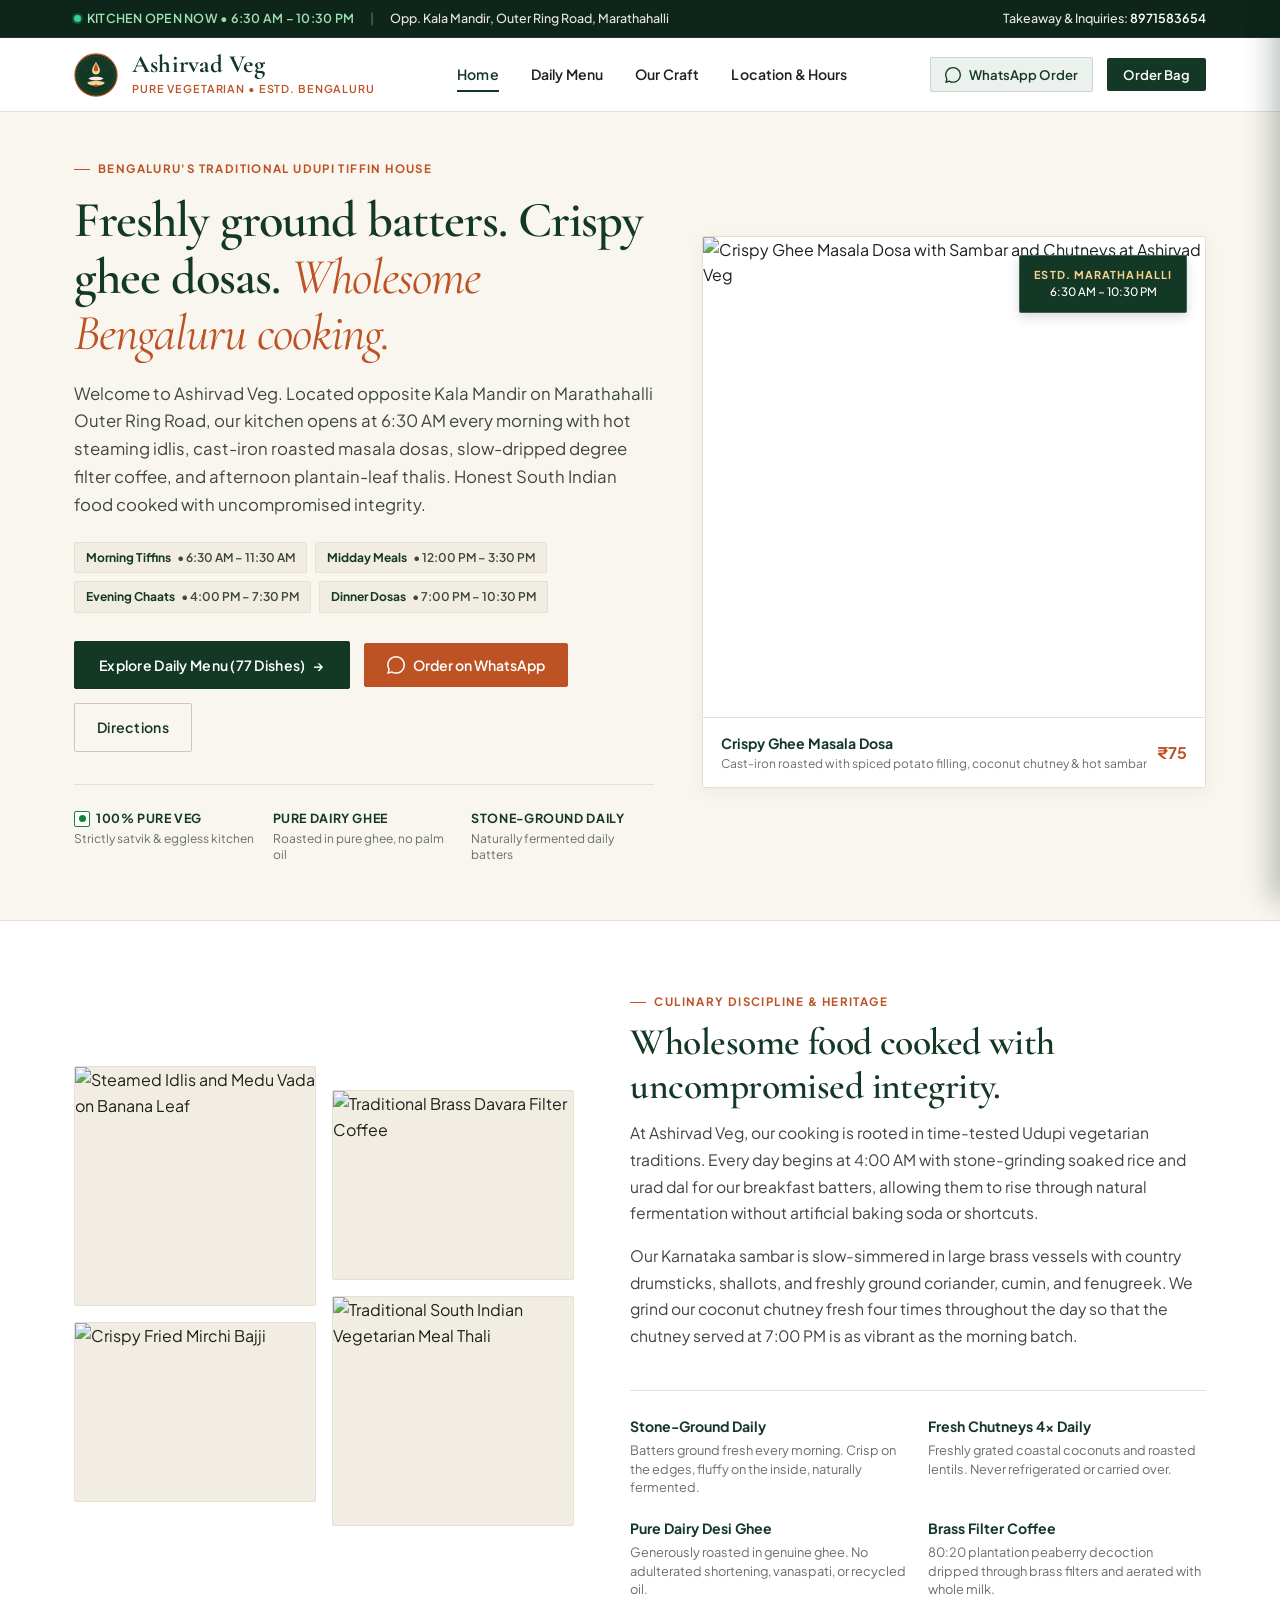
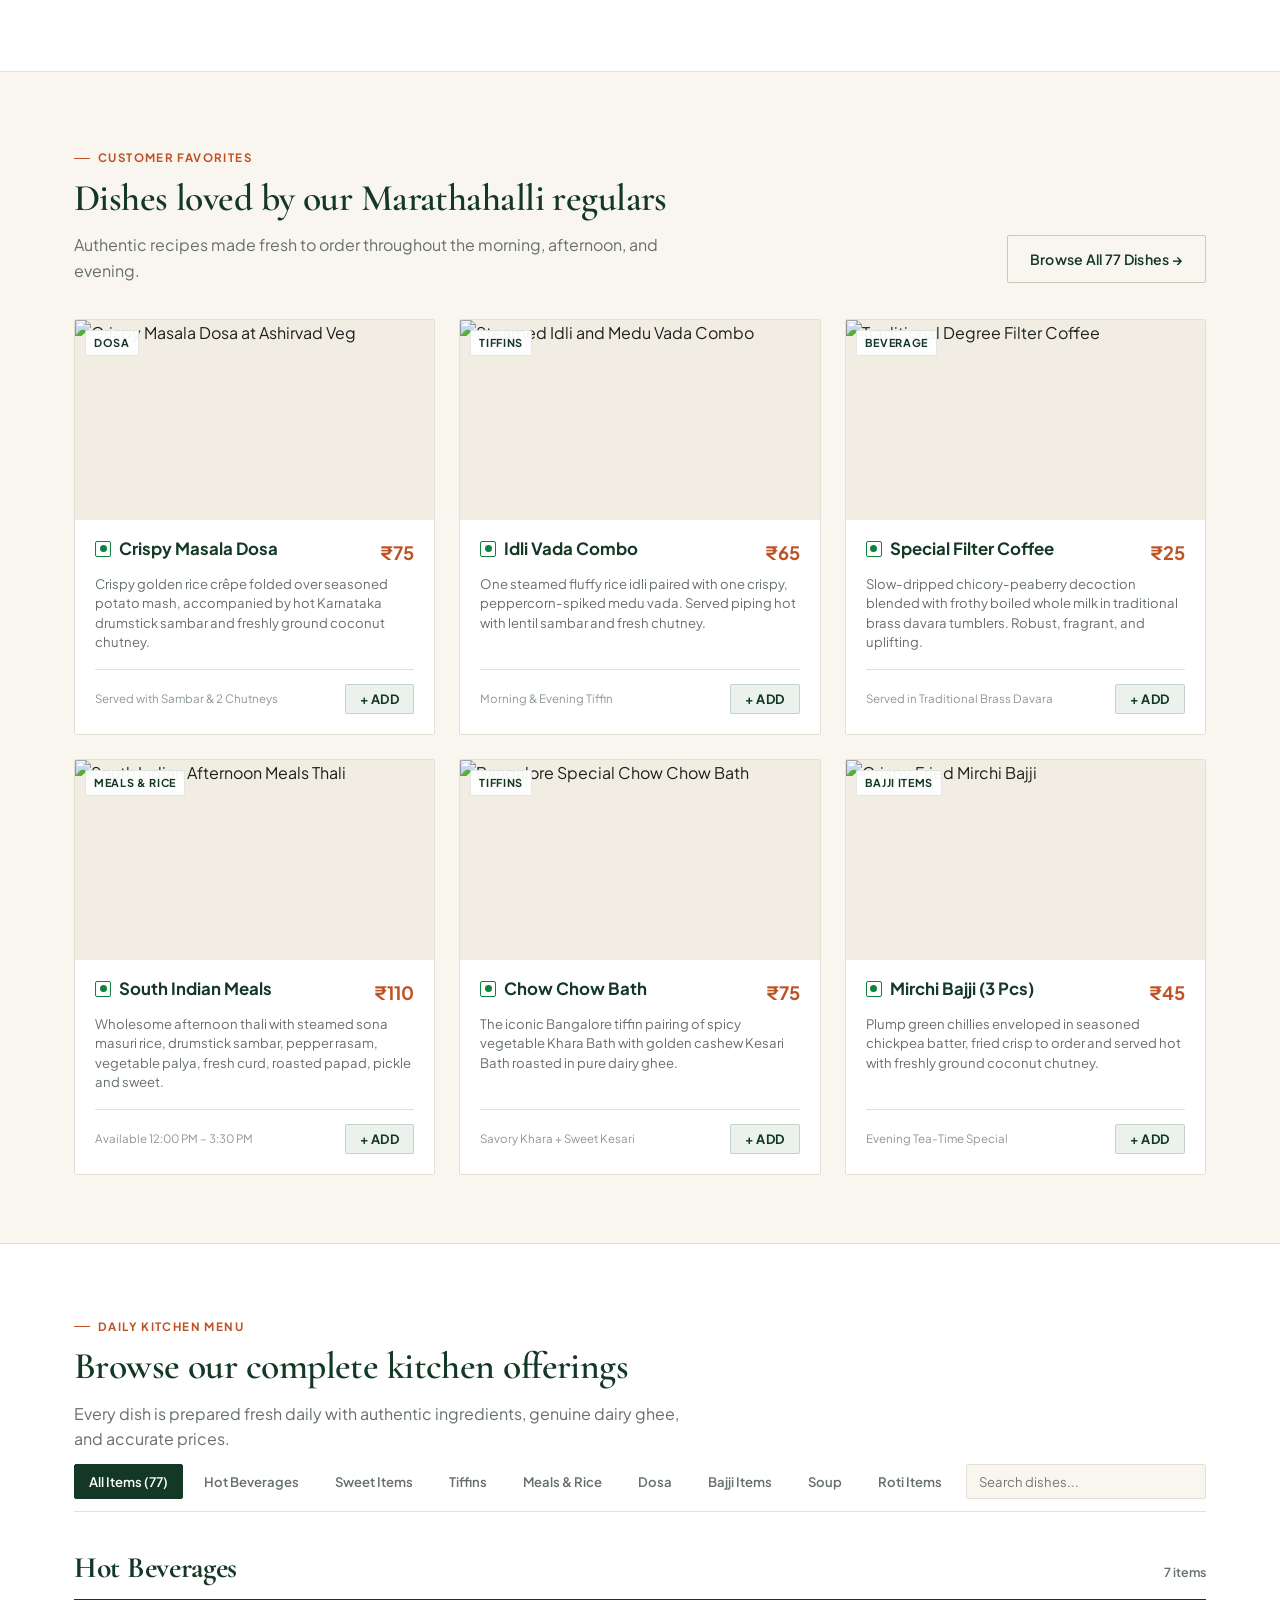
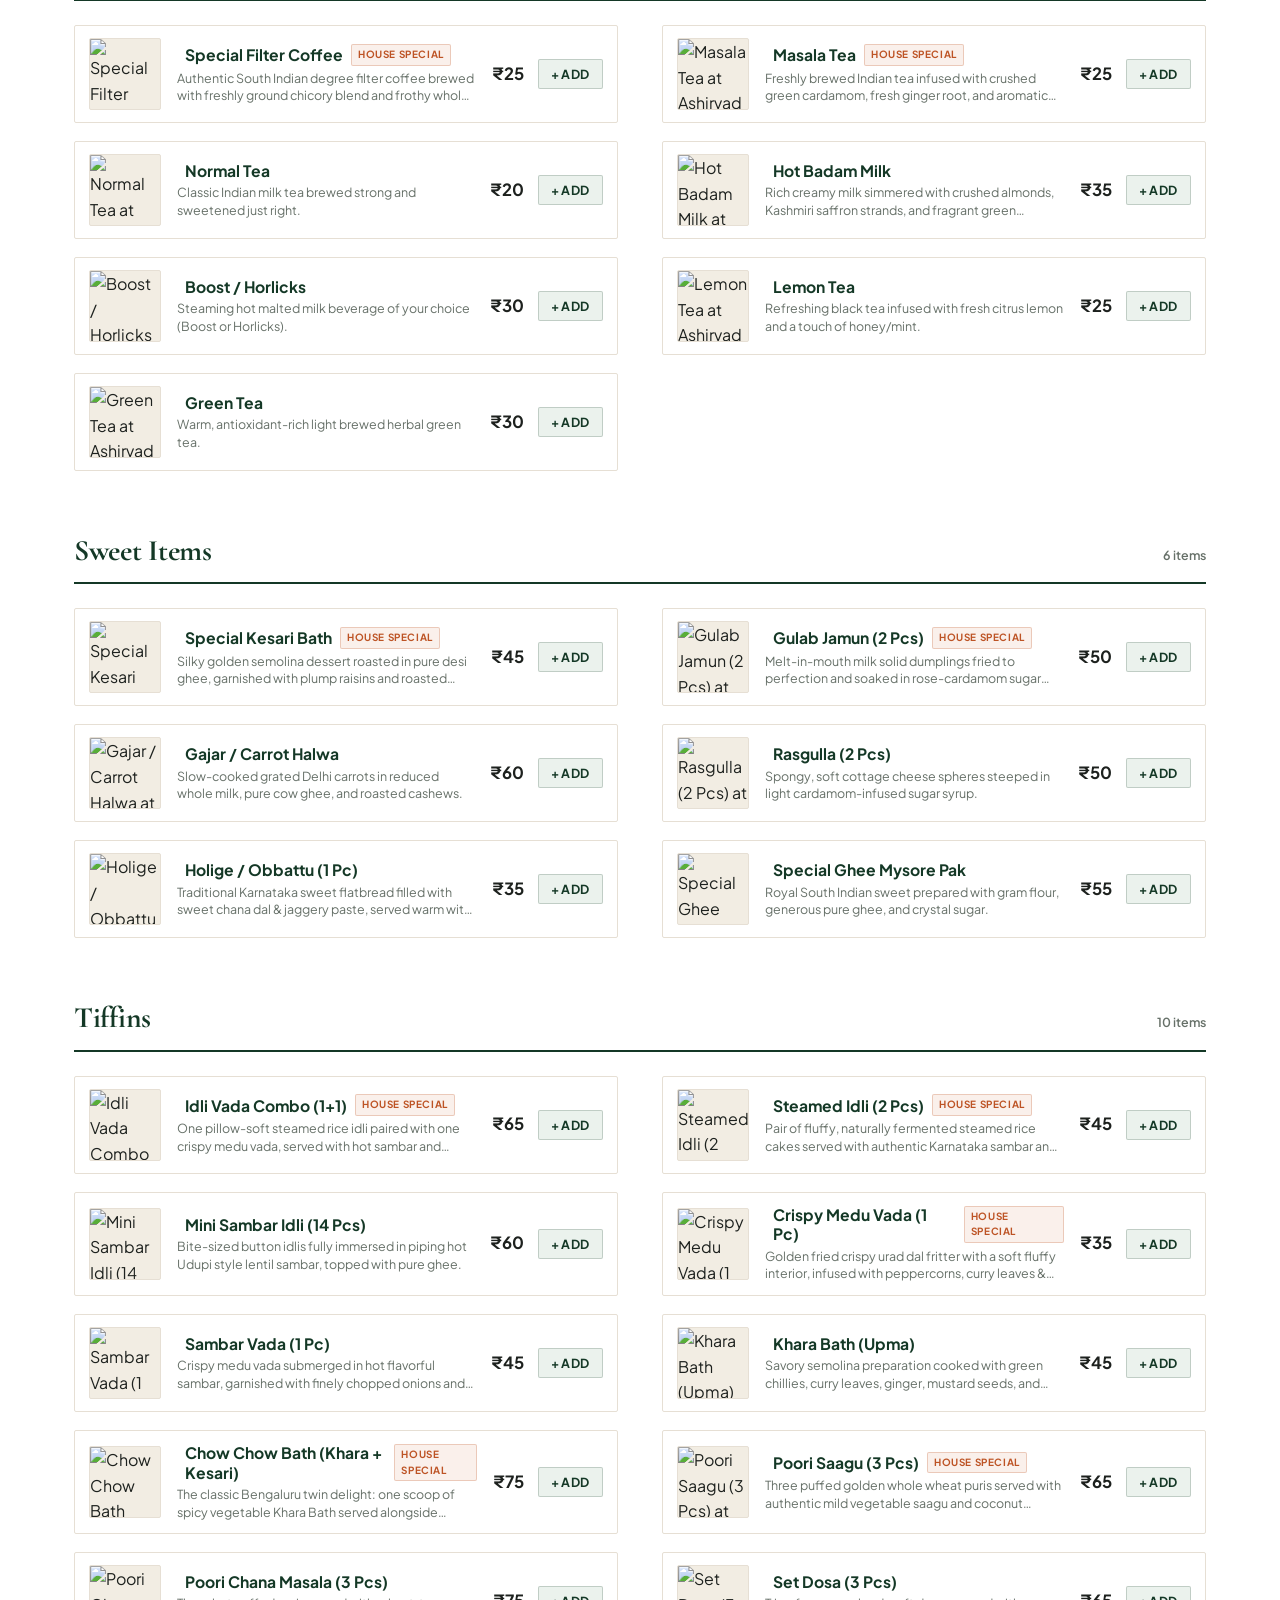
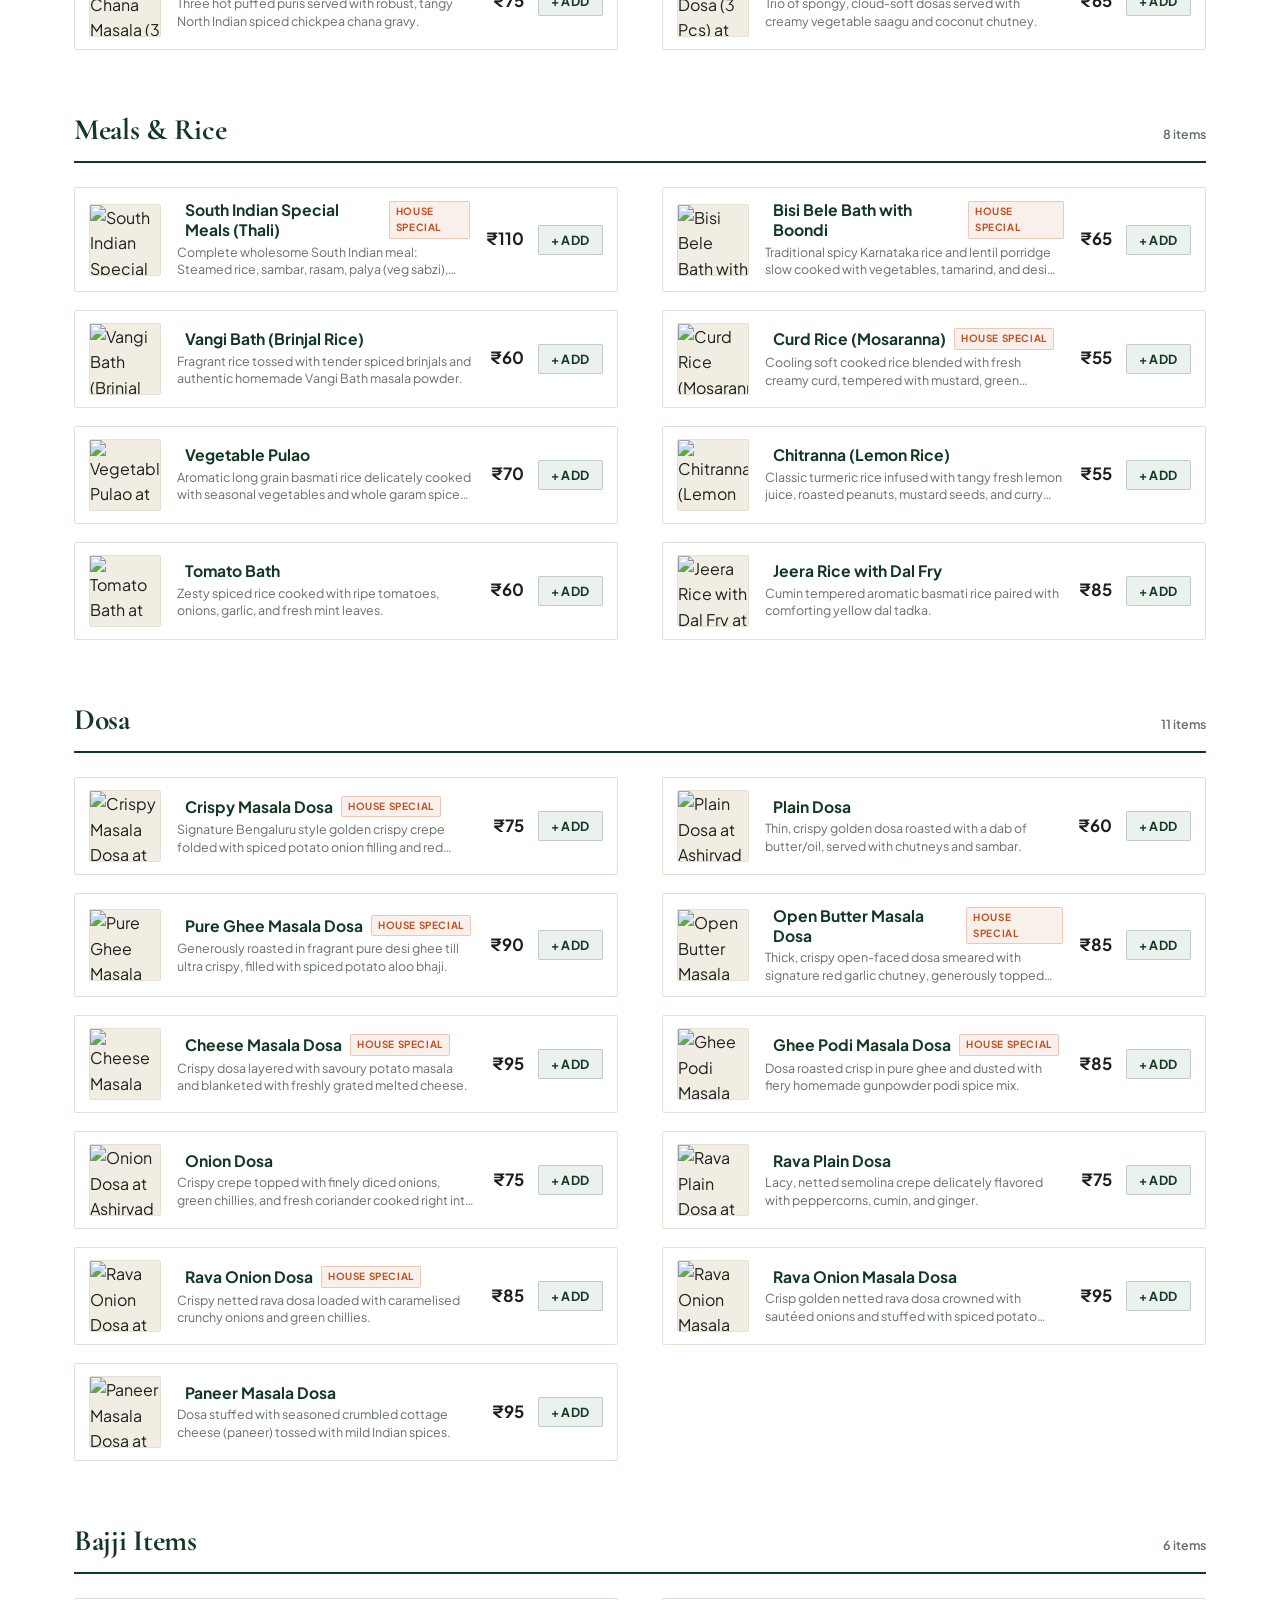
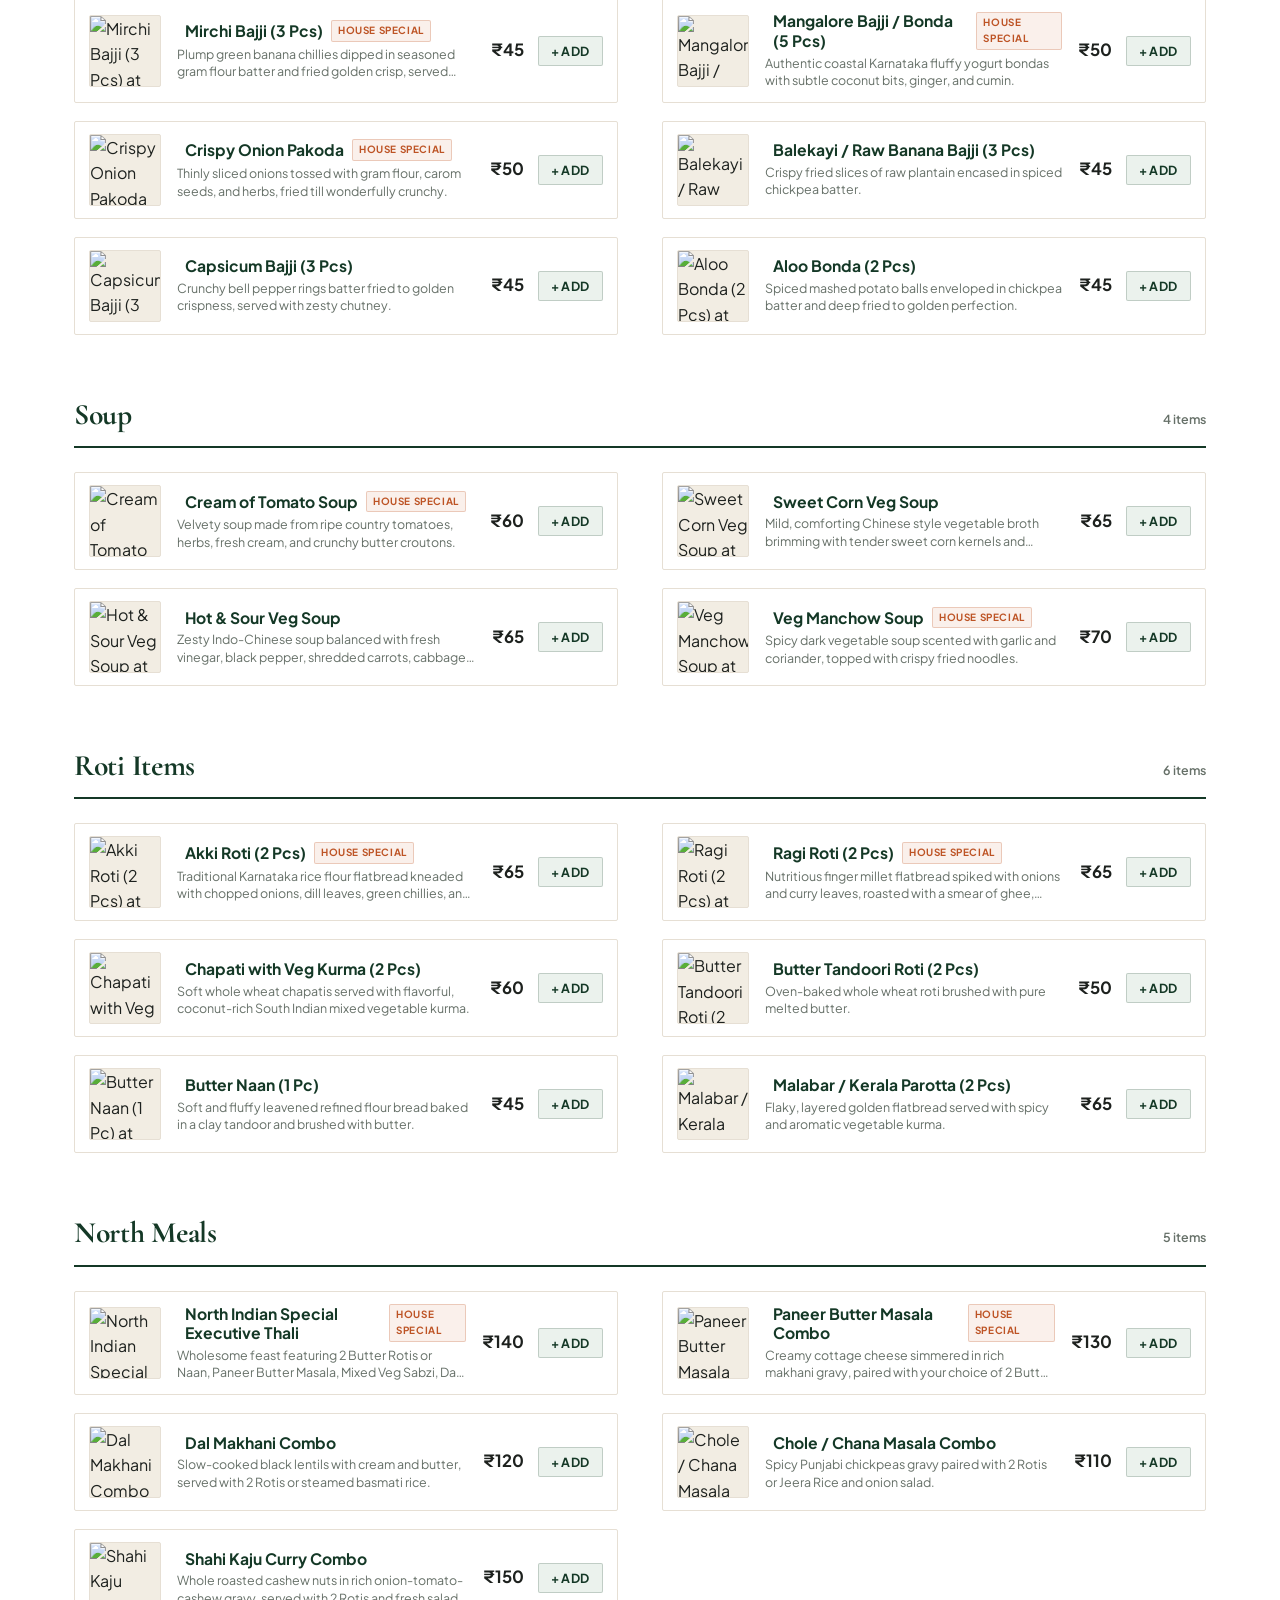
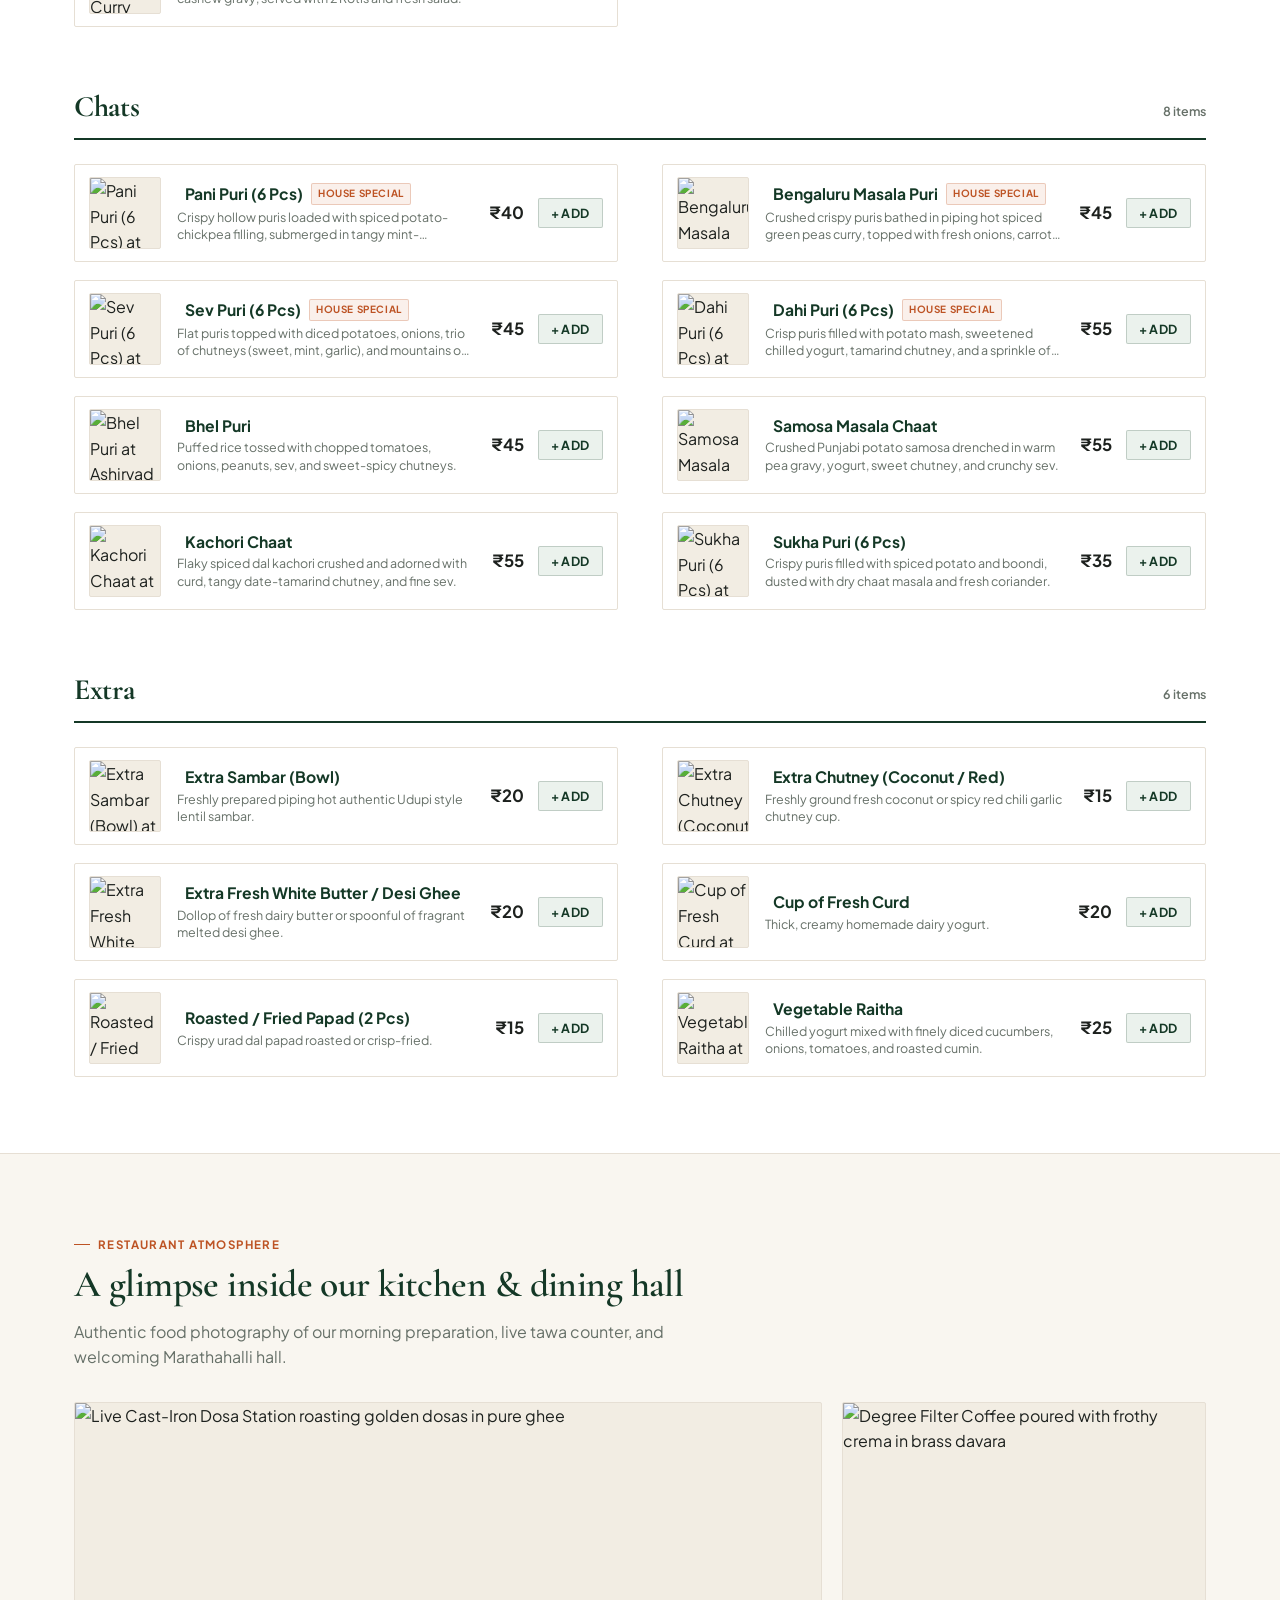
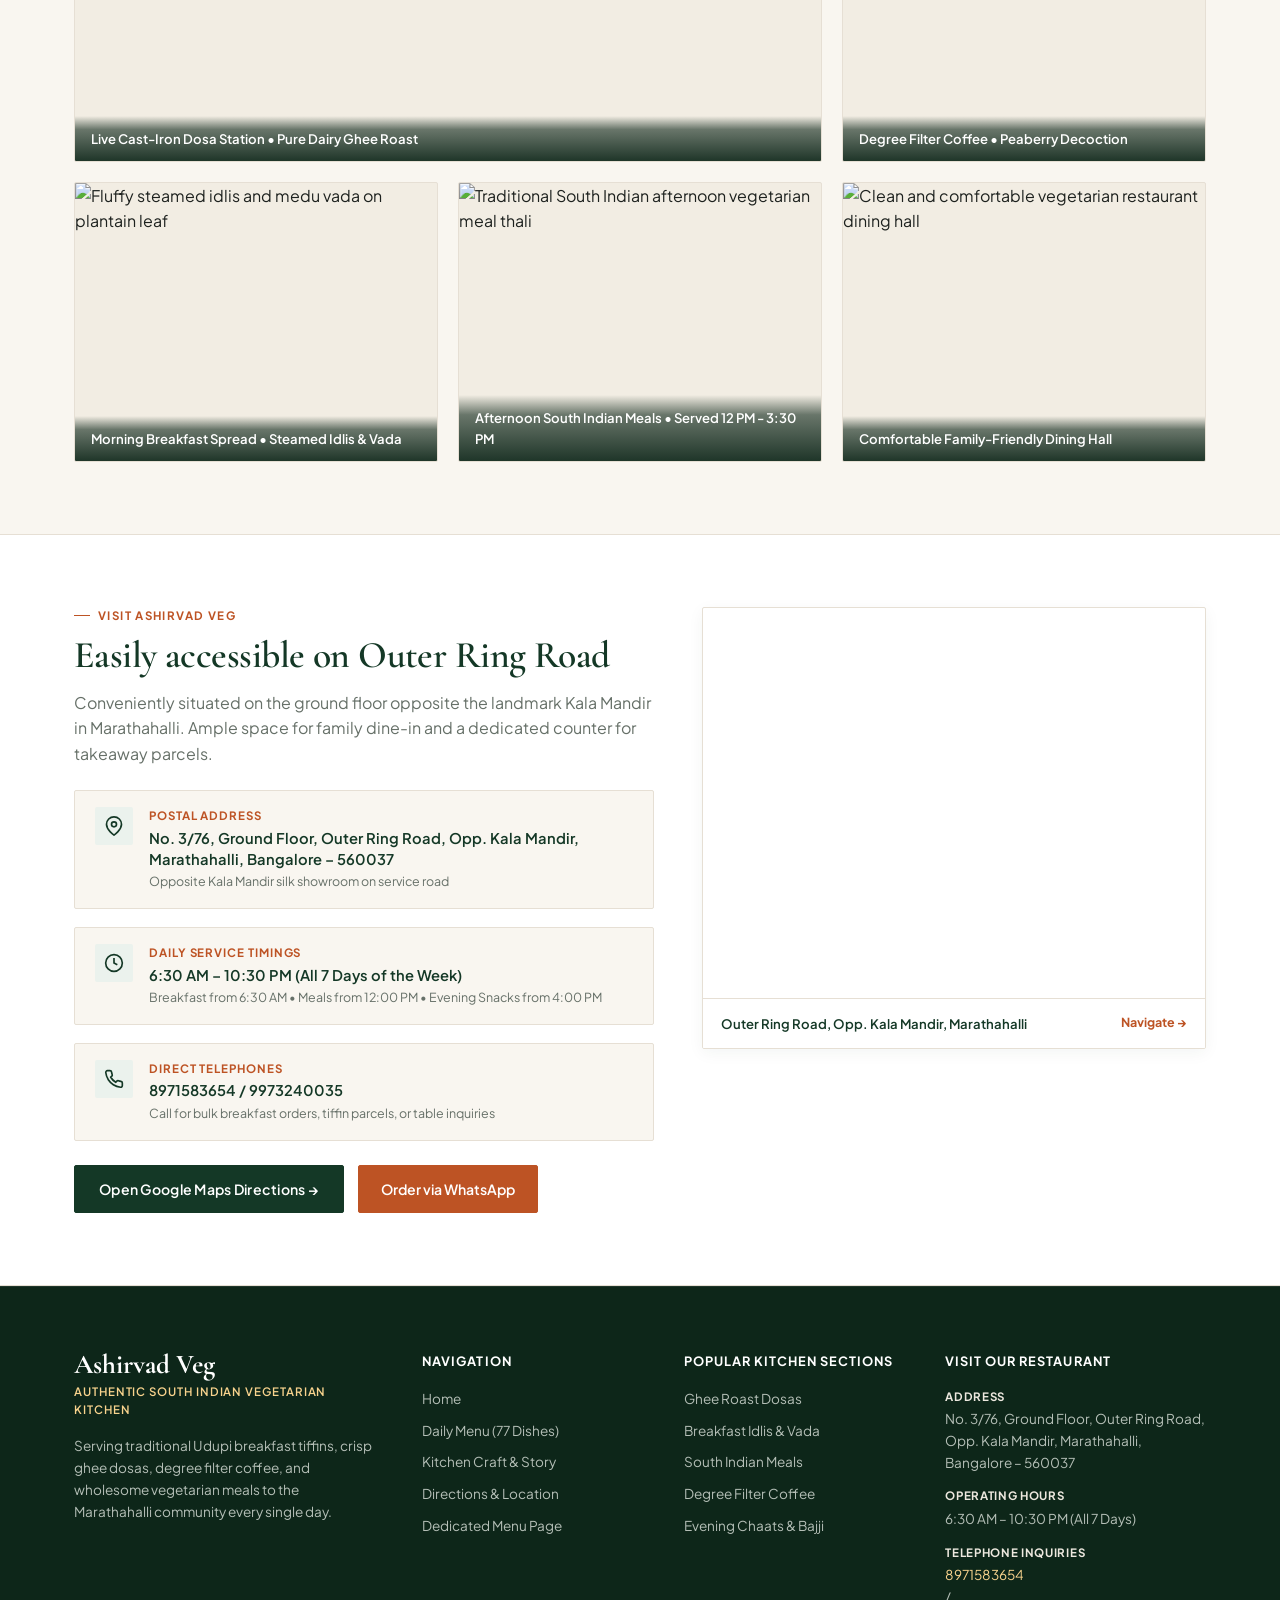
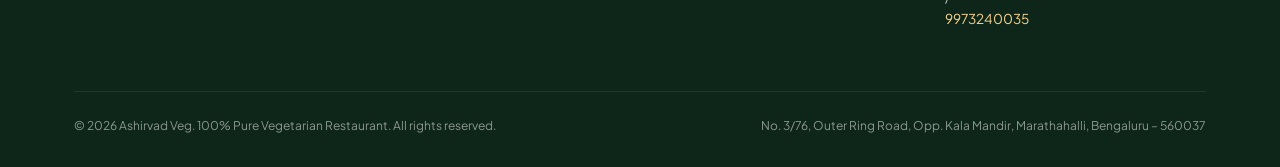
==== index.html @ db4e6cf4 "feat: implement responsive layout, styling, and interactive cart and WhatsApp features" ====
<!DOCTYPE html>
<html lang="en">
<head>
  <meta charset="UTF-8">
  <meta name="viewport" content="width=device-width, initial-scale=1.0">
  <title>Ashirvad Veg — Authentic South Indian Vegetarian Restaurant | Marathahalli, Bengaluru</title>
  <meta name="description" content="Ashirvad Veg is an authentic pure vegetarian South Indian restaurant opposite Kala Mandir on Marathahalli Outer Ring Road, Bangalore. Serving stone-ground tiffins, crispy ghee dosas, degree filter coffee, and meals daily from 6:30 AM to 10:30 PM.">
  <meta name="keywords" content="Ashirvad Veg, South Indian vegetarian restaurant Marathahalli, pure veg restaurant Bangalore, masala dosa Marathahalli, idli vada Bangalore, filter coffee Outer Ring Road">

  <!-- Open Graph Meta -->
  <meta property="og:type" content="restaurant">
  <meta property="og:title" content="Ashirvad Veg — Authentic South Indian Vegetarian Restaurant">
  <meta property="og:description" content="Stone-ground breakfast tiffins, crispy ghee dosas, wholesome midday meals, and degree filter coffee. Opp. Kala Mandir, Marathahalli.">
  <meta property="og:url" content="https://ashirvadveg.com">
  <meta property="og:image" content="https://images.unsplash.com/photo-1668236543090-82eba5ee5976?auto=format&fit=crop&w=1200&q=85">

  <!-- Schema.org Restaurant Microdata -->
  <script type="application/ld+json">
  {
    "@context": "https://schema.org",
    "@type": "Restaurant",
    "name": "Ashirvad Veg",
    "image": "https://images.unsplash.com/photo-1668236543090-82eba5ee5976?auto=format&fit=crop&w=800&q=80",
    "address": {
      "@type": "PostalAddress",
      "streetAddress": "No. 3/76, Ground Floor, Outer Ring Road, Opp. Kala Mandir",
      "addressLocality": "Marathahalli, Bangalore",
      "postalCode": "560037",
      "addressRegion": "Karnataka",
      "addressCountry": "IN"
    },
    "telephone": "+918971583654",
    "servesCuisine": ["South Indian", "Pure Vegetarian", "Udupi", "North Indian"],
    "priceRange": "₹20 - ₹120",
    "openingHours": "Mo-Su 06:30-22:30"
  }
  </script>

  <!-- Stylesheets -->
  <link rel="stylesheet" href="css/style.css">
  <link rel="stylesheet" href="css/menu.css">
  <link rel="stylesheet" href="css/responsive.css">
</head>
<body>

  <!-- Top Announcement / Live Status Bar -->
  <aside class="top-utility-bar">
    <div class="container top-utility-inner">
      <div class="top-utility-left">
        <span class="live-indicator">
          <span class="live-pulse-dot"></span>
          KITCHEN OPEN NOW • 6:30 AM – 10:30 PM
        </span>
        <span class="top-utility-sep">|</span>
        <span>Opp. Kala Mandir, Outer Ring Road, Marathahalli</span>
      </div>
      <div class="top-utility-right">
        <span>Takeaway & Inquiries: <a href="tel:8971583654" class="top-phone-link">8971583654</a></span>
      </div>
    </div>
  </aside>

  <!-- Main Navigation Header -->
  <header class="site-header" id="siteHeader">
    <div class="container nav-container">
      <a href="index.html" class="brand-identity" aria-label="Ashirvad Veg Home">
        <!-- Bespoke Brass & Forest Crest Emblem -->
        <svg class="brand-crest" viewBox="0 0 100 100" fill="none" xmlns="http://www.w3.org/2000/svg">
          <circle cx="50" cy="50" r="48" fill="#143826" stroke="#BD5324" stroke-width="2.5"/>
          <circle cx="50" cy="50" r="42" stroke="rgba(248, 211, 141, 0.4)" stroke-width="1" stroke-dasharray="2 2"/>
          <!-- Traditional Deepam / Kalasha Motif -->
          <path d="M50 20C46 28 41 33 41 40C41 45.5 45 49 50 49C55 49 59 45.5 59 40C59 33 54 28 50 20Z" fill="#F8D38D"/>
          <path d="M50 24C48 29 45 32 45 37C45 40 47.5 42 50 42C52.5 42 55 40 55 37C55 32 52 29 50 24Z" fill="#BD5324"/>
          <!-- Base Katoris / Lotus Petals -->
          <path d="M30 68C36 76 64 76 70 68C66 62 34 62 30 68Z" fill="#F8D38D"/>
          <path d="M33 58C38 64 62 64 67 58C63 53 37 53 33 58Z" fill="#FAF0EB"/>
          <circle cx="50" cy="74" r="3" fill="#BD5324"/>
        </svg>

        <div class="brand-meta">
          <span class="brand-title-text">Ashirvad Veg</span>
          <span class="brand-caption-text">Pure Vegetarian • Estd. Bengaluru</span>
        </div>
      </a>

      <!-- Desktop Navigation Links -->
      <nav class="main-nav-links" aria-label="Main Navigation">
        <a href="index.html" class="nav-anchor active">Home</a>
        <a href="#daily-menu-section" class="nav-anchor">Daily Menu</a>
        <a href="#our-craft-section" class="nav-anchor">Our Craft</a>
        <a href="#location-hours-section" class="nav-anchor">Location & Hours</a>
      </nav>

      <!-- Header Action Controls -->
      <div class="header-actions">
        <!-- Direct WhatsApp Action -->
        <button type="button" class="btn-header-whatsapp" onclick="window.whatsAppOrder.handleOrderSubmit()" aria-label="Order on WhatsApp">
          <svg width="16" height="16" viewBox="0 0 24 24" fill="currentColor"><path d="M.057 24l1.687-6.163c-1.041-1.804-1.588-3.849-1.587-5.946.003-6.556 5.338-11.891 11.893-11.891 3.181.001 6.167 1.24 8.413 3.488 2.245 2.248 3.481 5.236 3.48 8.414-.003 6.557-5.338 11.892-11.893 11.892-1.99-.001-3.951-.5-5.688-1.448l-6.305 1.654zm6.597-3.807c1.676.995 3.276 1.591 5.392 1.592 5.448 0 9.886-4.434 9.889-9.885.002-5.462-4.415-9.89-9.881-9.892-5.452 0-9.887 4.434-9.889 9.884-.001 2.225.651 3.891 1.746 5.634l-.999 3.648 3.742-.981z"/></svg>
          <span>WhatsApp Order</span>
        </button>

        <!-- Slide-out Cart Trigger Button -->
        <button type="button" class="btn-cart-trigger cart-drawer-trigger" aria-label="View Order Bag">
          <span>Order Bag</span>
          <span class="cart-counter-pill cart-badge" style="display: none;">0</span>
        </button>

        <!-- Mobile Menu Toggle Button -->
        <button type="button" class="mobile-nav-toggle" id="mobileMenuOpenBtn" aria-label="Open Navigation Menu">
          <svg width="24" height="24" viewBox="0 0 24 24" fill="none" stroke="currentColor" stroke-width="2.2"><line x1="3" y1="12" x2="21" y2="12"></line><line x1="3" y1="6" x2="21" y2="6"></line><line x1="3" y1="18" x2="21" y2="18"></line></svg>
        </button>
      </div>
    </div>
  </header>

  <!-- Mobile Navigation Slide Drawer -->
  <aside class="mobile-nav-panel" id="mobileNavDrawer">
    <div class="cart-drawer-head">
      <div>
        <div class="brand-title-text" style="color: #FFFFFF; font-size: 1.35rem;">Ashirvad Veg</div>
        <div style="font-size: 0.68rem; color: #F8D38D; text-transform: uppercase; letter-spacing: 0.06em;">Marathahalli, Bengaluru</div>
      </div>
      <button type="button" class="cart-close-trigger" id="closeNavDrawer" aria-label="Close navigation">✕</button>
    </div>
    <div style="padding: 24px; display: flex; flex-direction: column; gap: 18px;">
      <a href="index.html" class="mobile-nav-link" style="font-size: 1rem; font-weight: 700; color: var(--color-brand-primary);">Home</a>
      <a href="#daily-menu-section" class="mobile-nav-link" style="font-size: 1rem; font-weight: 600;">Daily Kitchen Menu</a>
      <a href="#our-craft-section" class="mobile-nav-link" style="font-size: 1rem; font-weight: 600;">Our Craft & Heritage</a>
      <a href="#location-hours-section" class="mobile-nav-link" style="font-size: 1rem; font-weight: 600;">Location & Opening Hours</a>
      <a href="menu.html" class="mobile-nav-link" style="font-size: 1rem; font-weight: 600;">Full Menu Page</a>

      <div style="margin-top: 24px; padding-top: 20px; border-top: 1px solid var(--color-border-hairline); display: flex; flex-direction: column; gap: 12px;">
        <a href="tel:8971583654" class="btn-secondary-outline" style="text-align: center;">Call: 8971583654</a>
        <button type="button" class="btn-accent-whatsapp" onclick="window.whatsAppOrder.handleOrderSubmit()" style="text-align: center;">Order on WhatsApp</button>
      </div>
    </div>
  </aside>
  <div class="cart-drawer-overlay" id="navBackdrop"></div>

  <!-- Main Content Structure -->
  <main>

    <!-- Editorial Hero Section (Asymmetric Architectural Composition) -->
    <section class="editorial-hero">
      <div class="container hero-editorial-grid">
        <div class="hero-editorial-left">
          <span class="brand-eyebrow">Bengaluru's Traditional Udupi Tiffin House</span>
          
          <h1 class="hero-main-heading">
            Freshly ground batters. Crispy ghee dosas. <em>Wholesome Bengaluru cooking.</em>
          </h1>

          <p class="hero-editorial-lead">
            Welcome to Ashirvad Veg. Located opposite Kala Mandir on Marathahalli Outer Ring Road, our kitchen opens at 6:30 AM every morning with hot steaming idlis, cast-iron roasted masala dosas, slow-dripped degree filter coffee, and afternoon plantain-leaf thalis. Honest South Indian food cooked with uncompromised integrity.
          </p>

          <!-- Meal Timings Anchor Bar -->
          <div class="hero-meal-slots">
            <span class="meal-slot-chip"><strong>Morning Tiffins</strong> • 6:30 AM – 11:30 AM</span>
            <span class="meal-slot-chip"><strong>Midday Meals</strong> • 12:00 PM – 3:30 PM</span>
            <span class="meal-slot-chip"><strong>Evening Chaats</strong> • 4:00 PM – 7:30 PM</span>
            <span class="meal-slot-chip"><strong>Dinner Dosas</strong> • 7:00 PM – 10:30 PM</span>
          </div>

          <!-- Hero Actions -->
          <div class="hero-actions-group">
            <a href="#daily-menu-section" class="btn-primary-solid">
              <span>Explore Daily Menu (77 Dishes)</span>
              <span>&rarr;</span>
            </a>
            <button type="button" class="btn-accent-whatsapp" onclick="window.whatsAppOrder.handleOrderSubmit()">
              <svg width="18" height="18" viewBox="0 0 24 24" fill="currentColor"><path d="M.057 24l1.687-6.163c-1.041-1.804-1.588-3.849-1.587-5.946.003-6.556 5.338-11.891 11.893-11.891 3.181.001 6.167 1.24 8.413 3.488 2.245 2.248 3.481 5.236 3.48 8.414-.003 6.557-5.338 11.892-11.893 11.892-1.99-.001-3.951-.5-5.688-1.448l-6.305 1.654zm6.597-3.807c1.676.995 3.276 1.591 5.392 1.592 5.448 0 9.886-4.434 9.889-9.885.002-5.462-4.415-9.89-9.881-9.892-5.452 0-9.887 4.434-9.889 9.884-.001 2.225.651 3.891 1.746 5.634l-.999 3.648 3.742-.981z"/></svg>
              <span>Order on WhatsApp</span>
            </button>
            <a href="#location-hours-section" class="btn-secondary-outline">Directions</a>
          </div>

          <!-- Operational Guarantees -->
          <div class="hero-guarantees-bar">
            <div class="guarantee-item">
              <span class="guarantee-title">
                <span class="veg-badge"><span class="veg-badge-dot"></span></span>
                100% Pure Veg
              </span>
              <span class="guarantee-desc">Strictly satvik & eggless kitchen</span>
            </div>
            <div class="guarantee-item">
              <span class="guarantee-title">Pure Dairy Ghee</span>
              <span class="guarantee-desc">Roasted in pure ghee, no palm oil</span>
            </div>
            <div class="guarantee-item">
              <span class="guarantee-title">Stone-Ground Daily</span>
              <span class="guarantee-desc">Naturally fermented daily batters</span>
            </div>
          </div>
        </div>

        <!-- Hero Visual Composition (Right Column) -->
        <div class="hero-visual-frame">
          <div class="hero-photo-wrapper">
            <img src="https://images.unsplash.com/photo-1668236543090-82eba5ee5976?auto=format&fit=crop&w=800&q=85" alt="Crispy Ghee Masala Dosa with Sambar and Chutneys at Ashirvad Veg" class="hero-main-photo">
            
            <div class="hero-stamp-badge">
              <div class="stamp-badge-title">Estd. Marathahalli</div>
              <div class="stamp-badge-sub">6:30 AM – 10:30 PM</div>
            </div>

            <div class="hero-photo-caption">
              <div>
                <div class="caption-dish-name">Crispy Ghee Masala Dosa</div>
                <div class="caption-dish-desc">Cast-iron roasted with spiced potato filling, coconut chutney & hot sambar</div>
              </div>
              <div class="caption-dish-price">₹75</div>
            </div>
          </div>
        </div>
      </div>
    </section>

    <!-- Section: Restaurant Heritage & Kitchen Craft -->
    <section class="section-heritage" id="our-craft-section">
      <div class="container heritage-grid">
        <div class="heritage-photos-composition">
          <div class="heritage-photo-col">
            <div class="heritage-img-card" style="height: 240px;">
              <img src="https://images.unsplash.com/photo-1589301760014-d929f3979dbc?auto=format&fit=crop&w=600&q=85" alt="Steamed Idlis and Medu Vada on Banana Leaf" loading="lazy">
            </div>
            <div class="heritage-img-card" style="height: 180px;">
              <img src="https://images.unsplash.com/photo-1601050690597-df0568f70950?auto=format&fit=crop&w=600&q=85" alt="Crispy Fried Mirchi Bajji" loading="lazy">
            </div>
          </div>
          <div class="heritage-photo-col" style="padding-top: 24px;">
            <div class="heritage-img-card" style="height: 190px;">
              <img src="https://images.unsplash.com/photo-1514432324607-a09d9b4aefdd?auto=format&fit=crop&w=600&q=85" alt="Traditional Brass Davara Filter Coffee" loading="lazy">
            </div>
            <div class="heritage-img-card" style="height: 230px;">
              <img src="https://images.unsplash.com/photo-1610192244261-3f33de3f55e4?auto=format&fit=crop&w=600&q=85" alt="Traditional South Indian Vegetarian Meal Thali" loading="lazy">
            </div>
          </div>
        </div>

        <div class="heritage-text-content">
          <span class="brand-eyebrow">Culinary Discipline & Heritage</span>
          <h2 class="section-headline">Wholesome food cooked with uncompromised integrity.</h2>
          
          <p class="heritage-p">
            At Ashirvad Veg, our cooking is rooted in time-tested Udupi vegetarian traditions. Every day begins at 4:00 AM with stone-grinding soaked rice and urad dal for our breakfast batters, allowing them to rise through natural fermentation without artificial baking soda or shortcuts.
          </p>
          <p class="heritage-p">
            Our Karnataka sambar is slow-simmered in large brass vessels with country drumsticks, shallots, and freshly ground coriander, cumin, and fenugreek. We grind our coconut chutney fresh four times throughout the day so that the chutney served at 7:00 PM is as vibrant as the morning batch.
          </p>

          <div class="heritage-pillars">
            <div class="pillar-item">
              <h3 class="pillar-heading">Stone-Ground Daily</h3>
              <p class="pillar-body">Batters ground fresh every morning. Crisp on the edges, fluffy on the inside, naturally fermented.</p>
            </div>
            <div class="pillar-item">
              <h3 class="pillar-heading">Fresh Chutneys 4x Daily</h3>
              <p class="pillar-body">Freshly grated coastal coconuts and roasted lentils. Never refrigerated or carried over.</p>
            </div>
            <div class="pillar-item">
              <h3 class="pillar-heading">Pure Dairy Desi Ghee</h3>
              <p class="pillar-body">Generously roasted in genuine ghee. No adulterated shortening, vanaspati, or recycled oil.</p>
            </div>
            <div class="pillar-item">
              <h3 class="pillar-heading">Brass Filter Coffee</h3>
              <p class="pillar-body">80:20 plantation peaberry decoction dripped through brass filters and aerated with whole milk.</p>
            </div>
          </div>
        </div>
      </div>
    </section>

    <!-- Section: House Specialties / Popular Staples -->
    <section class="section-popular-staples">
      <div class="container">
        <div class="section-head-split">
          <div>
            <span class="brand-eyebrow">Customer Favorites</span>
            <h2 class="section-headline">Dishes loved by our Marathahalli regulars</h2>
            <p class="section-subheadline">Authentic recipes made fresh to order throughout the morning, afternoon, and evening.</p>
          </div>
          <div>
            <a href="#daily-menu-section" class="btn-secondary-outline">Browse All 77 Dishes &rarr;</a>
          </div>
        </div>

        <div class="popular-dishes-grid">
          <!-- Dish 1: Masala Dosa -->
          <article class="dish-staple-card">
            <div class="dish-card-media">
              <span class="dish-card-cat-tag">Dosa</span>
              <img src="https://images.unsplash.com/photo-1668236543090-82eba5ee5976?auto=format&fit=crop&w=600&q=85" alt="Crispy Masala Dosa at Ashirvad Veg" loading="lazy">
            </div>
            <div class="dish-card-body">
              <div class="dish-card-head-row">
                <div class="dish-title-group">
                  <span class="veg-badge"><span class="veg-badge-dot"></span></span>
                  <h3 class="dish-card-title">Crispy Masala Dosa</h3>
                </div>
                <span class="dish-card-price">₹75</span>
              </div>
              <p class="dish-card-desc">Crispy golden rice crêpe folded over seasoned potato mash, accompanied by hot Karnataka drumstick sambar and freshly ground coconut chutney.</p>
              <div class="dish-card-footer">
                <span class="dish-serve-note">Served with Sambar & 2 Chutneys</span>
                <button type="button" class="btn-card-add" onclick="window.cartApp.addItem('masala-dosa', 1)">+ Add</button>
              </div>
            </div>
          </article>

          <!-- Dish 2: Idli Vada Combo -->
          <article class="dish-staple-card">
            <div class="dish-card-media">
              <span class="dish-card-cat-tag">Tiffins</span>
              <img src="https://images.unsplash.com/photo-1589301760014-d929f3979dbc?auto=format&fit=crop&w=600&q=85" alt="Steamed Idli and Medu Vada Combo" loading="lazy">
            </div>
            <div class="dish-card-body">
              <div class="dish-card-head-row">
                <div class="dish-title-group">
                  <span class="veg-badge"><span class="veg-badge-dot"></span></span>
                  <h3 class="dish-card-title">Idli Vada Combo</h3>
                </div>
                <span class="dish-card-price">₹65</span>
              </div>
              <p class="dish-card-desc">One steamed fluffy rice idli paired with one crispy, peppercorn-spiked medu vada. Served piping hot with lentil sambar and fresh chutney.</p>
              <div class="dish-card-footer">
                <span class="dish-serve-note">Morning & Evening Tiffin</span>
                <button type="button" class="btn-card-add" onclick="window.cartApp.addItem('idli-vada-combo', 1)">+ Add</button>
              </div>
            </div>
          </article>

          <!-- Dish 3: Special Filter Coffee -->
          <article class="dish-staple-card">
            <div class="dish-card-media">
              <span class="dish-card-cat-tag">Beverage</span>
              <img src="https://images.unsplash.com/photo-1514432324607-a09d9b4aefdd?auto=format&fit=crop&w=600&q=85" alt="Traditional Degree Filter Coffee" loading="lazy">
            </div>
            <div class="dish-card-body">
              <div class="dish-card-head-row">
                <div class="dish-title-group">
                  <span class="veg-badge"><span class="veg-badge-dot"></span></span>
                  <h3 class="dish-card-title">Special Filter Coffee</h3>
                </div>
                <span class="dish-card-price">₹25</span>
              </div>
              <p class="dish-card-desc">Slow-dripped chicory-peaberry decoction blended with frothy boiled whole milk in traditional brass davara tumblers. Robust, fragrant, and uplifting.</p>
              <div class="dish-card-footer">
                <span class="dish-serve-note">Served in Traditional Brass Davara</span>
                <button type="button" class="btn-card-add" onclick="window.cartApp.addItem('filter-coffee', 1)">+ Add</button>
              </div>
            </div>
          </article>

          <!-- Dish 4: South Indian Meals -->
          <article class="dish-staple-card">
            <div class="dish-card-media">
              <span class="dish-card-cat-tag">Meals & Rice</span>
              <img src="https://images.unsplash.com/photo-1610192244261-3f33de3f55e4?auto=format&fit=crop&w=600&q=85" alt="South Indian Afternoon Meals Thali" loading="lazy">
            </div>
            <div class="dish-card-body">
              <div class="dish-card-head-row">
                <div class="dish-title-group">
                  <span class="veg-badge"><span class="veg-badge-dot"></span></span>
                  <h3 class="dish-card-title">South Indian Meals</h3>
                </div>
                <span class="dish-card-price">₹110</span>
              </div>
              <p class="dish-card-desc">Wholesome afternoon thali with steamed sona masuri rice, drumstick sambar, pepper rasam, vegetable palya, fresh curd, roasted papad, pickle and sweet.</p>
              <div class="dish-card-footer">
                <span class="dish-serve-note">Available 12:00 PM – 3:30 PM</span>
                <button type="button" class="btn-card-add" onclick="window.cartApp.addItem('south-indian-meals', 1)">+ Add</button>
              </div>
            </div>
          </article>

          <!-- Dish 5: Chow Chow Bath -->
          <article class="dish-staple-card">
            <div class="dish-card-media">
              <span class="dish-card-cat-tag">Tiffins</span>
              <img src="https://images.unsplash.com/photo-1626777552726-4a6b54c97e46?auto=format&fit=crop&w=600&q=85" alt="Bangalore Special Chow Chow Bath" loading="lazy">
            </div>
            <div class="dish-card-body">
              <div class="dish-card-head-row">
                <div class="dish-title-group">
                  <span class="veg-badge"><span class="veg-badge-dot"></span></span>
                  <h3 class="dish-card-title">Chow Chow Bath</h3>
                </div>
                <span class="dish-card-price">₹75</span>
              </div>
              <p class="dish-card-desc">The iconic Bangalore tiffin pairing of spicy vegetable Khara Bath with golden cashew Kesari Bath roasted in pure dairy ghee.</p>
              <div class="dish-card-footer">
                <span class="dish-serve-note">Savory Khara + Sweet Kesari</span>
                <button type="button" class="btn-card-add" onclick="window.cartApp.addItem('chow-chow-bath', 1)">+ Add</button>
              </div>
            </div>
          </article>

          <!-- Dish 6: Mirchi Bajji -->
          <article class="dish-staple-card">
            <div class="dish-card-media">
              <span class="dish-card-cat-tag">Bajji Items</span>
              <img src="https://images.unsplash.com/photo-1601050690597-df0568f70950?auto=format&fit=crop&w=600&q=85" alt="Crispy Fried Mirchi Bajji" loading="lazy">
            </div>
            <div class="dish-card-body">
              <div class="dish-card-head-row">
                <div class="dish-title-group">
                  <span class="veg-badge"><span class="veg-badge-dot"></span></span>
                  <h3 class="dish-card-title">Mirchi Bajji (3 Pcs)</h3>
                </div>
                <span class="dish-card-price">₹45</span>
              </div>
              <p class="dish-card-desc">Plump green chillies enveloped in seasoned chickpea batter, fried crisp to order and served hot with freshly ground coconut chutney.</p>
              <div class="dish-card-footer">
                <span class="dish-serve-note">Evening Tea-Time Special</span>
                <button type="button" class="btn-card-add" onclick="window.cartApp.addItem('mirchi-bajji', 1)">+ Add</button>
              </div>
            </div>
          </article>
        </div>
      </div>
    </section>

    <!-- Section: Daily Kitchen Menu (Interactive Direct Digital Menu) -->
    <section class="section-live-menu" id="daily-menu-section">
      <div class="container">
        <div>
          <span class="brand-eyebrow">Daily Kitchen Menu</span>
          <h2 class="section-headline">Browse our complete kitchen offerings</h2>
          <p class="section-subheadline">Every dish is prepared fresh daily with authentic ingredients, genuine dairy ghee, and accurate prices.</p>
        </div>

        <!-- Menu Explorer Sticky Filter Bar -->
        <nav class="menu-explorer-controls" aria-label="Menu category filters">
          <div class="menu-controls-flex">
            <div class="menu-category-tabs-row" role="tablist">
              <button type="button" class="menu-tab-btn active" data-category="all" role="tab">All Items (77)</button>
              <button type="button" class="menu-tab-btn" data-category="hot-beverages" role="tab">Hot Beverages</button>
              <button type="button" class="menu-tab-btn" data-category="sweet-items" role="tab">Sweet Items</button>
              <button type="button" class="menu-tab-btn" data-category="tiffins" role="tab">Tiffins</button>
              <button type="button" class="menu-tab-btn" data-category="meals-rice" role="tab">Meals & Rice</button>
              <button type="button" class="menu-tab-btn" data-category="dosa" role="tab">Dosa</button>
              <button type="button" class="menu-tab-btn" data-category="bajji-items" role="tab">Bajji Items</button>
              <button type="button" class="menu-tab-btn" data-category="soup" role="tab">Soup</button>
              <button type="button" class="menu-tab-btn" data-category="roti-items" role="tab">Roti Items</button>
              <button type="button" class="menu-tab-btn" data-category="north-meals" role="tab">North Meals</button>
              <button type="button" class="menu-tab-btn" data-category="chats" role="tab">Chats</button>
              <button type="button" class="menu-tab-btn" data-category="extra" role="tab">Extra</button>
            </div>

            <div class="menu-search-box">
              <input type="text" id="menuSearchInput" class="menu-search-input" placeholder="Search dishes..." aria-label="Search food dishes">
              <span class="menu-search-clear" id="clearSearchInputBtn" aria-label="Clear search">✕</span>
            </div>
          </div>
        </nav>

        <!-- Dynamic Menu Content Container (Populated by app.js with all 77 items) -->
        <div id="menuSectionsContainer">
          <!-- Rendered dynamically by app.js initMenuPage() -->
        </div>
      </div>
    </section>

    <!-- Section: Editorial Photography Gallery (Varied Asymmetric Layout) -->
    <section class="section-editorial-gallery">
      <div class="container">
        <div>
          <span class="brand-eyebrow">Restaurant Atmosphere</span>
          <h2 class="section-headline">A glimpse inside our kitchen & dining hall</h2>
          <p class="section-subheadline">Authentic food photography of our morning preparation, live tawa counter, and welcoming Marathahalli hall.</p>
        </div>

        <div class="gallery-asymmetric-grid" style="margin-top: 32px;">
          <!-- 1. Wide Feature: Live Cast-Iron Dosa Station -->
          <div class="gallery-tile tile-span-8">
            <img src="https://images.unsplash.com/photo-1668236543090-82eba5ee5976?auto=format&fit=crop&w=1000&q=85" alt="Live Cast-Iron Dosa Station roasting golden dosas in pure ghee" loading="lazy">
            <div class="gallery-tile-caption">Live Cast-Iron Dosa Station • Pure Dairy Ghee Roast</div>
          </div>

          <!-- 2. Feature: Brass Filter Coffee Preparation -->
          <div class="gallery-tile tile-span-4">
            <img src="https://images.unsplash.com/photo-1514432324607-a09d9b4aefdd?auto=format&fit=crop&w=600&q=85" alt="Degree Filter Coffee poured with frothy crema in brass davara" loading="lazy">
            <div class="gallery-tile-caption">Degree Filter Coffee • Peaberry Decoction</div>
          </div>

          <!-- 3. Standard Feature: Morning Tiffin Spread -->
          <div class="gallery-tile tile-span-4-row2">
            <img src="https://images.unsplash.com/photo-1589301760014-d929f3979dbc?auto=format&fit=crop&w=600&q=85" alt="Fluffy steamed idlis and medu vada on plantain leaf" loading="lazy">
            <div class="gallery-tile-caption">Morning Breakfast Spread • Steamed Idlis & Vada</div>
          </div>

          <!-- 4. Standard Feature: Afternoon South Indian Meals -->
          <div class="gallery-tile tile-span-4-row2">
            <img src="https://images.unsplash.com/photo-1610192244261-3f33de3f55e4?auto=format&fit=crop&w=600&q=85" alt="Traditional South Indian afternoon vegetarian meal thali" loading="lazy">
            <div class="gallery-tile-caption">Afternoon South Indian Meals • Served 12 PM - 3:30 PM</div>
          </div>

          <!-- 5. Standard Feature: Spacious Family Dining Hall -->
          <div class="gallery-tile tile-span-4-row2">
            <img src="https://images.unsplash.com/photo-1517248135467-4c7edcad34c4?auto=format&fit=crop&w=600&q=85" alt="Clean and comfortable vegetarian restaurant dining hall" loading="lazy">
            <div class="gallery-tile-caption">Comfortable Family-Friendly Dining Hall</div>
          </div>
        </div>
      </div>
    </section>

    <!-- Section: Location, Operating Hours & Practical Information -->
    <section class="section-location-practical" id="location-hours-section">
      <div class="container location-practical-grid">
        <div class="practical-info-col">
          <span class="brand-eyebrow">Visit Ashirvad Veg</span>
          <h2 class="section-headline">Easily accessible on Outer Ring Road</h2>
          <p class="section-subheadline">
            Conveniently situated on the ground floor opposite the landmark Kala Mandir in Marathahalli. Ample space for family dine-in and a dedicated counter for takeaway parcels.
          </p>

          <div class="practical-cards-list">
            <!-- Address Card -->
            <div class="practical-card">
              <div class="practical-card-icon">
                <svg width="20" height="20" viewBox="0 0 24 24" fill="none" stroke="currentColor" stroke-width="2"><path d="M21 10c0 7-9 13-9 13s-9-6-9-13a9 9 0 0 1 18 0z"></path><circle cx="12" cy="10" r="3"></circle></svg>
              </div>
              <div class="practical-card-content">
                <span class="practical-card-label">Postal Address</span>
                <span class="practical-card-val">No. 3/76, Ground Floor, Outer Ring Road, Opp. Kala Mandir, Marathahalli, Bangalore – 560037</span>
                <span class="practical-card-note">Opposite Kala Mandir silk showroom on service road</span>
              </div>
            </div>

            <!-- Hours Card -->
            <div class="practical-card">
              <div class="practical-card-icon">
                <svg width="20" height="20" viewBox="0 0 24 24" fill="none" stroke="currentColor" stroke-width="2"><circle cx="12" cy="12" r="10"></circle><polyline points="12 6 12 12 16 14"></polyline></svg>
              </div>
              <div class="practical-card-content">
                <span class="practical-card-label">Daily Service Timings</span>
                <span class="practical-card-val">6:30 AM – 10:30 PM (All 7 Days of the Week)</span>
                <span class="practical-card-note">Breakfast from 6:30 AM • Meals from 12:00 PM • Evening Snacks from 4:00 PM</span>
              </div>
            </div>

            <!-- Direct Phone Card -->
            <div class="practical-card">
              <div class="practical-card-icon">
                <svg width="20" height="20" viewBox="0 0 24 24" fill="none" stroke="currentColor" stroke-width="2"><path d="M22 16.92v3a2 2 0 0 1-2.18 2 19.79 19.79 0 0 1-8.63-3.07 19.5 19.5 0 0 1-6-6 19.79 19.79 0 0 1-3.07-8.67A2 2 0 0 1 4.11 2h3a2 2 0 0 1 2 1.72 12.84 12.84 0 0 0 .7 2.81 2 2 0 0 1-.45 2.11L8.09 9.91a16 16 0 0 0 6 6l1.27-1.27a2 2 0 0 1 2.11-.45 12.84 12.84 0 0 0 2.81.7A2 2 0 0 1 22 16.92z"></path></svg>
              </div>
              <div class="practical-card-content">
                <span class="practical-card-label">Direct Telephones</span>
                <span class="practical-card-val">
                  <a href="tel:8971583654">8971583654</a> / <a href="tel:9973240035">9973240035</a>
                </span>
                <span class="practical-card-note">Call for bulk breakfast orders, tiffin parcels, or table inquiries</span>
              </div>
            </div>
          </div>

          <div style="margin-top: 24px; display: flex; gap: 14px; flex-wrap: wrap;">
            <a href="https://maps.google.com/?q=Ashirvad+Veg+Marathahalli+Bangalore" target="_blank" rel="noopener" class="btn-primary-solid">Open Google Maps Directions &rarr;</a>
            <button type="button" class="btn-accent-whatsapp" onclick="window.whatsAppOrder.handleOrderSubmit()">Order via WhatsApp</button>
          </div>
        </div>

        <!-- Embedded Interactive Google Map -->
        <div class="map-visual-wrapper">
          <iframe 
            class="map-embed-frame"
            src="https://www.google.com/maps/embed?pb=!1m18!1m12!1m3!1d3888.375503889073!2d77.69768657507604!3d12.951079387362364!2m3!1f0!2f0!3f0!3m2!1i1024!2i768!4f13.1!3m3!1m2!1s0x3bae13ad4c89d81d%3A0xe543c1626fdf21f4!2sKalamandir%2C%20Marathahalli!5e0!3m2!1sen!2sin!4v1700000000000!5m2!1sen!2sin" 
            allowfullscreen="" 
            loading="lazy" 
            referrerpolicy="no-referrer-when-downgrade"
            title="Ashirvad Veg Location Map opposite Kala Mandir Marathahalli">
          </iframe>
          <div class="map-footer-card">
            <span class="map-footer-text">Outer Ring Road, Opp. Kala Mandir, Marathahalli</span>
            <a href="https://maps.google.com/?q=Ashirvad+Veg+Marathahalli+Bangalore" target="_blank" rel="noopener" style="font-size: 0.78rem; font-weight: 700; color: var(--color-brand-accent);">Navigate &rarr;</a>
          </div>
        </div>
      </div>
    </section>

  </main>

  <!-- Slide-out Order Cart Drawer (Full Order Breakdown & WhatsApp Generation) -->
  <aside class="cart-drawer-panel" id="cartDrawer" role="dialog" aria-labelledby="cartDrawerTitle" aria-modal="true">
    <div class="cart-drawer-head">
      <div>
        <h3 class="cart-head-title" id="cartDrawerTitle">Your Order Bag</h3>
        <span class="cart-head-sub" id="cartTotalItemsCount">0 items selected</span>
      </div>
      <button type="button" class="cart-close-trigger" id="closeCartDrawer" aria-label="Close Order Bag">✕</button>
    </div>

    <!-- Empty State -->
    <div class="cart-empty-panel" id="cartEmptyState">
      <svg width="48" height="48" viewBox="0 0 24 24" fill="none" stroke="currentColor" stroke-width="1.5"><circle cx="9" cy="21" r="1"></circle><circle cx="20" cy="21" r="1"></circle><path d="M1 1h4l2.68 13.39a2 2 0 0 0 2 1.61h9.72a2 2 0 0 0 2-1.61L23 6H6"></path></svg>
      <h4 class="cart-empty-title">Your order bag is empty</h4>
      <p class="cart-empty-msg">Browse through our daily kitchen menu and click '+ Add' next to any dish to begin your order.</p>
    </div>

    <!-- Populated Item Rows -->
    <div class="cart-drawer-items" id="cartDrawerItems">
      <!-- Injected by cart.js renderCartUI() -->
    </div>

    <!-- Drawer Checkout Footer -->
    <div class="cart-drawer-footer" id="cartDrawerFooter" style="display: none;">
      <!-- Order Type Selector -->
      <div class="cart-input-group">
        <label for="orderTypeSelect" class="cart-input-label">Order Type</label>
        <select id="orderTypeSelect" class="cart-select">
          <option value="takeaway">Takeaway Parcel (Self Pickup)</option>
          <option value="dinein">Dine-In Pre-order</option>
          <option value="delivery">Home / Office Delivery</option>
        </select>
      </div>

      <!-- Customer Details -->
      <div style="display: grid; grid-template-columns: 1fr 1fr; gap: 8px;" class="cart-input-group">
        <div>
          <label for="customerNameInput" class="cart-input-label">Your Name</label>
          <input type="text" id="customerNameInput" class="cart-input" placeholder="e.g. Ramesh">
        </div>
        <div>
          <label for="customerPhoneInput" class="cart-input-label">Phone Number</label>
          <input type="tel" id="customerPhoneInput" class="cart-input" placeholder="e.g. 9876543210">
        </div>
      </div>

      <!-- Delivery Address (Toggled by order type) -->
      <div class="cart-input-group" id="deliveryAddressGroup" style="display: none;">
        <label for="deliveryAddressInput" class="cart-input-label">Delivery Address in Marathahalli Area</label>
        <textarea id="deliveryAddressInput" class="cart-input" rows="2" placeholder="Building, Flat, Street, Landmark..."></textarea>
      </div>

      <!-- Special Notes -->
      <div class="cart-input-group">
        <label for="specialNotesInput" class="cart-input-label">Kitchen Notes (Optional)</label>
        <input type="text" id="specialNotesInput" class="cart-input" placeholder="e.g. Extra spicy sambar, Less sugar in coffee">
      </div>

      <!-- Subtotal Breakdown -->
      <div class="cart-summary-line">
        <span>Item Subtotal</span>
        <span id="cartSubtotalPrice">₹0</span>
      </div>
      <div class="cart-summary-line" style="font-size: 0.78rem; color: var(--color-text-muted);">
        <span>Packaging / Delivery</span>
        <span>As applicable</span>
      </div>

      <!-- Total -->
      <div class="cart-summary-line total">
        <span>Estimated Total</span>
        <span id="cartDrawerTotalPrice" style="color: var(--color-brand-accent);">₹0</span>
      </div>

      <!-- Submit Order on WhatsApp Button -->
      <button type="button" class="btn-accent-whatsapp" id="sendWhatsAppOrderBtn" style="width: 100%; margin-top: 14px; padding: 14px; font-size: 0.95rem;">
        <svg width="20" height="20" viewBox="0 0 24 24" fill="currentColor"><path d="M.057 24l1.687-6.163c-1.041-1.804-1.588-3.849-1.587-5.946.003-6.556 5.338-11.891 11.893-11.891 3.181.001 6.167 1.24 8.413 3.488 2.245 2.248 3.481 5.236 3.48 8.414-.003 6.557-5.338 11.892-11.893 11.892-1.99-.001-3.951-.5-5.688-1.448l-6.305 1.654zm6.597-3.807c1.676.995 3.276 1.591 5.392 1.592 5.448 0 9.886-4.434 9.889-9.885.002-5.462-4.415-9.89-9.881-9.892-5.452 0-9.887 4.434-9.889 9.884-.001 2.225.651 3.891 1.746 5.634l-.999 3.648 3.742-.981z"/></svg>
        <span>Send Order on WhatsApp &rarr;</span>
      </button>

      <div style="text-align: center; margin-top: 10px;">
        <button type="button" id="clearCartBtn" style="font-size: 0.75rem; color: var(--color-text-muted); text-decoration: underline;">Clear order bag</button>
      </div>
    </div>
  </aside>
  <div class="cart-drawer-overlay" id="cartOverlay"></div>

  <!-- Mobile Sticky Bottom Cart Bar -->
  <div class="mobile-sticky-order-bar cart-drawer-trigger" id="mobileCartPill">
    <div class="mobile-cart-left">
      <span class="mobile-cart-sum" id="mobileCartTotal">₹0</span>
      <span class="mobile-cart-items-count">0 items</span>
    </div>
    <div class="mobile-cart-action">
      <span>View Order Bag &rarr;</span>
    </div>
  </div>

  <!-- Site Footer (Architectural, Grounded Dark Forest Green) -->
  <footer class="site-footer">
    <div class="container">
      <div class="footer-top-grid">
        <div>
          <div class="footer-brand-title">Ashirvad Veg</div>
          <div class="footer-brand-sub">Authentic South Indian Vegetarian Kitchen</div>
          <p class="footer-about-copy">
            Serving traditional Udupi breakfast tiffins, crisp ghee dosas, degree filter coffee, and wholesome vegetarian meals to the Marathahalli community every single day.
          </p>
        </div>

        <div>
          <h4 class="footer-col-heading">Navigation</h4>
          <div class="footer-links-list">
            <a href="index.html" class="footer-link">Home</a>
            <a href="#daily-menu-section" class="footer-link">Daily Menu (77 Dishes)</a>
            <a href="#our-craft-section" class="footer-link">Kitchen Craft & Story</a>
            <a href="#location-hours-section" class="footer-link">Directions & Location</a>
            <a href="menu.html" class="footer-link">Dedicated Menu Page</a>
          </div>
        </div>

        <div>
          <h4 class="footer-col-heading">Popular Kitchen Sections</h4>
          <div class="footer-links-list">
            <a href="menu.html?category=dosa" class="footer-link">Ghee Roast Dosas</a>
            <a href="menu.html?category=tiffins" class="footer-link">Breakfast Idlis & Vada</a>
            <a href="menu.html?category=meals-rice" class="footer-link">South Indian Meals</a>
            <a href="menu.html?category=hot-beverages" class="footer-link">Degree Filter Coffee</a>
            <a href="menu.html?category=chats" class="footer-link">Evening Chaats & Bajji</a>
          </div>
        </div>

        <div>
          <h4 class="footer-col-heading">Visit Our Restaurant</h4>
          <div class="footer-contact-item">
            <strong>Address</strong>
            No. 3/76, Ground Floor, Outer Ring Road, Opp. Kala Mandir, Marathahalli, Bangalore – 560037
          </div>
          <div class="footer-contact-item">
            <strong>Operating Hours</strong>
            6:30 AM – 10:30 PM (All 7 Days)
          </div>
          <div class="footer-contact-item">
            <strong>Telephone Inquiries</strong>
            <a href="tel:8971583654" style="color: #F8D38D;">8971583654</a> / <a href="tel:9973240035" style="color: #F8D38D;">9973240035</a>
          </div>
        </div>
      </div>

      <div class="footer-base-row">
        <div>&copy; 2026 Ashirvad Veg. 100% Pure Vegetarian Restaurant. All rights reserved.</div>
        <div>No. 3/76, Outer Ring Road, Opp. Kala Mandir, Marathahalli, Bengaluru – 560037</div>
      </div>
    </div>
  </footer>

  <!-- Scripts -->
  <script src="js/image-data.js"></script>
  <script src="js/menu-data.js"></script>
  <script src="js/cart.js"></script>
  <script src="js/whatsapp.js"></script>
  <script src="js/app.js"></script>
</body>
</html>
---- css/style.css ----
/* ==========================================================================
   ASHIRVAD VEG — MASTER BRAND STYLESHEET
   Creative Direction: Established South Indian Vegetarian Restaurant Brand
   Inspiration: A2B, Sangeetha, Traditional Udupi Hospitality & Bengaluru Tiffin Culture
   Palette: Deep Mysore Forest Green, Warm Ivory, Muted Terracotta & Charcoal
   ========================================================================== */

@import url('https://fonts.googleapis.com/css2?family=Cormorant+Garamond:ital,wght@0,500;0,600;0,700;1,400;1,600&family=Plus+Jakarta+Sans:wght@400;500;600;700&display=swap');

:root {
  /* Brand Core Palette */
  --color-brand-primary: #143826;        /* Deep Mysore Forest Green */
  --color-brand-primary-dark: #0D2619;   /* Darkest Forest Shade */
  --color-brand-primary-light: #1E4E36;  /* Forest Accent */
  --color-brand-primary-soft: #EBF2ED;   /* Pale Green Tint for Badges */

  --color-brand-accent: #BD5324;         /* Authentic Roasted Terracotta / Saffron */
  --color-brand-accent-hover: #A3441B;   /* Deep Terracotta Hover */
  --color-brand-accent-soft: #FAF0EB;    /* Terracotta Tint */

  /* Neutral & Background Hierarchy */
  --color-bg-base: #F9F6F0;             /* Warm Natural Ivory Parchment */
  --color-bg-surface: #FFFFFF;          /* Pure Crisp White for Content Panels */
  --color-bg-subtle: #F2EDE3;           /* Soft Warm Stone for Insets */
  --color-bg-contrast: #143826;         /* Grounded Dark Green for Footers & Ribbons */

  /* Typographic Contrast */
  --color-text-main: #1D211E;           /* Deep Charcoal Ink (High Contrast) */
  --color-text-body: #3E4640;           /* Balanced Body Charcoal */
  --color-text-muted: #667068;          /* Olive-Grey for Metadata & Captions */
  --color-text-light: #8E9890;          /* Subtle Annotation Grey */
  --color-text-inverse: #FFFFFF;        /* Crisp White for Dark Surfaces */

  /* Architectural Hairlines */
  --color-border-hairline: #E6DFD4;     /* Crisp Neutral Hairline */
  --color-border-medium: #D1C7B8;       /* Subtle Defining Border */
  --color-border-dark: #143826;         /* Solid Brand Divider */

  /* FSSAI Standard Pure Vegetarian Indicator */
  --color-veg-indicator: #0F823B;

  /* Typography */
  --font-serif: 'Cormorant Garamond', Georgia, 'Times New Roman', serif;
  --font-sans: 'Plus Jakarta Sans', -apple-system, BlinkMacSystemFont, "Segoe UI", Roboto, sans-serif;

  /* Architectural Geometry — Crisp, Disciplined, No Excessive Pill Curves */
  --radius-xs: 2px;
  --radius-sm: 4px;
  --radius-md: 6px;

  /* Restrained Shadows (Natural Light, No Heavy Glows) */
  --shadow-card: 0 1px 3px rgba(20, 56, 38, 0.05);
  --shadow-hover: 0 4px 12px rgba(20, 56, 38, 0.08);
  --shadow-drawer: -6px 0 28px rgba(13, 38, 25, 0.16);

  /* Layout Metrics */
  --header-height: 74px;
  --topbar-height: 38px;
  --container-max: 1180px;
  --transition-clean: 0.18s cubic-bezier(0.2, 0, 0, 1);
}

/* --------------------------------------------------------------------------
   Reset & Document Base
   -------------------------------------------------------------------------- */
*,
*::before,
*::after {
  box-sizing: border-box;
  margin: 0;
  padding: 0;
}

html {
  font-size: 16px;
  scroll-behavior: smooth;
  -webkit-font-smoothing: antialiased;
  -moz-osx-font-smoothing: grayscale;
}

body {
  font-family: var(--font-sans);
  background-color: var(--color-bg-base);
  color: var(--color-text-main);
  line-height: 1.6;
  min-height: 100vh;
  display: flex;
  flex-direction: column;
}

img {
  max-width: 100%;
  height: auto;
  display: block;
}

a {
  color: inherit;
  text-decoration: none;
  transition: color var(--transition-clean);
}

button {
  font-family: inherit;
  cursor: pointer;
  border: none;
  background: none;
}

input, select, textarea {
  font-family: inherit;
  font-size: 0.95rem;
}

/* --------------------------------------------------------------------------
   Layout Containers & Typographic Standards
   -------------------------------------------------------------------------- */
.container {
  width: 100%;
  max-width: var(--container-max);
  margin-left: auto;
  margin-right: auto;
  padding-left: 24px;
  padding-right: 24px;
}

/* Section Overline Label */
.brand-eyebrow {
  display: inline-flex;
  align-items: center;
  gap: 8px;
  font-size: 0.72rem;
  font-weight: 700;
  letter-spacing: 0.12em;
  text-transform: uppercase;
  color: var(--color-brand-accent);
  margin-bottom: 8px;
}

.brand-eyebrow::before {
  content: "";
  display: inline-block;
  width: 16px;
  height: 1px;
  background-color: var(--color-brand-accent);
}

/* Display Headings with Restrained Proportions */
.section-headline {
  font-family: var(--font-serif);
  font-size: 2.35rem;
  font-weight: 600;
  color: var(--color-brand-primary);
  line-height: 1.18;
  letter-spacing: -0.015em;
  margin-bottom: 12px;
}

.section-subheadline {
  font-size: 1rem;
  color: var(--color-text-muted);
  max-width: 620px;
  line-height: 1.6;
}

/* FSSAI Pure Vegetarian Indicator */
.veg-badge {
  display: inline-flex;
  align-items: center;
  justify-content: center;
  width: 16px;
  height: 16px;
  border: 1.5px solid var(--color-veg-indicator);
  border-radius: 2px;
  background-color: #FFFFFF;
  flex-shrink: 0;
  padding: 2px;
}

.veg-badge-dot {
  width: 7px;
  height: 7px;
  border-radius: 50%;
  background-color: var(--color-veg-indicator);
}

/* --------------------------------------------------------------------------
   Top Utility Status Strip
   -------------------------------------------------------------------------- */
.top-utility-bar {
  background-color: var(--color-brand-primary-dark);
  color: #EDE8DF;
  font-size: 0.78rem;
  font-weight: 500;
  height: var(--topbar-height);
  display: flex;
  align-items: center;
  border-bottom: 1px solid rgba(255, 255, 255, 0.08);
}

.top-utility-inner {
  display: flex;
  align-items: center;
  justify-content: space-between;
  width: 100%;
}

.top-utility-left {
  display: flex;
  align-items: center;
  gap: 16px;
}

.live-indicator {
  display: inline-flex;
  align-items: center;
  gap: 6px;
  color: #9DE0B4;
  font-weight: 600;
  letter-spacing: 0.02em;
}

.live-pulse-dot {
  width: 7px;
  height: 7px;
  border-radius: 50%;
  background-color: #34D399;
  box-shadow: 0 0 0 2px rgba(52, 211, 153, 0.25);
}

.top-utility-sep {
  opacity: 0.35;
}

.top-utility-right {
  display: flex;
  align-items: center;
  gap: 18px;
}

.top-phone-link {
  color: #FFFFFF;
  font-weight: 600;
  transition: color var(--transition-clean);
}

.top-phone-link:hover {
  color: #F8D38D;
}

/* --------------------------------------------------------------------------
   Main Navigation Header
   -------------------------------------------------------------------------- */
.site-header {
  position: sticky;
  top: 0;
  z-index: 1000;
  background-color: var(--color-bg-surface);
  border-bottom: 1px solid var(--color-border-hairline);
  height: var(--header-height);
  transition: box-shadow var(--transition-clean), background-color var(--transition-clean);
}

.site-header.scrolled {
  box-shadow: 0 2px 8px rgba(20, 56, 38, 0.06);
}

.nav-container {
  display: flex;
  align-items: center;
  justify-content: space-between;
  height: 100%;
}

/* Brand Identity Mark */
.brand-identity {
  display: flex;
  align-items: center;
  gap: 14px;
}

.brand-crest {
  width: 44px;
  height: 44px;
  flex-shrink: 0;
}

.brand-meta {
  display: flex;
  flex-direction: column;
}

.brand-title-text {
  font-family: var(--font-serif);
  font-size: 1.55rem;
  font-weight: 700;
  color: var(--color-brand-primary);
  line-height: 1;
  letter-spacing: 0.01em;
}

.brand-caption-text {
  font-size: 0.68rem;
  font-weight: 600;
  color: var(--color-brand-accent);
  letter-spacing: 0.08em;
  text-transform: uppercase;
  margin-top: 3px;
}

/* Nav Navigation Links */
.main-nav-links {
  display: flex;
  align-items: center;
  gap: 32px;
}

.nav-anchor {
  font-size: 0.88rem;
  font-weight: 600;
  color: var(--color-text-main);
  position: relative;
  padding: 6px 0;
  letter-spacing: 0.01em;
}

.nav-anchor::after {
  content: "";
  position: absolute;
  bottom: 0;
  left: 0;
  width: 0;
  height: 2px;
  background-color: var(--color-brand-primary);
  transition: width var(--transition-clean);
}

.nav-anchor:hover::after,
.nav-anchor.active::after {
  width: 100%;
}

.nav-anchor.active {
  color: var(--color-brand-primary);
}

/* Header Action Controls */
.header-actions {
  display: flex;
  align-items: center;
  gap: 14px;
}

.btn-header-whatsapp {
  display: inline-flex;
  align-items: center;
  gap: 8px;
  font-size: 0.82rem;
  font-weight: 600;
  color: var(--color-brand-primary);
  background-color: var(--color-brand-primary-soft);
  border: 1px solid rgba(20, 56, 38, 0.15);
  padding: 8px 14px;
  border-radius: var(--radius-xs);
  transition: all var(--transition-clean);
}

.btn-header-whatsapp:hover {
  background-color: var(--color-brand-primary);
  color: #FFFFFF;
}

.btn-cart-trigger {
  position: relative;
  display: inline-flex;
  align-items: center;
  gap: 8px;
  font-size: 0.82rem;
  font-weight: 600;
  color: #FFFFFF;
  background-color: var(--color-brand-primary);
  padding: 8px 16px;
  border-radius: var(--radius-xs);
  transition: background-color var(--transition-clean);
}

.btn-cart-trigger:hover {
  background-color: var(--color-brand-primary-light);
}

.cart-counter-pill {
  display: inline-flex;
  align-items: center;
  justify-content: center;
  min-width: 18px;
  height: 18px;
  padding: 0 5px;
  font-size: 0.7rem;
  font-weight: 700;
  color: var(--color-brand-primary);
  background-color: #FBD588;
  border-radius: 2px;
}

.mobile-nav-toggle {
  display: none;
  padding: 6px;
  color: var(--color-brand-primary);
}

/* --------------------------------------------------------------------------
   Buttons (Refined, Architectural, No Excessive Rounded Pills)
   -------------------------------------------------------------------------- */
.btn-primary-solid {
  display: inline-flex;
  align-items: center;
  justify-content: center;
  gap: 8px;
  font-size: 0.88rem;
  font-weight: 600;
  letter-spacing: 0.02em;
  color: #FFFFFF;
  background-color: var(--color-brand-primary);
  border: 1px solid var(--color-brand-primary);
  padding: 12px 24px;
  border-radius: var(--radius-xs);
  transition: all var(--transition-clean);
}

.btn-primary-solid:hover {
  background-color: var(--color-brand-primary-light);
  border-color: var(--color-brand-primary-light);
  color: #FFFFFF;
}

.btn-secondary-outline {
  display: inline-flex;
  align-items: center;
  justify-content: center;
  gap: 8px;
  font-size: 0.88rem;
  font-weight: 600;
  letter-spacing: 0.02em;
  color: var(--color-brand-primary);
  background-color: transparent;
  border: 1px solid var(--color-border-medium);
  padding: 12px 22px;
  border-radius: var(--radius-xs);
  transition: all var(--transition-clean);
}

.btn-secondary-outline:hover {
  border-color: var(--color-brand-primary);
  background-color: var(--color-bg-subtle);
  color: var(--color-brand-primary);
}

.btn-accent-whatsapp {
  display: inline-flex;
  align-items: center;
  justify-content: center;
  gap: 8px;
  font-size: 0.88rem;
  font-weight: 600;
  color: #FFFFFF;
  background-color: var(--color-brand-accent);
  border: 1px solid var(--color-brand-accent);
  padding: 12px 22px;
  border-radius: var(--radius-xs);
  transition: all var(--transition-clean);
}

.btn-accent-whatsapp:hover {
  background-color: var(--color-brand-accent-hover);
  border-color: var(--color-brand-accent-hover);
  color: #FFFFFF;
}

/* --------------------------------------------------------------------------
   Editorial Hero Section (Asymmetric Brand Composition)
   -------------------------------------------------------------------------- */
.editorial-hero {
  padding: 48px 0 56px;
  background-color: var(--color-bg-base);
  border-bottom: 1px solid var(--color-border-hairline);
}

.hero-editorial-grid {
  display: grid;
  grid-template-columns: 1.15fr 1fr;
  gap: 48px;
  align-items: center;
}

.hero-editorial-left {
  display: flex;
  flex-direction: column;
}

.hero-main-heading {
  font-family: var(--font-serif);
  font-size: 3.15rem;
  font-weight: 600;
  line-height: 1.12;
  color: var(--color-brand-primary);
  letter-spacing: -0.02em;
  margin-top: 6px;
  margin-bottom: 18px;
}

.hero-main-heading em {
  font-style: italic;
  font-weight: 400;
  color: var(--color-brand-accent);
}

.hero-editorial-lead {
  font-size: 1.05rem;
  line-height: 1.65;
  color: var(--color-text-body);
  margin-bottom: 24px;
}

/* Meal Timings Anchor Bar */
.hero-meal-slots {
  display: flex;
  flex-wrap: wrap;
  gap: 8px;
  margin-bottom: 28px;
}

.meal-slot-chip {
  display: inline-flex;
  align-items: center;
  gap: 6px;
  font-size: 0.75rem;
  font-weight: 600;
  color: var(--color-text-body);
  background-color: var(--color-bg-subtle);
  border: 1px solid var(--color-border-hairline);
  padding: 5px 11px;
  border-radius: var(--radius-xs);
}

.meal-slot-chip strong {
  color: var(--color-brand-primary);
}

.hero-actions-group {
  display: flex;
  flex-wrap: wrap;
  align-items: center;
  gap: 14px;
  margin-bottom: 32px;
}

/* Hero Guarantees Badges */
.hero-guarantees-bar {
  display: grid;
  grid-template-columns: repeat(3, 1fr);
  gap: 16px;
  padding-top: 24px;
  border-top: 1px solid var(--color-border-hairline);
}

.guarantee-item {
  display: flex;
  flex-direction: column;
}

.guarantee-title {
  font-size: 0.78rem;
  font-weight: 700;
  color: var(--color-brand-primary);
  text-transform: uppercase;
  letter-spacing: 0.05em;
  display: flex;
  align-items: center;
  gap: 6px;
}

.guarantee-desc {
  font-size: 0.75rem;
  color: var(--color-text-muted);
  line-height: 1.4;
  margin-top: 2px;
}

/* Hero Visual Composition (Right Column) */
.hero-visual-frame {
  position: relative;
}

.hero-photo-wrapper {
  position: relative;
  border-radius: var(--radius-xs);
  overflow: hidden;
  border: 1px solid var(--color-border-hairline);
  background-color: var(--color-bg-surface);
  box-shadow: 0 4px 16px rgba(20, 56, 38, 0.06);
}

.hero-main-photo {
  width: 100%;
  height: 480px;
  object-fit: cover;
  display: block;
}

.hero-stamp-badge {
  position: absolute;
  top: 18px;
  right: 18px;
  background-color: var(--color-brand-primary);
  color: #FFFFFF;
  padding: 10px 14px;
  border-radius: var(--radius-xs);
  border: 1px solid rgba(255, 255, 255, 0.2);
  text-align: center;
  box-shadow: 0 4px 12px rgba(0, 0, 0, 0.15);
}

.stamp-badge-title {
  font-size: 0.68rem;
  font-weight: 700;
  letter-spacing: 0.1em;
  text-transform: uppercase;
  color: #F8D38D;
}

.stamp-badge-sub {
  font-size: 0.72rem;
  font-weight: 500;
}

.hero-photo-caption {
  padding: 14px 18px;
  background-color: #FFFFFF;
  border-top: 1px solid var(--color-border-hairline);
  display: flex;
  align-items: center;
  justify-content: space-between;
}

.caption-dish-name {
  font-size: 0.88rem;
  font-weight: 700;
  color: var(--color-brand-primary);
}

.caption-dish-desc {
  font-size: 0.75rem;
  color: var(--color-text-muted);
}

.caption-dish-price {
  font-size: 1rem;
  font-weight: 700;
  color: var(--color-brand-accent);
}

/* --------------------------------------------------------------------------
   Section: Restaurant Heritage & Craft Story (Believable, Authentic Copy)
   -------------------------------------------------------------------------- */
.section-heritage {
  padding: 72px 0;
  background-color: var(--color-bg-surface);
  border-bottom: 1px solid var(--color-border-hairline);
}

.heritage-grid {
  display: grid;
  grid-template-columns: 1fr 1.15fr;
  gap: 56px;
  align-items: center;
}

.heritage-photos-composition {
  display: grid;
  grid-template-columns: 1fr 1fr;
  gap: 16px;
}

.heritage-photo-col {
  display: flex;
  flex-direction: column;
  gap: 16px;
}

.heritage-img-card {
  border-radius: var(--radius-xs);
  overflow: hidden;
  border: 1px solid var(--color-border-hairline);
  background-color: var(--color-bg-subtle);
}

.heritage-img-card img {
  width: 100%;
  height: 100%;
  object-fit: cover;
}

.heritage-text-content {
  display: flex;
  flex-direction: column;
}

.heritage-p {
  font-size: 0.98rem;
  color: var(--color-text-body);
  line-height: 1.7;
  margin-bottom: 16px;
}

.heritage-pillars {
  display: grid;
  grid-template-columns: 1fr 1fr;
  gap: 20px;
  margin-top: 24px;
  padding-top: 24px;
  border-top: 1px solid var(--color-border-hairline);
}

.pillar-item {
  display: flex;
  flex-direction: column;
}

.pillar-heading {
  font-size: 0.88rem;
  font-weight: 700;
  color: var(--color-brand-primary);
  margin-bottom: 4px;
}

.pillar-body {
  font-size: 0.8rem;
  color: var(--color-text-muted);
  line-height: 1.45;
}

/* --------------------------------------------------------------------------
   Section: House Specialties / Popular Staples
   -------------------------------------------------------------------------- */
.section-popular-staples {
  padding: 68px 0;
  background-color: var(--color-bg-base);
  border-bottom: 1px solid var(--color-border-hairline);
}

.section-head-split {
  display: flex;
  align-items: flex-end;
  justify-content: space-between;
  margin-bottom: 36px;
}

.popular-dishes-grid {
  display: grid;
  grid-template-columns: repeat(3, 1fr);
  gap: 24px;
}

.dish-staple-card {
  background-color: var(--color-bg-surface);
  border: 1px solid var(--color-border-hairline);
  border-radius: var(--radius-xs);
  overflow: hidden;
  display: flex;
  flex-direction: column;
  transition: transform var(--transition-clean), box-shadow var(--transition-clean), border-color var(--transition-clean);
}

.dish-staple-card:hover {
  transform: translateY(-2px);
  box-shadow: var(--shadow-hover);
  border-color: var(--color-border-medium);
}

.dish-card-media {
  position: relative;
  width: 100%;
  height: 200px;
  background-color: var(--color-bg-subtle);
  overflow: hidden;
}

.dish-card-media img {
  width: 100%;
  height: 100%;
  object-fit: cover;
  transition: transform var(--transition-clean);
}

.dish-staple-card:hover .dish-card-media img {
  transform: scale(1.04);
}

.dish-card-cat-tag {
  position: absolute;
  top: 10px;
  left: 10px;
  font-size: 0.68rem;
  font-weight: 700;
  letter-spacing: 0.06em;
  text-transform: uppercase;
  color: var(--color-brand-primary);
  background-color: rgba(255, 255, 255, 0.95);
  padding: 3px 8px;
  border-radius: 2px;
  border: 1px solid rgba(20, 56, 38, 0.12);
}

.dish-card-body {
  padding: 18px 20px 20px;
  display: flex;
  flex-direction: column;
  flex-grow: 1;
}

.dish-card-head-row {
  display: flex;
  align-items: flex-start;
  justify-content: space-between;
  gap: 12px;
  margin-bottom: 6px;
}

.dish-title-group {
  display: flex;
  align-items: center;
  gap: 8px;
}

.dish-card-title {
  font-size: 1.05rem;
  font-weight: 700;
  color: var(--color-brand-primary);
  line-height: 1.25;
}

.dish-card-price {
  font-size: 1.15rem;
  font-weight: 700;
  color: var(--color-brand-accent);
  white-space: nowrap;
}

.dish-card-desc {
  font-size: 0.82rem;
  color: var(--color-text-muted);
  line-height: 1.48;
  margin-bottom: 18px;
  flex-grow: 1;
}

.dish-card-footer {
  display: flex;
  align-items: center;
  justify-content: space-between;
  padding-top: 14px;
  border-top: 1px solid var(--color-border-hairline);
}

.dish-serve-note {
  font-size: 0.72rem;
  color: var(--color-text-light);
}

.btn-card-add {
  display: inline-flex;
  align-items: center;
  gap: 4px;
  font-size: 0.8rem;
  font-weight: 700;
  letter-spacing: 0.04em;
  text-transform: uppercase;
  color: var(--color-brand-primary);
  background-color: var(--color-brand-primary-soft);
  border: 1px solid rgba(20, 56, 38, 0.18);
  padding: 6px 14px;
  border-radius: var(--radius-xs);
  transition: all var(--transition-clean);
}

.btn-card-add:hover {
  background-color: var(--color-brand-primary);
  color: #FFFFFF;
}

/* --------------------------------------------------------------------------
   Section: Daily Kitchen Menu Directory (Direct Interactive Menu)
   -------------------------------------------------------------------------- */
.section-live-menu {
  padding: 64px 0 76px;
  background-color: var(--color-bg-surface);
  border-bottom: 1px solid var(--color-border-hairline);
}

.menu-explorer-controls {
  position: sticky;
  top: var(--header-height);
  z-index: 800;
  background-color: #FFFFFF;
  border-bottom: 1px solid var(--color-border-hairline);
  padding: 12px 0;
  margin-bottom: 32px;
}

.menu-controls-flex {
  display: flex;
  align-items: center;
  justify-content: space-between;
  gap: 20px;
}

.menu-category-tabs-row {
  display: flex;
  align-items: center;
  gap: 6px;
  overflow-x: auto;
  scrollbar-width: none;
  -webkit-overflow-scrolling: touch;
}

.menu-category-tabs-row::-webkit-scrollbar {
  display: none;
}

.menu-category-tab {
  white-space: nowrap;
  font-size: 0.82rem;
  font-weight: 600;
  color: var(--color-text-muted);
  padding: 8px 14px;
  border-radius: var(--radius-xs);
  border: 1px solid transparent;
  transition: all var(--transition-clean);
}

.menu-category-tab:hover {
  color: var(--color-brand-primary);
  background-color: var(--color-bg-subtle);
}

.menu-category-tab.active {
  color: #FFFFFF;
  background-color: var(--color-brand-primary);
  border-color: var(--color-brand-primary);
}

.menu-search-box {
  position: relative;
  min-width: 240px;
  max-width: 280px;
  flex-shrink: 0;
}

.menu-search-input {
  width: 100%;
  padding: 8px 30px 8px 12px;
  font-size: 0.82rem;
  color: var(--color-text-main);
  background-color: var(--color-bg-base);
  border: 1px solid var(--color-border-hairline);
  border-radius: var(--radius-xs);
  outline: none;
  transition: border-color var(--transition-clean), background-color var(--transition-clean);
}

.menu-search-input:focus {
  border-color: var(--color-brand-primary);
  background-color: #FFFFFF;
}

.menu-search-clear {
  position: absolute;
  right: 8px;
  top: 50%;
  transform: translateY(-50%);
  color: var(--color-text-light);
  cursor: pointer;
  display: none;
}

/* Menu Category Table Container */
.menu-category-block {
  margin-bottom: 48px;
  scroll-margin-top: calc(var(--header-height) + 64px);
}

.menu-category-block:last-child {
  margin-bottom: 0;
}

.menu-category-header {
  display: flex;
  align-items: baseline;
  justify-content: space-between;
  border-bottom: 2px solid var(--color-brand-primary);
  padding-bottom: 8px;
  margin-bottom: 24px;
}

.menu-cat-title {
  font-family: var(--font-serif);
  font-size: 1.85rem;
  font-weight: 700;
  color: var(--color-brand-primary);
}

.menu-cat-badge {
  font-size: 0.78rem;
  font-weight: 600;
  color: var(--color-text-muted);
}

.menu-items-grid {
  display: grid;
  grid-template-columns: 1fr 1fr;
  gap: 18px 44px;
}

/* Individual Row Item */
.menu-item-row {
  display: flex;
  align-items: center;
  justify-content: space-between;
  gap: 16px;
  padding: 12px;
  background-color: #FFFFFF;
  border: 1px solid var(--color-border-hairline);
  border-radius: var(--radius-xs);
  transition: border-color var(--transition-clean), box-shadow var(--transition-clean);
}

.menu-item-row:hover {
  border-color: var(--color-border-medium);
  box-shadow: var(--shadow-card);
}

.menu-item-thumb {
  width: 70px;
  height: 70px;
  border-radius: var(--radius-xs);
  overflow: hidden;
  flex-shrink: 0;
  border: 1px solid var(--color-border-hairline);
  background-color: var(--color-bg-subtle);
}

.menu-item-thumb img {
  width: 100%;
  height: 100%;
  object-fit: cover;
  transition: transform var(--transition-clean);
}

.menu-item-row:hover .menu-item-thumb img {
  transform: scale(1.05);
}

.menu-item-info {
  flex-grow: 1;
  min-width: 0;
}

.menu-item-title-row {
  display: flex;
  align-items: center;
  gap: 6px;
  margin-bottom: 4px;
}

.menu-item-name {
  font-size: 0.96rem;
  font-weight: 700;
  color: var(--color-brand-primary);
  line-height: 1.25;
}

.menu-special-pill {
  font-size: 0.62rem;
  font-weight: 700;
  letter-spacing: 0.06em;
  text-transform: uppercase;
  color: var(--color-brand-accent);
  background-color: var(--color-brand-accent-soft);
  border: 1px solid rgba(189, 83, 36, 0.2);
  padding: 1px 5px;
  border-radius: 2px;
}

.menu-item-desc {
  font-size: 0.78rem;
  color: var(--color-text-muted);
  line-height: 1.4;
  display: -webkit-box;
  -webkit-line-clamp: 2;
  -webkit-box-orient: vertical;
  overflow: hidden;
}

.menu-item-actions {
  display: flex;
  align-items: center;
  gap: 14px;
  flex-shrink: 0;
}

.menu-item-price {
  font-size: 1.05rem;
  font-weight: 700;
  color: var(--color-text-main);
  white-space: nowrap;
}

.btn-menu-add {
  font-size: 0.78rem;
  font-weight: 700;
  letter-spacing: 0.04em;
  text-transform: uppercase;
  color: var(--color-brand-primary);
  background-color: var(--color-brand-primary-soft);
  border: 1px solid rgba(20, 56, 38, 0.2);
  padding: 6px 12px;
  border-radius: var(--radius-xs);
  transition: all var(--transition-clean);
}

.btn-menu-add:hover {
  background-color: var(--color-brand-primary);
  color: #FFFFFF;
}

/* --------------------------------------------------------------------------
   Section: Editorial Photography Gallery (Varied Asymmetric Layout)
   -------------------------------------------------------------------------- */
.section-editorial-gallery {
  padding: 72px 0;
  background-color: var(--color-bg-base);
  border-bottom: 1px solid var(--color-border-hairline);
}

.gallery-asymmetric-grid {
  display: grid;
  grid-template-columns: repeat(12, 1fr);
  grid-template-rows: auto auto;
  gap: 20px;
}

.gallery-tile {
  position: relative;
  border-radius: var(--radius-xs);
  overflow: hidden;
  border: 1px solid var(--color-border-hairline);
  background-color: var(--color-bg-subtle);
}

.gallery-tile img {
  width: 100%;
  height: 100%;
  object-fit: cover;
  transition: transform var(--transition-clean);
}

.gallery-tile:hover img {
  transform: scale(1.03);
}

.gallery-tile-caption {
  position: absolute;
  bottom: 0;
  left: 0;
  right: 0;
  padding: 12px 16px;
  background: linear-gradient(to top, rgba(13, 38, 25, 0.92) 0%, rgba(13, 38, 25, 0.6) 70%, transparent 100%);
  color: #FFFFFF;
  font-size: 0.82rem;
  font-weight: 600;
}

/* Asymmetric Grid Spans */
.tile-span-8 {
  grid-column: span 8;
  height: 360px;
}

.tile-span-4 {
  grid-column: span 4;
  height: 360px;
}

.tile-span-4-row2 {
  grid-column: span 4;
  height: 280px;
}

/* --------------------------------------------------------------------------
   Section: Location, Operating Hours & Practical Information
   -------------------------------------------------------------------------- */
.section-location-practical {
  padding: 72px 0;
  background-color: var(--color-bg-surface);
  border-bottom: 1px solid var(--color-border-hairline);
}

.location-practical-grid {
  display: grid;
  grid-template-columns: 1.15fr 1fr;
  gap: 48px;
  align-items: flex-start;
}

.practical-info-col {
  display: flex;
  flex-direction: column;
}

.practical-cards-list {
  display: flex;
  flex-direction: column;
  gap: 18px;
  margin-top: 24px;
}

.practical-card {
  display: flex;
  align-items: flex-start;
  gap: 16px;
  padding: 16px 20px;
  background-color: var(--color-bg-base);
  border: 1px solid var(--color-border-hairline);
  border-radius: var(--radius-xs);
}

.practical-card-icon {
  width: 38px;
  height: 38px;
  border-radius: var(--radius-xs);
  background-color: var(--color-brand-primary-soft);
  color: var(--color-brand-primary);
  display: flex;
  align-items: center;
  justify-content: center;
  flex-shrink: 0;
}

.practical-card-content {
  display: flex;
  flex-direction: column;
}

.practical-card-label {
  font-size: 0.72rem;
  font-weight: 700;
  letter-spacing: 0.08em;
  text-transform: uppercase;
  color: var(--color-brand-accent);
  margin-bottom: 2px;
}

.practical-card-val {
  font-size: 0.92rem;
  font-weight: 600;
  color: var(--color-brand-primary);
  line-height: 1.45;
}

.practical-card-note {
  font-size: 0.78rem;
  color: var(--color-text-muted);
  margin-top: 2px;
}

/* Map Embed Wrapper */
.map-visual-wrapper {
  position: relative;
  border-radius: var(--radius-xs);
  overflow: hidden;
  border: 1px solid var(--color-border-hairline);
  box-shadow: 0 4px 16px rgba(20, 56, 38, 0.05);
}

.map-embed-frame {
  width: 100%;
  height: 390px;
  border: none;
  display: block;
}

.map-footer-card {
  padding: 14px 18px;
  background-color: var(--color-bg-surface);
  border-top: 1px solid var(--color-border-hairline);
  display: flex;
  align-items: center;
  justify-content: space-between;
}

.map-footer-text {
  font-size: 0.82rem;
  font-weight: 600;
  color: var(--color-brand-primary);
}

/* --------------------------------------------------------------------------
   Slide-out Order Cart Drawer (Full Order Breakdown & WhatsApp Generation)
   -------------------------------------------------------------------------- */
.cart-drawer-panel,
.mobile-nav-panel {
  position: fixed;
  top: 0;
  right: 0;
  width: 400px;
  max-width: 100vw;
  height: 100vh;
  background-color: var(--color-bg-surface);
  box-shadow: var(--shadow-drawer);
  z-index: 1200;
  display: flex;
  flex-direction: column;
  transform: translateX(100%);
  transition: transform 0.28s cubic-bezier(0.2, 0, 0, 1);
}

.cart-drawer-panel.active,
.mobile-nav-panel.active {
  transform: translateX(0);
}

.cart-drawer-head {
  padding: 18px 22px;
  border-bottom: 1px solid var(--color-border-hairline);
  display: flex;
  align-items: center;
  justify-content: space-between;
  background-color: var(--color-brand-primary);
  color: #FFFFFF;
}

.cart-head-title {
  font-family: var(--font-serif);
  font-size: 1.35rem;
  font-weight: 700;
  line-height: 1;
}

.cart-head-sub {
  font-size: 0.72rem;
  opacity: 0.8;
  margin-top: 2px;
}

.cart-close-trigger {
  font-size: 1.3rem;
  color: #FFFFFF;
  padding: 4px;
  line-height: 1;
}

.cart-drawer-items {
  flex-grow: 1;
  overflow-y: auto;
  padding: 20px 22px;
}

.cart-empty-panel {
  text-align: center;
  padding: 48px 16px;
}

.cart-empty-panel svg {
  margin: 0 auto 16px;
  color: var(--color-text-light);
}

.cart-empty-title {
  font-family: var(--font-serif);
  font-size: 1.3rem;
  color: var(--color-brand-primary);
  margin-bottom: 6px;
}

.cart-empty-msg {
  font-size: 0.85rem;
  color: var(--color-text-muted);
}

/* Order Item Row inside Drawer */
.cart-item-row {
  display: flex;
  align-items: flex-start;
  justify-content: space-between;
  padding: 14px 0;
  border-bottom: 1px solid var(--color-border-hairline);
  gap: 12px;
}

.cart-item-left {
  flex-grow: 1;
}

.cart-item-heading {
  font-size: 0.92rem;
  font-weight: 700;
  color: var(--color-brand-primary);
  line-height: 1.25;
  margin-bottom: 2px;
}

.cart-item-unit-price {
  font-size: 0.75rem;
  color: var(--color-text-muted);
  margin-bottom: 8px;
}

.cart-item-qty-bar {
  display: inline-flex;
  align-items: center;
  border: 1px solid var(--color-border-medium);
  border-radius: var(--radius-xs);
  background-color: var(--color-bg-base);
}

.cart-qty-btn {
  padding: 2px 8px;
  font-size: 0.88rem;
  font-weight: 700;
  color: var(--color-brand-primary);
  line-height: 1;
}

.cart-qty-btn:hover {
  background-color: var(--color-bg-subtle);
}

.cart-qty-count {
  font-size: 0.82rem;
  font-weight: 700;
  padding: 0 6px;
  min-width: 20px;
  text-align: center;
}

.cart-item-right {
  display: flex;
  flex-direction: column;
  align-items: flex-end;
  gap: 6px;
  flex-shrink: 0;
}

.cart-item-line-total {
  font-size: 0.95rem;
  font-weight: 700;
  color: var(--color-text-main);
}

.cart-item-delete {
  font-size: 0.72rem;
  font-weight: 600;
  color: var(--color-brand-accent);
  text-decoration: underline;
  cursor: pointer;
}

.cart-item-delete:hover {
  color: var(--color-brand-accent-hover);
}

.cart-toast,
#cartToast {
  position: fixed;
  bottom: 24px;
  right: 24px;
  background-color: var(--color-brand-primary-dark);
  color: #FFFFFF;
  padding: 12px 20px;
  border-radius: var(--radius-xs);
  font-size: 0.85rem;
  font-weight: 600;
  box-shadow: 0 4px 16px rgba(0, 0, 0, 0.2);
  z-index: 2000;
  transform: translateY(100px);
  opacity: 0;
  transition: all 0.25s cubic-bezier(0.2, 0, 0, 1);
  border-left: 3px solid var(--color-brand-accent);
}

.cart-toast.show,
#cartToast.show {
  transform: translateY(0);
  opacity: 1;
}

/* Mobile Sticky Cart Pill (Hidden on desktop) */
#mobileCartPill,
.mobile-sticky-order-bar {
  display: none;
  position: fixed;
  bottom: 0;
  left: 0;
  right: 0;
  background-color: var(--color-brand-primary);
  color: #FFFFFF;
  padding: 12px 20px;
  z-index: 950;
  box-shadow: 0 -2px 14px rgba(0, 0, 0, 0.18);
  align-items: center;
  justify-content: space-between;
  cursor: pointer;
}

.mobile-cart-left {
  display: flex;
  flex-direction: column;
}

.mobile-cart-sum {
  font-size: 1.15rem;
  font-weight: 700;
  color: #F8D38D;
  line-height: 1;
}

.mobile-cart-items-count {
  font-size: 0.72rem;
  opacity: 0.85;
  margin-top: 3px;
}

.mobile-cart-action {
  font-size: 0.85rem;
  font-weight: 700;
  color: #FFFFFF;
  letter-spacing: 0.04em;
  text-transform: uppercase;
}

.cart-drawer-footer {
  padding: 18px 22px;
  border-top: 1px solid var(--color-border-hairline);
  background-color: var(--color-bg-base);
}

.cart-input-group {
  margin-bottom: 12px;
}

.cart-input-label {
  display: block;
  font-size: 0.72rem;
  font-weight: 700;
  text-transform: uppercase;
  letter-spacing: 0.05em;
  color: var(--color-brand-primary);
  margin-bottom: 4px;
}

.cart-select,
.cart-input {
  width: 100%;
  padding: 8px 10px;
  font-size: 0.85rem;
  border: 1px solid var(--color-border-hairline);
  border-radius: var(--radius-xs);
  background-color: #FFFFFF;
  color: var(--color-text-main);
  outline: none;
}

.cart-select:focus,
.cart-input:focus {
  border-color: var(--color-brand-primary);
}

.cart-summary-line {
  display: flex;
  align-items: center;
  justify-content: space-between;
  margin-bottom: 6px;
  font-size: 0.85rem;
  color: var(--color-text-body);
}

.cart-summary-line.total {
  font-size: 1.15rem;
  font-weight: 700;
  color: var(--color-brand-primary);
  padding-top: 10px;
  margin-top: 10px;
  border-top: 1px solid var(--color-border-hairline);
}

.cart-drawer-overlay {
  position: fixed;
  inset: 0;
  background-color: rgba(13, 38, 25, 0.45);
  z-index: 1100;
  opacity: 0;
  visibility: hidden;
  transition: opacity 0.28s, visibility 0.28s;
}

.cart-drawer-overlay.active {
  opacity: 1;
  visibility: visible;
}

/* --------------------------------------------------------------------------
   Mobile Sticky Cart Bar
   -------------------------------------------------------------------------- */
.mobile-sticky-order-bar {
  display: none;
  position: fixed;
  bottom: 0;
  left: 0;
  right: 0;
  background-color: var(--color-brand-primary);
  color: #FFFFFF;
  padding: 12px 18px;
  z-index: 950;
  box-shadow: 0 -2px 12px rgba(0, 0, 0, 0.15);
  align-items: center;
  justify-content: space-between;
}

.mobile-order-info {
  display: flex;
  flex-direction: column;
}

.mobile-order-items {
  font-size: 0.72rem;
  opacity: 0.85;
}

.mobile-order-val {
  font-size: 1.15rem;
  font-weight: 700;
  color: #F8D38D;
}

/* --------------------------------------------------------------------------
   Site Footer (Architectural, Grounded Dark Forest Green)
   -------------------------------------------------------------------------- */
.site-footer {
  background-color: var(--color-brand-primary-dark);
  color: #EDE8DF;
  padding: 64px 0 32px;
  margin-top: auto;
  border-top: 1px solid rgba(255, 255, 255, 0.08);
}

.footer-top-grid {
  display: grid;
  grid-template-columns: 1.4fr 1fr 1fr 1.2fr;
  gap: 44px;
  margin-bottom: 48px;
}

.footer-brand-title {
  font-family: var(--font-serif);
  font-size: 1.7rem;
  font-weight: 700;
  color: #FFFFFF;
  line-height: 1;
  margin-bottom: 4px;
}

.footer-brand-sub {
  font-size: 0.72rem;
  font-weight: 600;
  letter-spacing: 0.08em;
  text-transform: uppercase;
  color: #F8D38D;
  margin-bottom: 16px;
}

.footer-about-copy {
  font-size: 0.85rem;
  color: #B5BFB7;
  line-height: 1.6;
}

.footer-col-heading {
  font-size: 0.8rem;
  font-weight: 700;
  letter-spacing: 0.08em;
  text-transform: uppercase;
  color: #FFFFFF;
  margin-bottom: 16px;
}

.footer-links-list {
  display: flex;
  flex-direction: column;
  gap: 10px;
}

.footer-link {
  font-size: 0.85rem;
  color: #B5BFB7;
  transition: color var(--transition-clean);
}

.footer-link:hover {
  color: #FFFFFF;
}

.footer-contact-item {
  display: flex;
  flex-direction: column;
  margin-bottom: 14px;
  font-size: 0.85rem;
  color: #B5BFB7;
}

.footer-contact-item strong {
  font-size: 0.72rem;
  font-weight: 700;
  letter-spacing: 0.06em;
  text-transform: uppercase;
  color: #EDE8DF;
  margin-bottom: 2px;
}

.footer-base-row {
  display: flex;
  align-items: center;
  justify-content: space-between;
  padding-top: 24px;
  border-top: 1px solid rgba(255, 255, 255, 0.08);
  font-size: 0.75rem;
  color: #8C988F;
}

/* Toast Notification */
.app-toast {
  position: fixed;
  bottom: 24px;
  right: 24px;
  background-color: var(--color-brand-primary-dark);
  color: #FFFFFF;
  padding: 12px 20px;
  border-radius: var(--radius-xs);
  font-size: 0.85rem;
  font-weight: 600;
  box-shadow: 0 4px 16px rgba(0, 0, 0, 0.2);
  z-index: 2000;
  transform: translateY(100px);
  opacity: 0;
  transition: all 0.25s cubic-bezier(0.2, 0, 0, 1);
  border-left: 3px solid var(--color-brand-accent);
}

.app-toast.show {
  transform: translateY(0);
  opacity: 1;
}
---- css/menu.css ----
/* ==========================================================================
   ASHIRVAD VEG — DIGITAL MENU STYLESHEET (menu.css)
   Real Restaurant Tabular & Editorial Menu Design
   Consistent Brand Identity: Deep Forest Green, Warm Ivory, Terracotta & White
   ========================================================================== */

/* Menu Masthead Banner */
.menu-masthead {
  padding: 52px 0 36px;
  background-color: var(--color-bg-base);
  border-bottom: 1px solid var(--color-border-hairline);
  text-align: center;
}

.menu-masthead-title {
  font-family: var(--font-serif);
  font-size: 2.85rem;
  font-weight: 700;
  color: var(--color-brand-primary);
  line-height: 1.15;
  margin-bottom: 10px;
}

.menu-masthead-desc {
  font-size: 1rem;
  color: var(--color-text-body);
  max-width: 600px;
  margin: 0 auto 16px;
  line-height: 1.6;
}

.menu-masthead-badge {
  display: inline-flex;
  align-items: center;
  gap: 8px;
  font-size: 0.75rem;
  font-weight: 600;
  color: var(--color-brand-accent);
  background-color: var(--color-brand-accent-soft);
  border: 1px solid rgba(189, 83, 36, 0.25);
  padding: 5px 12px;
  border-radius: var(--radius-xs);
}

/* Category Navigation (Clean architectural tabs, no neon pill chips) */
.menu-nav-sticky {
  position: sticky;
  top: var(--header-height);
  background-color: #FFFFFF;
  border-bottom: 1px solid var(--color-border-hairline);
  z-index: 900;
  box-shadow: 0 1px 4px rgba(20, 56, 38, 0.04);
}

.menu-controls-bar {
  display: flex;
  align-items: center;
  justify-content: space-between;
  gap: 20px;
  padding: 12px 0;
}

.category-tabs-scroll {
  display: flex;
  align-items: center;
  gap: 6px;
  overflow-x: auto;
  scrollbar-width: none;
  -webkit-overflow-scrolling: touch;
}

.category-tabs-scroll::-webkit-scrollbar {
  display: none;
}

.menu-tab-btn {
  white-space: nowrap;
  font-size: 0.82rem;
  font-weight: 600;
  color: var(--color-text-muted);
  padding: 8px 14px;
  border-radius: var(--radius-xs);
  transition: all var(--transition-clean);
  border: 1px solid transparent;
}

.menu-tab-btn:hover {
  color: var(--color-brand-primary);
  background-color: var(--color-bg-subtle);
}

.menu-tab-btn.active {
  color: #FFFFFF;
  background-color: var(--color-brand-primary);
  border-color: var(--color-brand-primary);
}

.menu-search-inline {
  position: relative;
  min-width: 220px;
  max-width: 260px;
  flex-shrink: 0;
}

.menu-search-inline input {
  width: 100%;
  padding: 8px 30px 8px 12px;
  font-size: 0.82rem;
  font-family: inherit;
  border: 1px solid var(--color-border-hairline);
  border-radius: var(--radius-xs);
  background-color: var(--color-bg-base);
  color: var(--color-text-main);
  transition: all var(--transition-clean);
}

.menu-search-inline input:focus {
  border-color: var(--color-brand-primary);
  background-color: #FFFFFF;
  outline: none;
}

.search-clear-icon {
  position: absolute;
  right: 8px;
  top: 50%;
  transform: translateY(-50%);
  color: var(--color-text-light);
  display: none;
  cursor: pointer;
  padding: 2px;
}

/* Category Section Layout */
.menu-sections-wrapper {
  padding: 48px 0 80px;
  background-color: var(--color-bg-surface);
}

.menu-category-section {
  margin-bottom: 56px;
  scroll-margin-top: calc(var(--header-height) + 64px);
}

.menu-category-section:last-child {
  margin-bottom: 0;
}

.menu-section-header {
  display: flex;
  align-items: baseline;
  justify-content: space-between;
  border-bottom: 2px solid var(--color-brand-primary);
  padding-bottom: 8px;
  margin-bottom: 24px;
}

.menu-section-heading {
  font-family: var(--font-serif);
  font-size: 1.85rem;
  font-weight: 700;
  color: var(--color-brand-primary);
  letter-spacing: -0.01em;
}

.menu-section-count {
  font-size: 0.78rem;
  color: var(--color-text-muted);
  font-weight: 600;
}

/* Menu Items List Layout (Restaurant style) */
.menu-items-table {
  display: grid;
  grid-template-columns: 1fr 1fr;
  gap: 18px 44px;
}

.menu-row-item {
  display: flex;
  align-items: center;
  justify-content: space-between;
  gap: 16px;
  padding: 12px 14px;
  background-color: #FFFFFF;
  border: 1px solid var(--color-border-hairline);
  border-radius: var(--radius-xs);
  transition: border-color var(--transition-clean), box-shadow var(--transition-clean);
}

.menu-row-item:hover {
  border-color: var(--color-border-medium);
  box-shadow: var(--shadow-card);
}

.menu-row-thumb {
  width: 72px;
  height: 72px;
  border-radius: var(--radius-xs);
  overflow: hidden;
  flex-shrink: 0;
  border: 1px solid var(--color-border-hairline);
  background-color: var(--color-bg-subtle);
}

.menu-row-thumb img {
  width: 100%;
  height: 100%;
  object-fit: cover;
  display: block;
  transition: transform var(--transition-clean);
}

.menu-row-item:hover .menu-row-thumb img {
  transform: scale(1.05);
}

.menu-row-left {
  flex-grow: 1;
  min-width: 0;
}

.menu-row-header {
  display: flex;
  align-items: center;
  gap: 8px;
  margin-bottom: 4px;
}

.menu-item-name {
  font-size: 0.98rem;
  font-weight: 700;
  color: var(--color-brand-primary);
  line-height: 1.25;
}

.menu-item-tag {
  font-size: 0.62rem;
  font-weight: 700;
  text-transform: uppercase;
  letter-spacing: 0.06em;
  padding: 2px 6px;
  border-radius: 2px;
}

.menu-item-tag.popular {
  background-color: var(--color-brand-accent-soft);
  color: var(--color-brand-accent);
  border: 1px solid rgba(189, 83, 36, 0.25);
}

.menu-item-description {
  font-size: 0.78rem;
  color: var(--color-text-muted);
  line-height: 1.4;
  display: -webkit-box;
  -webkit-line-clamp: 2;
  -webkit-box-orient: vertical;
  overflow: hidden;
}

.menu-row-right {
  display: flex;
  align-items: center;
  gap: 14px;
  flex-shrink: 0;
}

.menu-item-price {
  font-size: 1.05rem;
  font-weight: 700;
  color: var(--color-text-main);
  white-space: nowrap;
}

.btn-menu-add {
  font-size: 0.78rem;
  font-weight: 700;
  letter-spacing: 0.04em;
  text-transform: uppercase;
  color: var(--color-brand-primary);
  background-color: var(--color-brand-primary-soft);
  border: 1px solid rgba(20, 56, 38, 0.2);
  padding: 6px 12px;
  border-radius: var(--radius-xs);
  transition: all var(--transition-clean);
}

.btn-menu-add:hover {
  background-color: var(--color-brand-primary);
  color: #FFFFFF;
}

/* Empty State */
.menu-empty-filter {
  padding: 60px 20px;
  text-align: center;
  background-color: var(--color-bg-base);
  border: 1px solid var(--color-border-hairline);
  border-radius: var(--radius-xs);
}

.menu-empty-filter h3 {
  font-family: var(--font-serif);
  font-size: 1.6rem;
  color: var(--color-brand-primary);
  margin-bottom: 8px;
}

.menu-empty-filter p {
  font-size: 0.9rem;
  color: var(--color-text-muted);
  margin-bottom: 20px;
}
---- css/responsive.css ----
/* ==========================================================================
   ASHIRVAD VEG — RESPONSIVE STYLESHEET (responsive.css)
   Mobile & Tablet First Layout Adaptations
   ========================================================================== */

/* --------------------------------------------------------------------------
   Medium Tablets & Small Laptops (max-width: 991px)
   -------------------------------------------------------------------------- */
@media (max-width: 991px) {
  :root {
    --header-height: 68px;
  }

  .main-nav-links {
    display: none;
  }

  .mobile-nav-toggle {
    display: flex;
    align-items: center;
    justify-content: center;
  }

  .hero-editorial-grid {
    grid-template-columns: 1fr;
    gap: 36px;
  }

  .hero-main-photo {
    height: 380px;
  }

  .heritage-grid {
    grid-template-columns: 1fr;
    gap: 36px;
  }

  .popular-dishes-grid {
    grid-template-columns: 1fr 1fr;
    gap: 20px;
  }

  .menu-items-grid,
  .menu-items-table {
    grid-template-columns: 1fr;
    gap: 14px;
  }

  .gallery-asymmetric-grid {
    grid-template-columns: 1fr 1fr;
  }

  .tile-span-8,
  .tile-span-4,
  .tile-span-4-row2 {
    grid-column: span 1;
    height: 260px;
  }

  .location-practical-grid {
    grid-template-columns: 1fr;
    gap: 36px;
  }

  .footer-top-grid {
    grid-template-columns: 1fr 1fr;
    gap: 32px;
  }
}

/* --------------------------------------------------------------------------
   Mobile Phones (max-width: 767px)
   -------------------------------------------------------------------------- */
@media (max-width: 767px) {
  :root {
    --header-height: 62px;
    --topbar-height: 34px;
  }

  .container {
    padding-left: 18px;
    padding-right: 18px;
  }

  .top-utility-left .top-utility-sep,
  .top-utility-left span:nth-child(3) {
    display: none;
  }

  .top-utility-inner {
    font-size: 0.72rem;
  }

  .brand-title-text {
    font-size: 1.35rem;
  }

  .brand-caption-text {
    font-size: 0.6rem;
  }

  .brand-crest {
    width: 36px;
    height: 36px;
  }

  .btn-header-whatsapp {
    display: none;
  }

  .hero-main-heading {
    font-size: 2.25rem;
  }

  .hero-editorial-lead {
    font-size: 0.95rem;
  }

  .hero-actions-group {
    flex-direction: column;
    align-items: stretch;
  }

  .hero-actions-group .btn-primary-solid,
  .hero-actions-group .btn-accent-whatsapp,
  .hero-actions-group .btn-secondary-outline {
    width: 100%;
    text-align: center;
  }

  .hero-guarantees-bar {
    grid-template-columns: 1fr;
    gap: 12px;
  }

  .hero-main-photo {
    height: 280px;
  }

  .section-headline {
    font-size: 1.85rem;
  }

  .section-head-split {
    flex-direction: column;
    align-items: flex-start;
    gap: 16px;
  }

  .popular-dishes-grid {
    grid-template-columns: 1fr;
  }

  .menu-controls-flex,
  .menu-controls-bar {
    flex-direction: column;
    align-items: stretch;
    gap: 12px;
  }

  .menu-search-box,
  .menu-search-inline {
    max-width: 100%;
    min-width: 100%;
  }

  .menu-item-row,
  .menu-row-item {
    padding: 10px 12px;
    gap: 12px;
  }

  .menu-item-thumb,
  .menu-row-thumb {
    width: 58px;
    height: 58px;
  }

  .menu-item-name {
    font-size: 0.92rem;
  }

  .menu-item-price {
    font-size: 0.95rem;
  }

  .gallery-asymmetric-grid {
    grid-template-columns: 1fr;
    gap: 14px;
  }

  .tile-span-8,
  .tile-span-4,
  .tile-span-4-row2 {
    height: 220px;
  }

  .map-embed-frame {
    height: 280px;
  }

  .cart-drawer-panel,
  .mobile-nav-panel {
    width: 100vw;
  }

  .mobile-sticky-order-bar,
  #mobileCartPill {
    display: none;
  }

  .mobile-sticky-order-bar.visible,
  #mobileCartPill.visible {
    display: flex !important;
  }

  .cart-toast,
  #cartToast {
    bottom: 74px;
    right: 16px;
    left: 16px;
    text-align: center;
  }

  .footer-top-grid {
    grid-template-columns: 1fr;
    gap: 28px;
  }

  .footer-base-row {
    flex-direction: column;
    gap: 10px;
    text-align: center;
  }
}

/* --------------------------------------------------------------------------
   Small Mobile Devices (max-width: 480px)
   -------------------------------------------------------------------------- */
@media (max-width: 480px) {
  .hero-main-heading {
    font-size: 1.95rem;
  }

  .dish-card-media {
    height: 170px;
  }

  .heritage-photos-composition {
    grid-template-columns: 1fr;
  }

  .heritage-pillars {
    grid-template-columns: 1fr;
    gap: 14px;
  }

  .menu-item-thumb,
  .menu-row-thumb {
    width: 52px;
    height: 52px;
  }
}
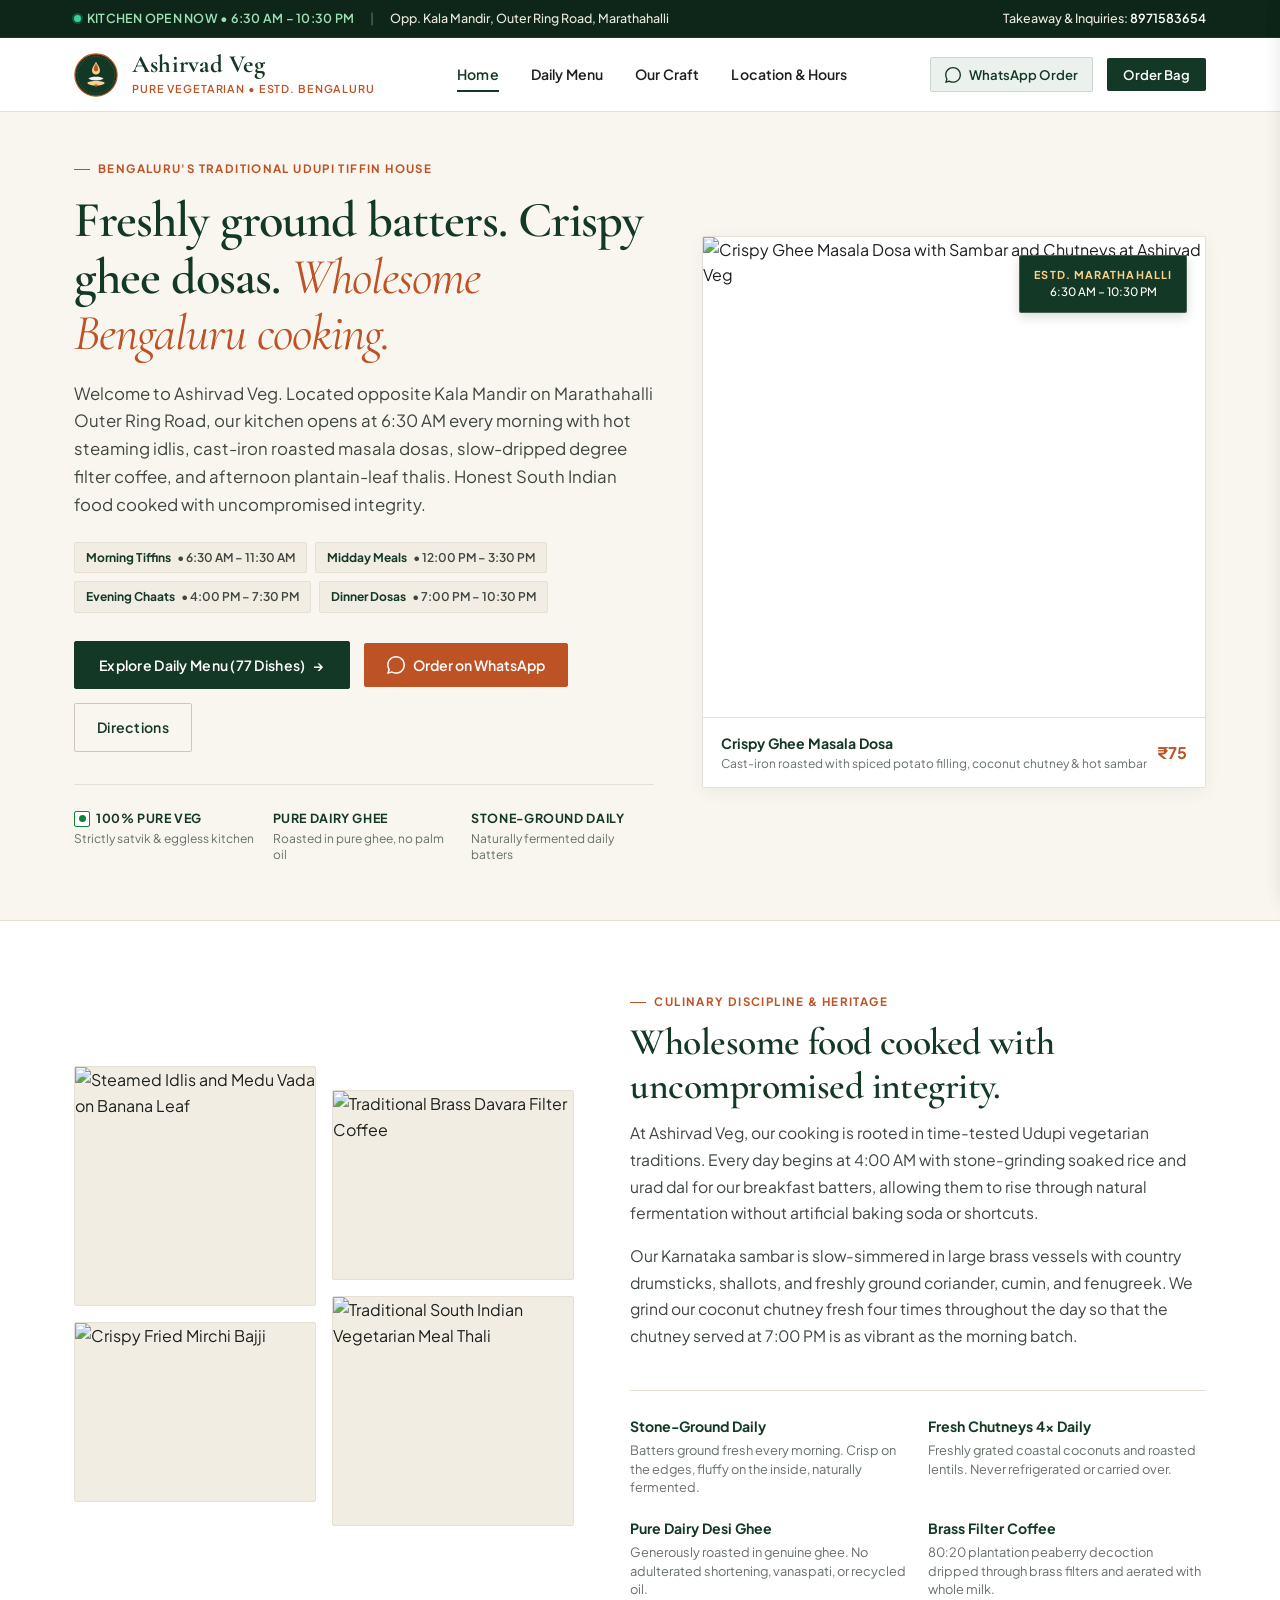
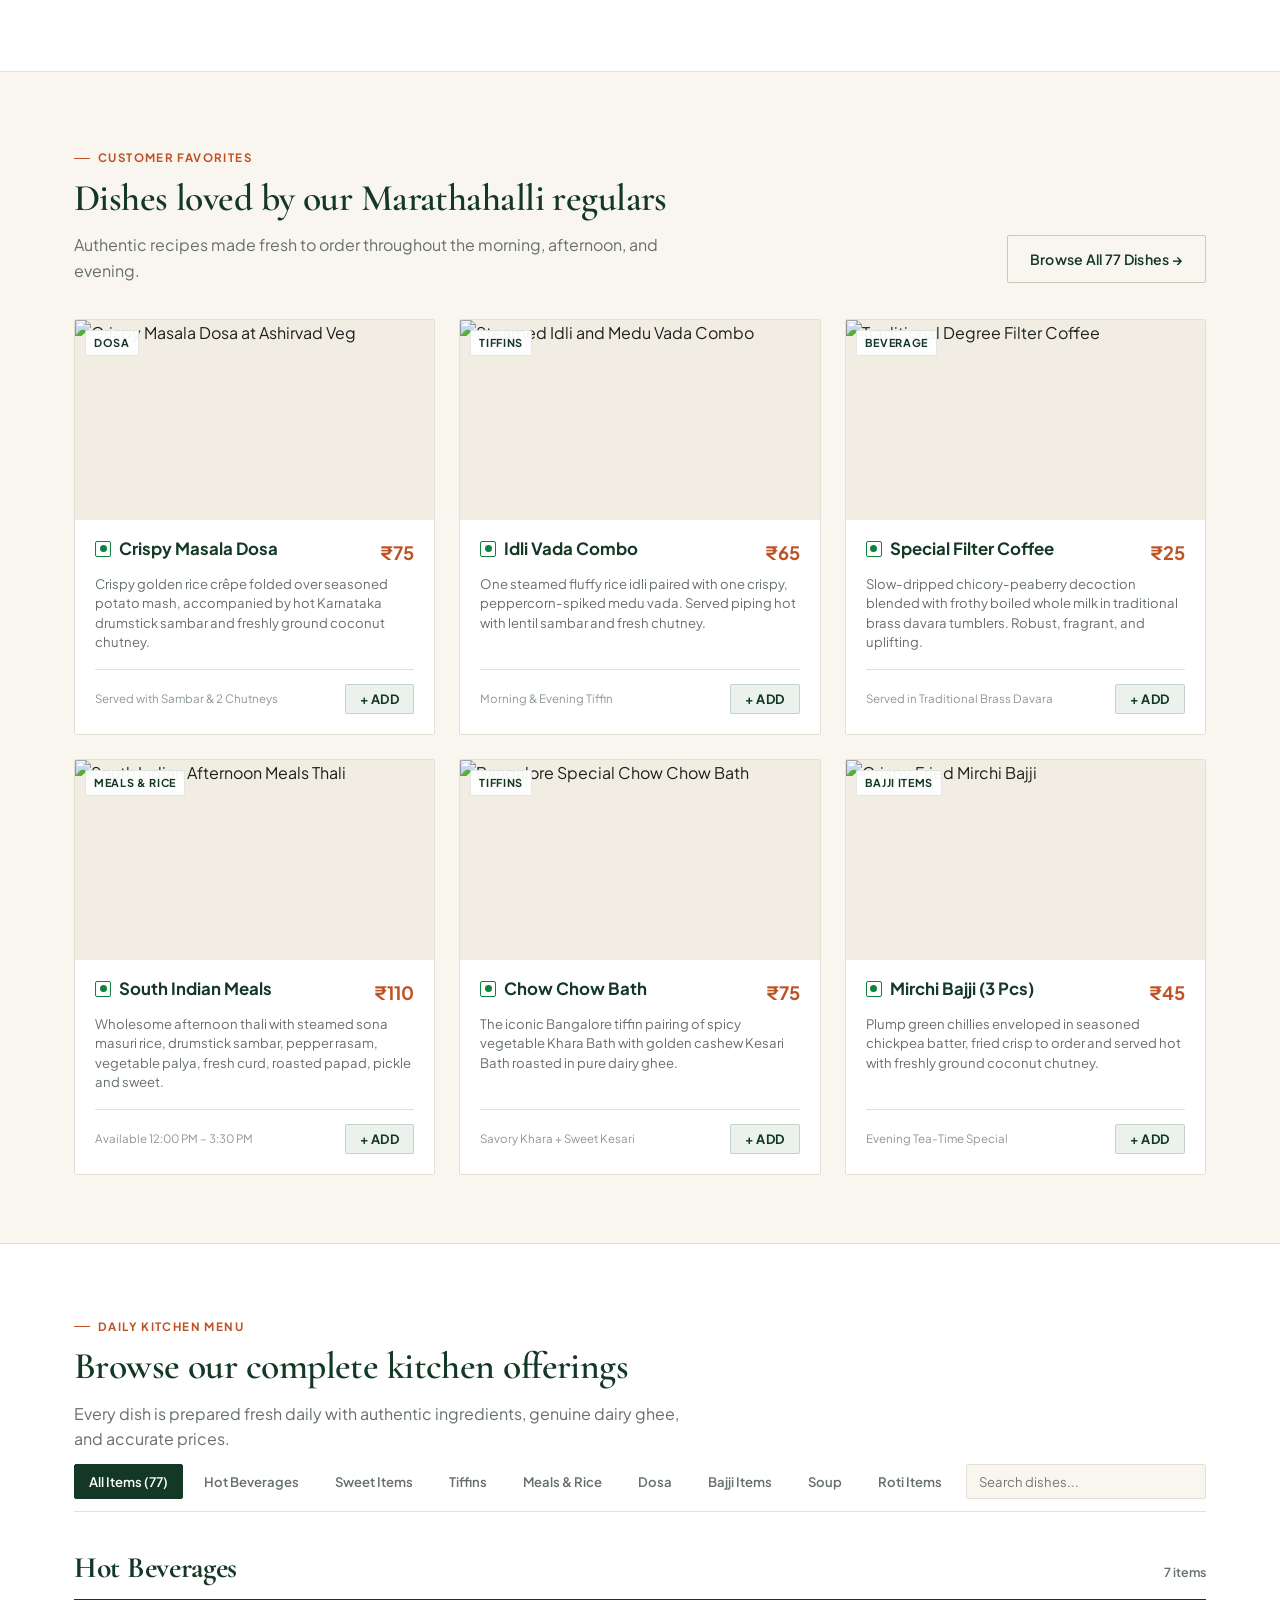
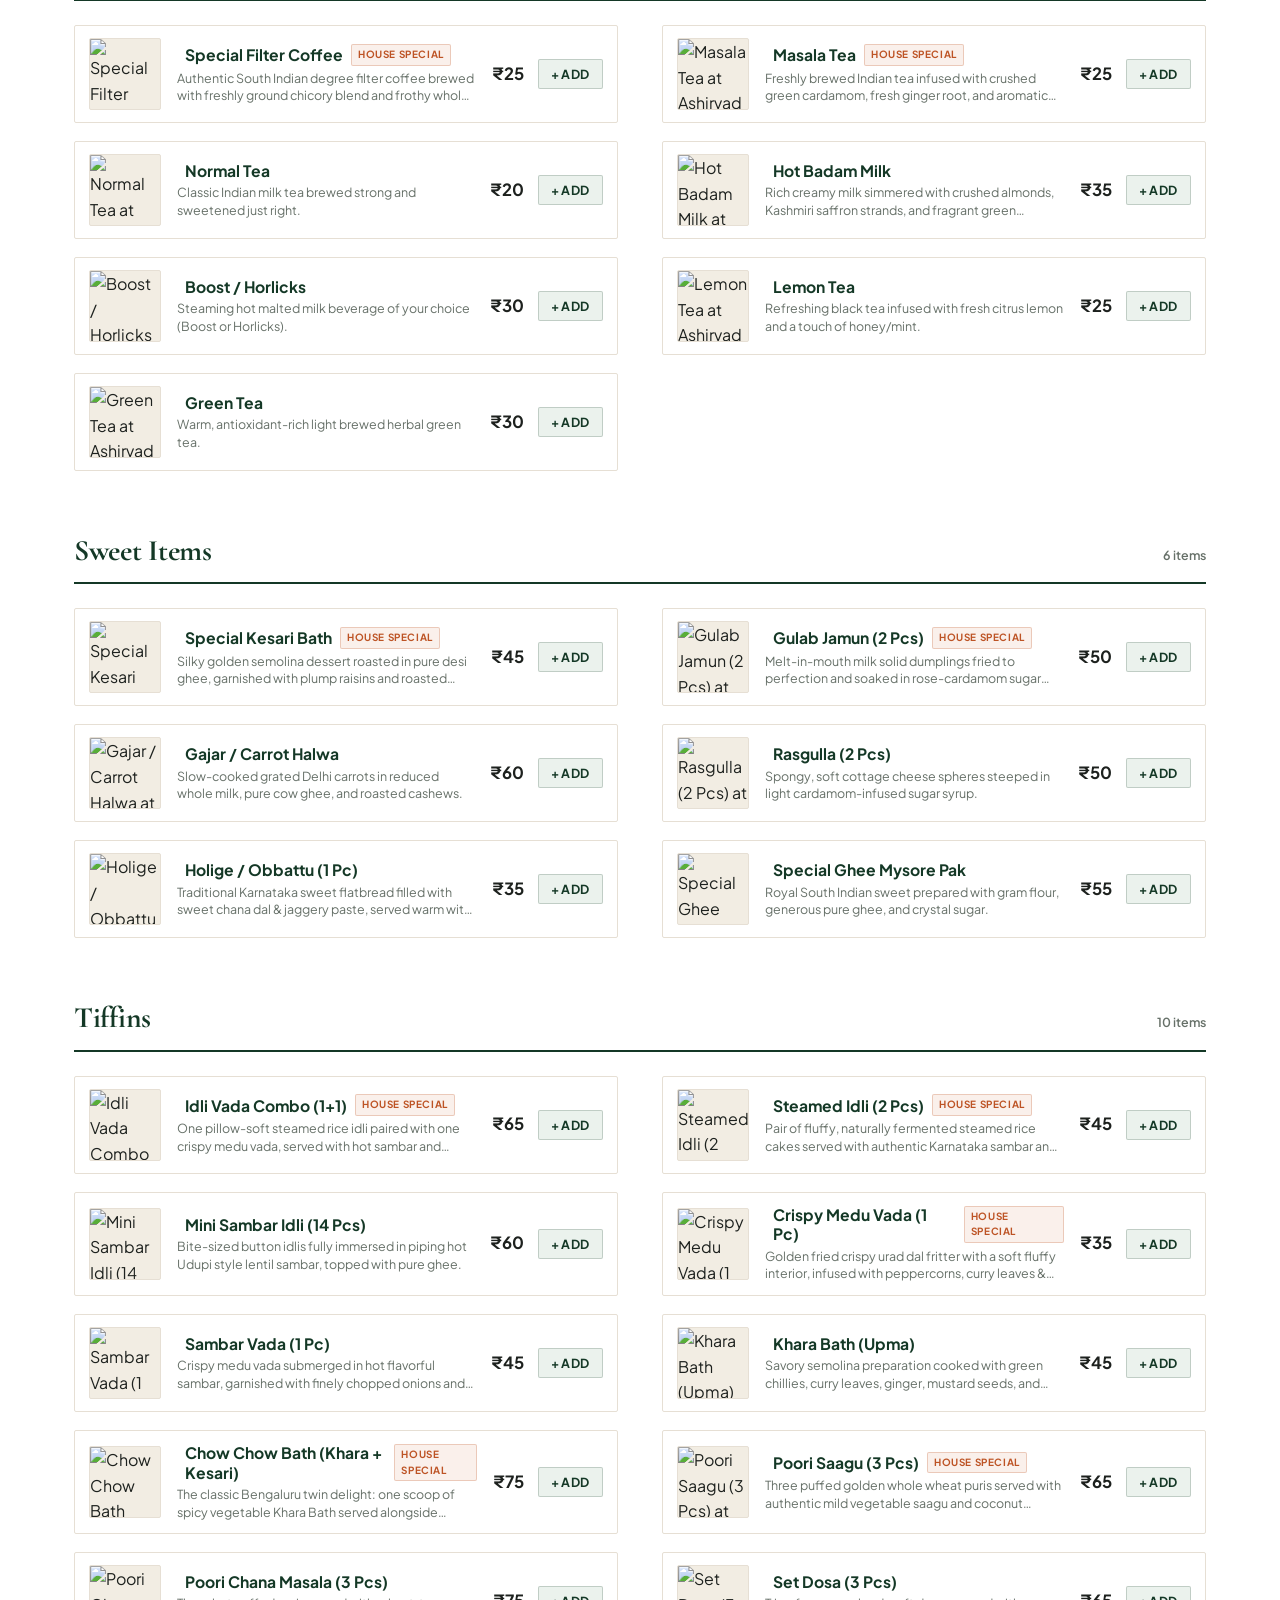
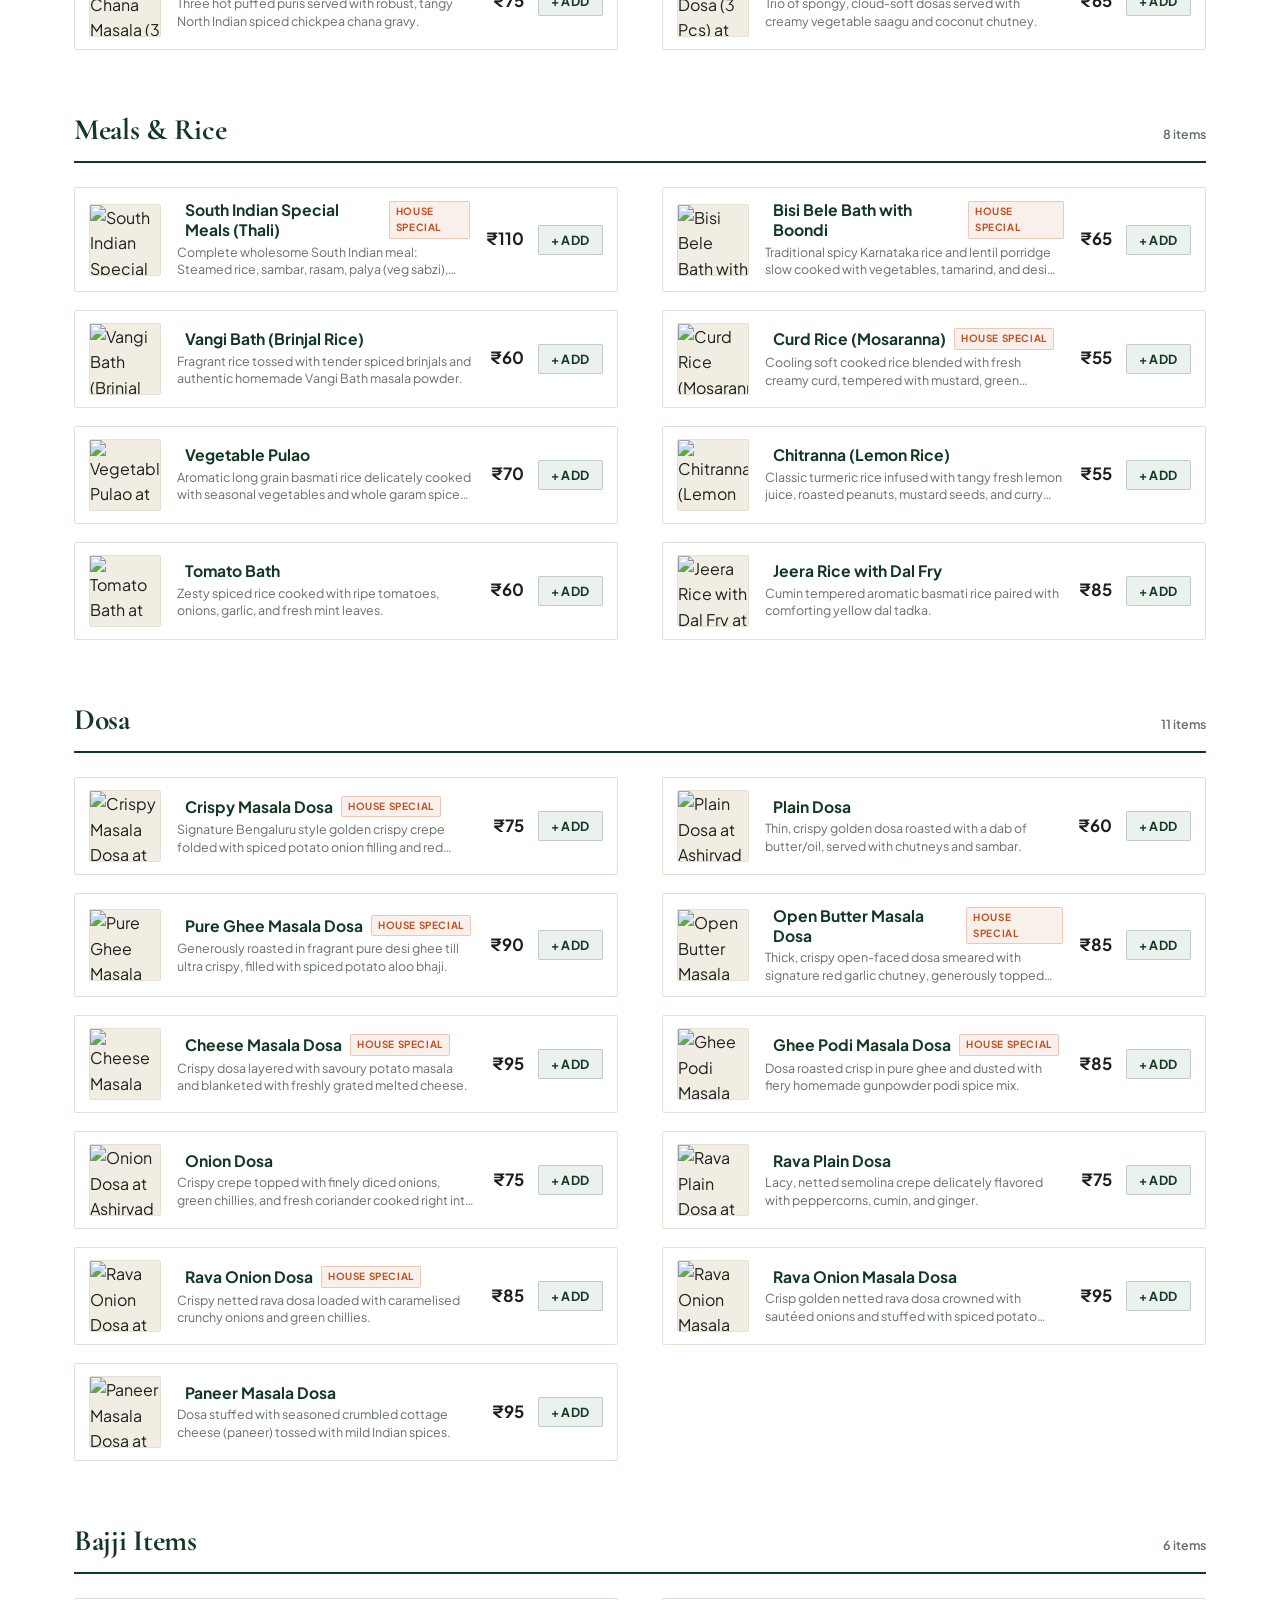
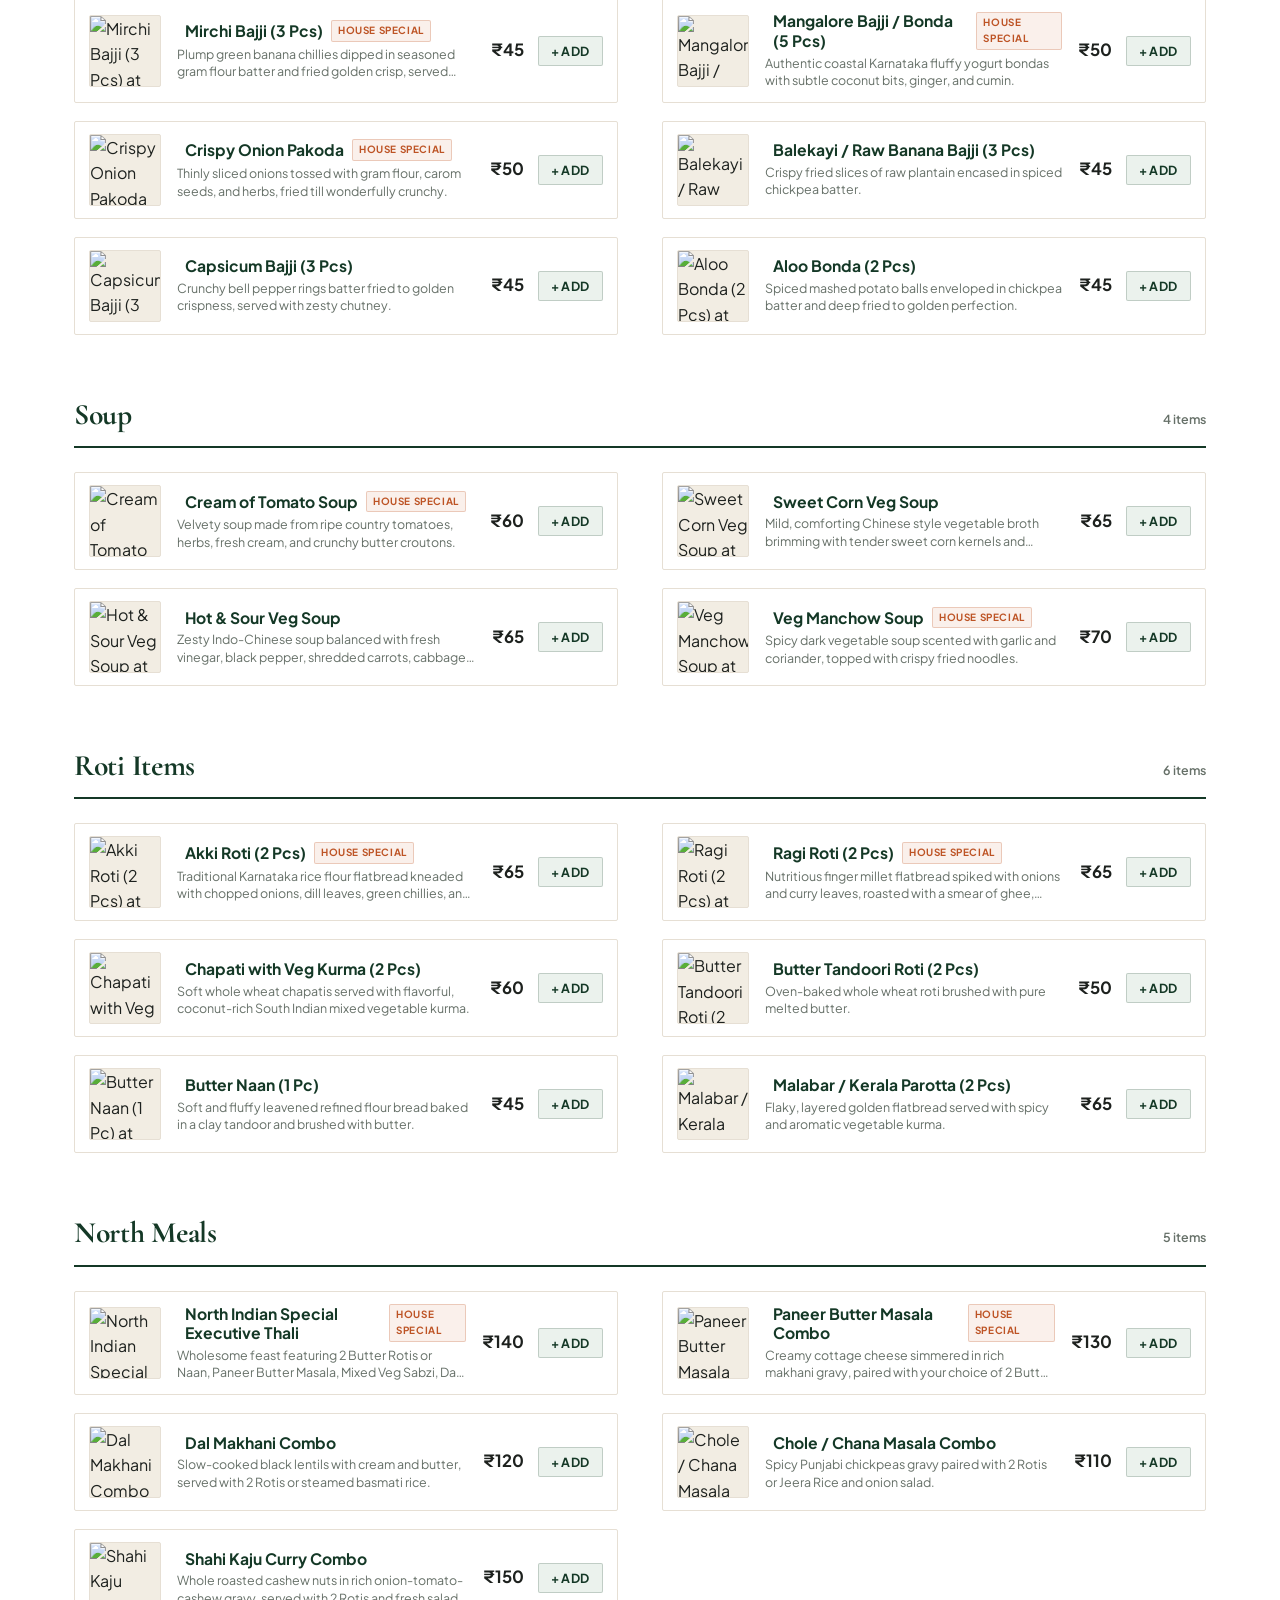
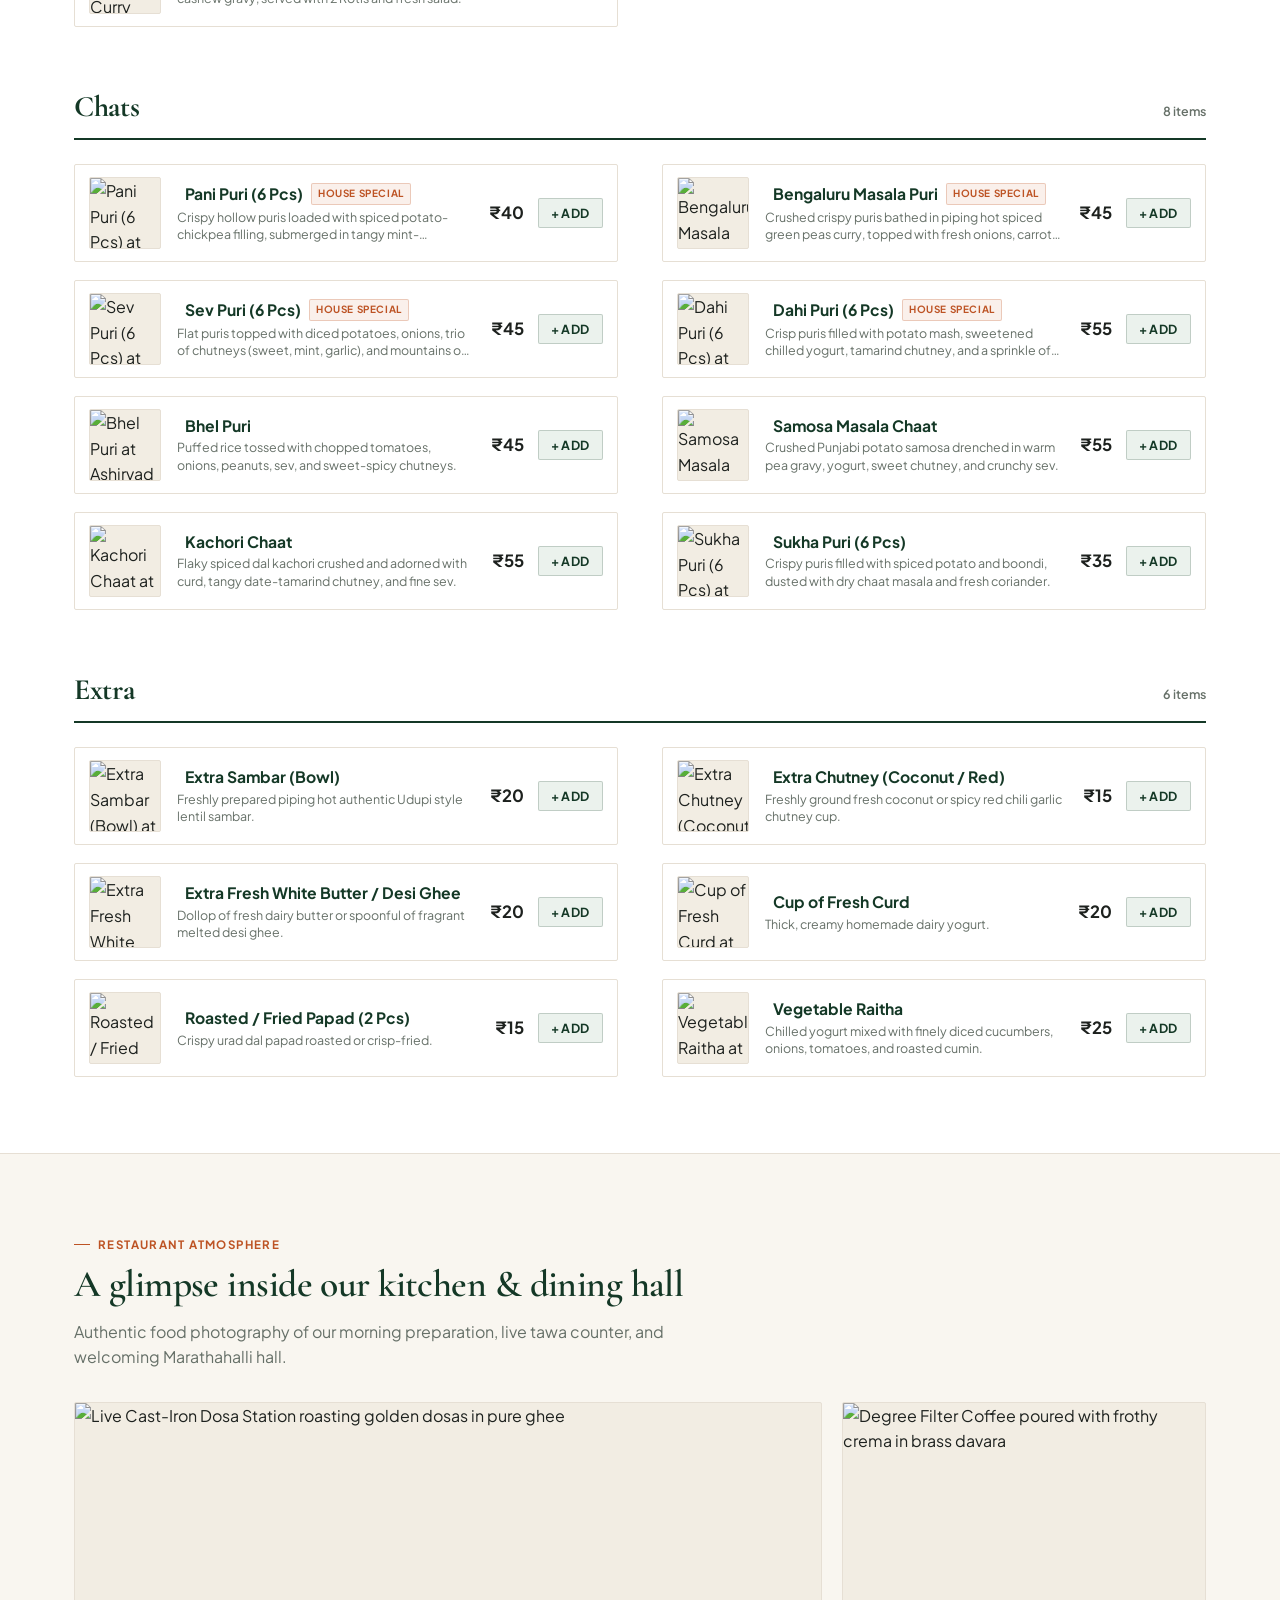
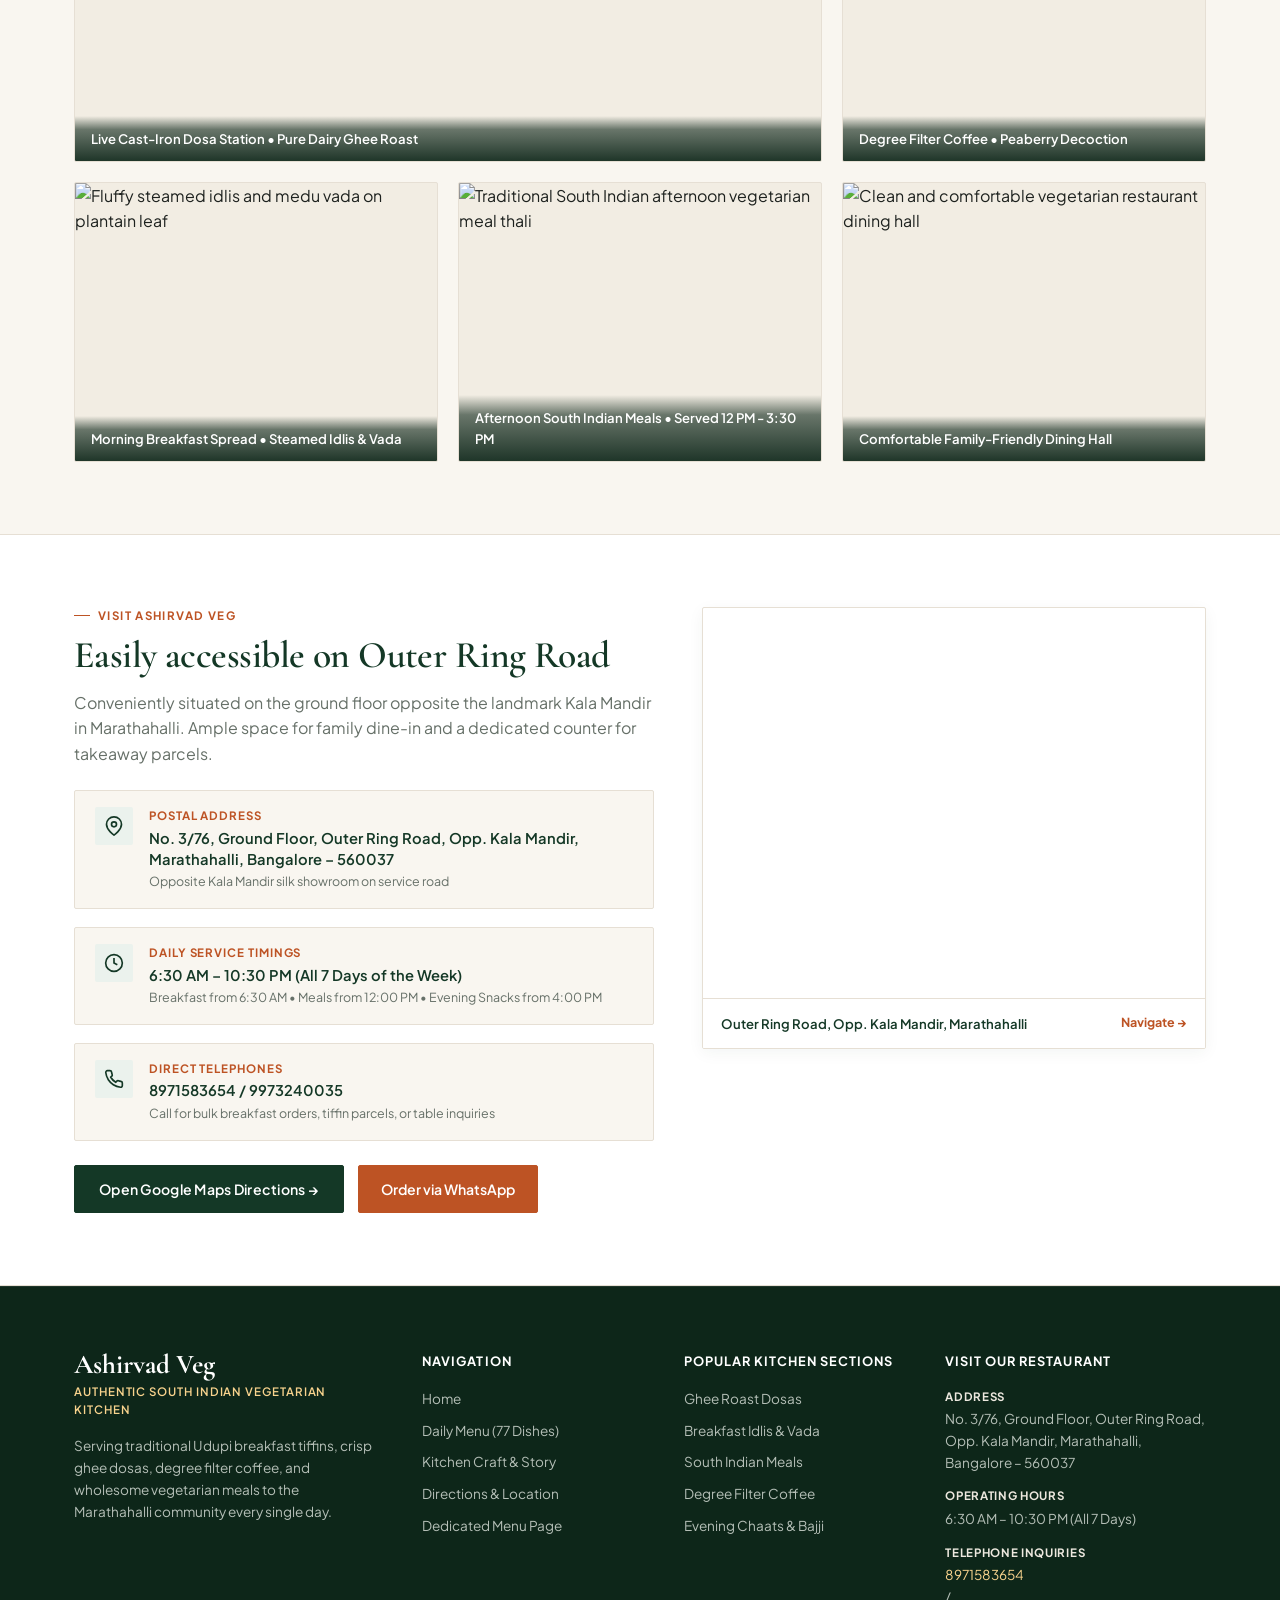
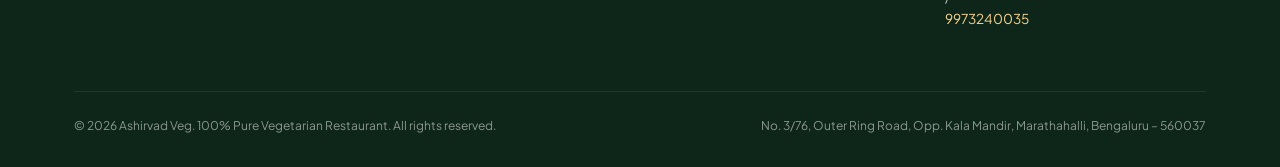
==== commit 90647e72: "feat: implement responsive layout, styling, and cart ordering system" ====
--- a/index.html
+++ b/index.html
@@ -114,7 +114,7 @@
   </header>
 
   <!-- Mobile Navigation Slide Drawer -->
-  <aside class="mobile-nav-panel" id="mobileNavDrawer">
+  <aside class="cart-drawer-panel" id="mobileNavDrawer" style="left: auto; right: -320px; width: 300px;">
     <div class="cart-drawer-head">
       <div>
         <div class="brand-title-text" style="color: #FFFFFF; font-size: 1.35rem;">Ashirvad Veg</div>
--- a/css/style.css
+++ b/css/style.css
@@ -1307,26 +1307,22 @@
 /* --------------------------------------------------------------------------
    Slide-out Order Cart Drawer (Full Order Breakdown & WhatsApp Generation)
    -------------------------------------------------------------------------- */
-.cart-drawer-panel,
-.mobile-nav-panel {
+.cart-drawer-panel {
   position: fixed;
   top: 0;
-  right: 0;
+  right: -420px;
   width: 400px;
-  max-width: 100vw;
   height: 100vh;
   background-color: var(--color-bg-surface);
   box-shadow: var(--shadow-drawer);
   z-index: 1200;
   display: flex;
   flex-direction: column;
-  transform: translateX(100%);
-  transition: transform 0.28s cubic-bezier(0.2, 0, 0, 1);
-}
-
-.cart-drawer-panel.active,
-.mobile-nav-panel.active {
-  transform: translateX(0);
+  transition: right 0.28s cubic-bezier(0.2, 0, 0, 1);
+}
+
+.cart-drawer-panel.active {
+  right: 0;
 }
 
 .cart-drawer-head {
@@ -1494,9 +1490,8 @@
   opacity: 1;
 }
 
-/* Mobile Sticky Cart Pill (Hidden on desktop) */
-#mobileCartPill,
-.mobile-sticky-order-bar {
+/* Mobile Sticky Cart Pill */
+#mobileCartPill {
   display: none;
   position: fixed;
   bottom: 0;
@@ -1510,6 +1505,10 @@
   align-items: center;
   justify-content: space-between;
   cursor: pointer;
+}
+
+#mobileCartPill.visible {
+  display: flex;
 }
 
 .mobile-cart-left {
--- a/css/responsive.css
+++ b/css/responsive.css
@@ -199,27 +199,16 @@
     height: 280px;
   }
 
-  .cart-drawer-panel,
-  .mobile-nav-panel {
+  .cart-drawer-panel {
     width: 100vw;
   }
 
-  .mobile-sticky-order-bar,
-  #mobileCartPill {
-    display: none;
-  }
-
-  .mobile-sticky-order-bar.visible,
-  #mobileCartPill.visible {
-    display: flex !important;
-  }
-
-  .cart-toast,
-  #cartToast {
-    bottom: 74px;
-    right: 16px;
-    left: 16px;
-    text-align: center;
+  .mobile-sticky-order-bar {
+    display: flex;
+  }
+
+  body {
+    padding-bottom: 60px; /* Offset for sticky mobile cart bar */
   }
 
   .footer-top-grid {
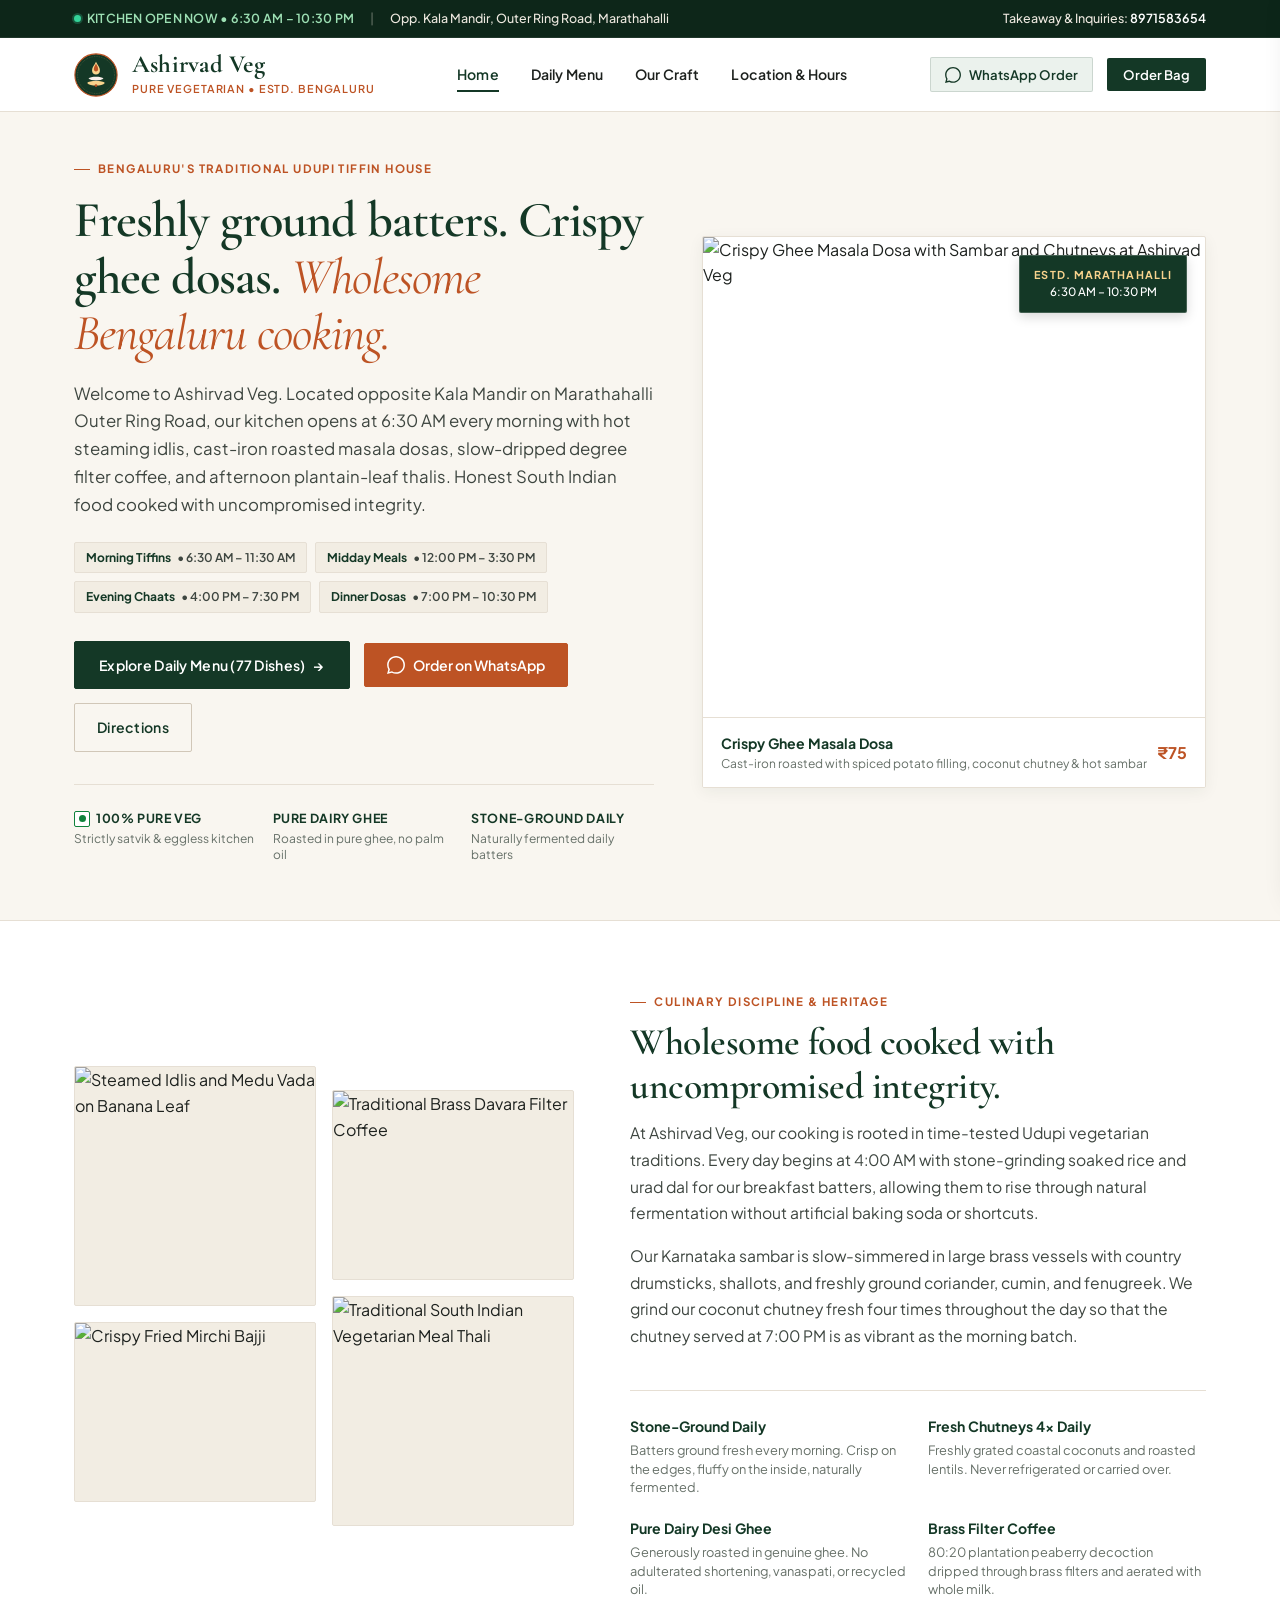
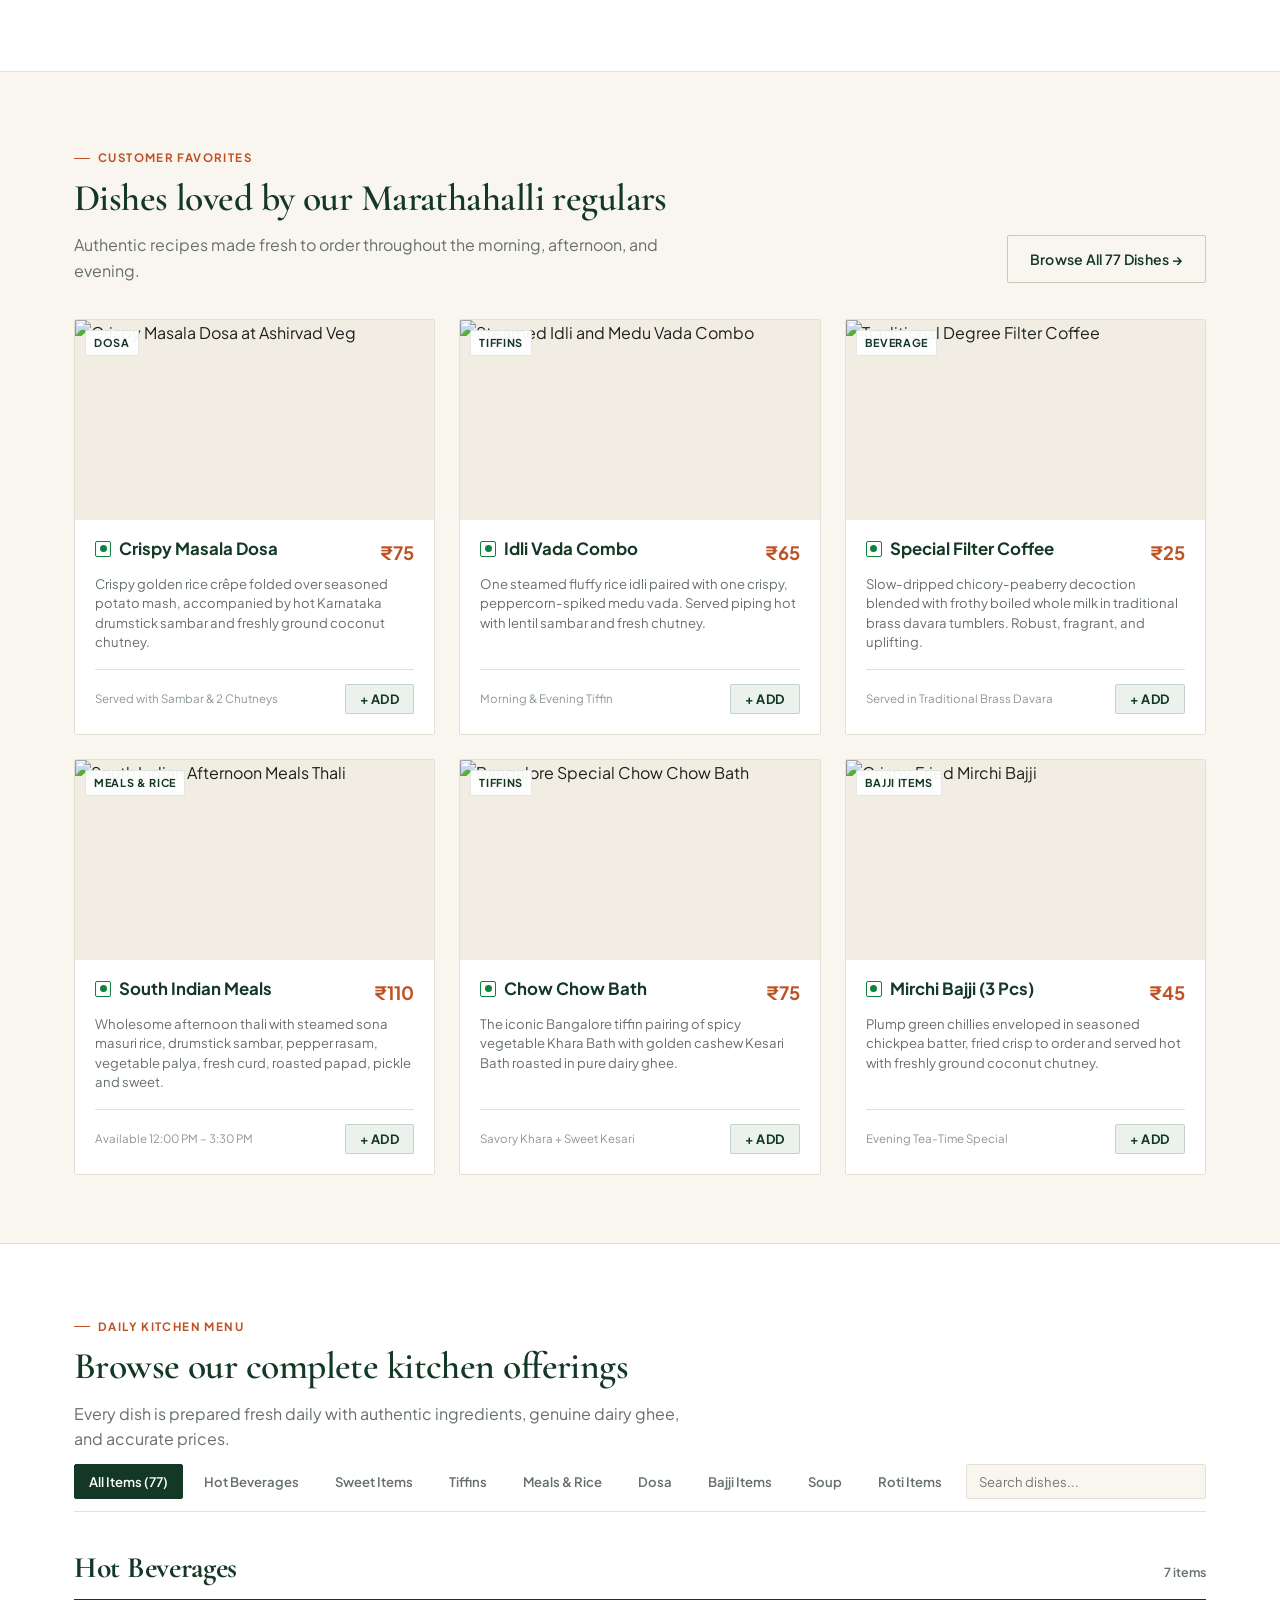
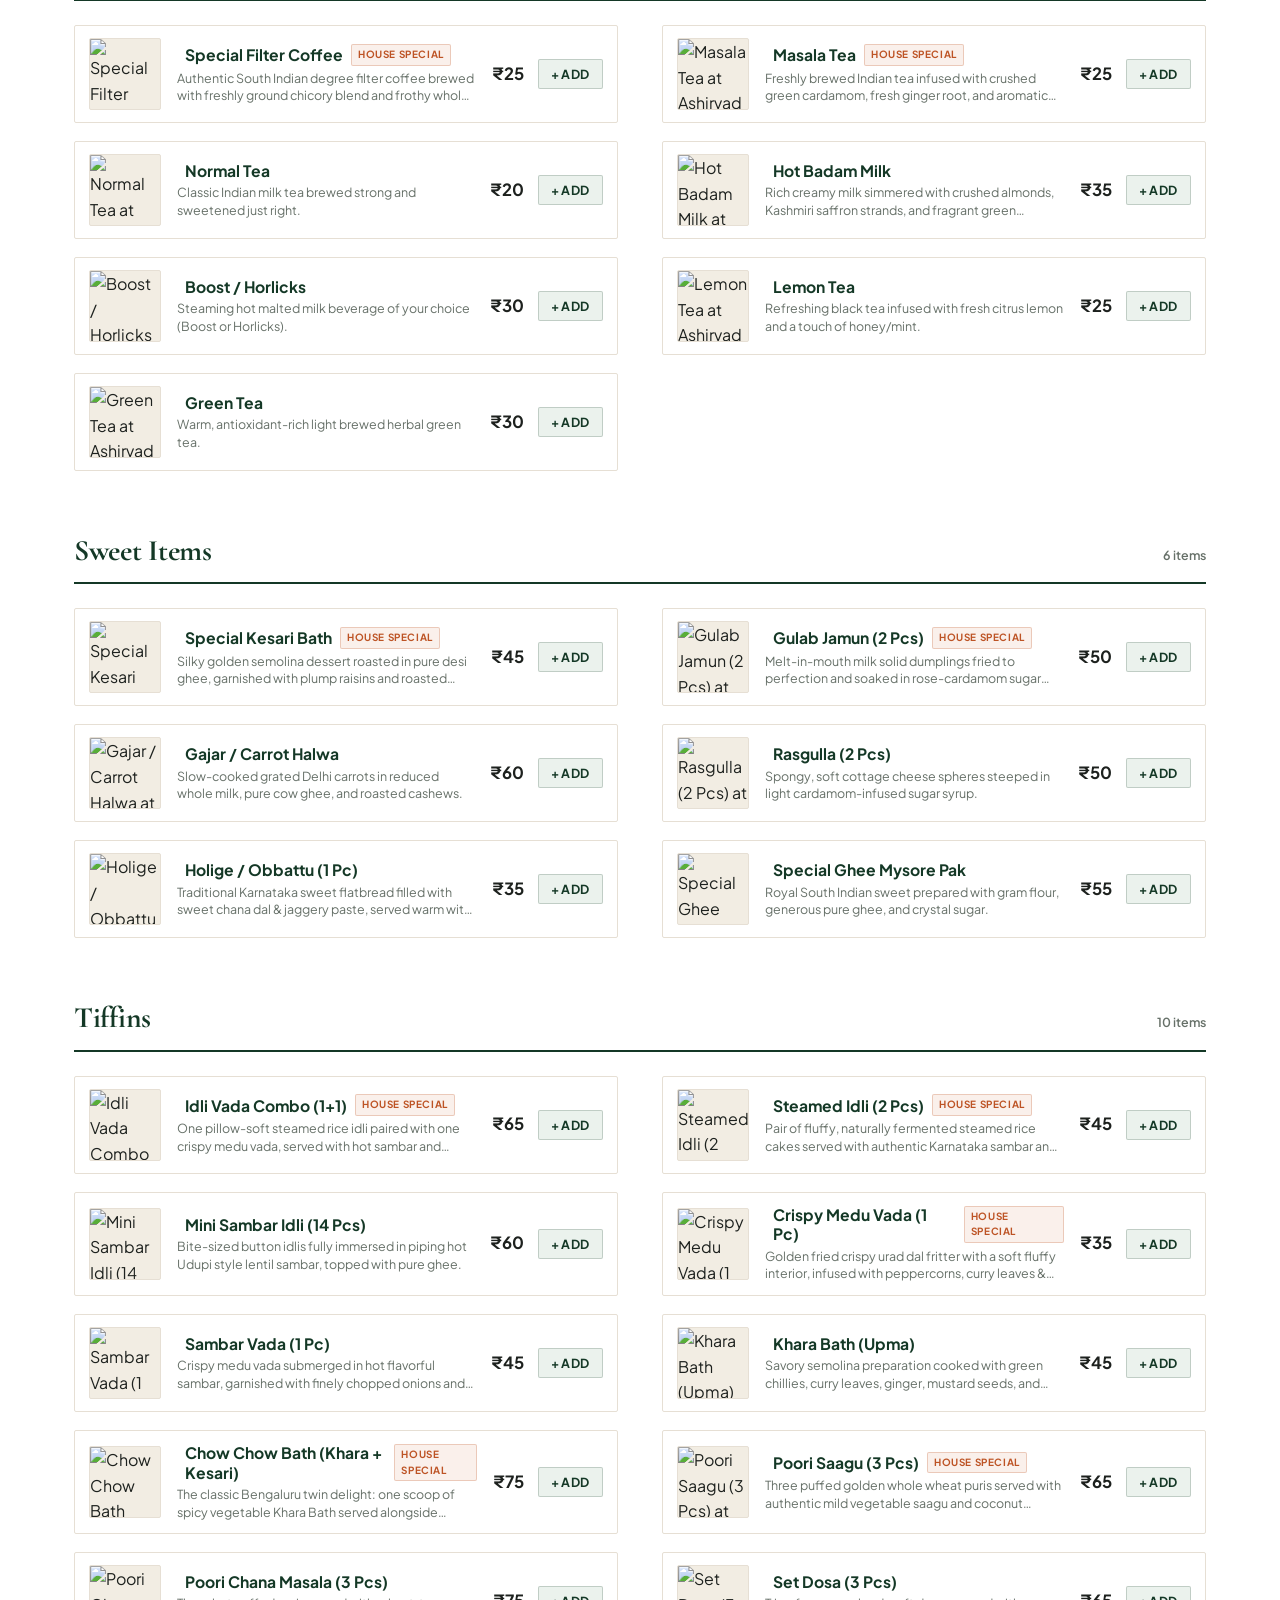
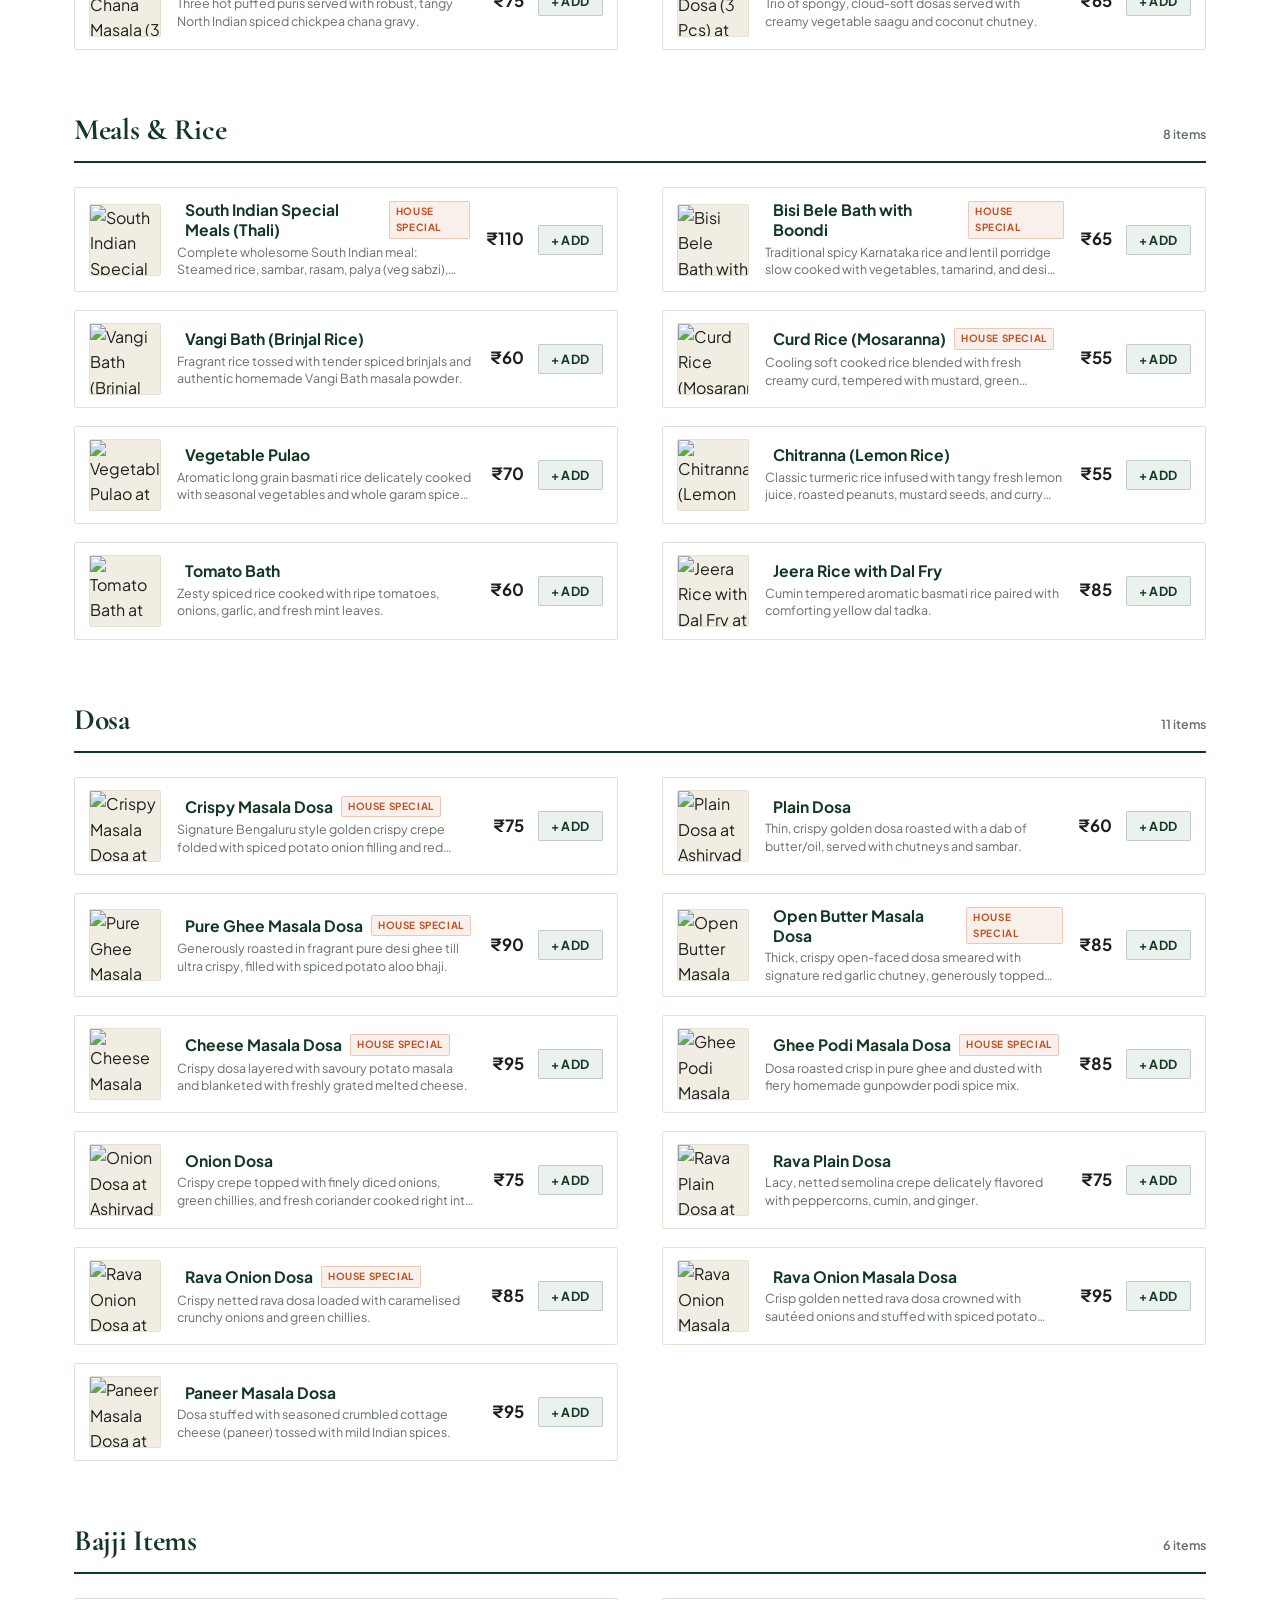
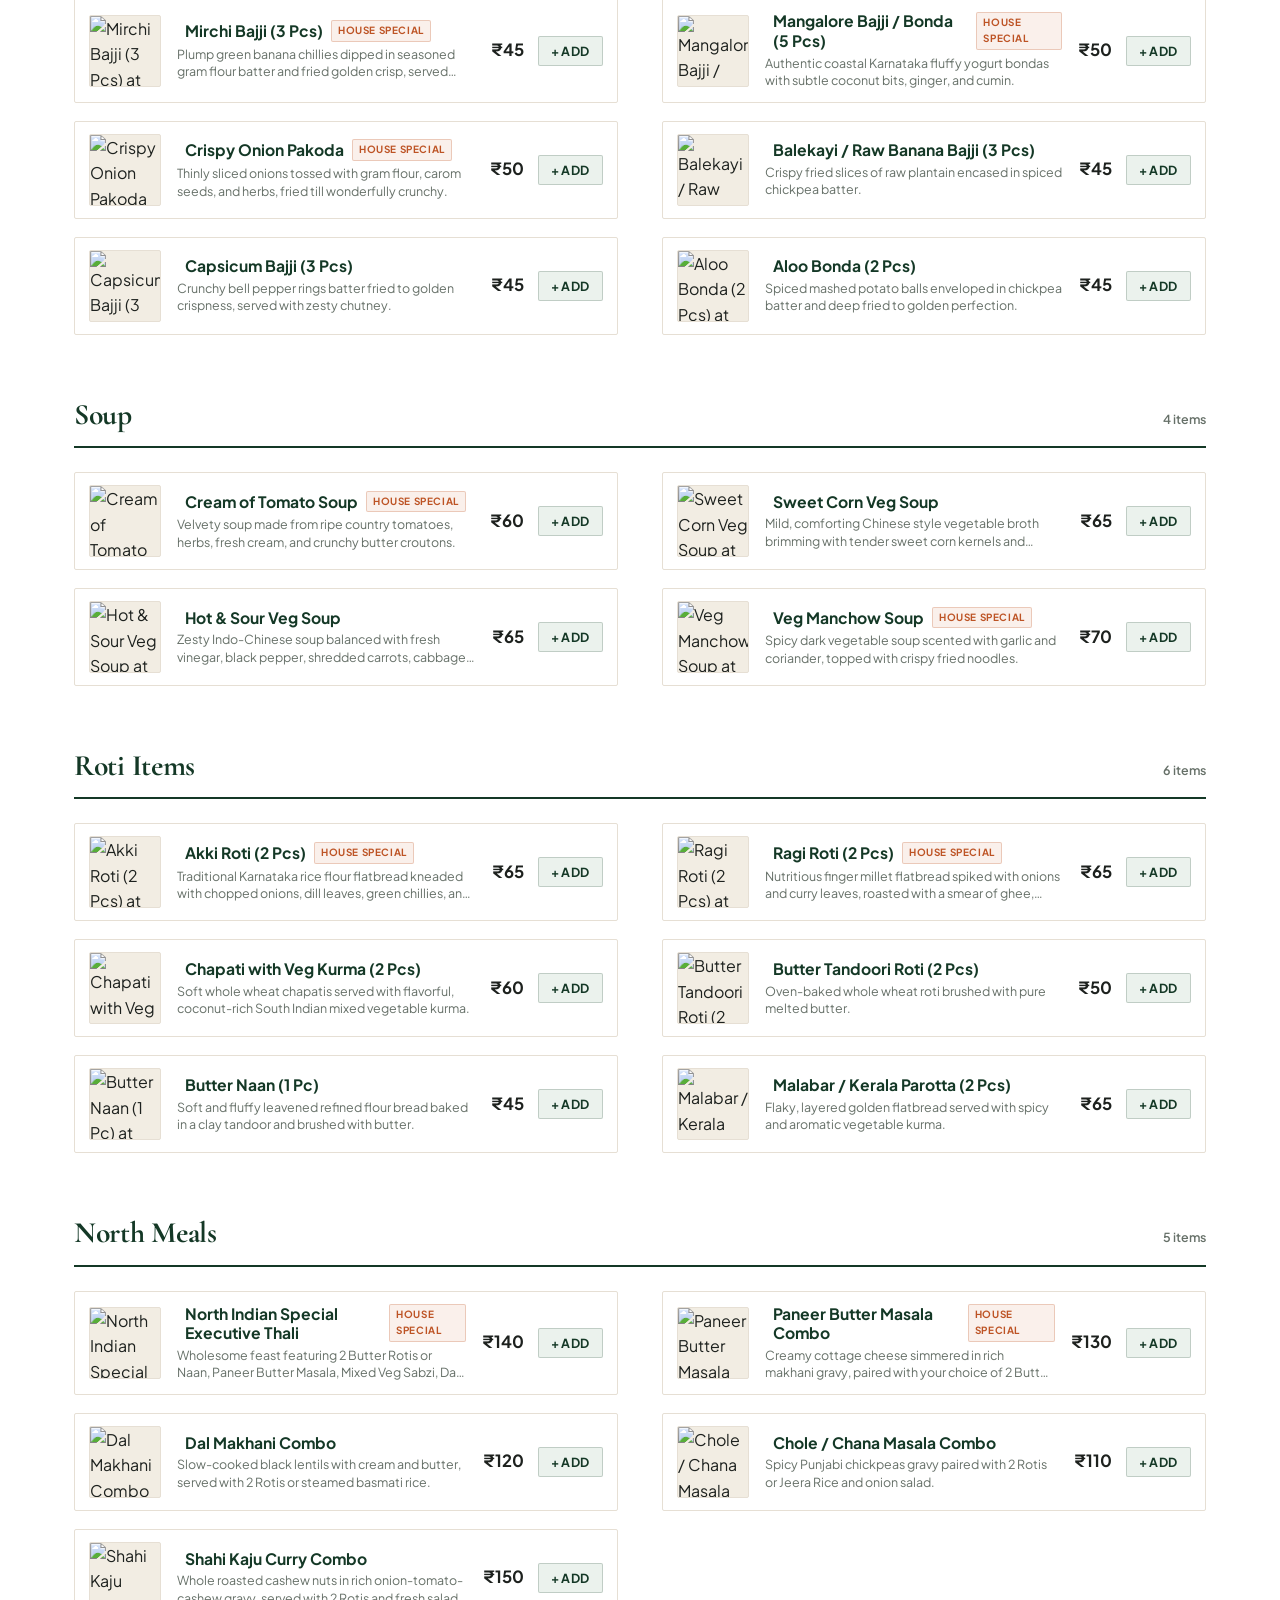
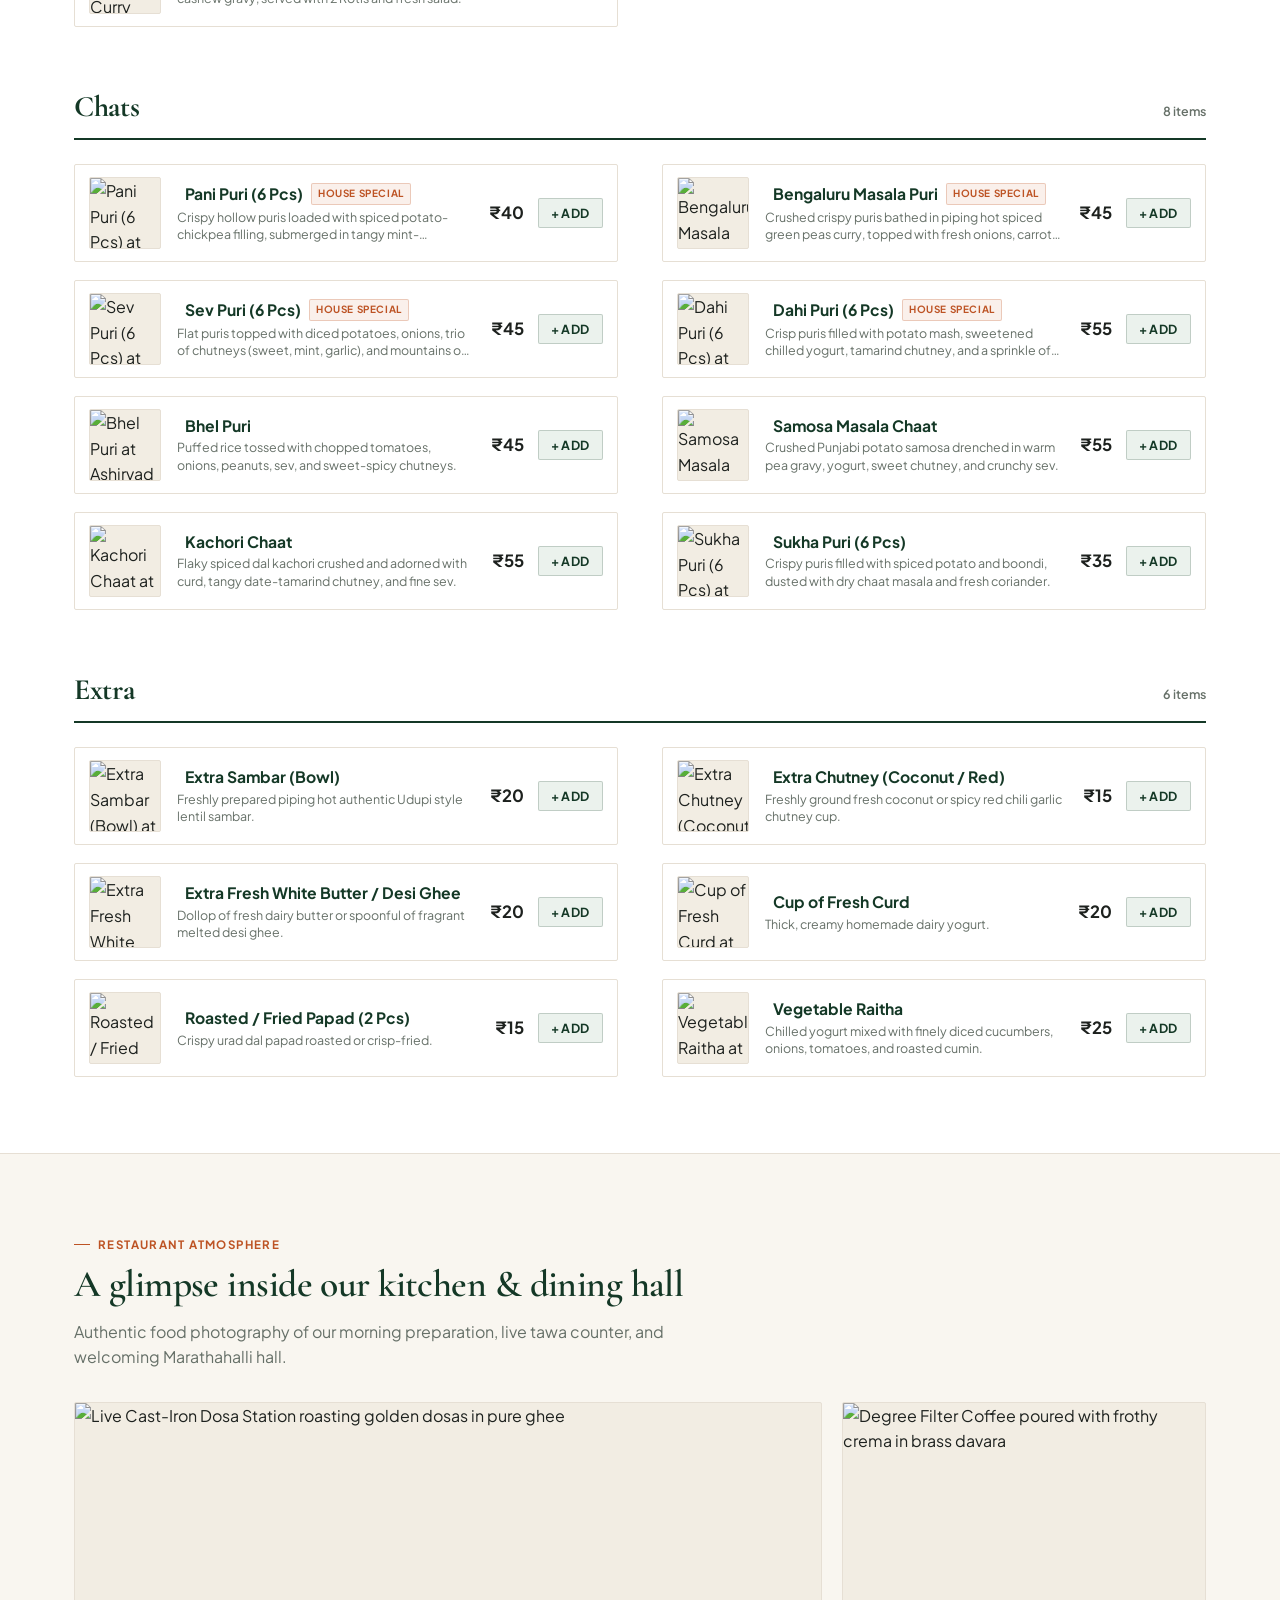
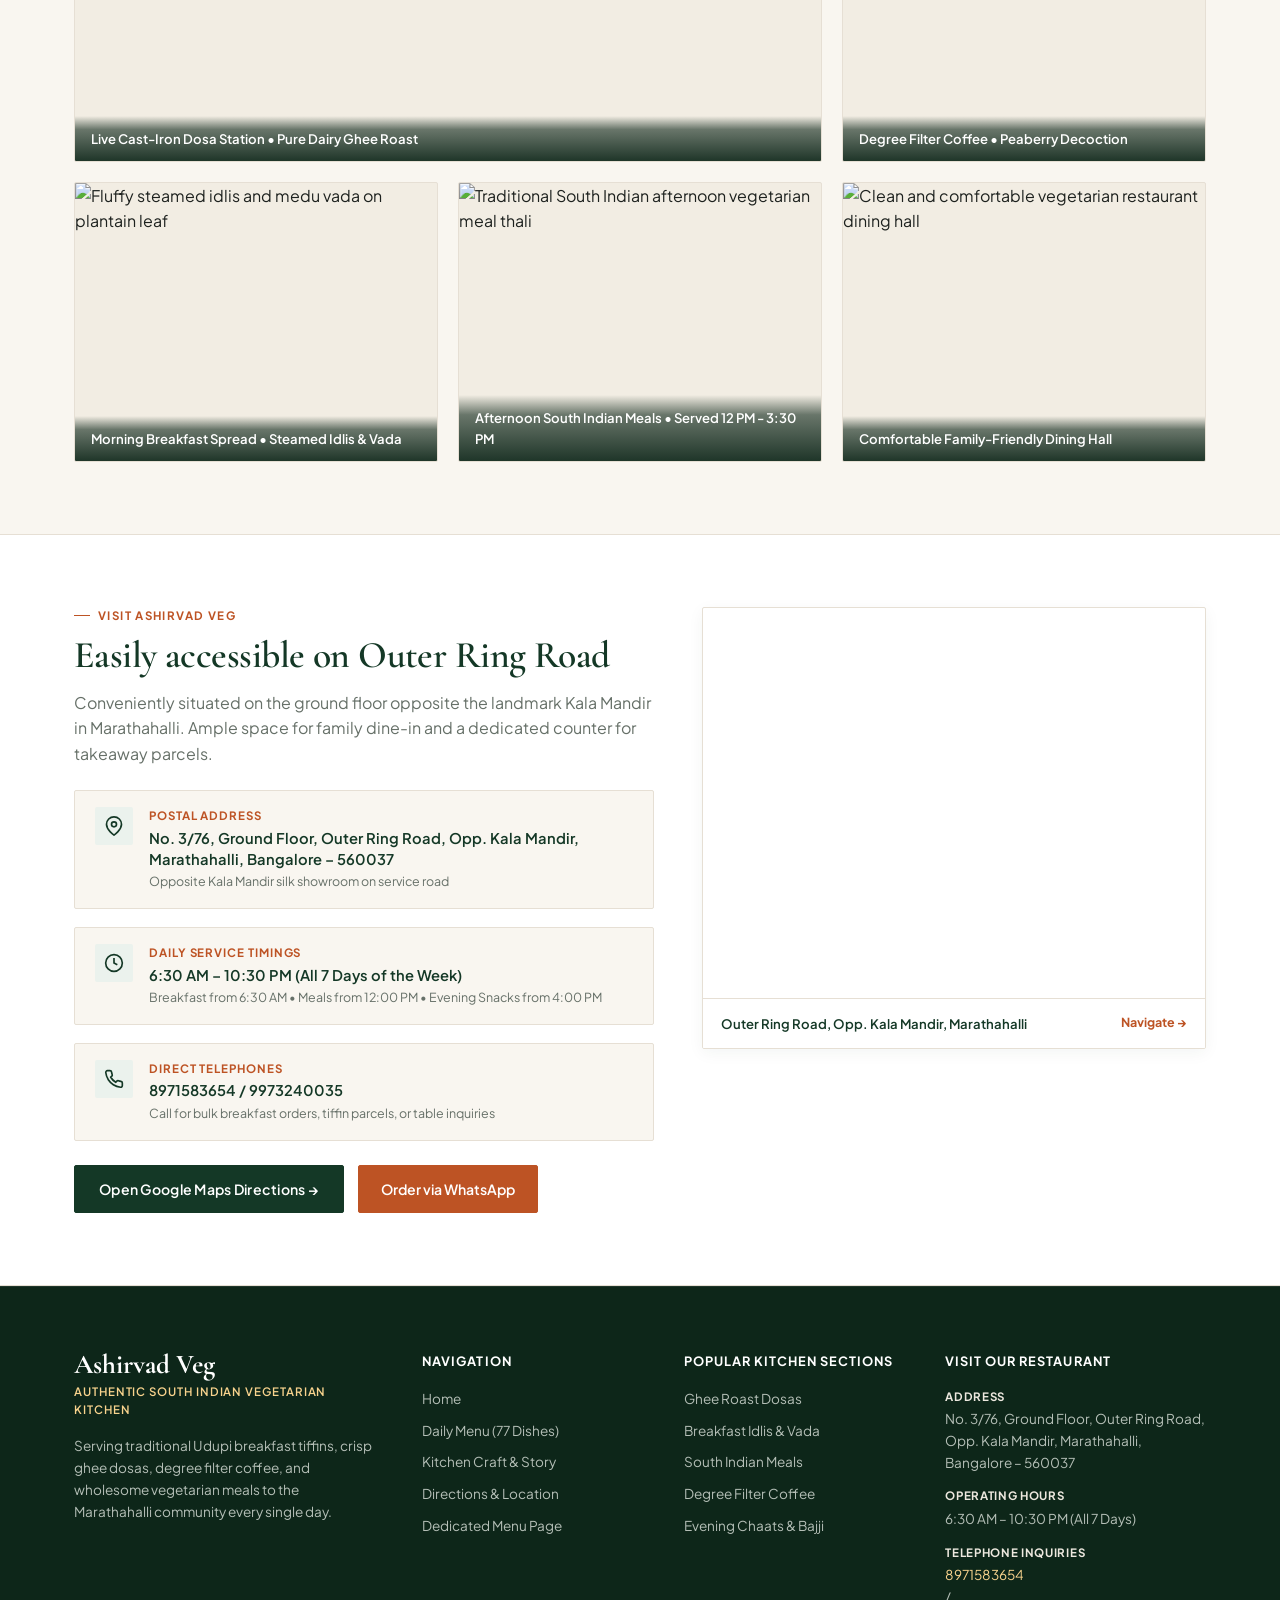
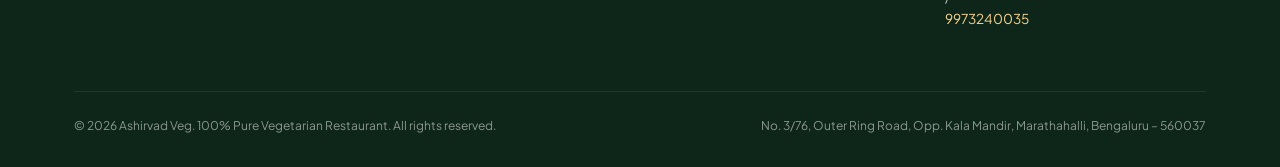
==== commit 6417cc77: "feat: add responsive styles, site pages, and core JavaScript functionality" ====
--- a/index.html
+++ b/index.html
@@ -106,15 +106,18 @@
         </button>
 
         <!-- Mobile Menu Toggle Button -->
-        <button type="button" class="mobile-nav-toggle" id="mobileMenuOpenBtn" aria-label="Open Navigation Menu">
-          <svg width="24" height="24" viewBox="0 0 24 24" fill="none" stroke="currentColor" stroke-width="2.2"><line x1="3" y1="12" x2="21" y2="12"></line><line x1="3" y1="6" x2="21" y2="6"></line><line x1="3" y1="18" x2="21" y2="18"></line></svg>
+        <button type="button" class="mobile-nav-toggle" id="mobileMenuOpenBtn" aria-label="Open Navigation Menu" aria-expanded="false" aria-controls="mobileNavDrawer">
+          <span class="nav-toggle-icon">
+            <svg class="icon-hamburger" width="24" height="24" viewBox="0 0 24 24" fill="none" stroke="currentColor" stroke-width="2.2" stroke-linecap="round"><line x1="3" y1="6" x2="21" y2="6"></line><line x1="3" y1="12" x2="21" y2="12"></line><line x1="3" y1="18" x2="21" y2="18"></line></svg>
+            <svg class="icon-close" width="24" height="24" viewBox="0 0 24 24" fill="none" stroke="currentColor" stroke-width="2.2" stroke-linecap="round"><line x1="18" y1="6" x2="6" y2="18"></line><line x1="6" y1="6" x2="18" y2="18"></line></svg>
+          </span>
         </button>
       </div>
     </div>
   </header>
 
   <!-- Mobile Navigation Slide Drawer -->
-  <aside class="cart-drawer-panel" id="mobileNavDrawer" style="left: auto; right: -320px; width: 300px;">
+  <aside class="mobile-nav-drawer" id="mobileNavDrawer" aria-label="Mobile Navigation">
     <div class="cart-drawer-head">
       <div>
         <div class="brand-title-text" style="color: #FFFFFF; font-size: 1.35rem;">Ashirvad Veg</div>
@@ -135,7 +138,7 @@
       </div>
     </div>
   </aside>
-  <div class="cart-drawer-overlay" id="navBackdrop"></div>
+  <div class="mobile-nav-scrim" id="navBackdrop"></div>
 
   <!-- Main Content Structure -->
   <main>
--- a/css/style.css
+++ b/css/style.css
@@ -404,8 +404,72 @@
 
 .mobile-nav-toggle {
   display: none;
-  padding: 6px;
-  color: var(--color-brand-primary);
+  align-items: center;
+  justify-content: center;
+  width: 40px;
+  height: 40px;
+  padding: 8px;
+  background-color: transparent;
+  border: 1px solid var(--color-border-hairline);
+  border-radius: var(--radius-xs);
+  color: var(--color-brand-primary);
+  cursor: pointer;
+  z-index: 1310;
+  position: relative;
+  transition: background-color var(--transition-clean), border-color var(--transition-clean), color var(--transition-clean);
+  -webkit-tap-highlight-color: transparent;
+}
+
+.mobile-nav-toggle:hover {
+  background-color: var(--color-bg-subtle);
+  border-color: var(--color-border-medium);
+}
+
+.mobile-nav-toggle.active {
+  background-color: var(--color-brand-primary-soft);
+  color: var(--color-brand-accent);
+  border-color: var(--color-brand-accent);
+}
+
+.nav-toggle-icon {
+  display: flex;
+  align-items: center;
+  justify-content: center;
+  width: 24px;
+  height: 24px;
+  position: relative;
+}
+
+.nav-toggle-icon svg {
+  position: absolute;
+  top: 0;
+  left: 0;
+  width: 24px;
+  height: 24px;
+  transition: transform 0.25s cubic-bezier(0.2, 0, 0, 1), opacity 0.2s ease;
+}
+
+.nav-toggle-icon .icon-hamburger {
+  opacity: 1;
+  transform: rotate(0deg) scale(1);
+}
+
+.nav-toggle-icon .icon-close {
+  opacity: 0;
+  transform: rotate(-90deg) scale(0.6);
+  pointer-events: none;
+}
+
+.mobile-nav-toggle.active .nav-toggle-icon .icon-hamburger {
+  opacity: 0;
+  transform: rotate(90deg) scale(0.6);
+  pointer-events: none;
+}
+
+.mobile-nav-toggle.active .nav-toggle-icon .icon-close {
+  opacity: 1;
+  transform: rotate(0deg) scale(1);
+  pointer-events: auto;
 }
 
 /* --------------------------------------------------------------------------
@@ -1735,6 +1799,95 @@
   color: #8C988F;
 }
 
+/* --------------------------------------------------------------------------
+   Mobile Navigation Drawer & Scrim Backdrop
+   -------------------------------------------------------------------------- */
+.mobile-nav-drawer,
+#mobileNavDrawer {
+  position: fixed;
+  top: 0;
+  right: -340px;
+  width: 300px;
+  max-width: 86vw;
+  height: 100vh;
+  height: 100dvh;
+  background-color: var(--color-bg-surface);
+  box-shadow: -4px 0 28px rgba(13, 38, 25, 0.2);
+  z-index: 1250;
+  display: flex;
+  flex-direction: column;
+  overflow-y: auto;
+  -webkit-overflow-scrolling: touch;
+  transition: right 0.28s cubic-bezier(0.2, 0, 0, 1);
+  pointer-events: none;
+  visibility: hidden;
+}
+
+.mobile-nav-drawer.active,
+#mobileNavDrawer.active {
+  right: 0 !important;
+  pointer-events: auto;
+  visibility: visible;
+}
+
+.mobile-nav-scrim,
+#navBackdrop {
+  position: fixed;
+  top: 0;
+  left: 0;
+  right: 0;
+  bottom: 0;
+  background-color: rgba(13, 38, 25, 0.52);
+  backdrop-filter: blur(2px);
+  -webkit-backdrop-filter: blur(2px);
+  z-index: 1200;
+  opacity: 0;
+  visibility: hidden;
+  transition: opacity 0.28s ease, visibility 0.28s ease;
+  pointer-events: none;
+}
+
+.mobile-nav-scrim.active,
+#navBackdrop.active {
+  opacity: 1;
+  visibility: visible;
+  pointer-events: auto;
+}
+
+/* Prevent background scrolling when mobile menu is open */
+body.mobile-nav-open {
+  overflow: hidden !important;
+  touch-action: none;
+}
+
+body.mobile-nav-open .site-header {
+  z-index: 1300 !important;
+}
+
+/* Scroll Margins for anchor links */
+#daily-menu-section,
+#our-craft-section,
+#location-hours-section {
+  scroll-margin-top: calc(var(--header-height) + 16px);
+}
+
+.mobile-nav-link {
+  font-size: 1rem;
+  font-weight: 600;
+  color: var(--color-text-main);
+  padding: 8px 0;
+  display: block;
+  border-bottom: 1px solid rgba(0, 0, 0, 0.05);
+  transition: color var(--transition-clean), padding-left var(--transition-clean);
+}
+
+.mobile-nav-link:hover,
+.mobile-nav-link:active,
+.mobile-nav-link.active {
+  color: var(--color-brand-primary);
+  padding-left: 6px;
+}
+
 /* Toast Notification */
 .app-toast {
   position: fixed;
--- a/css/responsive.css
+++ b/css/responsive.css
@@ -203,6 +203,12 @@
     width: 100vw;
   }
 
+  .mobile-nav-drawer,
+  #mobileNavDrawer {
+    width: 290px;
+    max-width: 86vw;
+  }
+
   .mobile-sticky-order-bar {
     display: flex;
   }
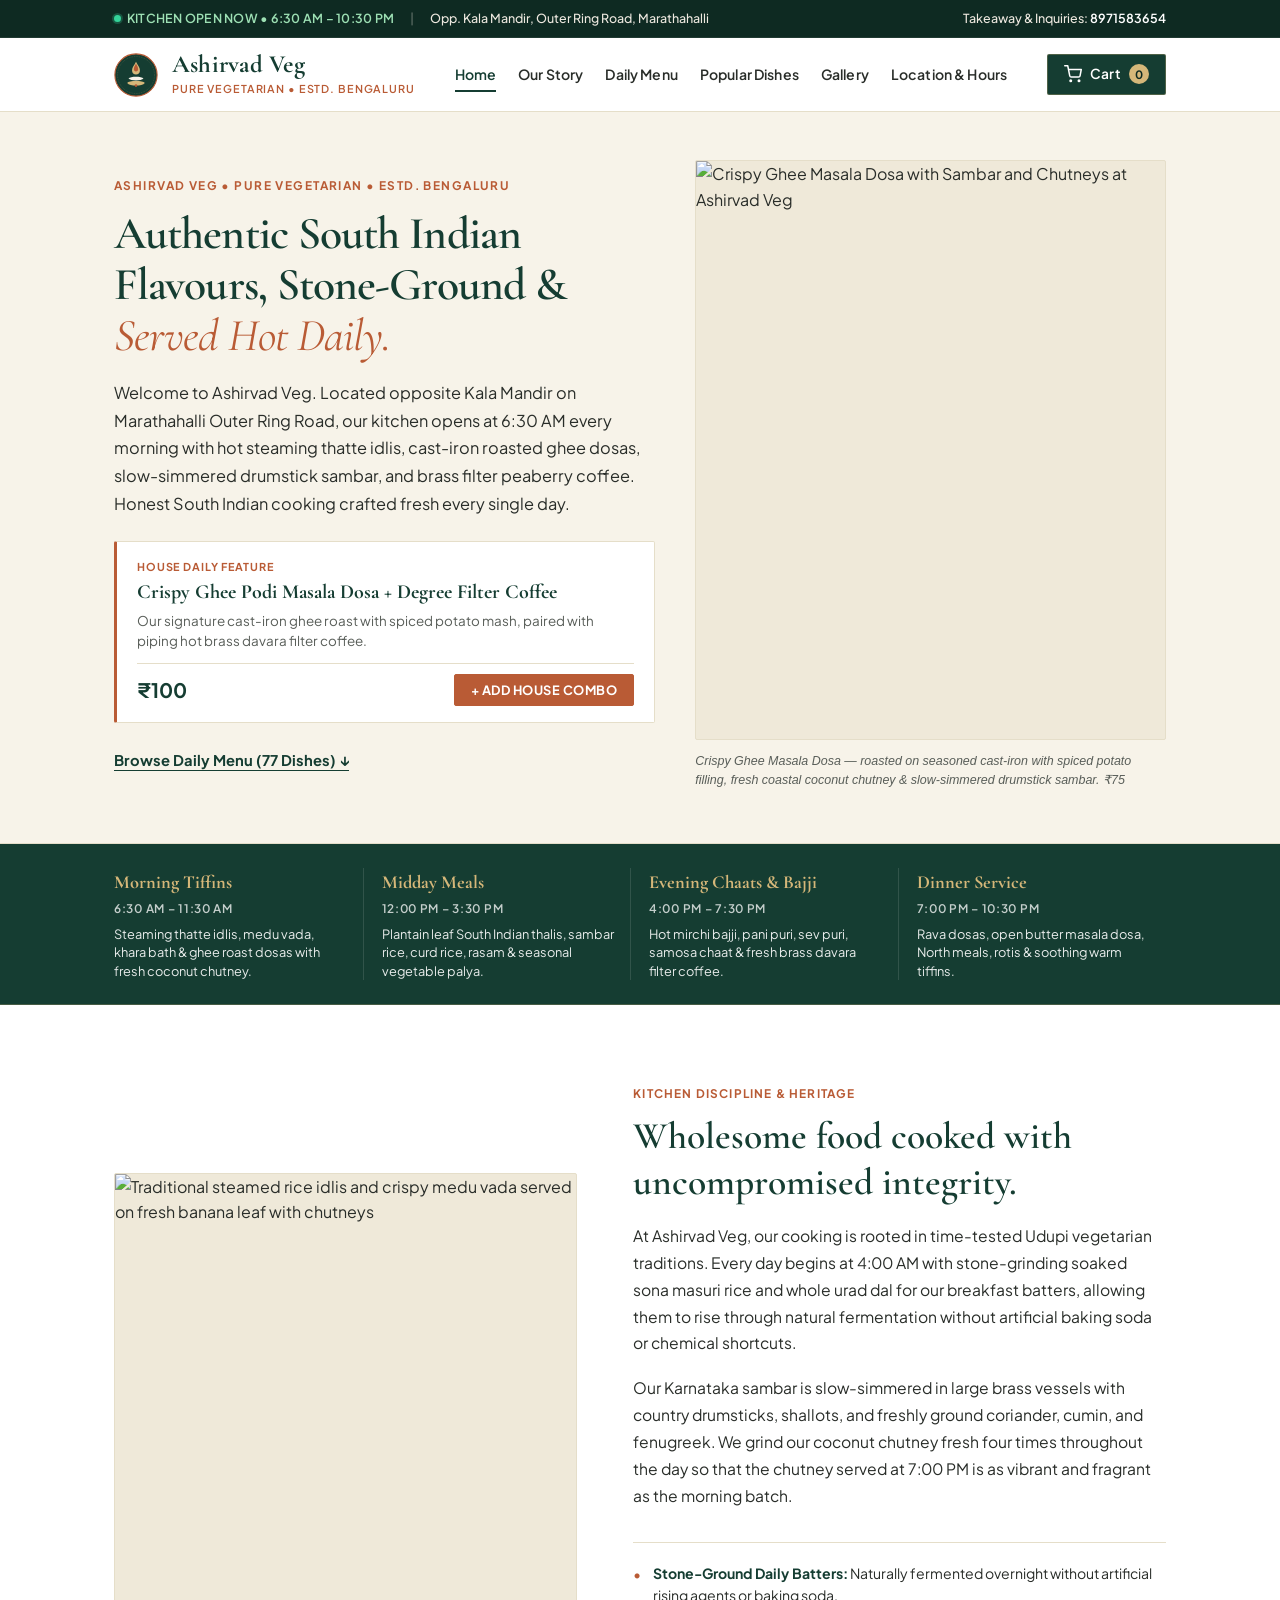
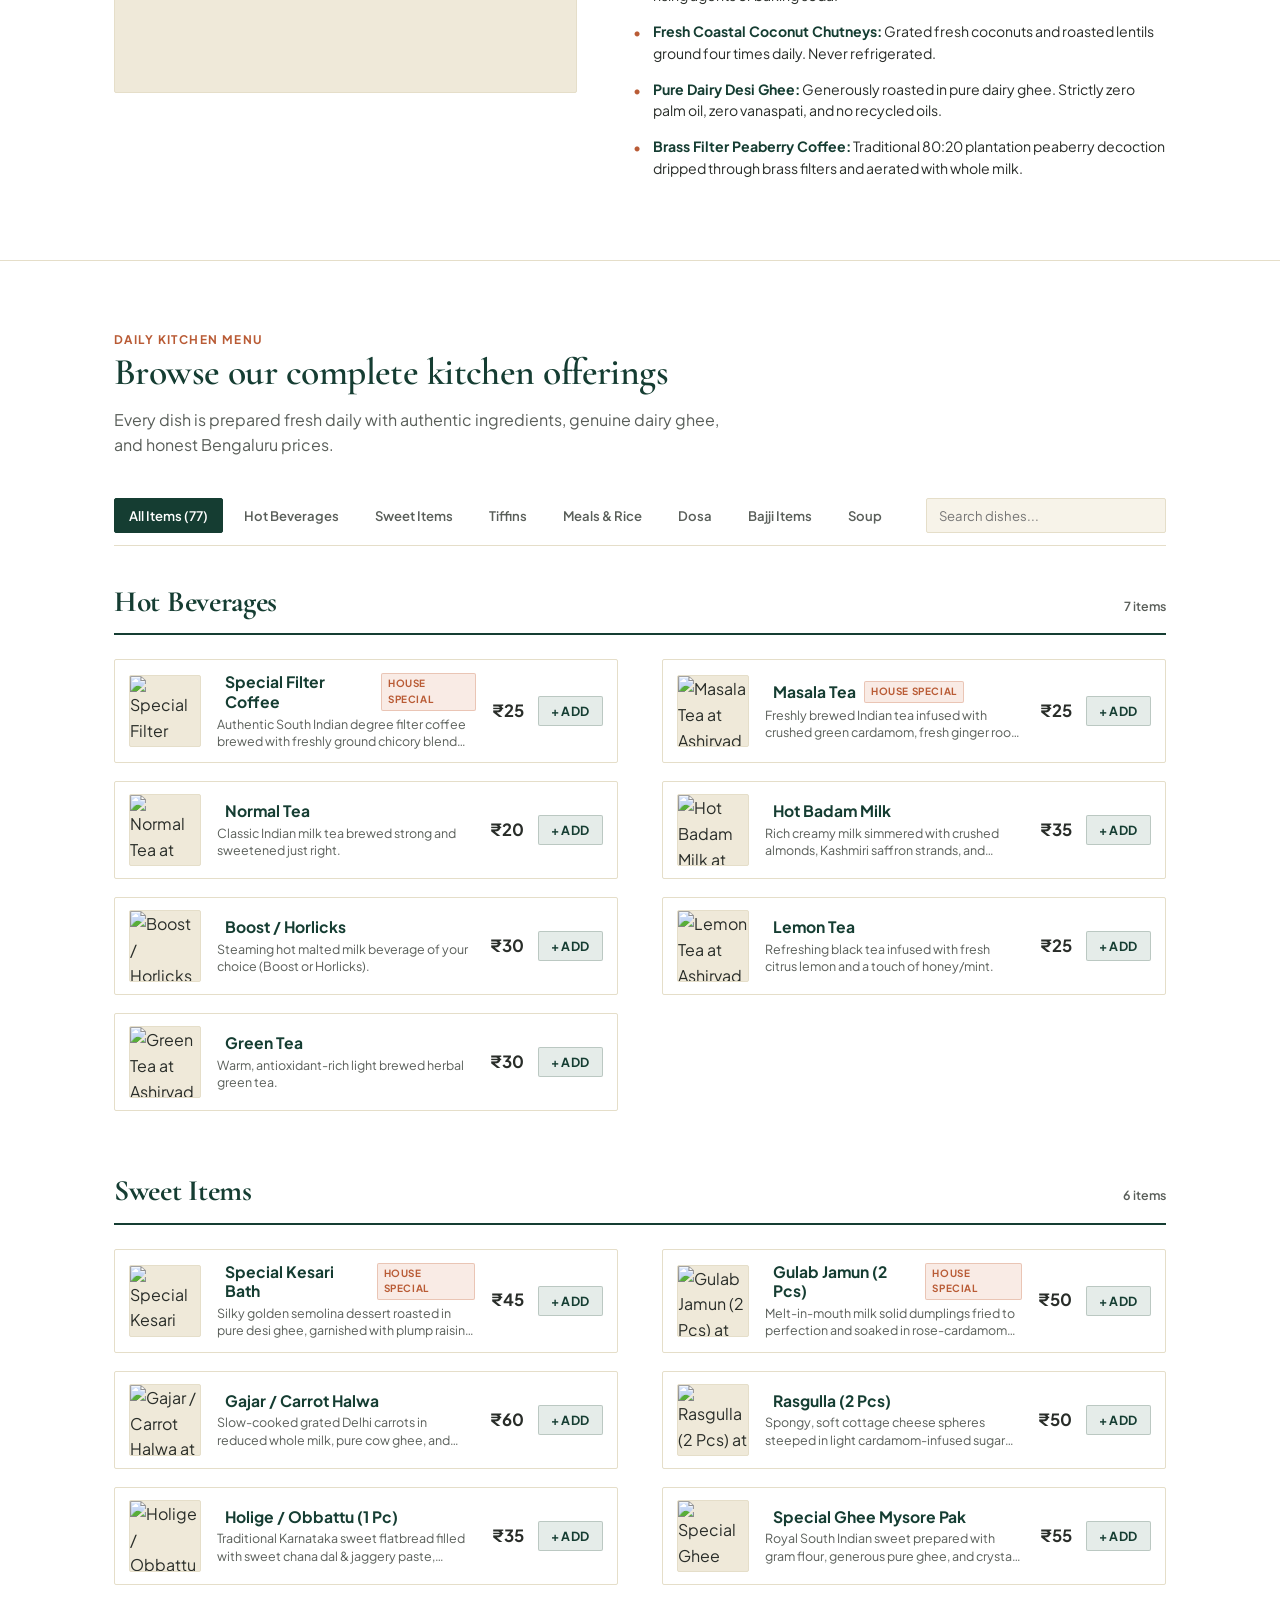
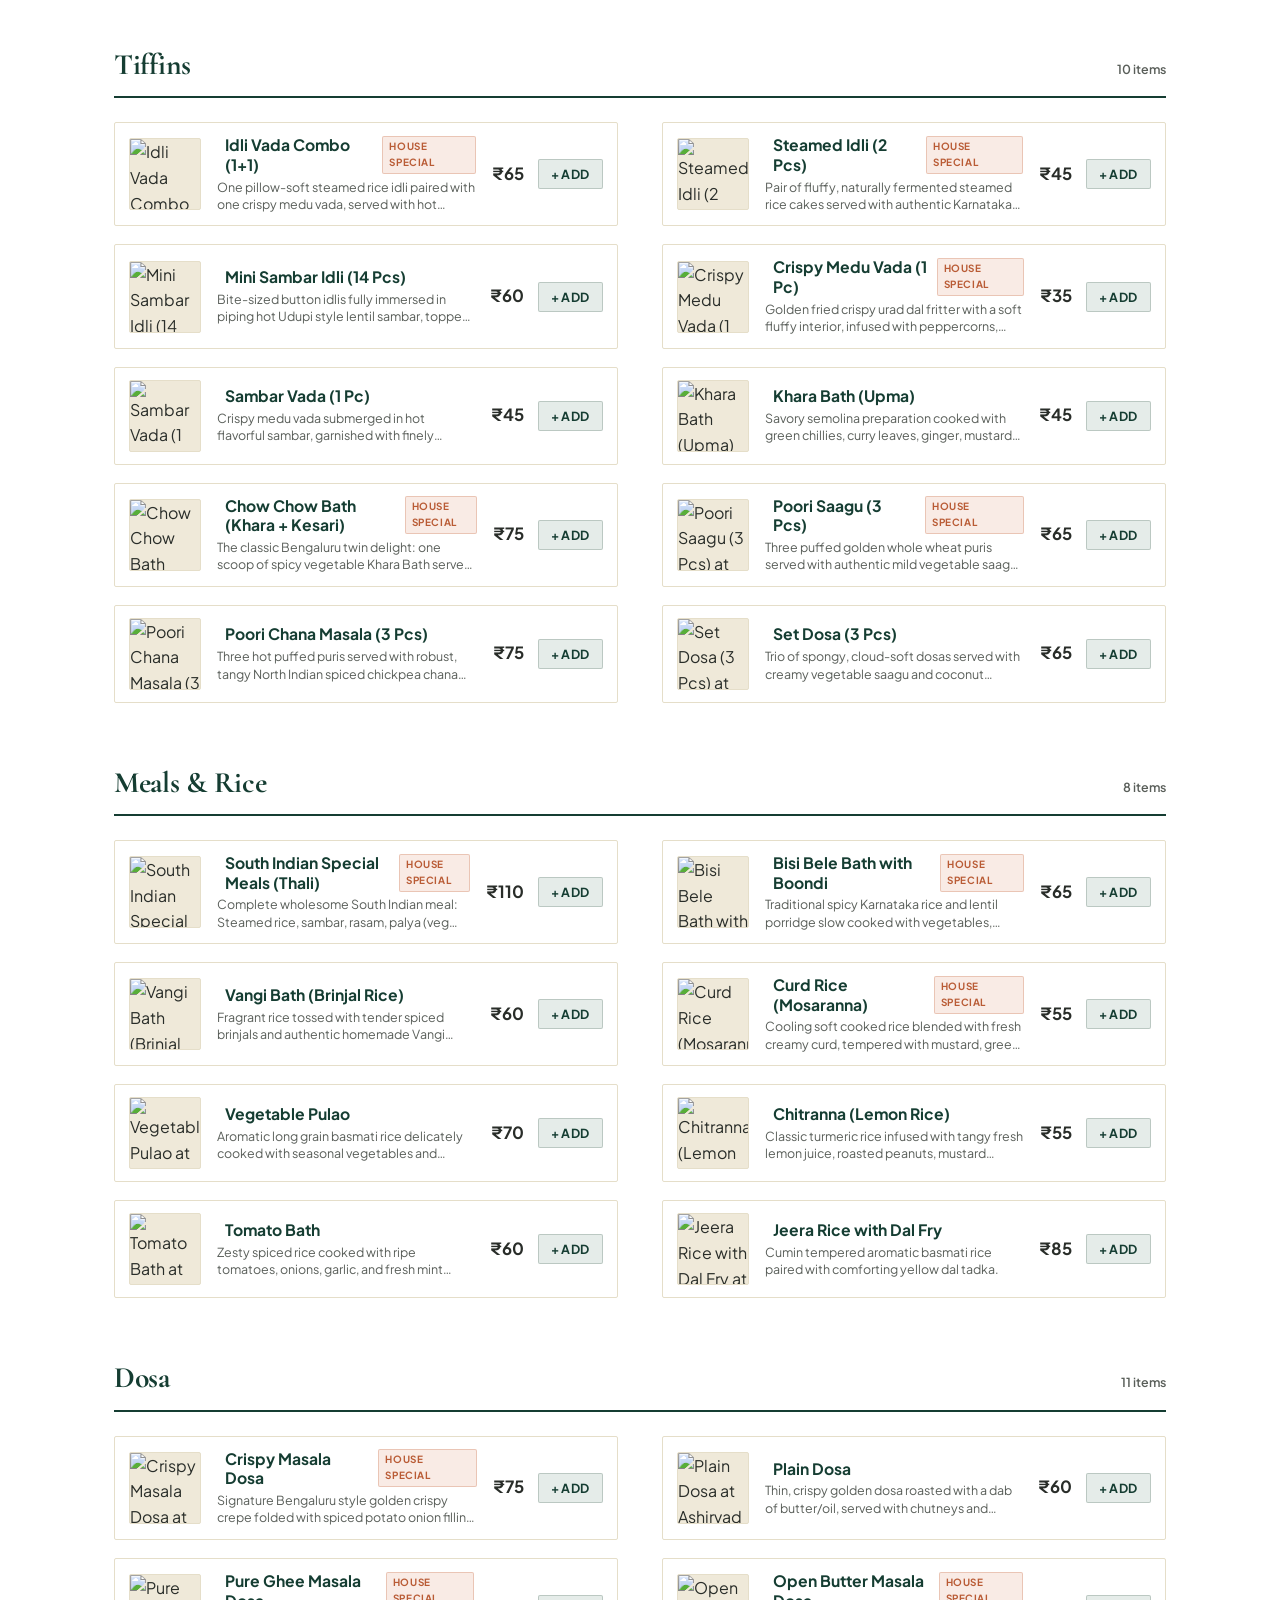
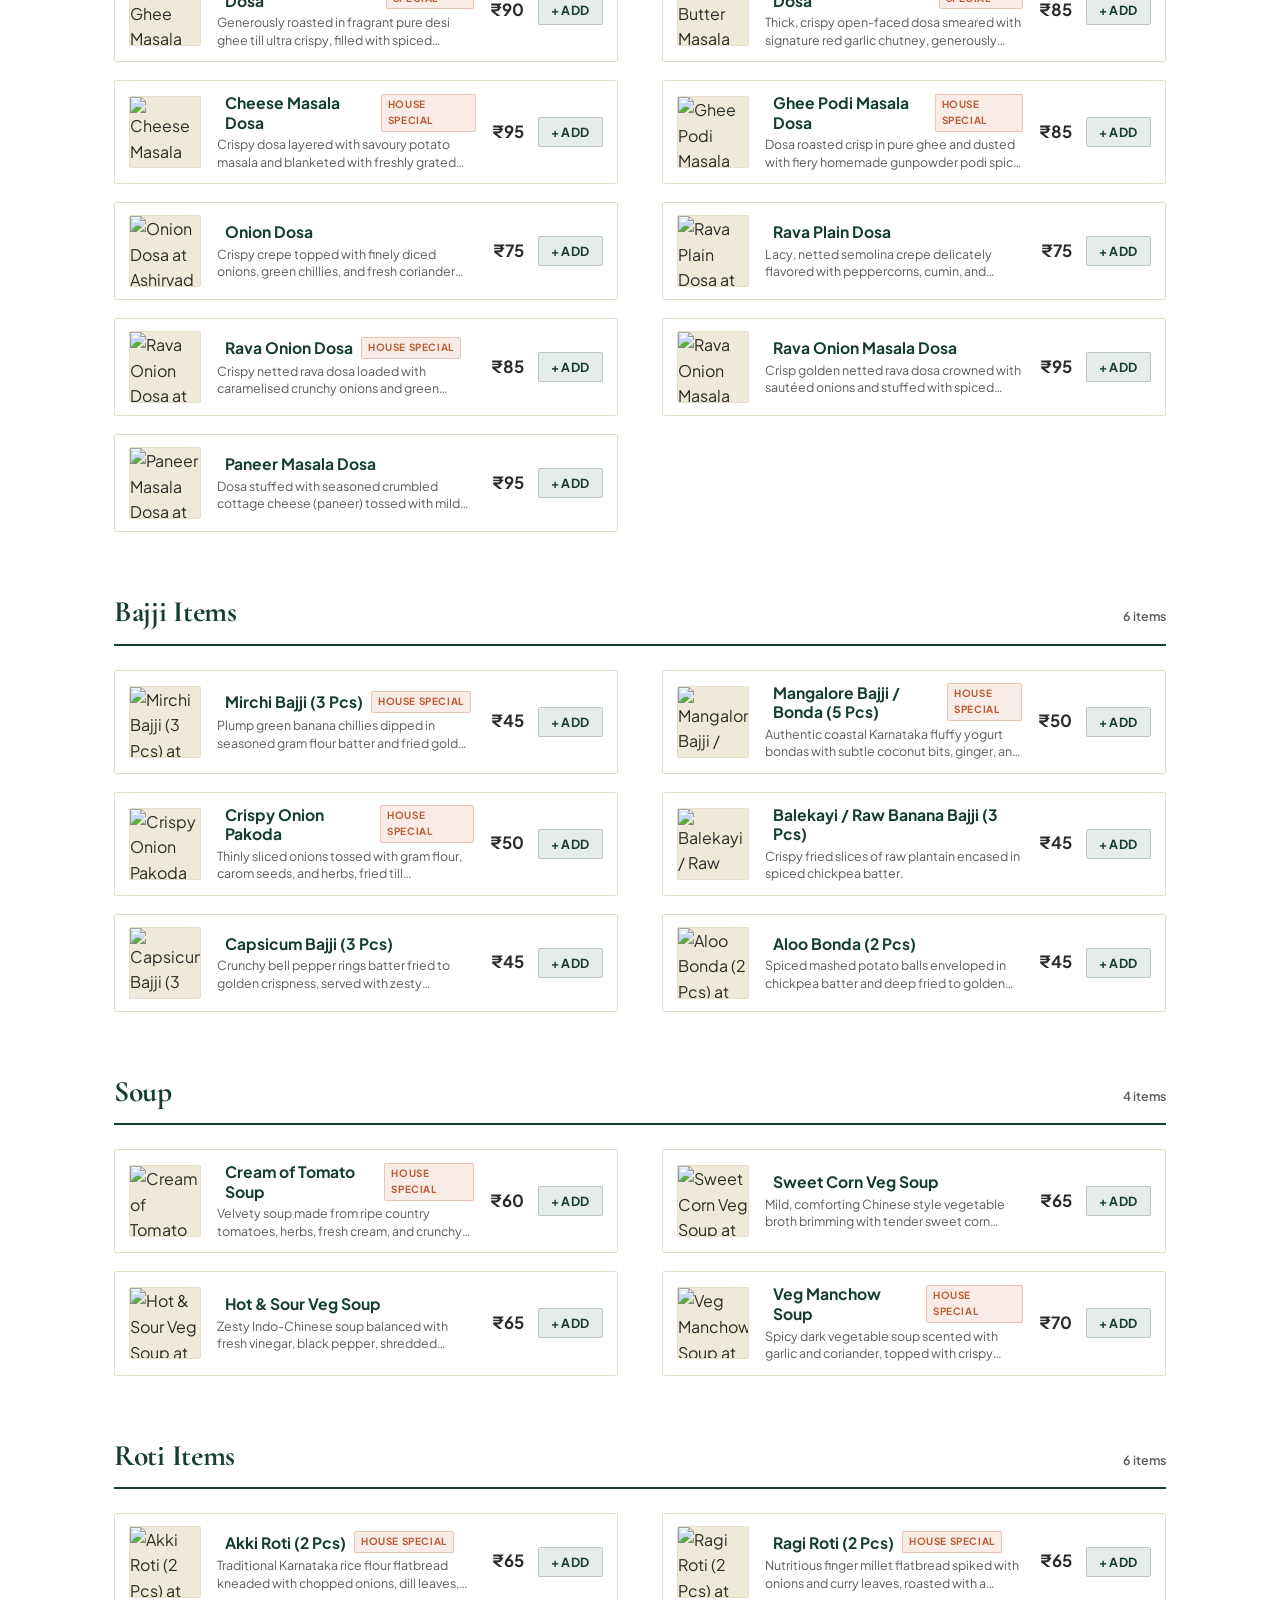
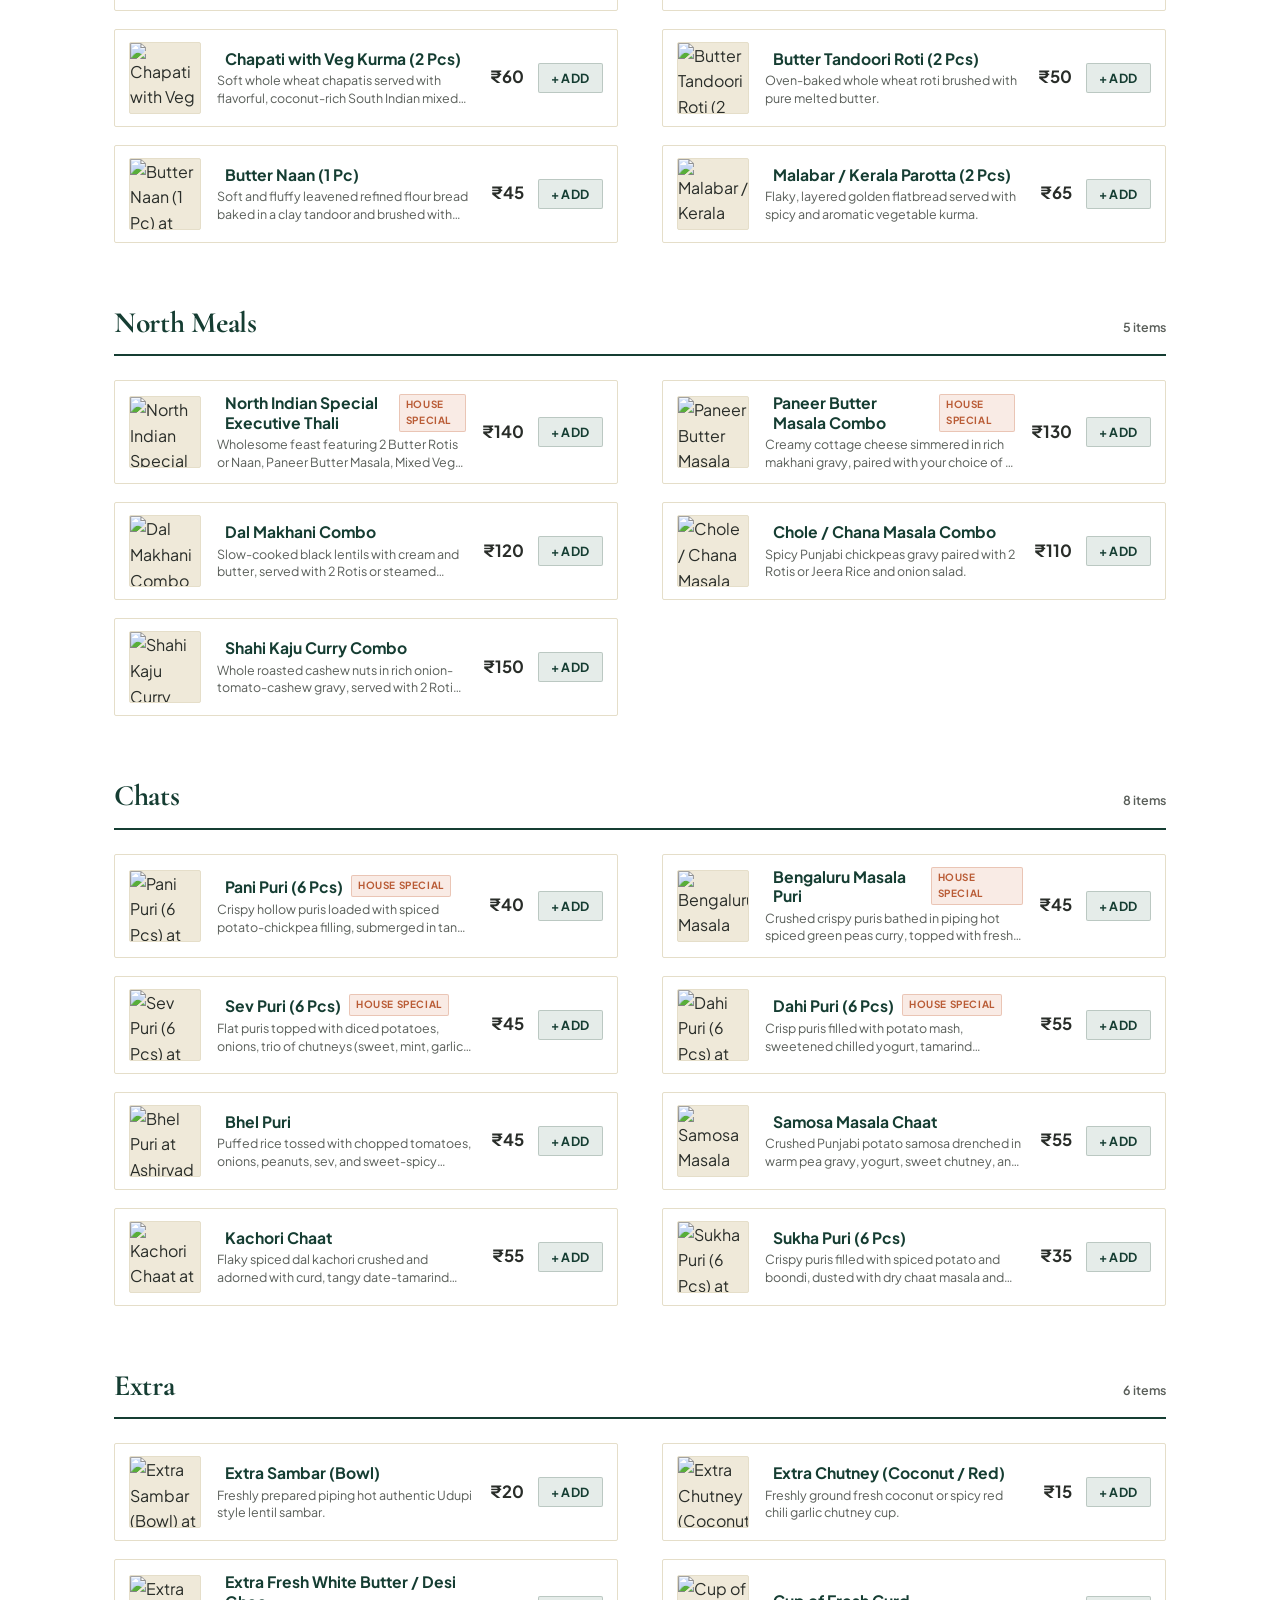
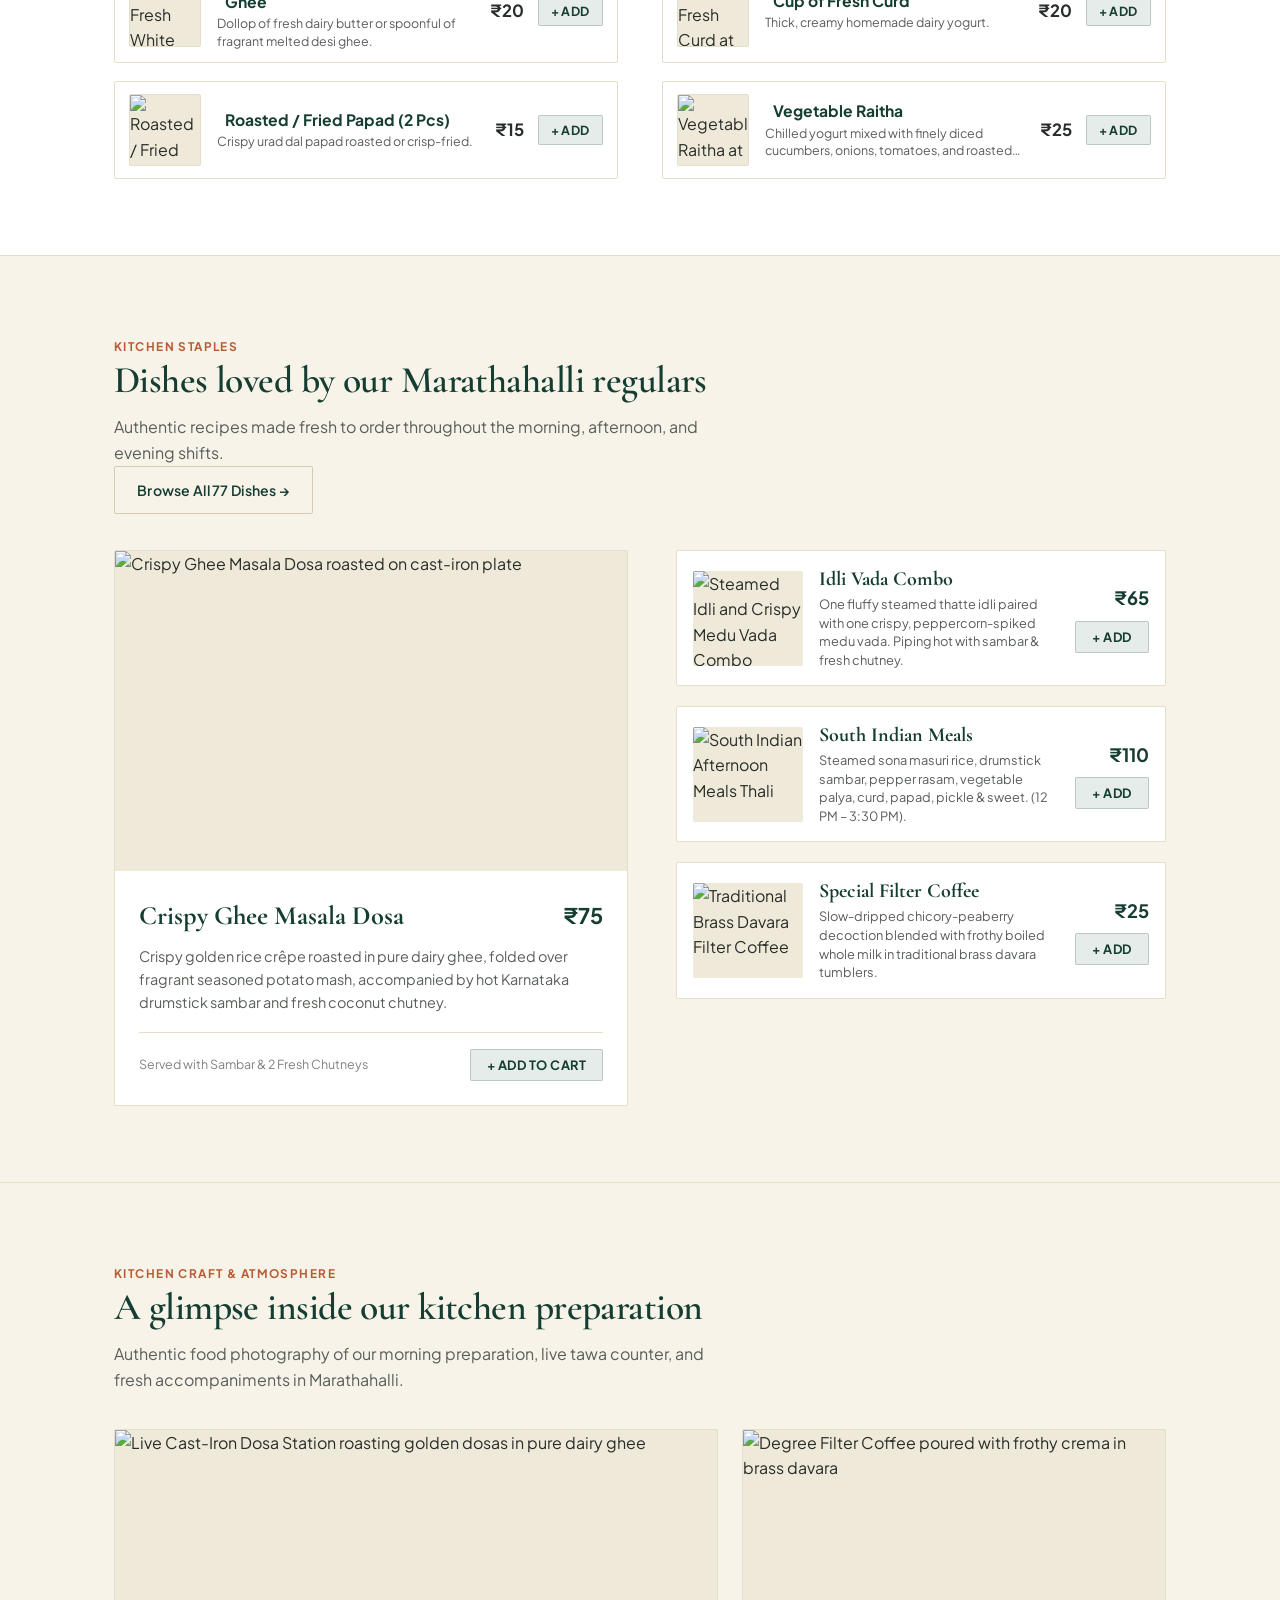
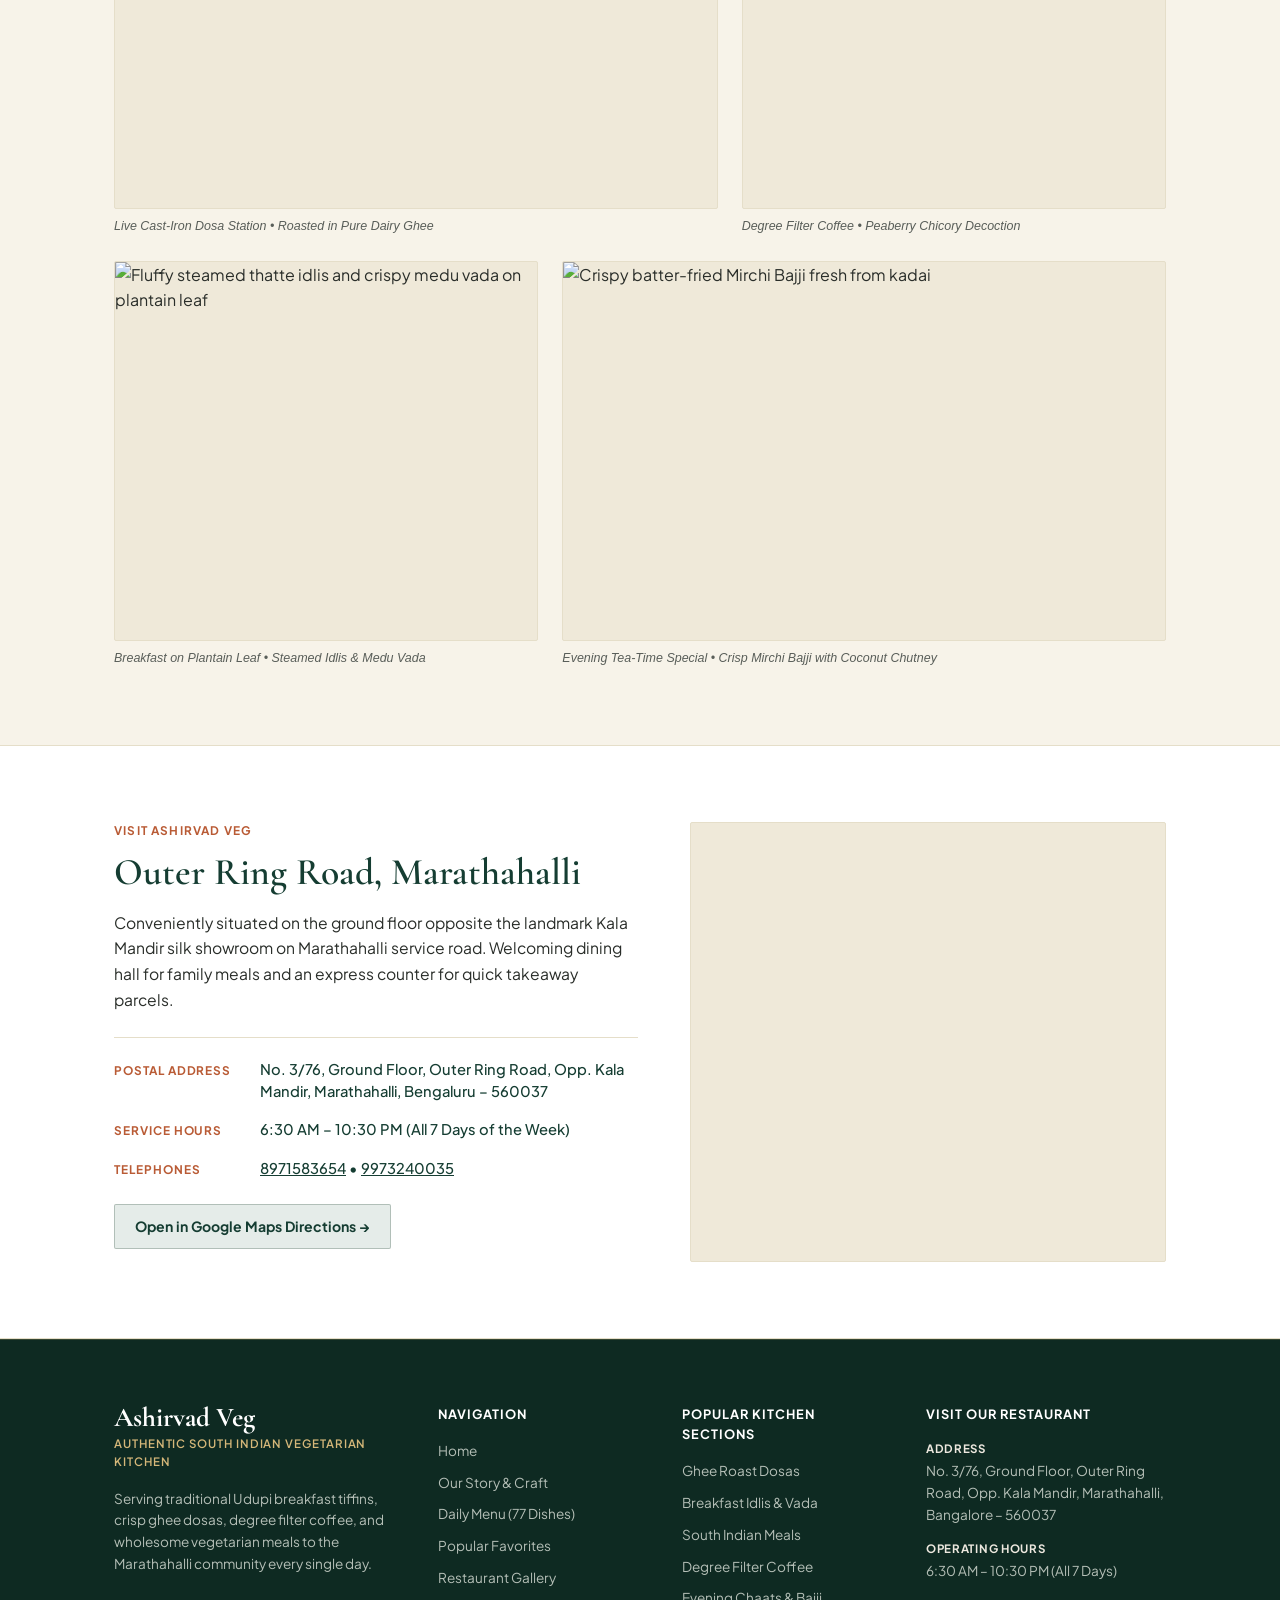
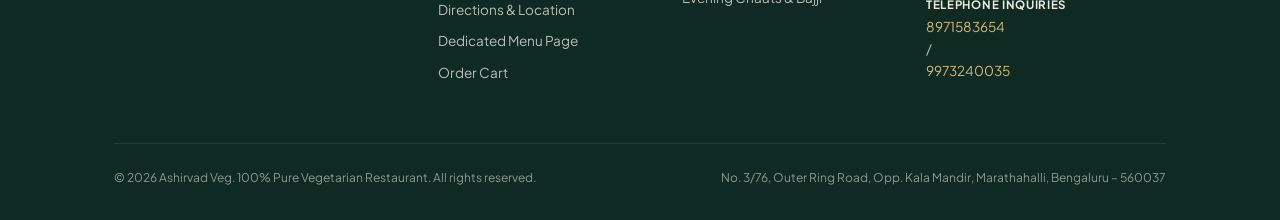
==== commit 1a940b51: "feat: implement cart, checkout pages, and modular JS architecture" ====
--- a/index.html
+++ b/index.html
@@ -55,7 +55,7 @@
         <span>Opp. Kala Mandir, Outer Ring Road, Marathahalli</span>
       </div>
       <div class="top-utility-right">
-        <span>Takeaway & Inquiries: <a href="tel:8971583654" class="top-phone-link">8971583654</a></span>
+        <span>Takeaway &amp; Inquiries: <a href="tel:8971583654" class="top-phone-link">8971583654</a></span>
       </div>
     </div>
   </aside>
@@ -66,15 +66,13 @@
       <a href="index.html" class="brand-identity" aria-label="Ashirvad Veg Home">
         <!-- Bespoke Brass & Forest Crest Emblem -->
         <svg class="brand-crest" viewBox="0 0 100 100" fill="none" xmlns="http://www.w3.org/2000/svg">
-          <circle cx="50" cy="50" r="48" fill="#143826" stroke="#BD5324" stroke-width="2.5"/>
-          <circle cx="50" cy="50" r="42" stroke="rgba(248, 211, 141, 0.4)" stroke-width="1" stroke-dasharray="2 2"/>
-          <!-- Traditional Deepam / Kalasha Motif -->
-          <path d="M50 20C46 28 41 33 41 40C41 45.5 45 49 50 49C55 49 59 45.5 59 40C59 33 54 28 50 20Z" fill="#F8D38D"/>
-          <path d="M50 24C48 29 45 32 45 37C45 40 47.5 42 50 42C52.5 42 55 40 55 37C55 32 52 29 50 24Z" fill="#BD5324"/>
-          <!-- Base Katoris / Lotus Petals -->
-          <path d="M30 68C36 76 64 76 70 68C66 62 34 62 30 68Z" fill="#F8D38D"/>
-          <path d="M33 58C38 64 62 64 67 58C63 53 37 53 33 58Z" fill="#FAF0EB"/>
-          <circle cx="50" cy="74" r="3" fill="#BD5324"/>
+          <circle cx="50" cy="50" r="48" fill="#153D32" stroke="#B95B35" stroke-width="2.5"/>
+          <circle cx="50" cy="50" r="42" stroke="rgba(213, 183, 121, 0.4)" stroke-width="1" stroke-dasharray="2 2"/>
+          <path d="M50 20C46 28 41 33 41 40C41 45.5 45 49 50 49C55 49 59 45.5 59 40C59 33 54 28 50 20Z" fill="#D5B779"/>
+          <path d="M50 24C48 29 45 32 45 37C45 40 47.5 42 50 42C52.5 42 55 40 55 37C55 32 52 29 50 24Z" fill="#B95B35"/>
+          <path d="M30 68C36 76 64 76 70 68C66 62 34 62 30 68Z" fill="#D5B779"/>
+          <path d="M33 58C38 64 62 64 67 58C63 53 37 53 33 58Z" fill="#F7F3E9"/>
+          <circle cx="50" cy="74" r="3" fill="#B95B35"/>
         </svg>
 
         <div class="brand-meta">
@@ -86,24 +84,25 @@
       <!-- Desktop Navigation Links -->
       <nav class="main-nav-links" aria-label="Main Navigation">
         <a href="index.html" class="nav-anchor active">Home</a>
+        <a href="#our-craft-section" class="nav-anchor">Our Story</a>
         <a href="#daily-menu-section" class="nav-anchor">Daily Menu</a>
-        <a href="#our-craft-section" class="nav-anchor">Our Craft</a>
-        <a href="#location-hours-section" class="nav-anchor">Location & Hours</a>
+        <a href="#popular-dishes-section" class="nav-anchor">Popular Dishes</a>
+        <a href="#gallery-section" class="nav-anchor">Gallery</a>
+        <a href="#location-hours-section" class="nav-anchor">Location &amp; Hours</a>
       </nav>
 
       <!-- Header Action Controls -->
       <div class="header-actions">
-        <!-- Direct WhatsApp Action -->
-        <button type="button" class="btn-header-whatsapp" onclick="window.whatsAppOrder.handleOrderSubmit()" aria-label="Order on WhatsApp">
-          <svg width="16" height="16" viewBox="0 0 24 24" fill="currentColor"><path d="M.057 24l1.687-6.163c-1.041-1.804-1.588-3.849-1.587-5.946.003-6.556 5.338-11.891 11.893-11.891 3.181.001 6.167 1.24 8.413 3.488 2.245 2.248 3.481 5.236 3.48 8.414-.003 6.557-5.338 11.892-11.893 11.892-1.99-.001-3.951-.5-5.688-1.448l-6.305 1.654zm6.597-3.807c1.676.995 3.276 1.591 5.392 1.592 5.448 0 9.886-4.434 9.889-9.885.002-5.462-4.415-9.89-9.881-9.892-5.452 0-9.887 4.434-9.889 9.884-.001 2.225.651 3.891 1.746 5.634l-.999 3.648 3.742-.981z"/></svg>
-          <span>WhatsApp Order</span>
-        </button>
-
-        <!-- Slide-out Cart Trigger Button -->
-        <button type="button" class="btn-cart-trigger cart-drawer-trigger" aria-label="View Order Bag">
-          <span>Order Bag</span>
-          <span class="cart-counter-pill cart-badge" style="display: none;">0</span>
-        </button>
+        <!-- Single Cart Entry Point -->
+        <a href="cart.html" class="btn-header-cart" id="headerCartBtn" aria-label="View Shopping Cart">
+          <svg class="cart-icon" width="18" height="18" viewBox="0 0 24 24" fill="none" stroke="currentColor" stroke-width="2" stroke-linecap="round" stroke-linejoin="round">
+            <circle cx="9" cy="21" r="1"></circle>
+            <circle cx="20" cy="21" r="1"></circle>
+            <path d="M1 1h4l2.68 13.39a2 2 0 0 0 2 1.61h9.72a2 2 0 0 0 2-1.61L23 6H6"></path>
+          </svg>
+          <span class="cart-label">Cart</span>
+          <span class="cart-badge" id="headerCartBadge">0</span>
+        </a>
 
         <!-- Mobile Menu Toggle Button -->
         <button type="button" class="mobile-nav-toggle" id="mobileMenuOpenBtn" aria-label="Open Navigation Menu" aria-expanded="false" aria-controls="mobileNavDrawer">
@@ -121,20 +120,24 @@
     <div class="cart-drawer-head">
       <div>
         <div class="brand-title-text" style="color: #FFFFFF; font-size: 1.35rem;">Ashirvad Veg</div>
-        <div style="font-size: 0.68rem; color: #F8D38D; text-transform: uppercase; letter-spacing: 0.06em;">Marathahalli, Bengaluru</div>
+        <div style="font-size: 0.68rem; color: #D5B779; text-transform: uppercase; letter-spacing: 0.06em;">Marathahalli, Bengaluru</div>
       </div>
       <button type="button" class="cart-close-trigger" id="closeNavDrawer" aria-label="Close navigation">✕</button>
     </div>
-    <div style="padding: 24px; display: flex; flex-direction: column; gap: 18px;">
+    <div style="padding: 24px; display: flex; flex-direction: column; gap: 16px;">
       <a href="index.html" class="mobile-nav-link" style="font-size: 1rem; font-weight: 700; color: var(--color-brand-primary);">Home</a>
-      <a href="#daily-menu-section" class="mobile-nav-link" style="font-size: 1rem; font-weight: 600;">Daily Kitchen Menu</a>
-      <a href="#our-craft-section" class="mobile-nav-link" style="font-size: 1rem; font-weight: 600;">Our Craft & Heritage</a>
-      <a href="#location-hours-section" class="mobile-nav-link" style="font-size: 1rem; font-weight: 600;">Location & Opening Hours</a>
+      <a href="#our-craft-section" class="mobile-nav-link" style="font-size: 1rem; font-weight: 600;">Our Story &amp; Kitchen Craft</a>
+      <a href="#daily-menu-section" class="mobile-nav-link" style="font-size: 1rem; font-weight: 600;">Daily Kitchen Menu (77 Dishes)</a>
+      <a href="#popular-dishes-section" class="mobile-nav-link" style="font-size: 1rem; font-weight: 600;">Popular Regular Favorites</a>
+      <a href="#gallery-section" class="mobile-nav-link" style="font-size: 1rem; font-weight: 600;">Restaurant Gallery</a>
+      <a href="#location-hours-section" class="mobile-nav-link" style="font-size: 1rem; font-weight: 600;">Location &amp; Opening Hours</a>
       <a href="menu.html" class="mobile-nav-link" style="font-size: 1rem; font-weight: 600;">Full Menu Page</a>
-
-      <div style="margin-top: 24px; padding-top: 20px; border-top: 1px solid var(--color-border-hairline); display: flex; flex-direction: column; gap: 12px;">
+      <a href="cart.html" class="mobile-nav-link" style="font-size: 1rem; font-weight: 600;">
+        Cart <span class="cart-badge" style="background: var(--color-brand-brass); color: var(--color-brand-primary-dark); font-size: 0.72rem; border-radius: 10px; padding: 1px 7px; margin-left: 6px;">0</span>
+      </a>
+
+      <div style="margin-top: 20px; padding-top: 18px; border-top: 1px solid var(--color-border-hairline); display: flex; flex-direction: column; gap: 12px;">
         <a href="tel:8971583654" class="btn-secondary-outline" style="text-align: center;">Call: 8971583654</a>
-        <button type="button" class="btn-accent-whatsapp" onclick="window.whatsAppOrder.handleOrderSubmit()" style="text-align: center;">Order on WhatsApp</button>
       </div>
     </div>
   </aside>
@@ -143,298 +146,136 @@
   <!-- Main Content Structure -->
   <main>
 
-    <!-- Editorial Hero Section (Asymmetric Architectural Composition) -->
-    <section class="editorial-hero">
+    <!-- ========================================================
+         1. EDITORIAL RESTAURANT HERO SECTION
+         ======================================================== -->
+    <section class="editorial-hero" id="heroSection">
       <div class="container hero-editorial-grid">
         <div class="hero-editorial-left">
-          <span class="brand-eyebrow">Bengaluru's Traditional Udupi Tiffin House</span>
+          <span class="hero-origin-kicker">Ashirvad Veg &bull; Pure Vegetarian &bull; Estd. Bengaluru</span>
           
           <h1 class="hero-main-heading">
-            Freshly ground batters. Crispy ghee dosas. <em>Wholesome Bengaluru cooking.</em>
+            Authentic South Indian Flavours, Stone-Ground &amp; <em>Served Hot Daily.</em>
           </h1>
 
           <p class="hero-editorial-lead">
-            Welcome to Ashirvad Veg. Located opposite Kala Mandir on Marathahalli Outer Ring Road, our kitchen opens at 6:30 AM every morning with hot steaming idlis, cast-iron roasted masala dosas, slow-dripped degree filter coffee, and afternoon plantain-leaf thalis. Honest South Indian food cooked with uncompromised integrity.
+            Welcome to Ashirvad Veg. Located opposite Kala Mandir on Marathahalli Outer Ring Road, our kitchen opens at 6:30 AM every morning with hot steaming thatte idlis, cast-iron roasted ghee dosas, slow-simmered drumstick sambar, and brass filter peaberry coffee. Honest South Indian cooking crafted fresh every single day.
           </p>
 
-          <!-- Meal Timings Anchor Bar -->
-          <div class="hero-meal-slots">
-            <span class="meal-slot-chip"><strong>Morning Tiffins</strong> • 6:30 AM – 11:30 AM</span>
-            <span class="meal-slot-chip"><strong>Midday Meals</strong> • 12:00 PM – 3:30 PM</span>
-            <span class="meal-slot-chip"><strong>Evening Chaats</strong> • 4:00 PM – 7:30 PM</span>
-            <span class="meal-slot-chip"><strong>Dinner Dosas</strong> • 7:00 PM – 10:30 PM</span>
-          </div>
-
-          <!-- Hero Actions -->
-          <div class="hero-actions-group">
-            <a href="#daily-menu-section" class="btn-primary-solid">
-              <span>Explore Daily Menu (77 Dishes)</span>
-              <span>&rarr;</span>
-            </a>
-            <button type="button" class="btn-accent-whatsapp" onclick="window.whatsAppOrder.handleOrderSubmit()">
-              <svg width="18" height="18" viewBox="0 0 24 24" fill="currentColor"><path d="M.057 24l1.687-6.163c-1.041-1.804-1.588-3.849-1.587-5.946.003-6.556 5.338-11.891 11.893-11.891 3.181.001 6.167 1.24 8.413 3.488 2.245 2.248 3.481 5.236 3.48 8.414-.003 6.557-5.338 11.892-11.893 11.892-1.99-.001-3.951-.5-5.688-1.448l-6.305 1.654zm6.597-3.807c1.676.995 3.276 1.591 5.392 1.592 5.448 0 9.886-4.434 9.889-9.885.002-5.462-4.415-9.89-9.881-9.892-5.452 0-9.887 4.434-9.889 9.884-.001 2.225.651 3.891 1.746 5.634l-.999 3.648 3.742-.981z"/></svg>
-              <span>Order on WhatsApp</span>
-            </button>
-            <a href="#location-hours-section" class="btn-secondary-outline">Directions</a>
-          </div>
-
-          <!-- Operational Guarantees -->
-          <div class="hero-guarantees-bar">
-            <div class="guarantee-item">
-              <span class="guarantee-title">
-                <span class="veg-badge"><span class="veg-badge-dot"></span></span>
-                100% Pure Veg
-              </span>
-              <span class="guarantee-desc">Strictly satvik & eggless kitchen</span>
-            </div>
-            <div class="guarantee-item">
-              <span class="guarantee-title">Pure Dairy Ghee</span>
-              <span class="guarantee-desc">Roasted in pure ghee, no palm oil</span>
-            </div>
-            <div class="guarantee-item">
-              <span class="guarantee-title">Stone-Ground Daily</span>
-              <span class="guarantee-desc">Naturally fermented daily batters</span>
-            </div>
-          </div>
-        </div>
-
-        <!-- Hero Visual Composition (Right Column) -->
+          <!-- House Special Feature Banner -->
+          <div class="hero-feature-banner">
+            <div class="feature-banner-tag">House Daily Feature</div>
+            <div class="feature-banner-title">Crispy Ghee Podi Masala Dosa + Degree Filter Coffee</div>
+            <p class="feature-banner-desc">Our signature cast-iron ghee roast with spiced potato mash, paired with piping hot brass davara filter coffee.</p>
+            <div class="feature-banner-meta">
+              <span class="feature-price">₹100</span>
+              <button type="button" class="btn-feature-combo" onclick="window.cartApp.addItem('masala-dosa', 1); window.cartApp.addItem('filter-coffee', 1);" aria-label="Add house combo to cart">
+                <span>+ Add House Combo</span>
+              </button>
+            </div>
+          </div>
+
+          <!-- Clear Navigation Link -->
+          <div>
+            <a href="#daily-menu-section" class="hero-menu-cta">Browse Daily Menu (77 Dishes) &darr;</a>
+          </div>
+        </div>
+
+        <!-- Dominant Food Photography -->
         <div class="hero-visual-frame">
           <div class="hero-photo-wrapper">
-            <img src="https://images.unsplash.com/photo-1668236543090-82eba5ee5976?auto=format&fit=crop&w=800&q=85" alt="Crispy Ghee Masala Dosa with Sambar and Chutneys at Ashirvad Veg" class="hero-main-photo">
-            
-            <div class="hero-stamp-badge">
-              <div class="stamp-badge-title">Estd. Marathahalli</div>
-              <div class="stamp-badge-sub">6:30 AM – 10:30 PM</div>
-            </div>
-
-            <div class="hero-photo-caption">
-              <div>
-                <div class="caption-dish-name">Crispy Ghee Masala Dosa</div>
-                <div class="caption-dish-desc">Cast-iron roasted with spiced potato filling, coconut chutney & hot sambar</div>
-              </div>
-              <div class="caption-dish-price">₹75</div>
-            </div>
-          </div>
-        </div>
-      </div>
-    </section>
-
-    <!-- Section: Restaurant Heritage & Kitchen Craft -->
+            <img src="https://images.unsplash.com/photo-1668236543090-82eba5ee5976?auto=format&fit=crop&w=1200&q=85" alt="Crispy Ghee Masala Dosa with Sambar and Chutneys at Ashirvad Veg" class="hero-main-photo">
+          </div>
+          <p class="hero-editorial-caption">
+            Crispy Ghee Masala Dosa &mdash; roasted on seasoned cast-iron with spiced potato filling, fresh coastal coconut chutney &amp; slow-simmered drumstick sambar. ₹75
+          </p>
+        </div>
+      </div>
+    </section>
+
+    <!-- ========================================================
+         2. EDITORIAL SERVICE SHIFT BANNER
+         ======================================================== -->
+    <section class="section-shift-banner" aria-label="Daily Kitchen Service Shifts">
+      <div class="container shift-banner-grid">
+        <div class="shift-banner-col">
+          <div class="shift-title">Morning Tiffins</div>
+          <div class="shift-hours">6:30 AM &ndash; 11:30 AM</div>
+          <p class="shift-desc">Steaming thatte idlis, medu vada, khara bath &amp; ghee roast dosas with fresh coconut chutney.</p>
+        </div>
+        <div class="shift-banner-col">
+          <div class="shift-title">Midday Meals</div>
+          <div class="shift-hours">12:00 PM &ndash; 3:30 PM</div>
+          <p class="shift-desc">Plantain leaf South Indian thalis, sambar rice, curd rice, rasam &amp; seasonal vegetable palya.</p>
+        </div>
+        <div class="shift-banner-col">
+          <div class="shift-title">Evening Chaats &amp; Bajji</div>
+          <div class="shift-hours">4:00 PM &ndash; 7:30 PM</div>
+          <p class="shift-desc">Hot mirchi bajji, pani puri, sev puri, samosa chaat &amp; fresh brass davara filter coffee.</p>
+        </div>
+        <div class="shift-banner-col">
+          <div class="shift-title">Dinner Service</div>
+          <div class="shift-hours">7:00 PM &ndash; 10:30 PM</div>
+          <p class="shift-desc">Rava dosas, open butter masala dosa, North meals, rotis &amp; soothing warm tiffins.</p>
+        </div>
+      </div>
+    </section>
+
+    <!-- ========================================================
+         3. RESTAURANT CRAFT & HERITAGE (Image & Text Layout)
+         ======================================================== -->
     <section class="section-heritage" id="our-craft-section">
-      <div class="container heritage-grid">
-        <div class="heritage-photos-composition">
-          <div class="heritage-photo-col">
-            <div class="heritage-img-card" style="height: 240px;">
-              <img src="https://images.unsplash.com/photo-1589301760014-d929f3979dbc?auto=format&fit=crop&w=600&q=85" alt="Steamed Idlis and Medu Vada on Banana Leaf" loading="lazy">
-            </div>
-            <div class="heritage-img-card" style="height: 180px;">
-              <img src="https://images.unsplash.com/photo-1601050690597-df0568f70950?auto=format&fit=crop&w=600&q=85" alt="Crispy Fried Mirchi Bajji" loading="lazy">
-            </div>
-          </div>
-          <div class="heritage-photo-col" style="padding-top: 24px;">
-            <div class="heritage-img-card" style="height: 190px;">
-              <img src="https://images.unsplash.com/photo-1514432324607-a09d9b4aefdd?auto=format&fit=crop&w=600&q=85" alt="Traditional Brass Davara Filter Coffee" loading="lazy">
-            </div>
-            <div class="heritage-img-card" style="height: 230px;">
-              <img src="https://images.unsplash.com/photo-1610192244261-3f33de3f55e4?auto=format&fit=crop&w=600&q=85" alt="Traditional South Indian Vegetarian Meal Thali" loading="lazy">
-            </div>
-          </div>
+      <div class="container heritage-editorial-layout">
+        <div class="heritage-photo-frame">
+          <img src="https://images.unsplash.com/photo-1589301760014-d929f3979dbc?auto=format&fit=crop&w=900&q=85" alt="Traditional steamed rice idlis and crispy medu vada served on fresh banana leaf with chutneys" loading="lazy">
+          <p class="heritage-photo-caption">Stone-ground urad dal &amp; rice batter, naturally fermented overnight and steamed fresh at 4:30 AM every morning.</p>
         </div>
 
         <div class="heritage-text-content">
-          <span class="brand-eyebrow">Culinary Discipline & Heritage</span>
-          <h2 class="section-headline">Wholesome food cooked with uncompromised integrity.</h2>
+          <span class="heritage-kicker">Kitchen Discipline &amp; Heritage</span>
+          <h2 class="heritage-headline">Wholesome food cooked with uncompromised integrity.</h2>
           
           <p class="heritage-p">
-            At Ashirvad Veg, our cooking is rooted in time-tested Udupi vegetarian traditions. Every day begins at 4:00 AM with stone-grinding soaked rice and urad dal for our breakfast batters, allowing them to rise through natural fermentation without artificial baking soda or shortcuts.
+            At Ashirvad Veg, our cooking is rooted in time-tested Udupi vegetarian traditions. Every day begins at 4:00 AM with stone-grinding soaked sona masuri rice and whole urad dal for our breakfast batters, allowing them to rise through natural fermentation without artificial baking soda or chemical shortcuts.
           </p>
           <p class="heritage-p">
-            Our Karnataka sambar is slow-simmered in large brass vessels with country drumsticks, shallots, and freshly ground coriander, cumin, and fenugreek. We grind our coconut chutney fresh four times throughout the day so that the chutney served at 7:00 PM is as vibrant as the morning batch.
+            Our Karnataka sambar is slow-simmered in large brass vessels with country drumsticks, shallots, and freshly ground coriander, cumin, and fenugreek. We grind our coconut chutney fresh four times throughout the day so that the chutney served at 7:00 PM is as vibrant and fragrant as the morning batch.
           </p>
 
-          <div class="heritage-pillars">
-            <div class="pillar-item">
-              <h3 class="pillar-heading">Stone-Ground Daily</h3>
-              <p class="pillar-body">Batters ground fresh every morning. Crisp on the edges, fluffy on the inside, naturally fermented.</p>
-            </div>
-            <div class="pillar-item">
-              <h3 class="pillar-heading">Fresh Chutneys 4x Daily</h3>
-              <p class="pillar-body">Freshly grated coastal coconuts and roasted lentils. Never refrigerated or carried over.</p>
-            </div>
-            <div class="pillar-item">
-              <h3 class="pillar-heading">Pure Dairy Desi Ghee</h3>
-              <p class="pillar-body">Generously roasted in genuine ghee. No adulterated shortening, vanaspati, or recycled oil.</p>
-            </div>
-            <div class="pillar-item">
-              <h3 class="pillar-heading">Brass Filter Coffee</h3>
-              <p class="pillar-body">80:20 plantation peaberry decoction dripped through brass filters and aerated with whole milk.</p>
-            </div>
-          </div>
-        </div>
-      </div>
-    </section>
-
-    <!-- Section: House Specialties / Popular Staples -->
-    <section class="section-popular-staples">
-      <div class="container">
-        <div class="section-head-split">
-          <div>
-            <span class="brand-eyebrow">Customer Favorites</span>
-            <h2 class="section-headline">Dishes loved by our Marathahalli regulars</h2>
-            <p class="section-subheadline">Authentic recipes made fresh to order throughout the morning, afternoon, and evening.</p>
-          </div>
-          <div>
-            <a href="#daily-menu-section" class="btn-secondary-outline">Browse All 77 Dishes &rarr;</a>
-          </div>
-        </div>
-
-        <div class="popular-dishes-grid">
-          <!-- Dish 1: Masala Dosa -->
-          <article class="dish-staple-card">
-            <div class="dish-card-media">
-              <span class="dish-card-cat-tag">Dosa</span>
-              <img src="https://images.unsplash.com/photo-1668236543090-82eba5ee5976?auto=format&fit=crop&w=600&q=85" alt="Crispy Masala Dosa at Ashirvad Veg" loading="lazy">
-            </div>
-            <div class="dish-card-body">
-              <div class="dish-card-head-row">
-                <div class="dish-title-group">
-                  <span class="veg-badge"><span class="veg-badge-dot"></span></span>
-                  <h3 class="dish-card-title">Crispy Masala Dosa</h3>
-                </div>
-                <span class="dish-card-price">₹75</span>
-              </div>
-              <p class="dish-card-desc">Crispy golden rice crêpe folded over seasoned potato mash, accompanied by hot Karnataka drumstick sambar and freshly ground coconut chutney.</p>
-              <div class="dish-card-footer">
-                <span class="dish-serve-note">Served with Sambar & 2 Chutneys</span>
-                <button type="button" class="btn-card-add" onclick="window.cartApp.addItem('masala-dosa', 1)">+ Add</button>
-              </div>
-            </div>
-          </article>
-
-          <!-- Dish 2: Idli Vada Combo -->
-          <article class="dish-staple-card">
-            <div class="dish-card-media">
-              <span class="dish-card-cat-tag">Tiffins</span>
-              <img src="https://images.unsplash.com/photo-1589301760014-d929f3979dbc?auto=format&fit=crop&w=600&q=85" alt="Steamed Idli and Medu Vada Combo" loading="lazy">
-            </div>
-            <div class="dish-card-body">
-              <div class="dish-card-head-row">
-                <div class="dish-title-group">
-                  <span class="veg-badge"><span class="veg-badge-dot"></span></span>
-                  <h3 class="dish-card-title">Idli Vada Combo</h3>
-                </div>
-                <span class="dish-card-price">₹65</span>
-              </div>
-              <p class="dish-card-desc">One steamed fluffy rice idli paired with one crispy, peppercorn-spiked medu vada. Served piping hot with lentil sambar and fresh chutney.</p>
-              <div class="dish-card-footer">
-                <span class="dish-serve-note">Morning & Evening Tiffin</span>
-                <button type="button" class="btn-card-add" onclick="window.cartApp.addItem('idli-vada-combo', 1)">+ Add</button>
-              </div>
-            </div>
-          </article>
-
-          <!-- Dish 3: Special Filter Coffee -->
-          <article class="dish-staple-card">
-            <div class="dish-card-media">
-              <span class="dish-card-cat-tag">Beverage</span>
-              <img src="https://images.unsplash.com/photo-1514432324607-a09d9b4aefdd?auto=format&fit=crop&w=600&q=85" alt="Traditional Degree Filter Coffee" loading="lazy">
-            </div>
-            <div class="dish-card-body">
-              <div class="dish-card-head-row">
-                <div class="dish-title-group">
-                  <span class="veg-badge"><span class="veg-badge-dot"></span></span>
-                  <h3 class="dish-card-title">Special Filter Coffee</h3>
-                </div>
-                <span class="dish-card-price">₹25</span>
-              </div>
-              <p class="dish-card-desc">Slow-dripped chicory-peaberry decoction blended with frothy boiled whole milk in traditional brass davara tumblers. Robust, fragrant, and uplifting.</p>
-              <div class="dish-card-footer">
-                <span class="dish-serve-note">Served in Traditional Brass Davara</span>
-                <button type="button" class="btn-card-add" onclick="window.cartApp.addItem('filter-coffee', 1)">+ Add</button>
-              </div>
-            </div>
-          </article>
-
-          <!-- Dish 4: South Indian Meals -->
-          <article class="dish-staple-card">
-            <div class="dish-card-media">
-              <span class="dish-card-cat-tag">Meals & Rice</span>
-              <img src="https://images.unsplash.com/photo-1610192244261-3f33de3f55e4?auto=format&fit=crop&w=600&q=85" alt="South Indian Afternoon Meals Thali" loading="lazy">
-            </div>
-            <div class="dish-card-body">
-              <div class="dish-card-head-row">
-                <div class="dish-title-group">
-                  <span class="veg-badge"><span class="veg-badge-dot"></span></span>
-                  <h3 class="dish-card-title">South Indian Meals</h3>
-                </div>
-                <span class="dish-card-price">₹110</span>
-              </div>
-              <p class="dish-card-desc">Wholesome afternoon thali with steamed sona masuri rice, drumstick sambar, pepper rasam, vegetable palya, fresh curd, roasted papad, pickle and sweet.</p>
-              <div class="dish-card-footer">
-                <span class="dish-serve-note">Available 12:00 PM – 3:30 PM</span>
-                <button type="button" class="btn-card-add" onclick="window.cartApp.addItem('south-indian-meals', 1)">+ Add</button>
-              </div>
-            </div>
-          </article>
-
-          <!-- Dish 5: Chow Chow Bath -->
-          <article class="dish-staple-card">
-            <div class="dish-card-media">
-              <span class="dish-card-cat-tag">Tiffins</span>
-              <img src="https://images.unsplash.com/photo-1626777552726-4a6b54c97e46?auto=format&fit=crop&w=600&q=85" alt="Bangalore Special Chow Chow Bath" loading="lazy">
-            </div>
-            <div class="dish-card-body">
-              <div class="dish-card-head-row">
-                <div class="dish-title-group">
-                  <span class="veg-badge"><span class="veg-badge-dot"></span></span>
-                  <h3 class="dish-card-title">Chow Chow Bath</h3>
-                </div>
-                <span class="dish-card-price">₹75</span>
-              </div>
-              <p class="dish-card-desc">The iconic Bangalore tiffin pairing of spicy vegetable Khara Bath with golden cashew Kesari Bath roasted in pure dairy ghee.</p>
-              <div class="dish-card-footer">
-                <span class="dish-serve-note">Savory Khara + Sweet Kesari</span>
-                <button type="button" class="btn-card-add" onclick="window.cartApp.addItem('chow-chow-bath', 1)">+ Add</button>
-              </div>
-            </div>
-          </article>
-
-          <!-- Dish 6: Mirchi Bajji -->
-          <article class="dish-staple-card">
-            <div class="dish-card-media">
-              <span class="dish-card-cat-tag">Bajji Items</span>
-              <img src="https://images.unsplash.com/photo-1601050690597-df0568f70950?auto=format&fit=crop&w=600&q=85" alt="Crispy Fried Mirchi Bajji" loading="lazy">
-            </div>
-            <div class="dish-card-body">
-              <div class="dish-card-head-row">
-                <div class="dish-title-group">
-                  <span class="veg-badge"><span class="veg-badge-dot"></span></span>
-                  <h3 class="dish-card-title">Mirchi Bajji (3 Pcs)</h3>
-                </div>
-                <span class="dish-card-price">₹45</span>
-              </div>
-              <p class="dish-card-desc">Plump green chillies enveloped in seasoned chickpea batter, fried crisp to order and served hot with freshly ground coconut chutney.</p>
-              <div class="dish-card-footer">
-                <span class="dish-serve-note">Evening Tea-Time Special</span>
-                <button type="button" class="btn-card-add" onclick="window.cartApp.addItem('mirchi-bajji', 1)">+ Add</button>
-              </div>
-            </div>
-          </article>
-        </div>
-      </div>
-    </section>
-
-    <!-- Section: Daily Kitchen Menu (Interactive Direct Digital Menu) -->
+          <div class="heritage-commitments-list">
+            <div class="commitment-row">
+              <span class="commitment-bullet">&bull;</span>
+              <p class="commitment-text"><strong>Stone-Ground Daily Batters:</strong> Naturally fermented overnight without artificial rising agents or baking soda.</p>
+            </div>
+            <div class="commitment-row">
+              <span class="commitment-bullet">&bull;</span>
+              <p class="commitment-text"><strong>Fresh Coastal Coconut Chutneys:</strong> Grated fresh coconuts and roasted lentils ground four times daily. Never refrigerated.</p>
+            </div>
+            <div class="commitment-row">
+              <span class="commitment-bullet">&bull;</span>
+              <p class="commitment-text"><strong>Pure Dairy Desi Ghee:</strong> Generously roasted in pure dairy ghee. Strictly zero palm oil, zero vanaspati, and no recycled oils.</p>
+            </div>
+            <div class="commitment-row">
+              <span class="commitment-bullet">&bull;</span>
+              <p class="commitment-text"><strong>Brass Filter Peaberry Coffee:</strong> Traditional 80:20 plantation peaberry decoction dripped through brass filters and aerated with whole milk.</p>
+            </div>
+          </div>
+        </div>
+      </div>
+    </section>
+
+    <!-- ========================================================
+         4. DAILY KITCHEN MENU (Interactive 77 Items)
+         ======================================================== -->
     <section class="section-live-menu" id="daily-menu-section">
       <div class="container">
-        <div>
-          <span class="brand-eyebrow">Daily Kitchen Menu</span>
+        <div style="margin-bottom: 28px;">
+          <span class="hero-origin-kicker">Daily Kitchen Menu</span>
           <h2 class="section-headline">Browse our complete kitchen offerings</h2>
-          <p class="section-subheadline">Every dish is prepared fresh daily with authentic ingredients, genuine dairy ghee, and accurate prices.</p>
-        </div>
-
-        <!-- Menu Explorer Sticky Filter Bar -->
+          <p class="section-subheadline">Every dish is prepared fresh daily with authentic ingredients, genuine dairy ghee, and honest Bengaluru prices.</p>
+        </div>
+
+        <!-- Menu Explorer Filter Bar -->
         <nav class="menu-explorer-controls" aria-label="Menu category filters">
           <div class="menu-controls-flex">
             <div class="menu-category-tabs-row" role="tablist">
@@ -442,7 +283,7 @@
               <button type="button" class="menu-tab-btn" data-category="hot-beverages" role="tab">Hot Beverages</button>
               <button type="button" class="menu-tab-btn" data-category="sweet-items" role="tab">Sweet Items</button>
               <button type="button" class="menu-tab-btn" data-category="tiffins" role="tab">Tiffins</button>
-              <button type="button" class="menu-tab-btn" data-category="meals-rice" role="tab">Meals & Rice</button>
+              <button type="button" class="menu-tab-btn" data-category="meals-rice" role="tab">Meals &amp; Rice</button>
               <button type="button" class="menu-tab-btn" data-category="dosa" role="tab">Dosa</button>
               <button type="button" class="menu-tab-btn" data-category="bajji-items" role="tab">Bajji Items</button>
               <button type="button" class="menu-tab-btn" data-category="soup" role="tab">Soup</button>
@@ -466,224 +307,210 @@
       </div>
     </section>
 
-    <!-- Section: Editorial Photography Gallery (Varied Asymmetric Layout) -->
-    <section class="section-editorial-gallery">
+    <!-- ========================================================
+         5. POPULAR FOOD ITEMS (Simple Photographic Arrangement)
+         ======================================================== -->
+    <section class="section-popular-staples" id="popular-dishes-section">
+      <div class="container">
+        <div class="section-head-split">
+          <div>
+            <span class="hero-origin-kicker">Kitchen Staples</span>
+            <h2 class="section-headline">Dishes loved by our Marathahalli regulars</h2>
+            <p class="section-subheadline">Authentic recipes made fresh to order throughout the morning, afternoon, and evening shifts.</p>
+          </div>
+          <div>
+            <a href="#daily-menu-section" class="btn-secondary-outline">Browse All 77 Dishes &rarr;</a>
+          </div>
+        </div>
+
+        <div class="popular-arrangement-grid">
+          <!-- Left Hero Feature: Crispy Ghee Masala Dosa -->
+          <article class="popular-hero-feature">
+            <div class="popular-hero-media">
+              <img src="https://images.unsplash.com/photo-1668236543090-82eba5ee5976?auto=format&fit=crop&w=800&q=85" alt="Crispy Ghee Masala Dosa roasted on cast-iron plate" loading="lazy">
+            </div>
+            <div class="popular-hero-content">
+              <div class="popular-dish-title-row">
+                <h3 class="popular-dish-title">Crispy Ghee Masala Dosa</h3>
+                <span class="popular-dish-price">₹75</span>
+              </div>
+              <p class="popular-dish-desc">Crispy golden rice crêpe roasted in pure dairy ghee, folded over fragrant seasoned potato mash, accompanied by hot Karnataka drumstick sambar and fresh coconut chutney.</p>
+              <div class="popular-hero-action">
+                <span class="popular-dish-serve">Served with Sambar &amp; 2 Fresh Chutneys</span>
+                <button type="button" class="btn-inline-add" onclick="window.cartApp.addItem('masala-dosa', 1)">+ Add to Cart</button>
+              </div>
+            </div>
+          </article>
+
+          <!-- Right Stacked Arrangement -->
+          <div class="popular-stacked-list">
+            <!-- Item 1: Idli Vada Combo -->
+            <article class="popular-stacked-row">
+              <div class="stacked-row-thumb">
+                <img src="https://images.unsplash.com/photo-1589301760014-d929f3979dbc?auto=format&fit=crop&w=300&q=85" alt="Steamed Idli and Crispy Medu Vada Combo" loading="lazy">
+              </div>
+              <div class="stacked-row-info">
+                <h3 class="stacked-row-name">Idli Vada Combo</h3>
+                <p class="stacked-row-desc">One fluffy steamed thatte idli paired with one crispy, peppercorn-spiked medu vada. Piping hot with sambar &amp; fresh chutney.</p>
+              </div>
+              <div class="stacked-row-action">
+                <span class="stacked-row-price">₹65</span>
+                <button type="button" class="btn-inline-add" onclick="window.cartApp.addItem('idli-vada-combo', 1)">+ Add</button>
+              </div>
+            </article>
+
+            <!-- Item 2: South Indian Meals -->
+            <article class="popular-stacked-row">
+              <div class="stacked-row-thumb">
+                <img src="https://images.unsplash.com/photo-1610192244261-3f33de3f55e4?auto=format&fit=crop&w=300&q=85" alt="South Indian Afternoon Meals Thali" loading="lazy">
+              </div>
+              <div class="stacked-row-info">
+                <h3 class="stacked-row-name">South Indian Meals</h3>
+                <p class="stacked-row-desc">Steamed sona masuri rice, drumstick sambar, pepper rasam, vegetable palya, curd, papad, pickle &amp; sweet. (12 PM – 3:30 PM).</p>
+              </div>
+              <div class="stacked-row-action">
+                <span class="stacked-row-price">₹110</span>
+                <button type="button" class="btn-inline-add" onclick="window.cartApp.addItem('south-indian-meals', 1)">+ Add</button>
+              </div>
+            </article>
+
+            <!-- Item 3: Special Filter Coffee -->
+            <article class="popular-stacked-row">
+              <div class="stacked-row-thumb">
+                <img src="https://images.unsplash.com/photo-1514432324607-a09d9b4aefdd?auto=format&fit=crop&w=300&q=85" alt="Traditional Brass Davara Filter Coffee" loading="lazy">
+              </div>
+              <div class="stacked-row-info">
+                <h3 class="stacked-row-name">Special Filter Coffee</h3>
+                <p class="stacked-row-desc">Slow-dripped chicory-peaberry decoction blended with frothy boiled whole milk in traditional brass davara tumblers.</p>
+              </div>
+              <div class="stacked-row-action">
+                <span class="stacked-row-price">₹25</span>
+                <button type="button" class="btn-inline-add" onclick="window.cartApp.addItem('filter-coffee', 1)">+ Add</button>
+              </div>
+            </article>
+          </div>
+        </div>
+      </div>
+    </section>
+
+    <!-- ========================================================
+         6. RESTAURANT GALLERY (Asymmetric Photographic Spread)
+         ======================================================== -->
+    <section class="section-editorial-gallery" id="gallery-section">
       <div class="container">
         <div>
-          <span class="brand-eyebrow">Restaurant Atmosphere</span>
-          <h2 class="section-headline">A glimpse inside our kitchen & dining hall</h2>
-          <p class="section-subheadline">Authentic food photography of our morning preparation, live tawa counter, and welcoming Marathahalli hall.</p>
-        </div>
-
-        <div class="gallery-asymmetric-grid" style="margin-top: 32px;">
-          <!-- 1. Wide Feature: Live Cast-Iron Dosa Station -->
-          <div class="gallery-tile tile-span-8">
-            <img src="https://images.unsplash.com/photo-1668236543090-82eba5ee5976?auto=format&fit=crop&w=1000&q=85" alt="Live Cast-Iron Dosa Station roasting golden dosas in pure ghee" loading="lazy">
-            <div class="gallery-tile-caption">Live Cast-Iron Dosa Station • Pure Dairy Ghee Roast</div>
-          </div>
-
-          <!-- 2. Feature: Brass Filter Coffee Preparation -->
-          <div class="gallery-tile tile-span-4">
-            <img src="https://images.unsplash.com/photo-1514432324607-a09d9b4aefdd?auto=format&fit=crop&w=600&q=85" alt="Degree Filter Coffee poured with frothy crema in brass davara" loading="lazy">
-            <div class="gallery-tile-caption">Degree Filter Coffee • Peaberry Decoction</div>
-          </div>
-
-          <!-- 3. Standard Feature: Morning Tiffin Spread -->
-          <div class="gallery-tile tile-span-4-row2">
-            <img src="https://images.unsplash.com/photo-1589301760014-d929f3979dbc?auto=format&fit=crop&w=600&q=85" alt="Fluffy steamed idlis and medu vada on plantain leaf" loading="lazy">
-            <div class="gallery-tile-caption">Morning Breakfast Spread • Steamed Idlis & Vada</div>
-          </div>
-
-          <!-- 4. Standard Feature: Afternoon South Indian Meals -->
-          <div class="gallery-tile tile-span-4-row2">
-            <img src="https://images.unsplash.com/photo-1610192244261-3f33de3f55e4?auto=format&fit=crop&w=600&q=85" alt="Traditional South Indian afternoon vegetarian meal thali" loading="lazy">
-            <div class="gallery-tile-caption">Afternoon South Indian Meals • Served 12 PM - 3:30 PM</div>
-          </div>
-
-          <!-- 5. Standard Feature: Spacious Family Dining Hall -->
-          <div class="gallery-tile tile-span-4-row2">
-            <img src="https://images.unsplash.com/photo-1517248135467-4c7edcad34c4?auto=format&fit=crop&w=600&q=85" alt="Clean and comfortable vegetarian restaurant dining hall" loading="lazy">
-            <div class="gallery-tile-caption">Comfortable Family-Friendly Dining Hall</div>
-          </div>
-        </div>
-      </div>
-    </section>
-
-    <!-- Section: Location, Operating Hours & Practical Information -->
+          <span class="hero-origin-kicker">Kitchen Craft &amp; Atmosphere</span>
+          <h2 class="section-headline">A glimpse inside our kitchen preparation</h2>
+          <p class="section-subheadline">Authentic food photography of our morning preparation, live tawa counter, and fresh accompaniments in Marathahalli.</p>
+        </div>
+
+        <div class="gallery-asymmetric-spread">
+          <!-- 1. Live Cast-Iron Dosa Station (Span 7) -->
+          <div class="gallery-item-7">
+            <div class="gallery-item-frame">
+              <img src="https://images.unsplash.com/photo-1668236543090-82eba5ee5976?auto=format&fit=crop&w=1200&q=85" alt="Live Cast-Iron Dosa Station roasting golden dosas in pure dairy ghee" loading="lazy">
+            </div>
+            <div class="gallery-caption-strip">Live Cast-Iron Dosa Station &bull; Roasted in Pure Dairy Ghee</div>
+          </div>
+
+          <!-- 2. Brass Filter Coffee (Span 5) -->
+          <div class="gallery-item-5">
+            <div class="gallery-item-frame">
+              <img src="https://images.unsplash.com/photo-1514432324607-a09d9b4aefdd?auto=format&fit=crop&w=800&q=85" alt="Degree Filter Coffee poured with frothy crema in brass davara" loading="lazy">
+            </div>
+            <div class="gallery-caption-strip">Degree Filter Coffee &bull; Peaberry Chicory Decoction</div>
+          </div>
+
+          <!-- 3. Morning Breakfast Spread (Span 5) -->
+          <div class="gallery-item-5">
+            <div class="gallery-item-frame">
+              <img src="https://images.unsplash.com/photo-1589301760014-d929f3979dbc?auto=format&fit=crop&w=800&q=85" alt="Fluffy steamed thatte idlis and crispy medu vada on plantain leaf" loading="lazy">
+            </div>
+            <div class="gallery-caption-strip">Breakfast on Plantain Leaf &bull; Steamed Idlis &amp; Medu Vada</div>
+          </div>
+
+          <!-- 4. Evening Mirchi Bajji (Span 7) -->
+          <div class="gallery-item-7">
+            <div class="gallery-item-frame">
+              <img src="https://images.unsplash.com/photo-1601050690597-df0568f70950?auto=format&fit=crop&w=1200&q=85" alt="Crispy batter-fried Mirchi Bajji fresh from kadai" loading="lazy">
+            </div>
+            <div class="gallery-caption-strip">Evening Tea-Time Special &bull; Crisp Mirchi Bajji with Coconut Chutney</div>
+          </div>
+        </div>
+      </div>
+    </section>
+
+    <!-- ========================================================
+         7. LOCATION & PRACTICAL INFORMATION
+         ======================================================== -->
     <section class="section-location-practical" id="location-hours-section">
       <div class="container location-practical-grid">
-        <div class="practical-info-col">
-          <span class="brand-eyebrow">Visit Ashirvad Veg</span>
-          <h2 class="section-headline">Easily accessible on Outer Ring Road</h2>
-          <p class="section-subheadline">
-            Conveniently situated on the ground floor opposite the landmark Kala Mandir in Marathahalli. Ample space for family dine-in and a dedicated counter for takeaway parcels.
+        <div class="practical-details-col">
+          <span class="heritage-kicker">Visit Ashirvad Veg</span>
+          <h2 class="practical-heading">Outer Ring Road, Marathahalli</h2>
+          <p class="practical-intro">
+            Conveniently situated on the ground floor opposite the landmark Kala Mandir silk showroom on Marathahalli service road. Welcoming dining hall for family meals and an express counter for quick takeaway parcels.
           </p>
 
-          <div class="practical-cards-list">
-            <!-- Address Card -->
-            <div class="practical-card">
-              <div class="practical-card-icon">
-                <svg width="20" height="20" viewBox="0 0 24 24" fill="none" stroke="currentColor" stroke-width="2"><path d="M21 10c0 7-9 13-9 13s-9-6-9-13a9 9 0 0 1 18 0z"></path><circle cx="12" cy="10" r="3"></circle></svg>
-              </div>
-              <div class="practical-card-content">
-                <span class="practical-card-label">Postal Address</span>
-                <span class="practical-card-val">No. 3/76, Ground Floor, Outer Ring Road, Opp. Kala Mandir, Marathahalli, Bangalore – 560037</span>
-                <span class="practical-card-note">Opposite Kala Mandir silk showroom on service road</span>
-              </div>
-            </div>
-
-            <!-- Hours Card -->
-            <div class="practical-card">
-              <div class="practical-card-icon">
-                <svg width="20" height="20" viewBox="0 0 24 24" fill="none" stroke="currentColor" stroke-width="2"><circle cx="12" cy="12" r="10"></circle><polyline points="12 6 12 12 16 14"></polyline></svg>
-              </div>
-              <div class="practical-card-content">
-                <span class="practical-card-label">Daily Service Timings</span>
-                <span class="practical-card-val">6:30 AM – 10:30 PM (All 7 Days of the Week)</span>
-                <span class="practical-card-note">Breakfast from 6:30 AM • Meals from 12:00 PM • Evening Snacks from 4:00 PM</span>
-              </div>
-            </div>
-
-            <!-- Direct Phone Card -->
-            <div class="practical-card">
-              <div class="practical-card-icon">
-                <svg width="20" height="20" viewBox="0 0 24 24" fill="none" stroke="currentColor" stroke-width="2"><path d="M22 16.92v3a2 2 0 0 1-2.18 2 19.79 19.79 0 0 1-8.63-3.07 19.5 19.5 0 0 1-6-6 19.79 19.79 0 0 1-3.07-8.67A2 2 0 0 1 4.11 2h3a2 2 0 0 1 2 1.72 12.84 12.84 0 0 0 .7 2.81 2 2 0 0 1-.45 2.11L8.09 9.91a16 16 0 0 0 6 6l1.27-1.27a2 2 0 0 1 2.11-.45 12.84 12.84 0 0 0 2.81.7A2 2 0 0 1 22 16.92z"></path></svg>
-              </div>
-              <div class="practical-card-content">
-                <span class="practical-card-label">Direct Telephones</span>
-                <span class="practical-card-val">
-                  <a href="tel:8971583654">8971583654</a> / <a href="tel:9973240035">9973240035</a>
-                </span>
-                <span class="practical-card-note">Call for bulk breakfast orders, tiffin parcels, or table inquiries</span>
-              </div>
-            </div>
-          </div>
-
-          <div style="margin-top: 24px; display: flex; gap: 14px; flex-wrap: wrap;">
-            <a href="https://maps.google.com/?q=Ashirvad+Veg+Marathahalli+Bangalore" target="_blank" rel="noopener" class="btn-primary-solid">Open Google Maps Directions &rarr;</a>
-            <button type="button" class="btn-accent-whatsapp" onclick="window.whatsAppOrder.handleOrderSubmit()">Order via WhatsApp</button>
+          <div class="practical-info-table">
+            <div class="practical-info-row">
+              <span class="practical-row-label">Postal Address</span>
+              <div class="practical-row-val">
+                No. 3/76, Ground Floor, Outer Ring Road, Opp. Kala Mandir, Marathahalli, Bengaluru &ndash; 560037
+              </div>
+            </div>
+
+            <div class="practical-info-row">
+              <span class="practical-row-label">Service Hours</span>
+              <div class="practical-row-val">
+                6:30 AM &ndash; 10:30 PM (All 7 Days of the Week)
+              </div>
+            </div>
+
+            <div class="practical-info-row">
+              <span class="practical-row-label">Telephones</span>
+              <div class="practical-row-val">
+                <a href="tel:8971583654">8971583654</a> &bull; <a href="tel:9973240035">9973240035</a>
+              </div>
+            </div>
+          </div>
+
+          <div>
+            <a href="https://maps.google.com/?q=Ashirvad+Veg+Marathahalli+Bangalore" target="_blank" rel="noopener" class="btn-directions-link">
+              <span>Open in Google Maps Directions &rarr;</span>
+            </a>
           </div>
         </div>
 
         <!-- Embedded Interactive Google Map -->
-        <div class="map-visual-wrapper">
+        <div class="location-map-frame">
           <iframe 
-            class="map-embed-frame"
-            src="https://www.google.com/maps/embed?pb=!1m18!1m12!1m3!1d3888.375503889073!2d77.69768657507604!3d12.951079387362364!2m3!1f0!2f0!3f0!3m2!1i1024!2i768!4f13.1!3m3!1m2!1s0x3bae13ad4c89d81d%3A0xe543c1626fdf21f4!2sKalamandir%2C%20Marathahalli!5e0!3m2!1sen!2sin!4v1700000000000!5m2!1sen!2sin" 
+            src="https://www.google.com/maps/embed?pb=!1m18!1m12!1m3!1d3888.375503889073!2d77.69768657507604!3d12.951079387362364!2m3!1f0!2f0!3f0!3m2!1i1024!2i768!4f13.1!3m3!1m2!1s0x3bae13ad4c89d81d%3A0xe543c1626fdf21f4!2sKalamandir%2C%20Marathahalli!5e0!3m2!1sen!2sin!4v1700000000000!5m2!1sen!2sin!4v1700000000000" 
             allowfullscreen="" 
             loading="lazy" 
             referrerpolicy="no-referrer-when-downgrade"
             title="Ashirvad Veg Location Map opposite Kala Mandir Marathahalli">
           </iframe>
-          <div class="map-footer-card">
-            <span class="map-footer-text">Outer Ring Road, Opp. Kala Mandir, Marathahalli</span>
-            <a href="https://maps.google.com/?q=Ashirvad+Veg+Marathahalli+Bangalore" target="_blank" rel="noopener" style="font-size: 0.78rem; font-weight: 700; color: var(--color-brand-accent);">Navigate &rarr;</a>
-          </div>
         </div>
       </div>
     </section>
 
   </main>
 
-  <!-- Slide-out Order Cart Drawer (Full Order Breakdown & WhatsApp Generation) -->
-  <aside class="cart-drawer-panel" id="cartDrawer" role="dialog" aria-labelledby="cartDrawerTitle" aria-modal="true">
-    <div class="cart-drawer-head">
-      <div>
-        <h3 class="cart-head-title" id="cartDrawerTitle">Your Order Bag</h3>
-        <span class="cart-head-sub" id="cartTotalItemsCount">0 items selected</span>
-      </div>
-      <button type="button" class="cart-close-trigger" id="closeCartDrawer" aria-label="Close Order Bag">✕</button>
-    </div>
-
-    <!-- Empty State -->
-    <div class="cart-empty-panel" id="cartEmptyState">
-      <svg width="48" height="48" viewBox="0 0 24 24" fill="none" stroke="currentColor" stroke-width="1.5"><circle cx="9" cy="21" r="1"></circle><circle cx="20" cy="21" r="1"></circle><path d="M1 1h4l2.68 13.39a2 2 0 0 0 2 1.61h9.72a2 2 0 0 0 2-1.61L23 6H6"></path></svg>
-      <h4 class="cart-empty-title">Your order bag is empty</h4>
-      <p class="cart-empty-msg">Browse through our daily kitchen menu and click '+ Add' next to any dish to begin your order.</p>
-    </div>
-
-    <!-- Populated Item Rows -->
-    <div class="cart-drawer-items" id="cartDrawerItems">
-      <!-- Injected by cart.js renderCartUI() -->
-    </div>
-
-    <!-- Drawer Checkout Footer -->
-    <div class="cart-drawer-footer" id="cartDrawerFooter" style="display: none;">
-      <!-- Order Type Selector -->
-      <div class="cart-input-group">
-        <label for="orderTypeSelect" class="cart-input-label">Order Type</label>
-        <select id="orderTypeSelect" class="cart-select">
-          <option value="takeaway">Takeaway Parcel (Self Pickup)</option>
-          <option value="dinein">Dine-In Pre-order</option>
-          <option value="delivery">Home / Office Delivery</option>
-        </select>
-      </div>
-
-      <!-- Customer Details -->
-      <div style="display: grid; grid-template-columns: 1fr 1fr; gap: 8px;" class="cart-input-group">
-        <div>
-          <label for="customerNameInput" class="cart-input-label">Your Name</label>
-          <input type="text" id="customerNameInput" class="cart-input" placeholder="e.g. Ramesh">
-        </div>
-        <div>
-          <label for="customerPhoneInput" class="cart-input-label">Phone Number</label>
-          <input type="tel" id="customerPhoneInput" class="cart-input" placeholder="e.g. 9876543210">
-        </div>
-      </div>
-
-      <!-- Delivery Address (Toggled by order type) -->
-      <div class="cart-input-group" id="deliveryAddressGroup" style="display: none;">
-        <label for="deliveryAddressInput" class="cart-input-label">Delivery Address in Marathahalli Area</label>
-        <textarea id="deliveryAddressInput" class="cart-input" rows="2" placeholder="Building, Flat, Street, Landmark..."></textarea>
-      </div>
-
-      <!-- Special Notes -->
-      <div class="cart-input-group">
-        <label for="specialNotesInput" class="cart-input-label">Kitchen Notes (Optional)</label>
-        <input type="text" id="specialNotesInput" class="cart-input" placeholder="e.g. Extra spicy sambar, Less sugar in coffee">
-      </div>
-
-      <!-- Subtotal Breakdown -->
-      <div class="cart-summary-line">
-        <span>Item Subtotal</span>
-        <span id="cartSubtotalPrice">₹0</span>
-      </div>
-      <div class="cart-summary-line" style="font-size: 0.78rem; color: var(--color-text-muted);">
-        <span>Packaging / Delivery</span>
-        <span>As applicable</span>
-      </div>
-
-      <!-- Total -->
-      <div class="cart-summary-line total">
-        <span>Estimated Total</span>
-        <span id="cartDrawerTotalPrice" style="color: var(--color-brand-accent);">₹0</span>
-      </div>
-
-      <!-- Submit Order on WhatsApp Button -->
-      <button type="button" class="btn-accent-whatsapp" id="sendWhatsAppOrderBtn" style="width: 100%; margin-top: 14px; padding: 14px; font-size: 0.95rem;">
-        <svg width="20" height="20" viewBox="0 0 24 24" fill="currentColor"><path d="M.057 24l1.687-6.163c-1.041-1.804-1.588-3.849-1.587-5.946.003-6.556 5.338-11.891 11.893-11.891 3.181.001 6.167 1.24 8.413 3.488 2.245 2.248 3.481 5.236 3.48 8.414-.003 6.557-5.338 11.892-11.893 11.892-1.99-.001-3.951-.5-5.688-1.448l-6.305 1.654zm6.597-3.807c1.676.995 3.276 1.591 5.392 1.592 5.448 0 9.886-4.434 9.889-9.885.002-5.462-4.415-9.89-9.881-9.892-5.452 0-9.887 4.434-9.889 9.884-.001 2.225.651 3.891 1.746 5.634l-.999 3.648 3.742-.981z"/></svg>
-        <span>Send Order on WhatsApp &rarr;</span>
-      </button>
-
-      <div style="text-align: center; margin-top: 10px;">
-        <button type="button" id="clearCartBtn" style="font-size: 0.75rem; color: var(--color-text-muted); text-decoration: underline;">Clear order bag</button>
-      </div>
-    </div>
-  </aside>
-  <div class="cart-drawer-overlay" id="cartOverlay"></div>
-
   <!-- Mobile Sticky Bottom Cart Bar -->
-  <div class="mobile-sticky-order-bar cart-drawer-trigger" id="mobileCartPill">
+  <a href="cart.html" class="mobile-sticky-order-bar" id="mobileCartPill" aria-label="View Shopping Cart">
     <div class="mobile-cart-left">
       <span class="mobile-cart-sum" id="mobileCartTotal">₹0</span>
       <span class="mobile-cart-items-count">0 items</span>
     </div>
     <div class="mobile-cart-action">
-      <span>View Order Bag &rarr;</span>
-    </div>
-  </div>
-
-  <!-- Site Footer (Architectural, Grounded Dark Forest Green) -->
+      <span>View Cart &rarr;</span>
+    </div>
+  </a>
+
+  <!-- ========================================================
+       7. CONTACT INFORMATION & FOOTER
+       ======================================================== -->
   <footer class="site-footer">
     <div class="container">
       <div class="footer-top-grid">
@@ -699,10 +526,13 @@
           <h4 class="footer-col-heading">Navigation</h4>
           <div class="footer-links-list">
             <a href="index.html" class="footer-link">Home</a>
+            <a href="#our-craft-section" class="footer-link">Our Story &amp; Craft</a>
             <a href="#daily-menu-section" class="footer-link">Daily Menu (77 Dishes)</a>
-            <a href="#our-craft-section" class="footer-link">Kitchen Craft & Story</a>
-            <a href="#location-hours-section" class="footer-link">Directions & Location</a>
+            <a href="#popular-dishes-section" class="footer-link">Popular Favorites</a>
+            <a href="#gallery-section" class="footer-link">Restaurant Gallery</a>
+            <a href="#location-hours-section" class="footer-link">Directions &amp; Location</a>
             <a href="menu.html" class="footer-link">Dedicated Menu Page</a>
+            <a href="cart.html" class="footer-link">Order Cart</a>
           </div>
         </div>
 
@@ -710,10 +540,10 @@
           <h4 class="footer-col-heading">Popular Kitchen Sections</h4>
           <div class="footer-links-list">
             <a href="menu.html?category=dosa" class="footer-link">Ghee Roast Dosas</a>
-            <a href="menu.html?category=tiffins" class="footer-link">Breakfast Idlis & Vada</a>
+            <a href="menu.html?category=tiffins" class="footer-link">Breakfast Idlis &amp; Vada</a>
             <a href="menu.html?category=meals-rice" class="footer-link">South Indian Meals</a>
             <a href="menu.html?category=hot-beverages" class="footer-link">Degree Filter Coffee</a>
-            <a href="menu.html?category=chats" class="footer-link">Evening Chaats & Bajji</a>
+            <a href="menu.html?category=chats" class="footer-link">Evening Chaats &amp; Bajji</a>
           </div>
         </div>
 
@@ -729,7 +559,7 @@
           </div>
           <div class="footer-contact-item">
             <strong>Telephone Inquiries</strong>
-            <a href="tel:8971583654" style="color: #F8D38D;">8971583654</a> / <a href="tel:9973240035" style="color: #F8D38D;">9973240035</a>
+            <a href="tel:8971583654" style="color: #D5B779;">8971583654</a> / <a href="tel:9973240035" style="color: #D5B779;">9973240035</a>
           </div>
         </div>
       </div>
--- a/css/style.css
+++ b/css/style.css
@@ -8,33 +8,36 @@
 @import url('https://fonts.googleapis.com/css2?family=Cormorant+Garamond:ital,wght@0,500;0,600;0,700;1,400;1,600&family=Plus+Jakarta+Sans:wght@400;500;600;700&display=swap');
 
 :root {
-  /* Brand Core Palette */
-  --color-brand-primary: #143826;        /* Deep Mysore Forest Green */
-  --color-brand-primary-dark: #0D2619;   /* Darkest Forest Shade */
-  --color-brand-primary-light: #1E4E36;  /* Forest Accent */
-  --color-brand-primary-soft: #EBF2ED;   /* Pale Green Tint for Badges */
-
-  --color-brand-accent: #BD5324;         /* Authentic Roasted Terracotta / Saffron */
-  --color-brand-accent-hover: #A3441B;   /* Deep Terracotta Hover */
-  --color-brand-accent-soft: #FAF0EB;    /* Terracotta Tint */
+  /* Brand Core Palette — Exact Client Specification */
+  --color-brand-primary: #153D32;        /* Deep Bottle Green: Brand identity, navigation, footer, important headings */
+  --color-brand-primary-dark: #0E2A22;   /* Deepest Bottle Green (Footer, Topbar) */
+  --color-brand-primary-light: #1C4E40;  /* Medium Bottle Green Accent (Hover, Focus) */
+  --color-brand-primary-soft: #E5ECE9;   /* Soft Bottle Green Tint */
+
+  --color-brand-accent: #B95B35;         /* Terracotta: Primary action buttons & key highlights */
+  --color-brand-accent-hover: #A04A27;   /* Deep Terracotta Hover */
+  --color-brand-accent-soft: #F9EBE5;    /* Soft Terracotta Tint */
+
+  --color-brand-brass: #D5B779;          /* Muted Brass: Subtle decorative accents ONLY */
+  --color-brand-brass-soft: #FAF4E8;     /* Subtle Muted Brass Tint */
 
   /* Neutral & Background Hierarchy */
-  --color-bg-base: #F9F6F0;             /* Warm Natural Ivory Parchment */
+  --color-bg-base: #F7F3E9;             /* Warm Ivory — Primary page background */
   --color-bg-surface: #FFFFFF;          /* Pure Crisp White for Content Panels */
-  --color-bg-subtle: #F2EDE3;           /* Soft Warm Stone for Insets */
-  --color-bg-contrast: #143826;         /* Grounded Dark Green for Footers & Ribbons */
+  --color-bg-subtle: #EFE9D9;           /* Soft Warm Beige Stone */
+  --color-bg-contrast: #153D32;         /* Deep Bottle Green for Footers & Key Ribbons */
 
   /* Typographic Contrast */
-  --color-text-main: #1D211E;           /* Deep Charcoal Ink (High Contrast) */
-  --color-text-body: #3E4640;           /* Balanced Body Charcoal */
-  --color-text-muted: #667068;          /* Olive-Grey for Metadata & Captions */
-  --color-text-light: #8E9890;          /* Subtle Annotation Grey */
+  --color-text-main: #292D29;           /* Charcoal */
+  --color-text-body: #292D29;           /* Charcoal — Readable Body text */
+  --color-text-muted: #595E59;          /* Balanced Muted Charcoal for Metadata & Captions */
+  --color-text-light: #7E847E;          /* Subtle Annotation Charcoal */
   --color-text-inverse: #FFFFFF;        /* Crisp White for Dark Surfaces */
 
-  /* Architectural Hairlines */
-  --color-border-hairline: #E6DFD4;     /* Crisp Neutral Hairline */
-  --color-border-medium: #D1C7B8;       /* Subtle Defining Border */
-  --color-border-dark: #143826;         /* Solid Brand Divider */
+  /* Architectural Hairlines & Separators (Soft Warm Beige) */
+  --color-border-hairline: #E5DEC9;     /* Soft Warm Beige Hairline */
+  --color-border-medium: #D5CBB2;       /* Soft Warm Beige Defining Border */
+  --color-border-dark: #153D32;         /* Deep Bottle Green Divider */
 
   /* FSSAI Standard Pure Vegetarian Indicator */
   --color-veg-indicator: #0F823B;
@@ -49,9 +52,9 @@
   --radius-md: 6px;
 
   /* Restrained Shadows (Natural Light, No Heavy Glows) */
-  --shadow-card: 0 1px 3px rgba(20, 56, 38, 0.05);
-  --shadow-hover: 0 4px 12px rgba(20, 56, 38, 0.08);
-  --shadow-drawer: -6px 0 28px rgba(13, 38, 25, 0.16);
+  --shadow-card: 0 1px 3px rgba(41, 45, 41, 0.05);
+  --shadow-hover: 0 4px 12px rgba(41, 45, 41, 0.08);
+  --shadow-drawer: -6px 0 28px rgba(21, 61, 50, 0.18);
 
   /* Layout Metrics */
   --header-height: 74px;
@@ -76,6 +79,7 @@
   scroll-behavior: smooth;
   -webkit-font-smoothing: antialiased;
   -moz-osx-font-smoothing: grayscale;
+  overflow-x: hidden;
 }
 
 body {
@@ -84,8 +88,11 @@
   color: var(--color-text-main);
   line-height: 1.6;
   min-height: 100vh;
+  min-height: 100dvh;
   display: flex;
   flex-direction: column;
+  overflow-x: hidden;
+  width: 100%;
 }
 
 img {
@@ -245,7 +252,7 @@
 }
 
 .top-phone-link:hover {
-  color: #F8D38D;
+  color: var(--color-brand-brass);
 }
 
 /* --------------------------------------------------------------------------
@@ -348,58 +355,63 @@
 .header-actions {
   display: flex;
   align-items: center;
-  gap: 14px;
-}
-
-.btn-header-whatsapp {
-  display: inline-flex;
-  align-items: center;
-  gap: 8px;
-  font-size: 0.82rem;
-  font-weight: 600;
-  color: var(--color-brand-primary);
-  background-color: var(--color-brand-primary-soft);
-  border: 1px solid rgba(20, 56, 38, 0.15);
-  padding: 8px 14px;
-  border-radius: var(--radius-xs);
-  transition: all var(--transition-clean);
-}
-
-.btn-header-whatsapp:hover {
-  background-color: var(--color-brand-primary);
-  color: #FFFFFF;
-}
-
-.btn-cart-trigger {
+  gap: 12px;
+}
+
+/* Single Cart Entry Point */
+.btn-header-cart {
   position: relative;
   display: inline-flex;
   align-items: center;
   gap: 8px;
-  font-size: 0.82rem;
+  font-size: 0.86rem;
   font-weight: 600;
   color: #FFFFFF;
   background-color: var(--color-brand-primary);
+  border: 1px solid rgba(213, 183, 121, 0.3);
   padding: 8px 16px;
   border-radius: var(--radius-xs);
-  transition: background-color var(--transition-clean);
-}
-
-.btn-cart-trigger:hover {
+  text-decoration: none;
+  cursor: pointer;
+  transition: all var(--transition-clean);
+}
+
+.btn-header-cart:hover,
+.btn-header-cart.active {
   background-color: var(--color-brand-primary-light);
-}
-
-.cart-counter-pill {
+  color: #FFFFFF;
+  border-color: rgba(213, 183, 121, 0.65);
+}
+
+.btn-header-cart .cart-icon {
+  width: 18px;
+  height: 18px;
+  flex-shrink: 0;
+}
+
+.btn-header-cart .cart-label {
+  font-weight: 600;
+  letter-spacing: 0.02em;
+}
+
+.btn-header-cart .cart-badge {
   display: inline-flex;
   align-items: center;
   justify-content: center;
-  min-width: 18px;
-  height: 18px;
-  padding: 0 5px;
-  font-size: 0.7rem;
-  font-weight: 700;
-  color: var(--color-brand-primary);
-  background-color: #FBD588;
-  border-radius: 2px;
+  min-width: 20px;
+  height: 20px;
+  padding: 0 6px;
+  font-size: 0.72rem;
+  font-weight: 700;
+  color: var(--color-brand-primary-dark);
+  background-color: var(--color-brand-brass);
+  border-radius: 10px;
+  line-height: 1;
+  transition: transform 0.2s ease, background-color 0.2s ease;
+}
+
+.btn-header-cart .cart-badge.pulse {
+  transform: scale(1.22);
 }
 
 .mobile-nav-toggle {
@@ -484,16 +496,16 @@
   font-weight: 600;
   letter-spacing: 0.02em;
   color: #FFFFFF;
-  background-color: var(--color-brand-primary);
-  border: 1px solid var(--color-brand-primary);
+  background-color: var(--color-brand-accent);
+  border: 1px solid var(--color-brand-accent);
   padding: 12px 24px;
   border-radius: var(--radius-xs);
   transition: all var(--transition-clean);
 }
 
 .btn-primary-solid:hover {
-  background-color: var(--color-brand-primary-light);
-  border-color: var(--color-brand-primary-light);
+  background-color: var(--color-brand-accent-hover);
+  border-color: var(--color-brand-accent-hover);
   color: #FFFFFF;
 }
 
@@ -541,10 +553,14 @@
 }
 
 /* --------------------------------------------------------------------------
-   Editorial Hero Section (Asymmetric Brand Composition)
+   Editorial Hero Section (Asymmetrical, Grounded Restaurant Showcase)
    -------------------------------------------------------------------------- */
 .editorial-hero {
-  padding: 48px 0 56px;
+  position: relative;
+  min-height: clamp(600px, 76vh, 780px);
+  display: flex;
+  align-items: center;
+  padding: 48px 0 54px;
   background-color: var(--color-bg-base);
   border-bottom: 1px solid var(--color-border-hairline);
 }
@@ -552,23 +568,32 @@
 .hero-editorial-grid {
   display: grid;
   grid-template-columns: 1.15fr 1fr;
-  gap: 48px;
-  align-items: center;
+  gap: 52px;
+  align-items: center;
+  width: 100%;
 }
 
 .hero-editorial-left {
   display: flex;
   flex-direction: column;
+}
+
+.hero-origin-kicker {
+  font-size: 0.74rem;
+  font-weight: 700;
+  letter-spacing: 0.12em;
+  text-transform: uppercase;
+  color: var(--color-brand-accent);
+  margin-bottom: 12px;
 }
 
 .hero-main-heading {
   font-family: var(--font-serif);
-  font-size: 3.15rem;
+  font-size: 3.2rem;
   font-weight: 600;
   line-height: 1.12;
   color: var(--color-brand-primary);
   letter-spacing: -0.02em;
-  margin-top: 6px;
   margin-bottom: 18px;
 }
 
@@ -579,377 +604,460 @@
 }
 
 .hero-editorial-lead {
-  font-size: 1.05rem;
-  line-height: 1.65;
+  font-size: 1.02rem;
+  line-height: 1.7;
   color: var(--color-text-body);
   margin-bottom: 24px;
-}
-
-/* Meal Timings Anchor Bar */
-.hero-meal-slots {
-  display: flex;
-  flex-wrap: wrap;
+  max-width: 580px;
+}
+
+/* Tasteful Promotional Offer Area (Editorial House Feature) */
+.hero-feature-banner {
+  background-color: #FFFFFF;
+  border: 1px solid var(--color-border-hairline);
+  border-left: 3px solid var(--color-brand-accent);
+  border-radius: var(--radius-xs);
+  padding: 16px 20px;
+  margin-bottom: 24px;
+}
+
+.feature-banner-tag {
+  font-size: 0.68rem;
+  font-weight: 700;
+  letter-spacing: 0.08em;
+  text-transform: uppercase;
+  color: var(--color-brand-accent);
+  margin-bottom: 4px;
+}
+
+.feature-banner-title {
+  font-family: var(--font-serif);
+  font-size: 1.25rem;
+  font-weight: 700;
+  color: var(--color-brand-primary);
+  line-height: 1.25;
+  margin-bottom: 6px;
+}
+
+.feature-banner-desc {
+  font-size: 0.84rem;
+  color: var(--color-text-muted);
+  line-height: 1.5;
+  margin-bottom: 12px;
+}
+
+.feature-banner-meta {
+  display: flex;
+  align-items: center;
+  justify-content: space-between;
+  padding-top: 10px;
+  border-top: 1px solid var(--color-border-hairline);
+}
+
+.feature-price {
+  font-size: 1.25rem;
+  font-weight: 700;
+  color: var(--color-brand-primary);
+}
+
+.btn-feature-combo {
+  display: inline-flex;
+  align-items: center;
+  gap: 6px;
+  font-size: 0.8rem;
+  font-weight: 700;
+  letter-spacing: 0.04em;
+  text-transform: uppercase;
+  color: #FFFFFF;
+  background-color: var(--color-brand-accent);
+  border: 1px solid var(--color-brand-accent);
+  padding: 7px 16px;
+  border-radius: var(--radius-xs);
+  cursor: pointer;
+  transition: all var(--transition-clean);
+}
+
+.btn-feature-combo:hover {
+  background-color: var(--color-brand-accent-hover);
+  border-color: var(--color-brand-accent-hover);
+}
+
+/* Clear Menu Navigation Anchor */
+.hero-menu-cta {
+  display: inline-flex;
+  align-items: center;
   gap: 8px;
-  margin-bottom: 28px;
-}
-
-.meal-slot-chip {
-  display: inline-flex;
-  align-items: center;
-  gap: 6px;
-  font-size: 0.75rem;
-  font-weight: 600;
-  color: var(--color-text-body);
-  background-color: var(--color-bg-subtle);
-  border: 1px solid var(--color-border-hairline);
-  padding: 5px 11px;
-  border-radius: var(--radius-xs);
-}
-
-.meal-slot-chip strong {
-  color: var(--color-brand-primary);
-}
-
-.hero-actions-group {
-  display: flex;
-  flex-wrap: wrap;
-  align-items: center;
-  gap: 14px;
-  margin-bottom: 32px;
-}
-
-/* Hero Guarantees Badges */
-.hero-guarantees-bar {
-  display: grid;
-  grid-template-columns: repeat(3, 1fr);
-  gap: 16px;
-  padding-top: 24px;
-  border-top: 1px solid var(--color-border-hairline);
-}
-
-.guarantee-item {
-  display: flex;
-  flex-direction: column;
-}
-
-.guarantee-title {
-  font-size: 0.78rem;
-  font-weight: 700;
-  color: var(--color-brand-primary);
-  text-transform: uppercase;
-  letter-spacing: 0.05em;
-  display: flex;
-  align-items: center;
-  gap: 6px;
-}
-
-.guarantee-desc {
-  font-size: 0.75rem;
-  color: var(--color-text-muted);
-  line-height: 1.4;
-  margin-top: 2px;
-}
-
-/* Hero Visual Composition (Right Column) */
+  font-size: 0.92rem;
+  font-weight: 700;
+  color: var(--color-brand-primary);
+  text-decoration: underline;
+  text-underline-offset: 4px;
+  transition: color var(--transition-clean);
+}
+
+.hero-menu-cta:hover {
+  color: var(--color-brand-accent);
+}
+
+/* Hero Photographic Composition (Right Column) */
 .hero-visual-frame {
   position: relative;
+  width: 100%;
 }
 
 .hero-photo-wrapper {
   position: relative;
+  width: 100%;
+  height: clamp(480px, 66vh, 580px);
   border-radius: var(--radius-xs);
   overflow: hidden;
   border: 1px solid var(--color-border-hairline);
-  background-color: var(--color-bg-surface);
-  box-shadow: 0 4px 16px rgba(20, 56, 38, 0.06);
+  background-color: var(--color-bg-subtle);
 }
 
 .hero-main-photo {
   width: 100%;
-  height: 480px;
+  height: 100%;
   object-fit: cover;
   display: block;
 }
 
-.hero-stamp-badge {
-  position: absolute;
-  top: 18px;
-  right: 18px;
+.hero-editorial-caption {
+  margin-top: 12px;
+  font-size: 0.78rem;
+  font-style: italic;
+  color: var(--color-text-muted);
+  line-height: 1.5;
+}
+
+/* --------------------------------------------------------------------------
+   Promotional Editorial Shift Banner (Authentic Restaurant Timings)
+   -------------------------------------------------------------------------- */
+.section-shift-banner {
   background-color: var(--color-brand-primary);
   color: #FFFFFF;
-  padding: 10px 14px;
-  border-radius: var(--radius-xs);
-  border: 1px solid rgba(255, 255, 255, 0.2);
-  text-align: center;
-  box-shadow: 0 4px 12px rgba(0, 0, 0, 0.15);
-}
-
-.stamp-badge-title {
-  font-size: 0.68rem;
-  font-weight: 700;
-  letter-spacing: 0.1em;
+  padding: 24px 0;
+  border-bottom: 1px solid rgba(213, 183, 121, 0.25);
+}
+
+.shift-banner-grid {
+  display: grid;
+  grid-template-columns: repeat(4, 1fr);
+  gap: 24px;
+}
+
+.shift-banner-col {
+  display: flex;
+  flex-direction: column;
+  padding-right: 16px;
+  border-right: 1px solid rgba(255, 255, 255, 0.12);
+}
+
+.shift-banner-col:last-child {
+  border-right: none;
+}
+
+.shift-title {
+  font-family: var(--font-serif);
+  font-size: 1.15rem;
+  font-weight: 700;
+  color: var(--color-brand-brass);
+  margin-bottom: 2px;
+}
+
+.shift-hours {
+  font-size: 0.74rem;
+  font-weight: 600;
+  letter-spacing: 0.06em;
   text-transform: uppercase;
-  color: #F8D38D;
-}
-
-.stamp-badge-sub {
-  font-size: 0.72rem;
-  font-weight: 500;
-}
-
-.hero-photo-caption {
-  padding: 14px 18px;
-  background-color: #FFFFFF;
-  border-top: 1px solid var(--color-border-hairline);
-  display: flex;
-  align-items: center;
-  justify-content: space-between;
-}
-
-.caption-dish-name {
-  font-size: 0.88rem;
-  font-weight: 700;
-  color: var(--color-brand-primary);
-}
-
-.caption-dish-desc {
-  font-size: 0.75rem;
-  color: var(--color-text-muted);
-}
-
-.caption-dish-price {
-  font-size: 1rem;
-  font-weight: 700;
-  color: var(--color-brand-accent);
+  color: rgba(255, 255, 255, 0.75);
+  margin-bottom: 6px;
+}
+
+.shift-desc {
+  font-size: 0.8rem;
+  color: rgba(255, 255, 255, 0.9);
+  line-height: 1.45;
 }
 
 /* --------------------------------------------------------------------------
-   Section: Restaurant Heritage & Craft Story (Believable, Authentic Copy)
+   Section 4: Popular Dishes / Staples
+   -------------------------------------------------------------------------- */
+
+/* --------------------------------------------------------------------------
+   Section: Restaurant Heritage & Craft Story (Image-and-Text Layout)
    -------------------------------------------------------------------------- */
 .section-heritage {
-  padding: 72px 0;
+  padding: 80px 0;
   background-color: var(--color-bg-surface);
   border-bottom: 1px solid var(--color-border-hairline);
 }
 
-.heritage-grid {
+.heritage-editorial-layout {
   display: grid;
   grid-template-columns: 1fr 1.15fr;
   gap: 56px;
   align-items: center;
 }
 
-.heritage-photos-composition {
-  display: grid;
-  grid-template-columns: 1fr 1fr;
-  gap: 16px;
-}
-
-.heritage-photo-col {
-  display: flex;
-  flex-direction: column;
-  gap: 16px;
-}
-
-.heritage-img-card {
+.heritage-photo-frame {
+  position: relative;
   border-radius: var(--radius-xs);
   overflow: hidden;
   border: 1px solid var(--color-border-hairline);
   background-color: var(--color-bg-subtle);
-}
-
-.heritage-img-card img {
+  height: 520px;
+}
+
+.heritage-photo-frame img {
   width: 100%;
   height: 100%;
   object-fit: cover;
+  display: block;
+}
+
+.heritage-photo-caption {
+  margin-top: 10px;
+  font-size: 0.76rem;
+  font-style: italic;
+  color: var(--color-text-muted);
 }
 
 .heritage-text-content {
   display: flex;
   flex-direction: column;
+}
+
+.heritage-kicker {
+  font-size: 0.74rem;
+  font-weight: 700;
+  letter-spacing: 0.1em;
+  text-transform: uppercase;
+  color: var(--color-brand-accent);
+  margin-bottom: 10px;
+}
+
+.heritage-headline {
+  font-family: var(--font-serif);
+  font-size: 2.35rem;
+  font-weight: 600;
+  color: var(--color-brand-primary);
+  line-height: 1.2;
+  margin-bottom: 18px;
 }
 
 .heritage-p {
   font-size: 0.98rem;
   color: var(--color-text-body);
-  line-height: 1.7;
-  margin-bottom: 16px;
-}
-
-.heritage-pillars {
+  line-height: 1.72;
+  margin-bottom: 18px;
+}
+
+.heritage-commitments-list {
+  display: flex;
+  flex-direction: column;
+  gap: 14px;
+  margin-top: 14px;
+  padding-top: 20px;
+  border-top: 1px solid var(--color-border-hairline);
+}
+
+.commitment-row {
+  display: flex;
+  gap: 12px;
+}
+
+.commitment-bullet {
+  color: var(--color-brand-accent);
+  font-size: 0.95rem;
+  line-height: 1.5;
+}
+
+.commitment-text {
+  font-size: 0.88rem;
+  color: var(--color-text-body);
+  line-height: 1.55;
+}
+
+.commitment-text strong {
+  color: var(--color-brand-primary);
+}
+
+/* --------------------------------------------------------------------------
+   Section: Popular Dishes (Simple Photographic Arrangement, No Card Grid)
+   -------------------------------------------------------------------------- */
+.section-popular-staples {
+  padding: 76px 0;
+  background-color: var(--color-bg-base);
+  border-bottom: 1px solid var(--color-border-hairline);
+}
+
+.popular-arrangement-grid {
   display: grid;
-  grid-template-columns: 1fr 1fr;
+  grid-template-columns: 1.05fr 1fr;
+  gap: 48px;
+  align-items: start;
+  margin-top: 36px;
+}
+
+/* Left Hero Feature Dish */
+.popular-hero-feature {
+  background-color: #FFFFFF;
+  border: 1px solid var(--color-border-hairline);
+  border-radius: var(--radius-xs);
+  overflow: hidden;
+  display: flex;
+  flex-direction: column;
+}
+
+.popular-hero-media {
+  width: 100%;
+  height: 320px;
+  background-color: var(--color-bg-subtle);
+  overflow: hidden;
+}
+
+.popular-hero-media img {
+  width: 100%;
+  height: 100%;
+  object-fit: cover;
+  display: block;
+}
+
+.popular-hero-content {
+  padding: 24px;
+  display: flex;
+  flex-direction: column;
+}
+
+.popular-dish-title-row {
+  display: flex;
+  align-items: baseline;
+  justify-content: space-between;
+  margin-bottom: 8px;
+}
+
+.popular-dish-title {
+  font-family: var(--font-serif);
+  font-size: 1.65rem;
+  font-weight: 700;
+  color: var(--color-brand-primary);
+}
+
+.popular-dish-price {
+  font-size: 1.35rem;
+  font-weight: 700;
+  color: var(--color-brand-primary);
+}
+
+.popular-dish-desc {
+  font-size: 0.9rem;
+  color: var(--color-text-muted);
+  line-height: 1.6;
+  margin-bottom: 18px;
+}
+
+.popular-hero-action {
+  display: flex;
+  align-items: center;
+  justify-content: space-between;
+  padding-top: 16px;
+  border-top: 1px solid var(--color-border-hairline);
+}
+
+.popular-dish-serve {
+  font-size: 0.78rem;
+  color: var(--color-text-light);
+}
+
+.btn-inline-add {
+  display: inline-flex;
+  align-items: center;
+  gap: 4px;
+  font-size: 0.8rem;
+  font-weight: 700;
+  letter-spacing: 0.04em;
+  text-transform: uppercase;
+  color: var(--color-brand-primary);
+  background-color: var(--color-brand-primary-soft);
+  border: 1px solid rgba(20, 56, 38, 0.2);
+  padding: 7px 16px;
+  border-radius: var(--radius-xs);
+  cursor: pointer;
+  transition: all var(--transition-clean);
+}
+
+.btn-inline-add:hover {
+  background-color: var(--color-brand-primary);
+  color: #FFFFFF;
+}
+
+/* Right Stacked Arrangement */
+.popular-stacked-list {
+  display: flex;
+  flex-direction: column;
   gap: 20px;
-  margin-top: 24px;
-  padding-top: 24px;
-  border-top: 1px solid var(--color-border-hairline);
-}
-
-.pillar-item {
+}
+
+.popular-stacked-row {
+  background-color: #FFFFFF;
+  border: 1px solid var(--color-border-hairline);
+  border-radius: var(--radius-xs);
+  padding: 16px;
+  display: grid;
+  grid-template-columns: 110px 1fr auto;
+  gap: 16px;
+  align-items: center;
+}
+
+.stacked-row-thumb {
+  width: 110px;
+  height: 95px;
+  border-radius: var(--radius-xs);
+  overflow: hidden;
+  background-color: var(--color-bg-subtle);
+  flex-shrink: 0;
+}
+
+.stacked-row-thumb img {
+  width: 100%;
+  height: 100%;
+  object-fit: cover;
+  display: block;
+}
+
+.stacked-row-info {
   display: flex;
   flex-direction: column;
 }
 
-.pillar-heading {
-  font-size: 0.88rem;
-  font-weight: 700;
-  color: var(--color-brand-primary);
+.stacked-row-name {
+  font-family: var(--font-serif);
+  font-size: 1.25rem;
+  font-weight: 700;
+  color: var(--color-brand-primary);
+  line-height: 1.2;
   margin-bottom: 4px;
 }
 
-.pillar-body {
+.stacked-row-desc {
   font-size: 0.8rem;
   color: var(--color-text-muted);
   line-height: 1.45;
 }
 
-/* --------------------------------------------------------------------------
-   Section: House Specialties / Popular Staples
-   -------------------------------------------------------------------------- */
-.section-popular-staples {
-  padding: 68px 0;
-  background-color: var(--color-bg-base);
-  border-bottom: 1px solid var(--color-border-hairline);
-}
-
-.section-head-split {
-  display: flex;
+.stacked-row-action {
+  display: flex;
+  flex-direction: column;
   align-items: flex-end;
-  justify-content: space-between;
-  margin-bottom: 36px;
-}
-
-.popular-dishes-grid {
-  display: grid;
-  grid-template-columns: repeat(3, 1fr);
-  gap: 24px;
-}
-
-.dish-staple-card {
-  background-color: var(--color-bg-surface);
-  border: 1px solid var(--color-border-hairline);
-  border-radius: var(--radius-xs);
-  overflow: hidden;
-  display: flex;
-  flex-direction: column;
-  transition: transform var(--transition-clean), box-shadow var(--transition-clean), border-color var(--transition-clean);
-}
-
-.dish-staple-card:hover {
-  transform: translateY(-2px);
-  box-shadow: var(--shadow-hover);
-  border-color: var(--color-border-medium);
-}
-
-.dish-card-media {
-  position: relative;
-  width: 100%;
-  height: 200px;
-  background-color: var(--color-bg-subtle);
-  overflow: hidden;
-}
-
-.dish-card-media img {
-  width: 100%;
-  height: 100%;
-  object-fit: cover;
-  transition: transform var(--transition-clean);
-}
-
-.dish-staple-card:hover .dish-card-media img {
-  transform: scale(1.04);
-}
-
-.dish-card-cat-tag {
-  position: absolute;
-  top: 10px;
-  left: 10px;
-  font-size: 0.68rem;
-  font-weight: 700;
-  letter-spacing: 0.06em;
-  text-transform: uppercase;
-  color: var(--color-brand-primary);
-  background-color: rgba(255, 255, 255, 0.95);
-  padding: 3px 8px;
-  border-radius: 2px;
-  border: 1px solid rgba(20, 56, 38, 0.12);
-}
-
-.dish-card-body {
-  padding: 18px 20px 20px;
-  display: flex;
-  flex-direction: column;
-  flex-grow: 1;
-}
-
-.dish-card-head-row {
-  display: flex;
-  align-items: flex-start;
-  justify-content: space-between;
-  gap: 12px;
-  margin-bottom: 6px;
-}
-
-.dish-title-group {
-  display: flex;
-  align-items: center;
   gap: 8px;
-}
-
-.dish-card-title {
-  font-size: 1.05rem;
-  font-weight: 700;
-  color: var(--color-brand-primary);
-  line-height: 1.25;
-}
-
-.dish-card-price {
+  padding-left: 8px;
+}
+
+.stacked-row-price {
   font-size: 1.15rem;
   font-weight: 700;
-  color: var(--color-brand-accent);
-  white-space: nowrap;
-}
-
-.dish-card-desc {
-  font-size: 0.82rem;
-  color: var(--color-text-muted);
-  line-height: 1.48;
-  margin-bottom: 18px;
-  flex-grow: 1;
-}
-
-.dish-card-footer {
-  display: flex;
-  align-items: center;
-  justify-content: space-between;
-  padding-top: 14px;
-  border-top: 1px solid var(--color-border-hairline);
-}
-
-.dish-serve-note {
-  font-size: 0.72rem;
-  color: var(--color-text-light);
-}
-
-.btn-card-add {
-  display: inline-flex;
-  align-items: center;
-  gap: 4px;
-  font-size: 0.8rem;
-  font-weight: 700;
-  letter-spacing: 0.04em;
-  text-transform: uppercase;
-  color: var(--color-brand-primary);
-  background-color: var(--color-brand-primary-soft);
-  border: 1px solid rgba(20, 56, 38, 0.18);
-  padding: 6px 14px;
-  border-radius: var(--radius-xs);
-  transition: all var(--transition-clean);
-}
-
-.btn-card-add:hover {
-  background-color: var(--color-brand-primary);
-  color: #FFFFFF;
+  color: var(--color-brand-primary);
 }
 
 /* --------------------------------------------------------------------------
@@ -1048,16 +1156,19 @@
 }
 
 /* Menu Category Table Container */
-.menu-category-block {
+.menu-category-block,
+.menu-category-section {
   margin-bottom: 48px;
   scroll-margin-top: calc(var(--header-height) + 64px);
 }
 
-.menu-category-block:last-child {
+.menu-category-block:last-child,
+.menu-category-section:last-child {
   margin-bottom: 0;
 }
 
-.menu-category-header {
+.menu-category-header,
+.menu-section-header {
   display: flex;
   align-items: baseline;
   justify-content: space-between;
@@ -1066,27 +1177,31 @@
   margin-bottom: 24px;
 }
 
-.menu-cat-title {
+.menu-cat-title,
+.menu-section-heading {
   font-family: var(--font-serif);
   font-size: 1.85rem;
   font-weight: 700;
   color: var(--color-brand-primary);
 }
 
-.menu-cat-badge {
+.menu-cat-badge,
+.menu-section-count {
   font-size: 0.78rem;
   font-weight: 600;
   color: var(--color-text-muted);
 }
 
-.menu-items-grid {
+.menu-items-grid,
+.menu-items-table {
   display: grid;
   grid-template-columns: 1fr 1fr;
   gap: 18px 44px;
 }
 
 /* Individual Row Item */
-.menu-item-row {
+.menu-item-row,
+.menu-row-item {
   display: flex;
   align-items: center;
   justify-content: space-between;
@@ -1098,12 +1213,14 @@
   transition: border-color var(--transition-clean), box-shadow var(--transition-clean);
 }
 
-.menu-item-row:hover {
+.menu-item-row:hover,
+.menu-row-item:hover {
   border-color: var(--color-border-medium);
   box-shadow: var(--shadow-card);
 }
 
-.menu-item-thumb {
+.menu-item-thumb,
+.menu-row-thumb {
   width: 70px;
   height: 70px;
   border-radius: var(--radius-xs);
@@ -1113,23 +1230,27 @@
   background-color: var(--color-bg-subtle);
 }
 
-.menu-item-thumb img {
+.menu-item-thumb img,
+.menu-row-thumb img {
   width: 100%;
   height: 100%;
   object-fit: cover;
   transition: transform var(--transition-clean);
 }
 
-.menu-item-row:hover .menu-item-thumb img {
+.menu-item-row:hover .menu-item-thumb img,
+.menu-row-item:hover .menu-row-thumb img {
   transform: scale(1.05);
 }
 
-.menu-item-info {
+.menu-item-info,
+.menu-row-left {
   flex-grow: 1;
   min-width: 0;
 }
 
-.menu-item-title-row {
+.menu-item-title-row,
+.menu-row-header {
   display: flex;
   align-items: center;
   gap: 6px;
@@ -1155,7 +1276,8 @@
   border-radius: 2px;
 }
 
-.menu-item-desc {
+.menu-item-desc,
+.menu-item-description {
   font-size: 0.78rem;
   color: var(--color-text-muted);
   line-height: 1.4;
@@ -1165,7 +1287,8 @@
   overflow: hidden;
 }
 
-.menu-item-actions {
+.menu-item-actions,
+.menu-row-right {
   display: flex;
   align-items: center;
   gap: 14px;
@@ -1198,168 +1321,167 @@
 }
 
 /* --------------------------------------------------------------------------
-   Section: Editorial Photography Gallery (Varied Asymmetric Layout)
+   Section: Restaurant Gallery (Varied Asymmetric Proportions)
    -------------------------------------------------------------------------- */
 .section-editorial-gallery {
-  padding: 72px 0;
+  padding: 76px 0;
   background-color: var(--color-bg-base);
   border-bottom: 1px solid var(--color-border-hairline);
 }
 
-.gallery-asymmetric-grid {
+.gallery-asymmetric-spread {
   display: grid;
   grid-template-columns: repeat(12, 1fr);
-  grid-template-rows: auto auto;
-  gap: 20px;
-}
-
-.gallery-tile {
+  gap: 24px;
+  margin-top: 36px;
+}
+
+.gallery-item-7 {
+  grid-column: span 7;
+}
+
+.gallery-item-5 {
+  grid-column: span 5;
+}
+
+.gallery-item-frame {
   position: relative;
+  width: 100%;
   border-radius: var(--radius-xs);
   overflow: hidden;
   border: 1px solid var(--color-border-hairline);
   background-color: var(--color-bg-subtle);
 }
 
-.gallery-tile img {
+.gallery-item-7 .gallery-item-frame {
+  height: 380px;
+}
+
+.gallery-item-5 .gallery-item-frame {
+  height: 380px;
+}
+
+.gallery-item-frame img {
   width: 100%;
   height: 100%;
   object-fit: cover;
-  transition: transform var(--transition-clean);
-}
-
-.gallery-tile:hover img {
-  transform: scale(1.03);
-}
-
-.gallery-tile-caption {
-  position: absolute;
-  bottom: 0;
-  left: 0;
-  right: 0;
-  padding: 12px 16px;
-  background: linear-gradient(to top, rgba(13, 38, 25, 0.92) 0%, rgba(13, 38, 25, 0.6) 70%, transparent 100%);
-  color: #FFFFFF;
-  font-size: 0.82rem;
-  font-weight: 600;
-}
-
-/* Asymmetric Grid Spans */
-.tile-span-8 {
-  grid-column: span 8;
-  height: 360px;
-}
-
-.tile-span-4 {
-  grid-column: span 4;
-  height: 360px;
-}
-
-.tile-span-4-row2 {
-  grid-column: span 4;
-  height: 280px;
+  display: block;
+}
+
+.gallery-caption-strip {
+  padding: 8px 0 0;
+  font-size: 0.78rem;
+  font-style: italic;
+  color: var(--color-text-muted);
 }
 
 /* --------------------------------------------------------------------------
    Section: Location, Operating Hours & Practical Information
    -------------------------------------------------------------------------- */
 .section-location-practical {
-  padding: 72px 0;
+  padding: 76px 0;
   background-color: var(--color-bg-surface);
   border-bottom: 1px solid var(--color-border-hairline);
 }
 
 .location-practical-grid {
   display: grid;
-  grid-template-columns: 1.15fr 1fr;
-  gap: 48px;
-  align-items: flex-start;
-}
-
-.practical-info-col {
+  grid-template-columns: 1.1fr 1fr;
+  gap: 52px;
+  align-items: start;
+}
+
+.practical-details-col {
   display: flex;
   flex-direction: column;
 }
 
-.practical-cards-list {
+.practical-heading {
+  font-family: var(--font-serif);
+  font-size: 2.35rem;
+  font-weight: 600;
+  color: var(--color-brand-primary);
+  line-height: 1.2;
+  margin-bottom: 14px;
+}
+
+.practical-intro {
+  font-size: 0.98rem;
+  color: var(--color-text-body);
+  line-height: 1.65;
+  margin-bottom: 24px;
+}
+
+.practical-info-table {
   display: flex;
   flex-direction: column;
-  gap: 18px;
-  margin-top: 24px;
-}
-
-.practical-card {
-  display: flex;
-  align-items: flex-start;
   gap: 16px;
-  padding: 16px 20px;
-  background-color: var(--color-bg-base);
-  border: 1px solid var(--color-border-hairline);
-  border-radius: var(--radius-xs);
-}
-
-.practical-card-icon {
-  width: 38px;
-  height: 38px;
-  border-radius: var(--radius-xs);
-  background-color: var(--color-brand-primary-soft);
-  color: var(--color-brand-primary);
-  display: flex;
-  align-items: center;
-  justify-content: center;
-  flex-shrink: 0;
-}
-
-.practical-card-content {
-  display: flex;
-  flex-direction: column;
-}
-
-.practical-card-label {
-  font-size: 0.72rem;
+  border-top: 1px solid var(--color-border-hairline);
+  padding-top: 20px;
+  margin-bottom: 24px;
+}
+
+.practical-info-row {
+  display: grid;
+  grid-template-columns: 130px 1fr;
+  gap: 16px;
+  align-items: baseline;
+}
+
+.practical-row-label {
+  font-size: 0.74rem;
   font-weight: 700;
   letter-spacing: 0.08em;
   text-transform: uppercase;
   color: var(--color-brand-accent);
-  margin-bottom: 2px;
-}
-
-.practical-card-val {
+}
+
+.practical-row-val {
   font-size: 0.92rem;
-  font-weight: 600;
-  color: var(--color-brand-primary);
-  line-height: 1.45;
-}
-
-.practical-card-note {
-  font-size: 0.78rem;
-  color: var(--color-text-muted);
-  margin-top: 2px;
-}
-
-/* Map Embed Wrapper */
-.map-visual-wrapper {
-  position: relative;
+  font-weight: 500;
+  color: var(--color-brand-primary);
+  line-height: 1.5;
+}
+
+.practical-row-val a {
+  color: var(--color-brand-primary);
+  text-decoration: underline;
+}
+
+.btn-directions-link {
+  display: inline-flex;
+  align-items: center;
+  gap: 8px;
+  font-size: 0.88rem;
+  font-weight: 700;
+  color: var(--color-brand-primary);
+  background-color: var(--color-brand-primary-soft);
+  border: 1px solid rgba(20, 56, 38, 0.25);
+  padding: 10px 20px;
+  border-radius: var(--radius-xs);
+  text-decoration: none;
+  width: fit-content;
+  transition: all var(--transition-clean);
+}
+
+.btn-directions-link:hover {
+  background-color: var(--color-brand-primary);
+  color: #FFFFFF;
+}
+
+.location-map-frame {
   border-radius: var(--radius-xs);
   overflow: hidden;
   border: 1px solid var(--color-border-hairline);
-  box-shadow: 0 4px 16px rgba(20, 56, 38, 0.05);
-}
-
-.map-embed-frame {
+  background-color: var(--color-bg-subtle);
+  height: 440px;
+}
+
+.location-map-frame iframe {
   width: 100%;
-  height: 390px;
-  border: none;
+  height: 100%;
+  border: 0;
   display: block;
-}
-
-.map-footer-card {
-  padding: 14px 18px;
-  background-color: var(--color-bg-surface);
-  border-top: 1px solid var(--color-border-hairline);
-  display: flex;
-  align-items: center;
-  justify-content: space-between;
 }
 
 .map-footer-text {
@@ -1546,6 +1668,16 @@
   opacity: 0;
   transition: all 0.25s cubic-bezier(0.2, 0, 0, 1);
   border-left: 3px solid var(--color-brand-accent);
+  display: flex;
+  align-items: center;
+  gap: 12px;
+}
+
+.cart-toast .toast-link {
+  color: var(--color-brand-brass);
+  text-decoration: underline;
+  font-weight: 700;
+  white-space: nowrap;
 }
 
 .cart-toast.show,
@@ -1583,7 +1715,7 @@
 .mobile-cart-sum {
   font-size: 1.15rem;
   font-weight: 700;
-  color: #F8D38D;
+  color: var(--color-brand-brass);
   line-height: 1;
 }
 
@@ -1702,7 +1834,7 @@
 .mobile-order-val {
   font-size: 1.15rem;
   font-weight: 700;
-  color: #F8D38D;
+  color: var(--color-brand-brass);
 }
 
 /* --------------------------------------------------------------------------
@@ -1713,7 +1845,7 @@
   color: #EDE8DF;
   padding: 64px 0 32px;
   margin-top: auto;
-  border-top: 1px solid rgba(255, 255, 255, 0.08);
+  border-top: 1px solid rgba(213, 183, 121, 0.2);
 }
 
 .footer-top-grid {
@@ -1737,7 +1869,7 @@
   font-weight: 600;
   letter-spacing: 0.08em;
   text-transform: uppercase;
-  color: #F8D38D;
+  color: var(--color-brand-brass);
   margin-bottom: 16px;
 }
 
@@ -1911,3 +2043,1127 @@
   transform: translateY(0);
   opacity: 1;
 }
+
+/* ==========================================================================
+   ASHIRVAD VEG — DEDICATED CART PAGE STYLES (.cart-page-*)
+   ========================================================================== */
+
+/* Cart Page Banner / Masthead */
+.cart-masthead {
+  padding: 40px 0 28px;
+  background-color: var(--color-bg-base);
+  border-bottom: 1px solid var(--color-border-hairline);
+}
+
+.cart-masthead-eyebrow {
+  display: inline-flex;
+  align-items: center;
+  gap: 8px;
+  font-size: 0.76rem;
+  font-weight: 700;
+  text-transform: uppercase;
+  letter-spacing: 0.08em;
+  color: var(--color-brand-accent);
+  margin-bottom: 8px;
+}
+
+.cart-masthead-title {
+  font-family: var(--font-serif);
+  font-size: 2.35rem;
+  font-weight: 700;
+  color: var(--color-brand-primary);
+  line-height: 1.15;
+  margin-bottom: 8px;
+}
+
+.cart-masthead-desc {
+  font-size: 0.95rem;
+  color: var(--color-text-body);
+  max-width: 640px;
+  line-height: 1.5;
+}
+
+/* Cart Page Section & Grid Layout */
+.cart-page-section {
+  padding: 36px 0 80px;
+  background-color: var(--color-bg-base);
+  min-height: 60vh;
+}
+
+.cart-page-layout {
+  display: grid;
+  grid-template-columns: minmax(0, 1.65fr) minmax(320px, 390px);
+  gap: 32px;
+  align-items: start;
+}
+
+/* Cart Left: Items Card Container */
+.cart-page-card {
+  background-color: var(--color-bg-surface);
+  border: 1px solid var(--color-border-hairline);
+  border-radius: var(--radius-sm);
+  box-shadow: var(--shadow-card);
+  overflow: hidden;
+}
+
+.cart-table-head {
+  display: grid;
+  grid-template-columns: 2.2fr 0.9fr 1.2fr 0.9fr 0.7fr;
+  align-items: center;
+  padding: 14px 20px;
+  background-color: var(--color-bg-subtle);
+  border-bottom: 1px solid var(--color-border-hairline);
+  font-size: 0.75rem;
+  font-weight: 700;
+  text-transform: uppercase;
+  letter-spacing: 0.06em;
+  color: var(--color-brand-primary);
+}
+
+.cart-table-head-col-total,
+.cart-table-head-col-price {
+  text-align: right;
+}
+
+.cart-table-head-col-qty {
+  text-align: center;
+}
+
+.cart-table-head-col-action {
+  text-align: right;
+}
+
+/* Cart Item Row */
+.cart-page-item-row {
+  display: grid;
+  grid-template-columns: 2.2fr 0.9fr 1.2fr 0.9fr 0.7fr;
+  align-items: center;
+  padding: 18px 20px;
+  border-bottom: 1px solid var(--color-border-hairline);
+  transition: background-color var(--transition-clean);
+}
+
+.cart-page-item-row:last-child {
+  border-bottom: none;
+}
+
+.cart-page-item-row:hover {
+  background-color: rgba(249, 246, 240, 0.4);
+}
+
+.cart-page-item-col-product {
+  display: flex;
+  align-items: center;
+  gap: 16px;
+}
+
+.cart-page-thumb-wrap {
+  width: 64px;
+  height: 64px;
+  border-radius: var(--radius-xs);
+  overflow: hidden;
+  background-color: var(--color-bg-subtle);
+  border: 1px solid var(--color-border-hairline);
+  flex-shrink: 0;
+  display: flex;
+  align-items: center;
+  justify-content: center;
+}
+
+.cart-page-item-thumb {
+  width: 100%;
+  height: 100%;
+  object-fit: cover;
+  display: block;
+}
+
+.cart-page-item-thumb-fallback {
+  width: 100%;
+  height: 100%;
+  display: flex;
+  align-items: center;
+  justify-content: center;
+  background: var(--color-bg-subtle);
+}
+
+.cart-page-item-details {
+  display: flex;
+  flex-direction: column;
+  gap: 3px;
+  min-width: 0;
+}
+
+.cart-page-item-veg {
+  display: flex;
+  align-items: center;
+  gap: 6px;
+}
+
+.cart-page-cat-tag {
+  font-size: 0.68rem;
+  font-weight: 700;
+  text-transform: uppercase;
+  letter-spacing: 0.05em;
+  color: var(--color-brand-accent);
+}
+
+.cart-page-item-name {
+  font-family: var(--font-sans);
+  font-size: 0.98rem;
+  font-weight: 700;
+  color: var(--color-brand-primary);
+  line-height: 1.3;
+  margin: 0;
+}
+
+.cart-page-item-unit-price {
+  font-size: 0.78rem;
+  color: var(--color-text-muted);
+}
+
+.cart-page-col-label {
+  display: none;
+  font-size: 0.72rem;
+  font-weight: 600;
+  color: var(--color-text-muted);
+  text-transform: uppercase;
+}
+
+.cart-page-item-col-price {
+  text-align: right;
+  font-size: 0.95rem;
+  font-weight: 600;
+  color: var(--color-text-body);
+}
+
+.cart-page-item-col-qty {
+  display: flex;
+  justify-content: center;
+}
+
+.cart-page-qty-control {
+  display: inline-flex;
+  align-items: center;
+  border: 1px solid var(--color-border-medium);
+  border-radius: var(--radius-xs);
+  background-color: var(--color-bg-base);
+  overflow: hidden;
+}
+
+.cart-page-qty-btn {
+  width: 32px;
+  height: 32px;
+  display: inline-flex;
+  align-items: center;
+  justify-content: center;
+  font-size: 1rem;
+  font-weight: 700;
+  color: var(--color-brand-primary);
+  background: none;
+  border: none;
+  cursor: pointer;
+  transition: background-color var(--transition-clean);
+}
+
+.cart-page-qty-btn:hover {
+  background-color: var(--color-bg-subtle);
+}
+
+.cart-page-qty-val {
+  min-width: 32px;
+  text-align: center;
+  font-size: 0.92rem;
+  font-weight: 700;
+  color: var(--color-brand-primary);
+  padding: 0 4px;
+}
+
+.cart-page-item-col-total {
+  text-align: right;
+}
+
+.cart-page-line-total {
+  font-size: 1.05rem;
+  font-weight: 700;
+  color: var(--color-brand-primary);
+}
+
+.cart-page-item-col-action {
+  text-align: right;
+}
+
+.cart-page-remove-btn {
+  display: inline-flex;
+  align-items: center;
+  gap: 4px;
+  background: none;
+  border: none;
+  color: var(--color-brand-accent);
+  font-size: 0.78rem;
+  font-weight: 600;
+  cursor: pointer;
+  padding: 6px 8px;
+  border-radius: var(--radius-xs);
+  transition: color var(--transition-clean), background-color var(--transition-clean);
+}
+
+.cart-page-remove-btn:hover {
+  color: var(--color-brand-accent-hover);
+  background-color: var(--color-brand-accent-soft);
+}
+
+/* Table Bottom Controls Bar */
+.cart-page-table-footer {
+  padding: 16px 20px;
+  background-color: var(--color-bg-base);
+  border-top: 1px solid var(--color-border-hairline);
+  display: flex;
+  align-items: center;
+  justify-content: space-between;
+  flex-wrap: wrap;
+  gap: 12px;
+}
+
+.btn-cart-continue {
+  display: inline-flex;
+  align-items: center;
+  gap: 8px;
+  color: var(--color-brand-primary);
+  font-size: 0.88rem;
+  font-weight: 600;
+  text-decoration: none;
+  padding: 8px 14px;
+  border: 1px solid var(--color-border-medium);
+  border-radius: var(--radius-xs);
+  background-color: #FFFFFF;
+  transition: all var(--transition-clean);
+}
+
+.btn-cart-continue:hover {
+  background-color: var(--color-bg-subtle);
+  border-color: var(--color-brand-primary);
+}
+
+.btn-cart-clear {
+  display: inline-flex;
+  align-items: center;
+  gap: 6px;
+  color: var(--color-brand-accent);
+  background: none;
+  border: none;
+  font-size: 0.82rem;
+  font-weight: 600;
+  cursor: pointer;
+  padding: 8px 12px;
+  border-radius: var(--radius-xs);
+  transition: background-color var(--transition-clean);
+}
+
+.btn-cart-clear:hover {
+  background-color: var(--color-brand-accent-soft);
+  color: var(--color-brand-accent-hover);
+}
+
+/* Right Column: Order Summary Card */
+.cart-summary-card {
+  background-color: var(--color-bg-surface);
+  border: 1px solid var(--color-border-hairline);
+  border-radius: var(--radius-sm);
+  box-shadow: var(--shadow-card);
+  padding: 24px;
+  position: sticky;
+  top: calc(var(--header-height) + 20px);
+}
+
+.cart-summary-head {
+  padding-bottom: 14px;
+  border-bottom: 1px solid var(--color-border-hairline);
+  margin-bottom: 18px;
+  display: flex;
+  align-items: center;
+  justify-content: space-between;
+}
+
+.cart-summary-title {
+  font-family: var(--font-serif);
+  font-size: 1.45rem;
+  font-weight: 700;
+  color: var(--color-brand-primary);
+}
+
+.cart-summary-count-badge {
+  font-size: 0.75rem;
+  font-weight: 700;
+  background-color: var(--color-brand-primary-soft);
+  color: var(--color-brand-primary);
+  padding: 3px 10px;
+  border-radius: 12px;
+}
+
+.cart-page-form-group {
+  margin-bottom: 14px;
+}
+
+.cart-page-label {
+  display: block;
+  font-size: 0.72rem;
+  font-weight: 700;
+  text-transform: uppercase;
+  letter-spacing: 0.05em;
+  color: var(--color-brand-primary);
+  margin-bottom: 6px;
+}
+
+.cart-page-input,
+.cart-page-select,
+.cart-page-textarea {
+  width: 100%;
+  padding: 9px 12px;
+  font-size: 0.88rem;
+  border: 1px solid var(--color-border-medium);
+  border-radius: var(--radius-xs);
+  background-color: #FFFFFF;
+  color: var(--color-text-main);
+  outline: none;
+  font-family: inherit;
+  transition: border-color var(--transition-clean);
+}
+
+.cart-page-input:focus,
+.cart-page-select:focus,
+.cart-page-textarea:focus {
+  border-color: var(--color-brand-primary);
+  box-shadow: 0 0 0 2px rgba(20, 56, 38, 0.08);
+}
+
+/* Pricing Breakdown */
+.cart-summary-divider {
+  border: 0;
+  height: 1px;
+  background-color: var(--color-border-hairline);
+  margin: 18px 0;
+}
+
+.cart-summary-row {
+  display: flex;
+  align-items: center;
+  justify-content: space-between;
+  margin-bottom: 8px;
+  font-size: 0.88rem;
+  color: var(--color-text-body);
+}
+
+.cart-summary-row.total-row {
+  font-size: 1.25rem;
+  font-weight: 700;
+  color: var(--color-brand-primary);
+  padding-top: 10px;
+  margin-top: 10px;
+  border-top: 1px solid var(--color-border-hairline);
+}
+
+.cart-summary-row.total-row .cart-total-price {
+  color: var(--color-brand-accent);
+}
+
+/* WhatsApp Checkout Button on Cart Page */
+.btn-cart-whatsapp-order {
+  width: 100%;
+  margin-top: 18px;
+  padding: 15px 20px;
+  background-color: #25D366;
+  color: #FFFFFF;
+  border: none;
+  border-radius: var(--radius-xs);
+  font-size: 1rem;
+  font-weight: 700;
+  display: flex;
+  align-items: center;
+  justify-content: center;
+  gap: 10px;
+  cursor: pointer;
+  transition: all var(--transition-clean);
+  box-shadow: 0 4px 14px rgba(37, 211, 102, 0.28);
+}
+
+.btn-cart-whatsapp-order:hover {
+  background-color: #1EBE5D;
+  box-shadow: 0 6px 18px rgba(37, 211, 102, 0.38);
+  transform: translateY(-1px);
+}
+
+.btn-cart-whatsapp-order:active {
+  transform: translateY(0);
+}
+
+.cart-trust-badges {
+  margin-top: 16px;
+  padding-top: 14px;
+  border-top: 1px solid var(--color-border-hairline);
+  display: flex;
+  flex-direction: column;
+  gap: 8px;
+}
+
+.cart-trust-item {
+  display: flex;
+  align-items: flex-start;
+  gap: 8px;
+  font-size: 0.76rem;
+  color: var(--color-text-muted);
+  line-height: 1.35;
+}
+
+.cart-trust-item svg {
+  color: var(--color-brand-primary);
+  flex-shrink: 0;
+  margin-top: 1px;
+}
+
+/* Empty Cart State */
+.cart-empty-card {
+  background-color: var(--color-bg-surface);
+  border: 1px solid var(--color-border-hairline);
+  border-radius: var(--radius-sm);
+  padding: 64px 24px;
+  text-align: center;
+  box-shadow: var(--shadow-card);
+  max-width: 680px;
+  margin: 0 auto;
+}
+
+.cart-empty-icon-wrap {
+  width: 80px;
+  height: 80px;
+  margin: 0 auto 20px;
+  border-radius: 50%;
+  background-color: var(--color-brand-primary-soft);
+  display: flex;
+  align-items: center;
+  justify-content: center;
+  color: var(--color-brand-primary);
+}
+
+.cart-empty-title {
+  font-family: var(--font-serif);
+  font-size: 1.85rem;
+  font-weight: 700;
+  color: var(--color-brand-primary);
+  margin-bottom: 10px;
+}
+
+.cart-empty-copy {
+  font-size: 0.95rem;
+  color: var(--color-text-body);
+  max-width: 480px;
+  margin: 0 auto 26px;
+  line-height: 1.55;
+}
+
+.cart-empty-chips {
+  margin-top: 24px;
+  padding-top: 20px;
+  border-top: 1px solid var(--color-border-hairline);
+  display: flex;
+  align-items: center;
+  justify-content: center;
+  flex-wrap: wrap;
+  gap: 8px;
+}
+
+.cart-empty-chip-label {
+  font-size: 0.78rem;
+  font-weight: 600;
+  color: var(--color-text-muted);
+}
+
+.cart-empty-chip-link {
+  font-size: 0.78rem;
+  font-weight: 600;
+  color: var(--color-brand-primary);
+  background-color: var(--color-bg-subtle);
+  padding: 4px 10px;
+  border-radius: 12px;
+  text-decoration: none;
+  transition: all var(--transition-clean);
+}
+
+.cart-empty-chip-link:hover {
+  background-color: var(--color-brand-primary);
+  color: #FFFFFF;
+}
+
+/* ==========================================================================
+   TWO-STEP CART & CHECKOUT PROGRESSION STYLES
+   ========================================================================== */
+
+/* Progress Stepper Bar */
+.cart-stepper-container {
+  padding: 10px 0 28px;
+  max-width: 620px;
+  margin: 0 auto;
+}
+
+.cart-stepper {
+  display: flex;
+  align-items: center;
+  justify-content: space-between;
+  position: relative;
+}
+
+.stepper-node {
+  display: flex;
+  align-items: center;
+  gap: 12px;
+  cursor: pointer;
+  background: none;
+  border: none;
+  padding: 6px 12px;
+  border-radius: var(--radius-sm);
+  transition: all var(--transition-clean);
+}
+
+.stepper-node:hover {
+  background-color: rgba(20, 56, 38, 0.04);
+}
+
+.stepper-badge {
+  width: 36px;
+  height: 36px;
+  border-radius: 50%;
+  background-color: var(--color-bg-surface);
+  border: 2px solid var(--color-border-medium);
+  color: var(--color-text-muted);
+  font-size: 0.92rem;
+  font-weight: 700;
+  display: flex;
+  align-items: center;
+  justify-content: center;
+  transition: all var(--transition-clean);
+  flex-shrink: 0;
+}
+
+.stepper-check {
+  display: none;
+}
+
+.stepper-node.active .stepper-badge {
+  background-color: var(--color-brand-primary);
+  border-color: var(--color-brand-primary);
+  color: #FFFFFF;
+  box-shadow: 0 0 0 4px rgba(20, 56, 38, 0.12);
+}
+
+.stepper-node.completed .stepper-badge {
+  background-color: var(--color-veg-indicator);
+  border-color: var(--color-veg-indicator);
+  color: #FFFFFF;
+}
+
+.stepper-node.completed .stepper-num {
+  display: none;
+}
+
+.stepper-node.completed .stepper-check {
+  display: block;
+}
+
+.stepper-label-wrap {
+  display: flex;
+  flex-direction: column;
+  text-align: left;
+}
+
+.stepper-step-tag {
+  font-size: 0.68rem;
+  font-weight: 700;
+  text-transform: uppercase;
+  letter-spacing: 0.06em;
+  color: var(--color-text-light);
+}
+
+.stepper-node.active .stepper-step-tag {
+  color: var(--color-brand-accent);
+}
+
+.stepper-label {
+  font-size: 0.95rem;
+  font-weight: 600;
+  color: var(--color-text-body);
+}
+
+.stepper-node.active .stepper-label {
+  font-weight: 700;
+  color: var(--color-brand-primary);
+}
+
+.stepper-connector {
+  flex: 1;
+  height: 2px;
+  background-color: var(--color-border-hairline);
+  margin: 0 16px;
+  position: relative;
+}
+
+.stepper-node.completed + .stepper-connector,
+.stepper-connector.active {
+  background-color: var(--color-veg-indicator);
+}
+
+/* Proceed to Checkout Button (Step 1) */
+.btn-proceed-checkout {
+  width: 100%;
+  margin-top: 18px;
+  padding: 15px 20px;
+  background-color: var(--color-brand-accent);
+  color: #FFFFFF;
+  border: none;
+  border-radius: var(--radius-xs);
+  font-size: 1.05rem;
+  font-weight: 700;
+  display: flex;
+  align-items: center;
+  justify-content: center;
+  gap: 10px;
+  cursor: pointer;
+  transition: all var(--transition-clean);
+  box-shadow: 0 4px 14px rgba(185, 91, 53, 0.22);
+}
+
+.btn-proceed-checkout:hover {
+  background-color: var(--color-brand-accent-hover);
+  box-shadow: 0 6px 18px rgba(185, 91, 53, 0.32);
+  transform: translateY(-1px);
+}
+
+.btn-proceed-checkout:active {
+  transform: translateY(0);
+}
+
+.link-continue-shopping {
+  display: inline-block;
+  font-size: 0.85rem;
+  font-weight: 600;
+  color: var(--color-text-muted);
+  text-decoration: underline;
+  transition: color var(--transition-clean);
+}
+
+.link-continue-shopping:hover {
+  color: var(--color-brand-primary);
+}
+
+.cart-pure-veg-badge-row {
+  margin-top: 14px;
+  display: flex;
+  align-items: center;
+  gap: 8px;
+  font-size: 0.8rem;
+  color: var(--color-text-muted);
+}
+
+.cart-pure-veg-badge-row .veg-dot-text {
+  color: var(--color-veg-indicator);
+  font-weight: 700;
+}
+
+/* Step 2: Checkout Layout */
+.checkout-back-bar {
+  display: flex;
+  align-items: center;
+  justify-content: space-between;
+  margin-bottom: 24px;
+  padding-bottom: 14px;
+  border-bottom: 1px solid var(--color-border-hairline);
+  flex-wrap: wrap;
+  gap: 12px;
+}
+
+.btn-back-to-cart {
+  display: inline-flex;
+  align-items: center;
+  gap: 8px;
+  background-color: var(--color-bg-surface);
+  border: 1px solid var(--color-border-medium);
+  border-radius: var(--radius-xs);
+  padding: 8px 16px;
+  font-size: 0.88rem;
+  font-weight: 700;
+  color: var(--color-brand-primary);
+  cursor: pointer;
+  transition: all var(--transition-clean);
+}
+
+.btn-back-to-cart:hover {
+  background-color: var(--color-bg-subtle);
+  border-color: var(--color-brand-primary);
+}
+
+.checkout-step-title {
+  font-size: 0.88rem;
+  font-weight: 600;
+  color: var(--color-text-muted);
+}
+
+.checkout-grid-layout {
+  display: grid;
+  grid-template-columns: minmax(0, 1.6fr) minmax(320px, 390px);
+  gap: 32px;
+  align-items: start;
+}
+
+.checkout-form-card {
+  background-color: var(--color-bg-surface);
+  border: 1px solid var(--color-border-hairline);
+  border-radius: var(--radius-sm);
+  padding: 28px;
+  box-shadow: var(--shadow-card);
+}
+
+.checkout-card-heading {
+  font-family: var(--font-serif);
+  font-size: 1.55rem;
+  font-weight: 700;
+  color: var(--color-brand-primary);
+  margin-bottom: 20px;
+  padding-bottom: 14px;
+  border-bottom: 1px solid var(--color-border-hairline);
+  display: flex;
+  align-items: center;
+  gap: 10px;
+}
+
+.checkout-card-heading .heading-icon {
+  font-size: 1.3rem;
+}
+
+/* Fulfillment / Order Type Picker Cards */
+.order-type-picker {
+  display: grid;
+  grid-template-columns: repeat(3, 1fr);
+  gap: 12px;
+  margin-top: 8px;
+}
+
+.order-type-option {
+  cursor: pointer;
+  display: block;
+}
+
+.order-type-option input {
+  display: none;
+}
+
+.order-type-box {
+  display: flex;
+  flex-direction: column;
+  align-items: center;
+  text-align: center;
+  padding: 14px 10px;
+  border: 1.5px solid var(--color-border-medium);
+  border-radius: var(--radius-xs);
+  background-color: var(--color-bg-base);
+  transition: all var(--transition-clean);
+  height: 100%;
+}
+
+.order-type-option input:checked + .order-type-box {
+  border-color: var(--color-brand-primary);
+  background-color: var(--color-brand-primary-soft);
+  box-shadow: 0 0 0 1px var(--color-brand-primary);
+}
+
+.order-type-icon {
+  font-size: 1.5rem;
+  margin-bottom: 6px;
+  display: block;
+}
+
+.order-type-text strong {
+  display: block;
+  font-size: 0.88rem;
+  color: var(--color-brand-primary);
+  margin-bottom: 2px;
+}
+
+.order-type-text small {
+  display: block;
+  font-size: 0.72rem;
+  color: var(--color-text-muted);
+  line-height: 1.25;
+}
+
+.checkout-inputs-row {
+  display: grid;
+  grid-template-columns: 1fr 1fr;
+  gap: 16px;
+}
+
+.required-star {
+  color: var(--color-brand-accent);
+  font-weight: 700;
+}
+
+/* Step 2 Right Column: Final Summary */
+.checkout-summary-card {
+  background-color: var(--color-bg-surface);
+  border: 1px solid var(--color-border-hairline);
+  border-radius: var(--radius-sm);
+  box-shadow: var(--shadow-card);
+  padding: 24px;
+  position: sticky;
+  top: calc(var(--header-height) + 20px);
+}
+
+.checkout-summary-head {
+  padding-bottom: 12px;
+  border-bottom: 1px solid var(--color-border-hairline);
+  margin-bottom: 14px;
+  display: flex;
+  align-items: center;
+  justify-content: space-between;
+}
+
+.checkout-summary-title {
+  font-family: var(--font-serif);
+  font-size: 1.4rem;
+  font-weight: 700;
+  color: var(--color-brand-primary);
+}
+
+.checkout-edit-cart-link {
+  font-size: 0.78rem;
+  font-weight: 700;
+  color: var(--color-brand-accent);
+  background: none;
+  border: none;
+  cursor: pointer;
+  text-decoration: underline;
+  padding: 4px;
+}
+
+.checkout-edit-cart-link:hover {
+  color: var(--color-brand-accent-hover);
+}
+
+/* Mini Item Receipt Breakdown */
+.checkout-mini-items {
+  max-height: 240px;
+  overflow-y: auto;
+  margin-bottom: 14px;
+  padding-right: 4px;
+}
+
+.checkout-mini-item-row {
+  display: flex;
+  align-items: center;
+  justify-content: space-between;
+  padding: 7px 0;
+  border-bottom: 1px dashed var(--color-border-hairline);
+  font-size: 0.86rem;
+  gap: 10px;
+}
+
+.checkout-mini-item-row:last-child {
+  border-bottom: none;
+}
+
+.mini-item-name-qty {
+  display: flex;
+  align-items: center;
+  gap: 6px;
+  min-width: 0;
+}
+
+.mini-item-qty {
+  font-weight: 700;
+  color: var(--color-brand-primary);
+  font-size: 0.82rem;
+  background-color: var(--color-bg-subtle);
+  padding: 1px 6px;
+  border-radius: var(--radius-xs);
+  flex-shrink: 0;
+}
+
+.mini-item-name {
+  font-weight: 600;
+  color: var(--color-text-main);
+  white-space: nowrap;
+  overflow: hidden;
+  text-overflow: ellipsis;
+}
+
+.mini-item-unit {
+  font-size: 0.75rem;
+  color: var(--color-text-muted);
+  flex-shrink: 0;
+}
+
+.mini-item-total {
+  font-weight: 700;
+  color: var(--color-brand-primary);
+  flex-shrink: 0;
+}
+
+.btn-secondary-link {
+  background: none;
+  border: none;
+  font-size: 0.85rem;
+  font-weight: 600;
+  color: var(--color-text-muted);
+  cursor: pointer;
+  text-decoration: underline;
+  transition: color var(--transition-clean);
+}
+
+.btn-secondary-link:hover {
+  color: var(--color-brand-primary);
+}
+
+/* ==========================================================================
+   CONDITIONAL DINE-IN PRE-ORDER & LOCAL DELIVERY FORM STYLES
+   ========================================================================== */
+
+/* Conditional Fulfillment Banners */
+.dinein-info-banner {
+  background-color: rgba(20, 56, 38, 0.05);
+  border-left: 4px solid var(--color-brand-primary);
+  border-radius: var(--radius-xs);
+  padding: 14px 16px;
+  margin-bottom: 20px;
+}
+
+.dinein-info-banner .banner-head {
+  display: flex;
+  align-items: center;
+  gap: 8px;
+  font-size: 0.82rem;
+  font-weight: 700;
+  text-transform: uppercase;
+  letter-spacing: 0.05em;
+  color: var(--color-brand-primary);
+  margin-bottom: 4px;
+}
+
+.dinein-info-banner p {
+  font-size: 0.85rem;
+  color: var(--color-text-body);
+  line-height: 1.45;
+  margin: 0;
+}
+
+.delivery-info-banner {
+  background-color: rgba(189, 83, 36, 0.07);
+  border-left: 4px solid var(--color-brand-accent);
+  border-radius: var(--radius-xs);
+  padding: 14px 16px;
+  margin-bottom: 20px;
+}
+
+.delivery-info-banner .banner-head {
+  display: flex;
+  align-items: center;
+  gap: 8px;
+  font-size: 0.82rem;
+  font-weight: 700;
+  text-transform: uppercase;
+  letter-spacing: 0.05em;
+  color: var(--color-brand-accent);
+  margin-bottom: 4px;
+}
+
+.delivery-info-banner p {
+  font-size: 0.85rem;
+  color: var(--color-text-body);
+  line-height: 1.45;
+  margin: 0;
+}
+
+.takeaway-info-banner {
+  background-color: var(--color-bg-base);
+  border-left: 4px solid var(--color-border-medium);
+  border-radius: var(--radius-xs);
+  padding: 14px 16px;
+  margin-bottom: 20px;
+}
+
+.takeaway-info-banner .banner-head {
+  display: flex;
+  align-items: center;
+  gap: 8px;
+  font-size: 0.82rem;
+  font-weight: 700;
+  text-transform: uppercase;
+  letter-spacing: 0.05em;
+  color: var(--color-brand-primary);
+  margin-bottom: 4px;
+}
+
+.takeaway-info-banner p {
+  font-size: 0.85rem;
+  color: var(--color-text-body);
+  line-height: 1.45;
+  margin: 0;
+}
+
+/* Grid Rows for Form Layout */
+.checkout-field-row {
+  display: grid;
+  grid-template-columns: 1fr 1fr;
+  gap: 16px;
+}
+
+.checkout-field-row-3 {
+  display: grid;
+  grid-template-columns: 1.2fr 1.2fr 1fr;
+  gap: 14px;
+}
+
+.field-helper-hint {
+  display: block;
+  font-size: 0.72rem;
+  color: var(--color-text-muted);
+  margin-top: 4px;
+  line-height: 1.3;
+}
+
+/* Right Column Live Fulfillment Summary */
+.checkout-fulfillment-summary {
+  background-color: var(--color-bg-subtle);
+  border: 1px solid var(--color-border-hairline);
+  border-radius: var(--radius-xs);
+  padding: 12px 14px;
+  margin-bottom: 16px;
+}
+
+.fulfillment-summary-tag {
+  display: inline-flex;
+  align-items: center;
+  gap: 6px;
+  font-size: 0.78rem;
+  font-weight: 700;
+  color: var(--color-brand-primary);
+  text-transform: uppercase;
+  letter-spacing: 0.04em;
+  margin-bottom: 4px;
+}
+
+.fulfillment-summary-desc {
+  font-size: 0.82rem;
+  color: var(--color-text-body);
+  line-height: 1.4;
+  margin-bottom: 6px;
+}
+
+.fulfillment-summary-detail {
+  font-size: 0.82rem;
+  font-weight: 600;
+  color: var(--color-brand-accent);
+  background-color: #FFFFFF;
+  padding: 6px 10px;
+  border-radius: var(--radius-xs);
+  border: 1px dashed var(--color-border-medium);
+  display: flex;
+  align-items: center;
+  gap: 6px;
+}
--- a/css/responsive.css
+++ b/css/responsive.css
@@ -1,18 +1,69 @@
 /* ==========================================================================
-   ASHIRVAD VEG — RESPONSIVE STYLESHEET (responsive.css)
-   Mobile & Tablet First Layout Adaptations
+   ASHIRVAD VEG — MASTER RESPONSIVE STYLESHEET (css/responsive.css)
+   Precision Device & Orientation Adaptations:
+   - Large Desktop      : 1601px and above
+   - Desktop Standard   : 1281px – 1600px
+   - Small Laptops      : 1025px – 1280px
+   - Tablets            : 768px – 1024px (Portrait & Landscape)
+   - Small Tablets      : 481px – 767px
+   - Large Mobile       : 390px – 480px
+   - Standard Mobile    : 360px – 389px
+   - Small Mobile       : 320px – 359px
    ========================================================================== */
 
 /* --------------------------------------------------------------------------
-   Medium Tablets & Small Laptops (max-width: 991px)
+   1. Large Desktop (1601px and above)
+   -------------------------------------------------------------------------- */
+@media (min-width: 1601px) {
+  :root {
+    --container-max: 1240px;
+  }
+
+  .container {
+    max-width: var(--container-max);
+  }
+
+  .hero-main-heading {
+    font-size: 3.4rem;
+  }
+}
+
+/* --------------------------------------------------------------------------
+   2. Small Laptops & Landscape Tablets (1025px – 1280px)
+   -------------------------------------------------------------------------- */
+@media (max-width: 1280px) {
+  :root {
+    --container-max: 1100px;
+  }
+
+  .hero-editorial-grid {
+    gap: 40px;
+  }
+
+  .hero-main-heading {
+    font-size: 2.85rem;
+  }
+
+  .shift-banner-grid {
+    gap: 18px;
+  }
+
+  .main-nav-links {
+    gap: 22px;
+  }
+}
+
+/* --------------------------------------------------------------------------
+   3. Medium Tablets & Small Laptops (max-width: 991px)
    -------------------------------------------------------------------------- */
 @media (max-width: 991px) {
   :root {
     --header-height: 68px;
   }
 
+  /* Navigation Collapses to Mobile Hamburger */
   .main-nav-links {
-    display: none;
+    display: none !important;
   }
 
   .mobile-nav-toggle {
@@ -21,59 +72,125 @@
     justify-content: center;
   }
 
+  .btn-header-cart {
+    padding: 7px 14px;
+    font-size: 0.84rem;
+    gap: 6px;
+  }
+
+  /* Editorial Hero Stacking */
+  .editorial-hero {
+    min-height: auto;
+    padding: 38px 0 44px;
+  }
+
   .hero-editorial-grid {
     grid-template-columns: 1fr;
+    gap: 32px;
+  }
+
+  .hero-main-heading {
+    font-size: 2.6rem;
+  }
+
+  .hero-photo-wrapper {
+    height: clamp(320px, 46vw, 420px);
+  }
+
+  /* Shift Banner: 2x2 Grid on Tablets */
+  .shift-banner-grid {
+    grid-template-columns: 1fr 1fr;
+    gap: 24px;
+  }
+
+  .shift-banner-col:nth-child(1),
+  .shift-banner-col:nth-child(2) {
+    border-bottom: 1px solid rgba(255, 255, 255, 0.12);
+    padding-bottom: 16px;
+  }
+
+  .shift-banner-col:nth-child(2) {
+    border-right: none;
+  }
+
+  .shift-banner-col:nth-child(4) {
+    border-right: none;
+  }
+
+  /* Craft & Heritage Stacking */
+  .heritage-editorial-layout {
+    grid-template-columns: 1fr;
     gap: 36px;
   }
 
-  .hero-main-photo {
+  .heritage-photo-frame {
     height: 380px;
   }
 
-  .heritage-grid {
-    grid-template-columns: 1fr;
-    gap: 36px;
-  }
-
-  .popular-dishes-grid {
-    grid-template-columns: 1fr 1fr;
-    gap: 20px;
-  }
-
+  /* Popular Staples Stacking */
+  .popular-arrangement-grid {
+    grid-template-columns: 1fr;
+    gap: 32px;
+  }
+
+  /* Live Menu Table: 2 columns on tablets */
   .menu-items-grid,
   .menu-items-table {
-    grid-template-columns: 1fr;
-    gap: 14px;
-  }
-
-  .gallery-asymmetric-grid {
     grid-template-columns: 1fr 1fr;
-  }
-
-  .tile-span-8,
-  .tile-span-4,
-  .tile-span-4-row2 {
+    gap: 16px 20px;
+  }
+
+  /* Gallery Collage */
+  .gallery-asymmetric-spread {
+    grid-template-columns: repeat(2, 1fr);
+    gap: 18px;
+  }
+
+  .gallery-item-7,
+  .gallery-item-5 {
     grid-column: span 1;
-    height: 260px;
-  }
-
+  }
+
+  .gallery-item-7 .gallery-item-frame,
+  .gallery-item-5 .gallery-item-frame {
+    height: 280px;
+  }
+
+  /* Location Practical Section */
   .location-practical-grid {
     grid-template-columns: 1fr;
     gap: 36px;
   }
 
+  .location-map-frame {
+    height: 340px;
+  }
+
+  /* Site Footer */
   .footer-top-grid {
-    grid-template-columns: 1fr 1fr;
-    gap: 32px;
+    grid-template-columns: 1.2fr 1fr;
+    gap: 36px;
+  }
+
+  /* Cart & Checkout Stacking */
+  .cart-page-layout,
+  .checkout-grid-layout {
+    grid-template-columns: 1fr;
+    gap: 28px;
+  }
+
+  .cart-summary-card,
+  .checkout-summary-card {
+    position: static;
   }
 }
 
 /* --------------------------------------------------------------------------
-   Mobile Phones (max-width: 767px)
+   4. Small Tablets & Landscape Mobile (max-width: 767px)
    -------------------------------------------------------------------------- */
 @media (max-width: 767px) {
   :root {
-    --header-height: 62px;
+    --header-height: 64px;
     --topbar-height: 34px;
   }
 
@@ -82,6 +199,7 @@
     padding-right: 18px;
   }
 
+  /* Top Announcement Bar */
   .top-utility-left .top-utility-sep,
   .top-utility-left span:nth-child(3) {
     display: none;
@@ -91,64 +209,101 @@
     font-size: 0.72rem;
   }
 
+  /* Brand Header */
+  .brand-crest {
+    width: 38px;
+    height: 38px;
+  }
+
   .brand-title-text {
     font-size: 1.35rem;
   }
 
   .brand-caption-text {
-    font-size: 0.6rem;
-  }
-
-  .brand-crest {
-    width: 36px;
-    height: 36px;
-  }
-
-  .btn-header-whatsapp {
-    display: none;
+    font-size: 0.62rem;
+  }
+
+  .btn-header-cart {
+    padding: 6px 12px;
+    font-size: 0.8rem;
+    gap: 6px;
+  }
+
+  .btn-header-cart .cart-icon {
+    width: 17px;
+    height: 17px;
+  }
+
+  /* Hero Section */
+  .editorial-hero {
+    padding: 24px 0 32px;
+  }
+
+  .hero-visual-frame {
+    order: -1;
+  }
+
+  .hero-photo-wrapper {
+    height: 250px;
   }
 
   .hero-main-heading {
-    font-size: 2.25rem;
+    font-size: clamp(2rem, 5.5vw, 2.35rem);
+    line-height: 1.15;
+    margin-bottom: 14px;
   }
 
   .hero-editorial-lead {
-    font-size: 0.95rem;
-  }
-
-  .hero-actions-group {
-    flex-direction: column;
-    align-items: stretch;
-  }
-
-  .hero-actions-group .btn-primary-solid,
-  .hero-actions-group .btn-accent-whatsapp,
-  .hero-actions-group .btn-secondary-outline {
-    width: 100%;
-    text-align: center;
-  }
-
-  .hero-guarantees-bar {
-    grid-template-columns: 1fr;
-    gap: 12px;
-  }
-
-  .hero-main-photo {
-    height: 280px;
-  }
-
-  .section-headline {
-    font-size: 1.85rem;
-  }
-
-  .section-head-split {
-    flex-direction: column;
-    align-items: flex-start;
+    font-size: 0.94rem;
+    line-height: 1.6;
+    margin-bottom: 20px;
+  }
+
+  .hero-feature-banner {
+    padding: 14px 16px;
+    margin-bottom: 20px;
+  }
+
+  /* Shift Banner: 1 column stacked on mobile */
+  .shift-banner-grid {
+    grid-template-columns: 1fr;
     gap: 16px;
   }
 
-  .popular-dishes-grid {
-    grid-template-columns: 1fr;
+  .shift-banner-col {
+    border-right: none !important;
+    border-bottom: 1px solid rgba(255, 255, 255, 0.12);
+    padding-bottom: 14px;
+    padding-right: 0;
+  }
+
+  .shift-banner-col:last-child {
+    border-bottom: none;
+    padding-bottom: 0;
+  }
+
+  /* Heritage Section */
+  .section-heritage {
+    padding: 54px 0;
+  }
+
+  .heritage-photo-frame {
+    height: 270px;
+  }
+
+  .heritage-headline {
+    font-size: 1.9rem;
+    line-height: 1.2;
+  }
+
+  .heritage-p {
+    font-size: 0.92rem;
+    line-height: 1.65;
+  }
+
+  /* Daily Kitchen Menu */
+  .section-live-menu {
+    padding: 50px 0;
   }
 
   .menu-controls-flex,
@@ -158,10 +313,38 @@
     gap: 12px;
   }
 
+  .menu-category-tabs-row,
+  .category-tabs-scroll {
+    overflow-x: auto;
+    -webkit-overflow-scrolling: touch;
+    scrollbar-width: none;
+    gap: 8px;
+    padding-bottom: 4px;
+  }
+
+  .menu-category-tabs-row::-webkit-scrollbar,
+  .category-tabs-scroll::-webkit-scrollbar {
+    display: none;
+  }
+
+  .menu-tab-btn {
+    white-space: nowrap;
+    flex-shrink: 0;
+    min-height: 38px;
+  }
+
   .menu-search-box,
   .menu-search-inline {
+    width: 100%;
+    min-width: 0;
     max-width: 100%;
-    min-width: 100%;
+  }
+
+  /* Menu Items: 1 Column on Mobile */
+  .menu-items-grid,
+  .menu-items-table {
+    grid-template-columns: 1fr;
+    gap: 12px;
   }
 
   .menu-item-row,
@@ -172,8 +355,8 @@
 
   .menu-item-thumb,
   .menu-row-thumb {
-    width: 58px;
-    height: 58px;
+    width: 60px;
+    height: 60px;
   }
 
   .menu-item-name {
@@ -181,40 +364,101 @@
   }
 
   .menu-item-price {
-    font-size: 0.95rem;
-  }
-
-  .gallery-asymmetric-grid {
-    grid-template-columns: 1fr;
-    gap: 14px;
-  }
-
-  .tile-span-8,
-  .tile-span-4,
-  .tile-span-4-row2 {
-    height: 220px;
-  }
-
-  .map-embed-frame {
+    font-size: 0.96rem;
+  }
+
+  .btn-menu-add {
+    padding: 6px 12px;
+    min-height: 36px;
+  }
+
+  /* Popular Staples Arrangement */
+  .section-popular-staples {
+    padding: 54px 0;
+  }
+
+  .popular-hero-media {
+    height: 240px;
+  }
+
+  .popular-dish-title {
+    font-size: 1.45rem;
+  }
+
+  .popular-stacked-row {
+    grid-template-columns: 88px 1fr;
+    gap: 12px;
+    padding: 12px;
+  }
+
+  .stacked-row-thumb {
+    width: 88px;
+    height: 88px;
+  }
+
+  .stacked-row-name {
+    font-size: 1.1rem;
+  }
+
+  .stacked-row-desc {
+    display: -webkit-box;
+    -webkit-line-clamp: 2;
+    -webkit-box-orient: vertical;
+    overflow: hidden;
+  }
+
+  .stacked-row-action {
+    grid-column: span 2;
+    flex-direction: row;
+    justify-content: space-between;
+    align-items: center;
+    width: 100%;
+    padding-top: 10px;
+    border-top: 1px solid var(--color-border-hairline);
+    margin-top: 4px;
+  }
+
+  /* Gallery Collage */
+  .section-editorial-gallery {
+    padding: 50px 0;
+  }
+
+  .gallery-asymmetric-spread {
+    grid-template-columns: 1fr;
+    gap: 16px;
+  }
+
+  .gallery-item-7 .gallery-item-frame,
+  .gallery-item-5 .gallery-item-frame {
+    height: 240px;
+  }
+
+  /* Location Section */
+  .section-location-practical {
+    padding: 50px 0;
+  }
+
+  .practical-heading {
+    font-size: 1.95rem;
+  }
+
+  .practical-info-row {
+    grid-template-columns: 1fr;
+    gap: 4px;
+  }
+
+  .btn-directions-link {
+    width: 100%;
+    justify-content: center;
+  }
+
+  .location-map-frame {
     height: 280px;
   }
 
-  .cart-drawer-panel {
-    width: 100vw;
-  }
-
-  .mobile-nav-drawer,
-  #mobileNavDrawer {
-    width: 290px;
-    max-width: 86vw;
-  }
-
-  .mobile-sticky-order-bar {
-    display: flex;
-  }
-
-  body {
-    padding-bottom: 60px; /* Offset for sticky mobile cart bar */
+  /* Footer */
+  .site-footer {
+    padding: 48px 0 28px;
   }
 
   .footer-top-grid {
@@ -224,30 +468,156 @@
 
   .footer-base-row {
     flex-direction: column;
+    gap: 8px;
+    text-align: center;
+  }
+
+  /* Mobile Sticky Order Bar */
+  .mobile-sticky-order-bar {
+    padding: 12px 18px;
+    padding-bottom: calc(12px + env(safe-area-inset-bottom, 0px));
+  }
+
+  body {
+    padding-bottom: calc(64px + env(safe-area-inset-bottom, 0px));
+  }
+
+  body.cart-page {
+    padding-bottom: 0 !important;
+  }
+
+  /* Cart Page Responsive */
+  .cart-masthead-title {
+    font-size: 1.85rem;
+  }
+
+  .cart-table-head {
+    display: none;
+  }
+
+  .cart-page-item-row {
+    display: grid;
+    grid-template-columns: 60px 1fr auto;
+    grid-template-areas:
+      "thumb details remove"
+      "thumb qty total";
+    gap: 8px 12px;
+    align-items: center;
+    padding: 14px 16px;
+  }
+
+  .cart-page-item-col-product {
+    display: contents;
+  }
+
+  .cart-page-thumb-wrap {
+    grid-area: thumb;
+    width: 60px;
+    height: 60px;
+  }
+
+  .cart-page-item-details {
+    grid-area: details;
+  }
+
+  .cart-page-item-col-price {
+    display: none;
+  }
+
+  .cart-page-item-col-action {
+    grid-area: remove;
+    text-align: right;
+  }
+
+  .cart-page-item-col-qty {
+    grid-area: qty;
+    justify-content: flex-start;
+  }
+
+  .cart-page-item-col-total {
+    grid-area: total;
+    text-align: right;
+  }
+
+  .cart-page-col-label {
+    display: none;
+  }
+
+  .cart-page-table-footer {
+    flex-direction: column;
     gap: 10px;
+  }
+
+  .btn-cart-continue,
+  .btn-cart-clear {
+    width: 100%;
+    justify-content: center;
     text-align: center;
   }
+
+  /* Checkout Conditional Forms */
+  .order-type-picker {
+    grid-template-columns: 1fr;
+    gap: 8px;
+  }
+
+  .order-type-chip {
+    padding: 12px 14px;
+  }
+
+  .checkout-inputs-row,
+  .checkout-field-row,
+  .checkout-field-row-3 {
+    grid-template-columns: 1fr;
+    gap: 12px;
+  }
 }
 
 /* --------------------------------------------------------------------------
-   Small Mobile Devices (max-width: 480px)
+   5. Large & Standard Mobile (max-width: 480px)
    -------------------------------------------------------------------------- */
 @media (max-width: 480px) {
+  :root {
+    --header-height: 60px;
+  }
+
+  .container {
+    padding-left: 14px;
+    padding-right: 14px;
+  }
+
+  .top-utility-right {
+    display: none;
+  }
+
+  .top-utility-inner {
+    justify-content: center;
+  }
+
   .hero-main-heading {
-    font-size: 1.95rem;
-  }
-
-  .dish-card-media {
-    height: 170px;
-  }
-
-  .heritage-photos-composition {
-    grid-template-columns: 1fr;
-  }
-
-  .heritage-pillars {
-    grid-template-columns: 1fr;
-    gap: 14px;
+    font-size: 1.9rem;
+  }
+
+  .hero-photo-wrapper {
+    height: 220px;
+  }
+
+  .hero-editorial-lead {
+    font-size: 0.9rem;
+  }
+
+  .heritage-photo-frame {
+    height: 240px;
+  }
+
+  .heritage-headline {
+    font-size: 1.7rem;
+  }
+
+  .menu-item-row,
+  .menu-row-item {
+    padding: 8px 10px;
+    gap: 10px;
   }
 
   .menu-item-thumb,
@@ -255,4 +625,151 @@
     width: 52px;
     height: 52px;
   }
+
+  .menu-item-name {
+    font-size: 0.88rem;
+  }
+
+  .menu-item-desc,
+  .menu-item-description {
+    font-size: 0.74rem;
+  }
+
+  .menu-item-price {
+    font-size: 0.92rem;
+  }
+
+  .btn-menu-add {
+    padding: 5px 10px;
+    font-size: 0.74rem;
+  }
+
+  .gallery-item-7 .gallery-item-frame,
+  .gallery-item-5 .gallery-item-frame {
+    height: 210px;
+  }
+
+  .location-map-frame {
+    height: 240px;
+  }
 }
+
+/* --------------------------------------------------------------------------
+   6. Small Mobile (320px – 359px)
+   -------------------------------------------------------------------------- */
+@media (max-width: 359px) {
+  .container {
+    padding-left: 10px;
+    padding-right: 10px;
+  }
+
+  .brand-crest {
+    width: 32px;
+    height: 32px;
+  }
+
+  .brand-title-text {
+    font-size: 1.15rem;
+  }
+
+  .brand-caption-text {
+    display: none;
+  }
+
+  /* Compact Cart Button on Small Mobile: show only icon & badge */
+  .btn-header-cart {
+    padding: 5px 8px;
+    gap: 4px;
+  }
+
+  .btn-header-cart .cart-label {
+    display: none;
+  }
+
+  .mobile-nav-toggle {
+    width: 36px;
+    height: 36px;
+  }
+
+  .hero-main-heading {
+    font-size: 1.72rem;
+  }
+
+  .hero-photo-wrapper {
+    height: 195px;
+  }
+
+  .btn-feature-combo {
+    width: 100%;
+    justify-content: center;
+    margin-top: 8px;
+  }
+
+  .feature-banner-meta {
+    flex-direction: column;
+    align-items: flex-start;
+  }
+
+  .menu-item-thumb,
+  .menu-row-thumb {
+    width: 46px;
+    height: 46px;
+  }
+
+  .menu-item-name {
+    font-size: 0.84rem;
+  }
+
+  .btn-menu-add {
+    padding: 4px 8px;
+    font-size: 0.7rem;
+  }
+
+  .popular-stacked-row {
+    grid-template-columns: 1fr;
+  }
+
+  .stacked-row-thumb {
+    width: 100%;
+    height: 140px;
+  }
+
+  .stacked-row-action {
+    grid-column: span 1;
+  }
+
+  .cart-page-item-row {
+    grid-template-columns: 50px 1fr auto;
+    gap: 6px 8px;
+    padding: 10px 12px;
+  }
+
+  .cart-page-thumb-wrap {
+    width: 50px;
+    height: 50px;
+  }
+
+  .cart-page-item-name {
+    font-size: 0.88rem;
+  }
+
+  .cart-page-qty-btn {
+    width: 28px;
+    height: 28px;
+  }
+
+  .cart-page-qty-val {
+    min-width: 26px;
+    font-size: 0.84rem;
+  }
+
+  .stepper-label {
+    font-size: 0.72rem;
+  }
+
+  .stepper-node-circle {
+    width: 24px;
+    height: 24px;
+    font-size: 0.72rem;
+  }
+}
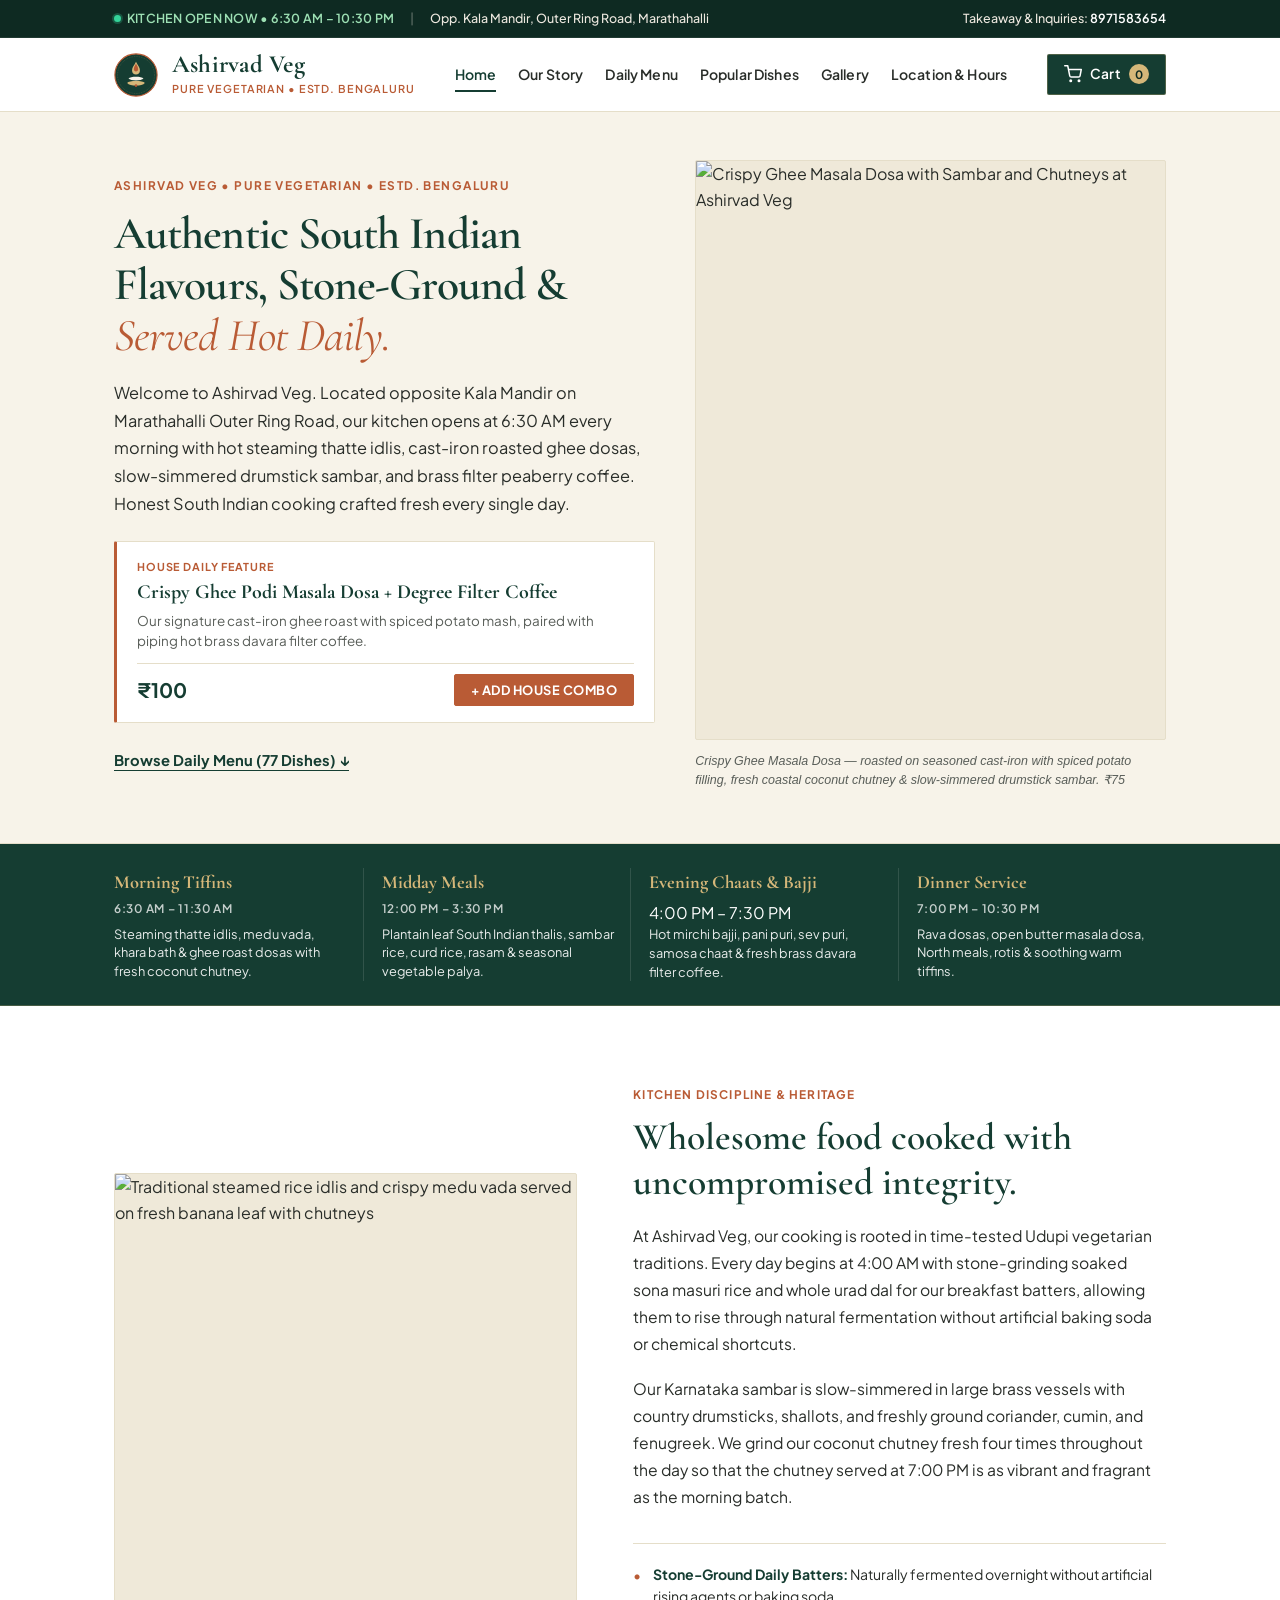
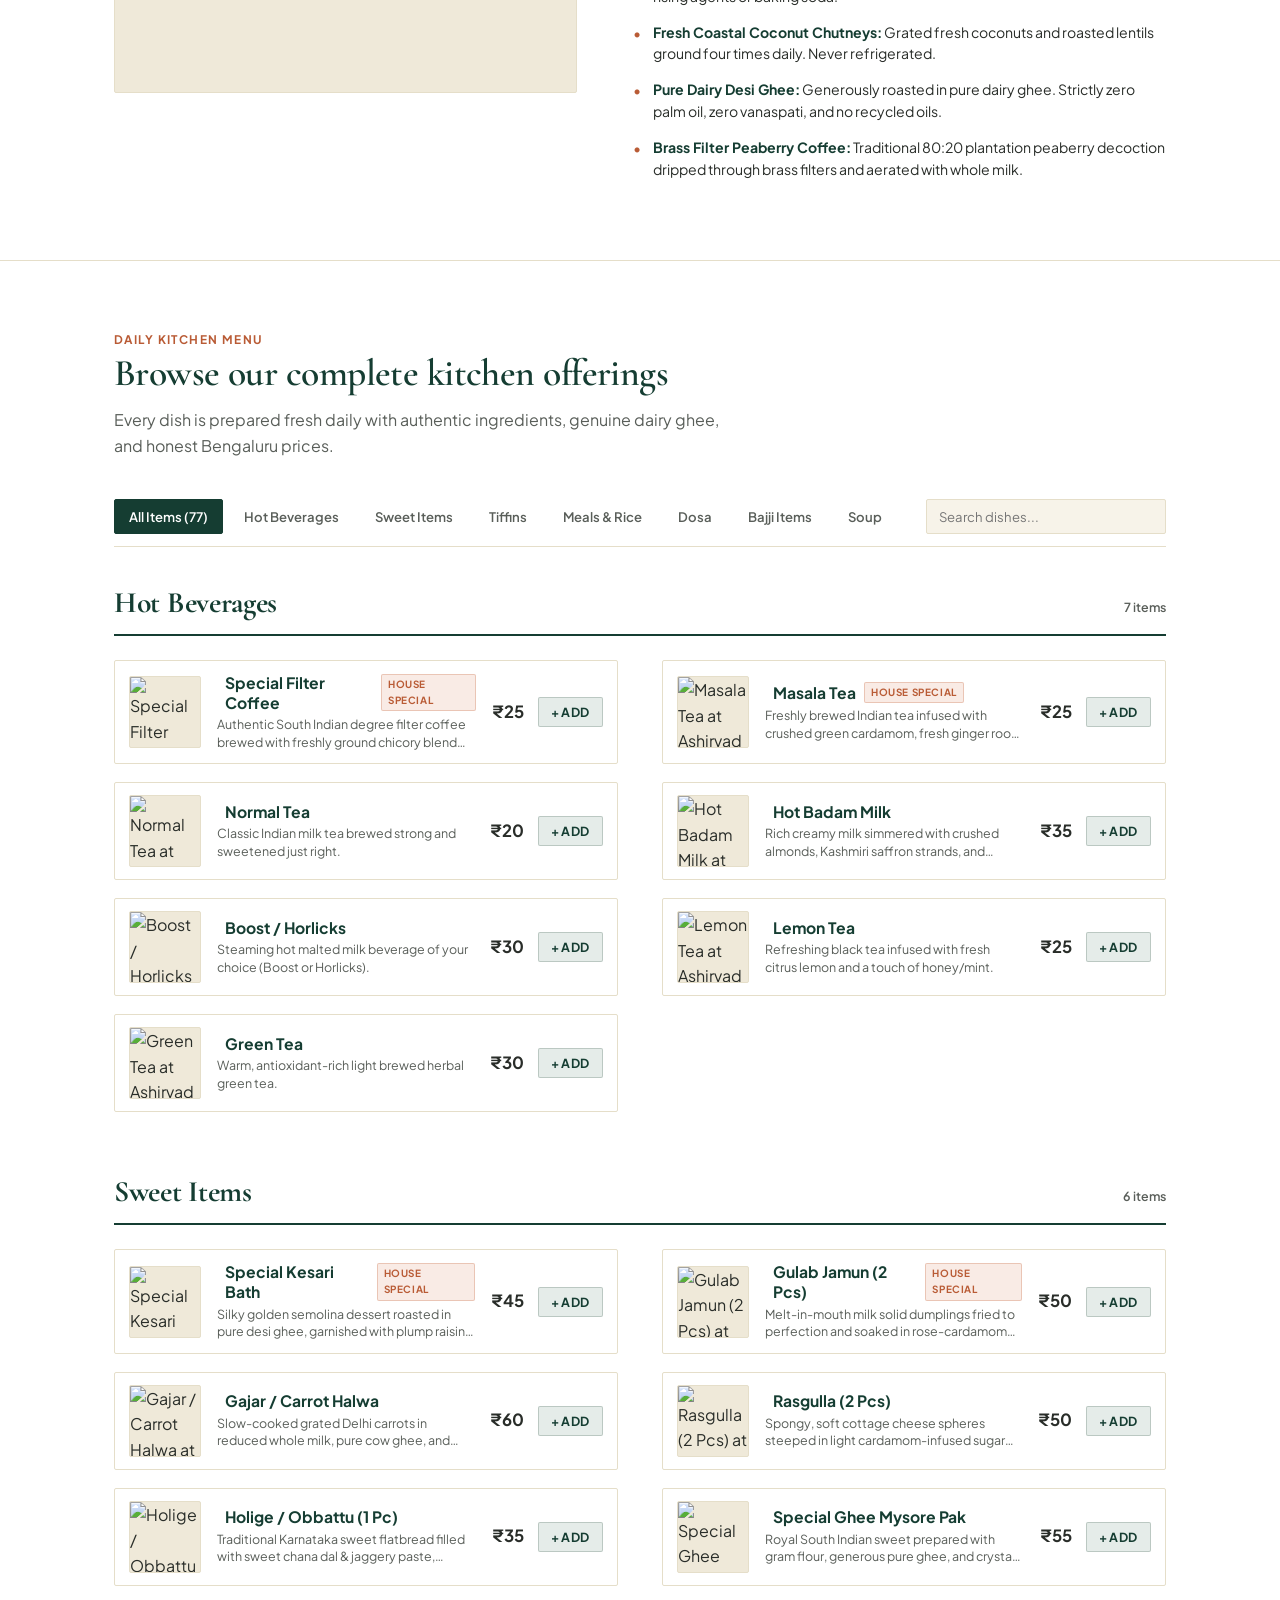
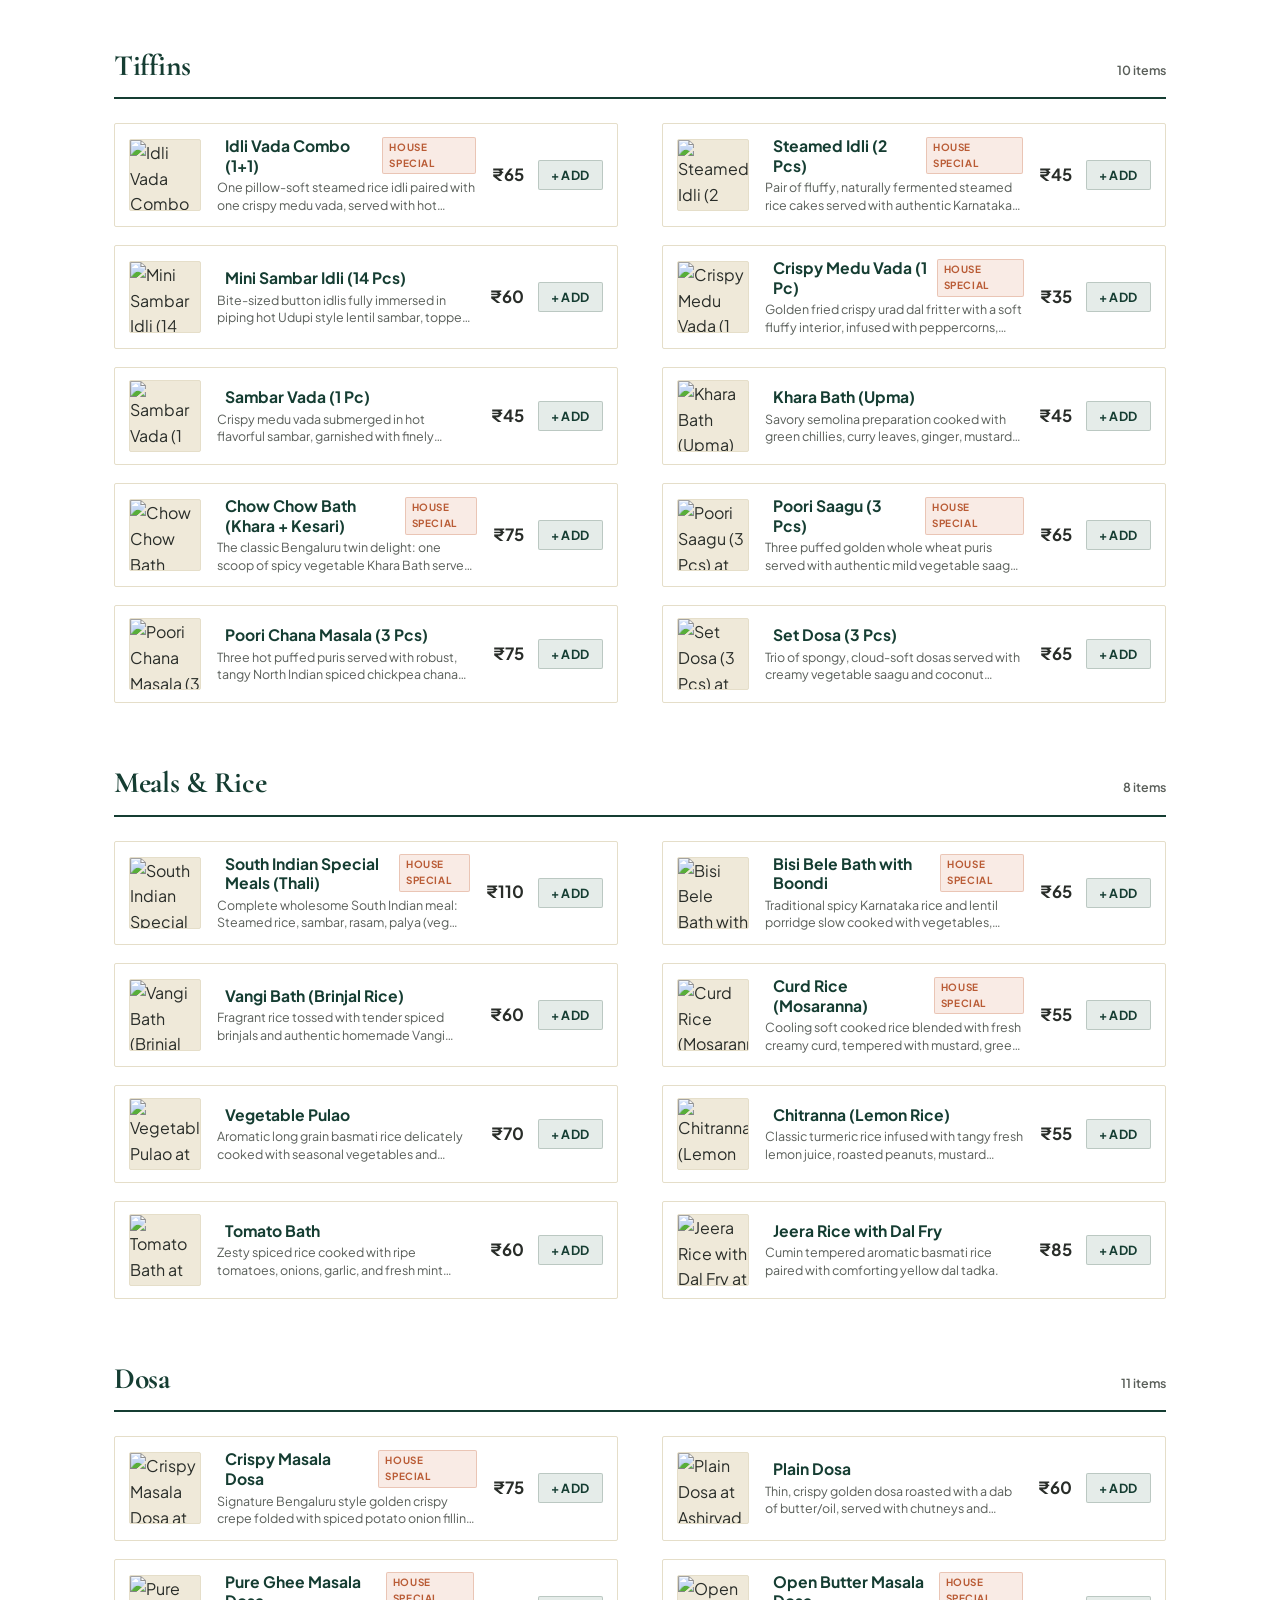
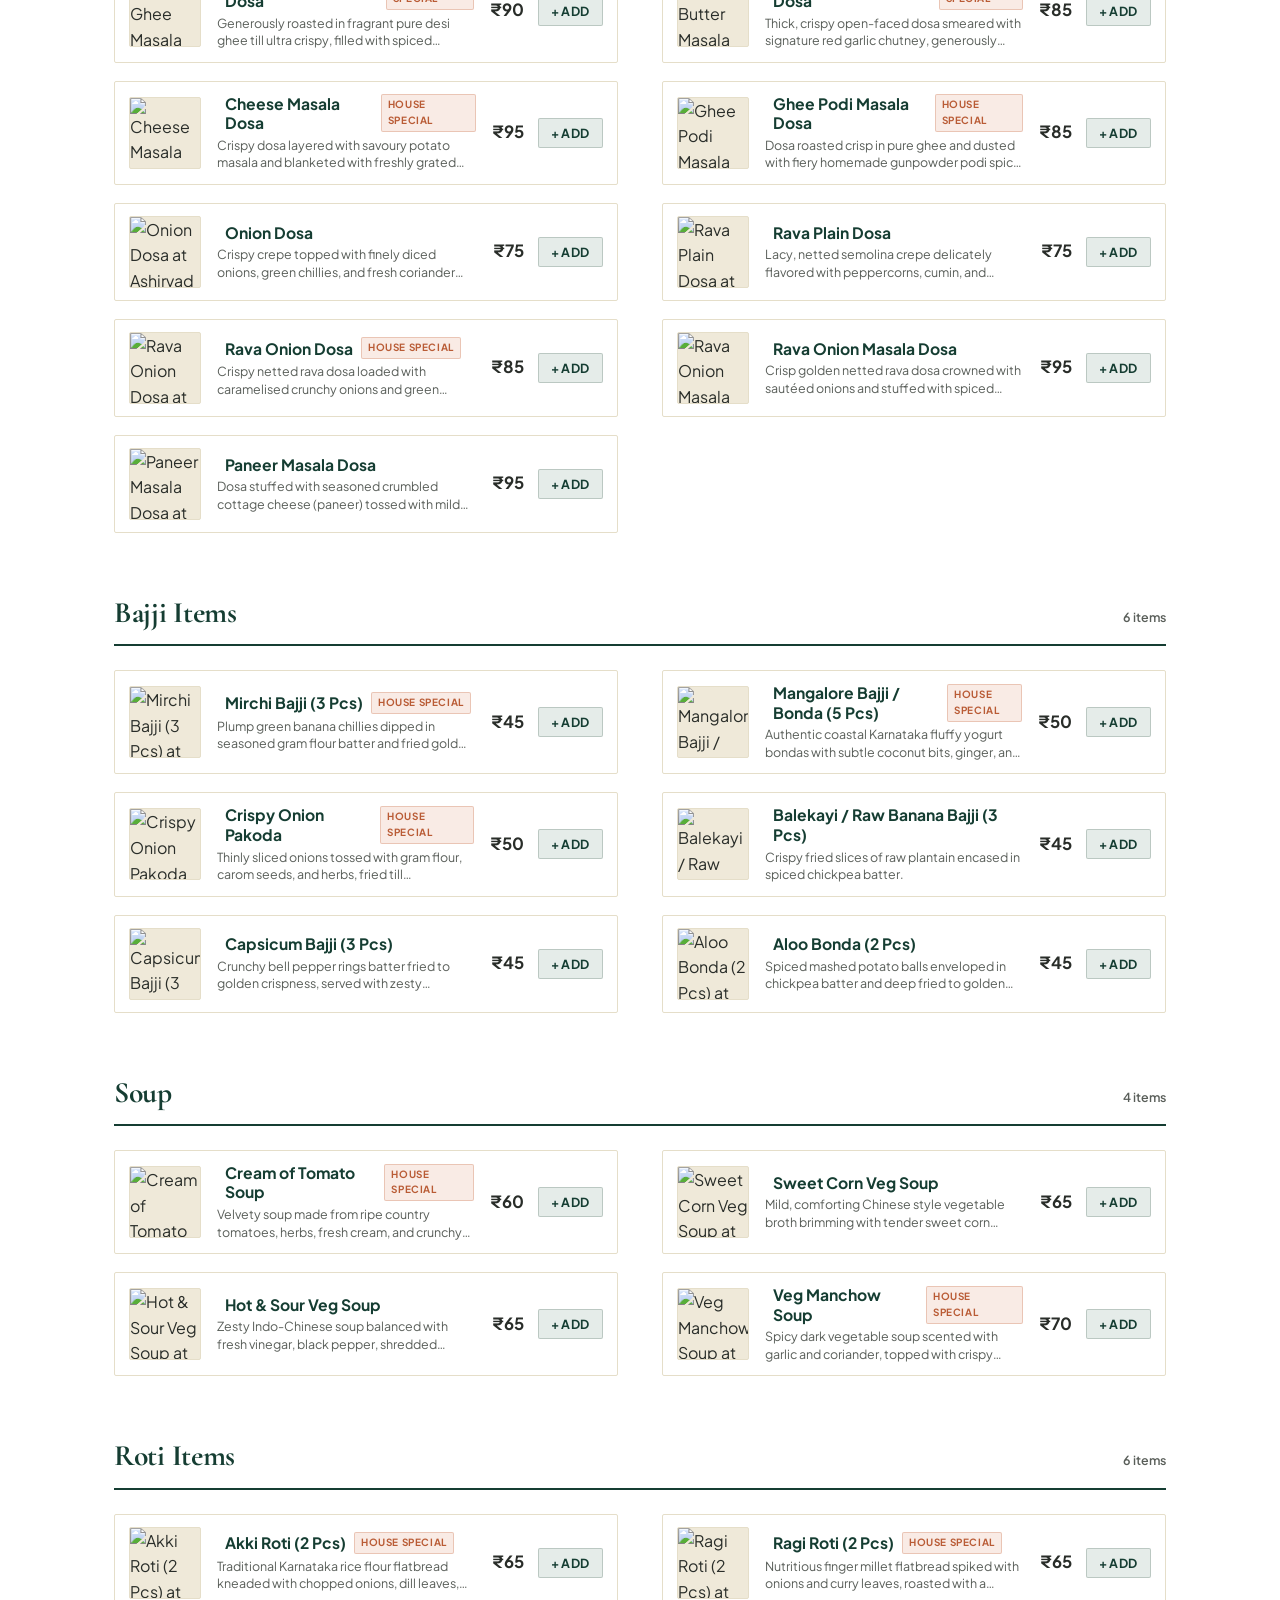
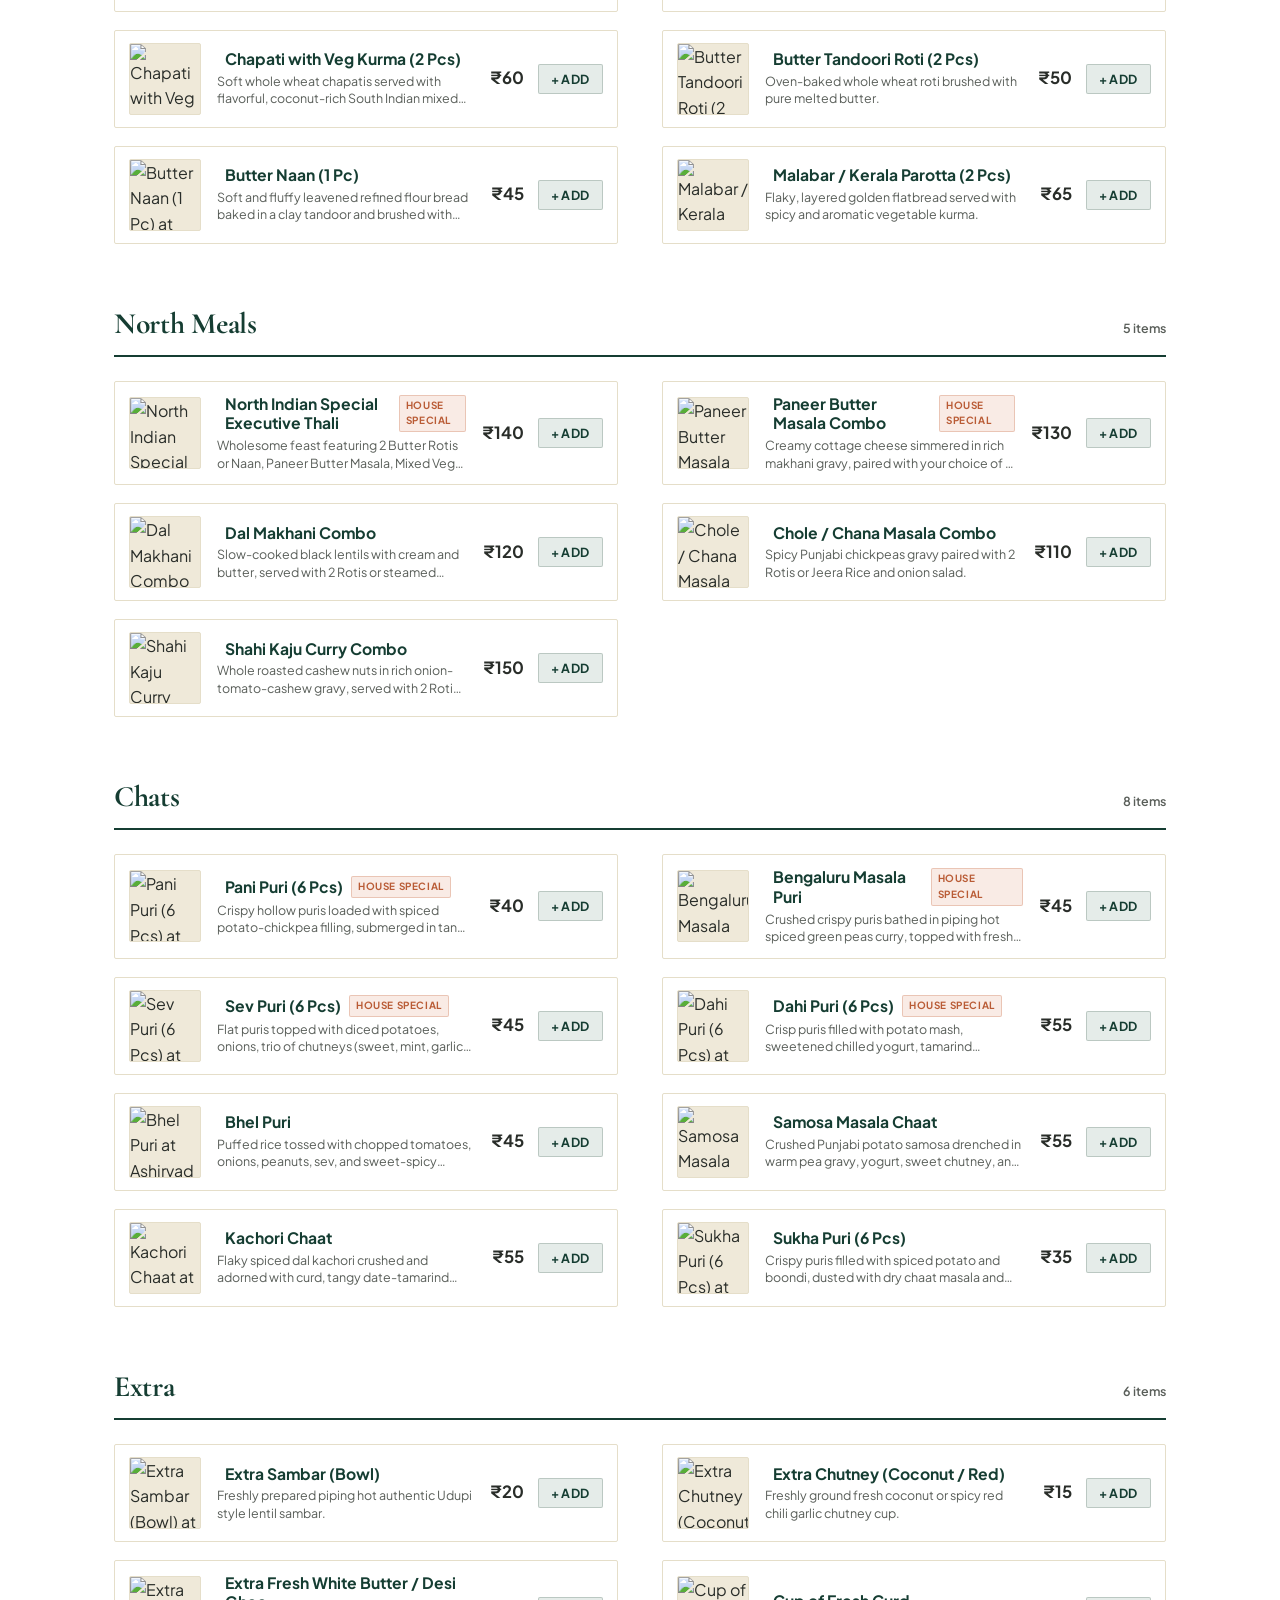
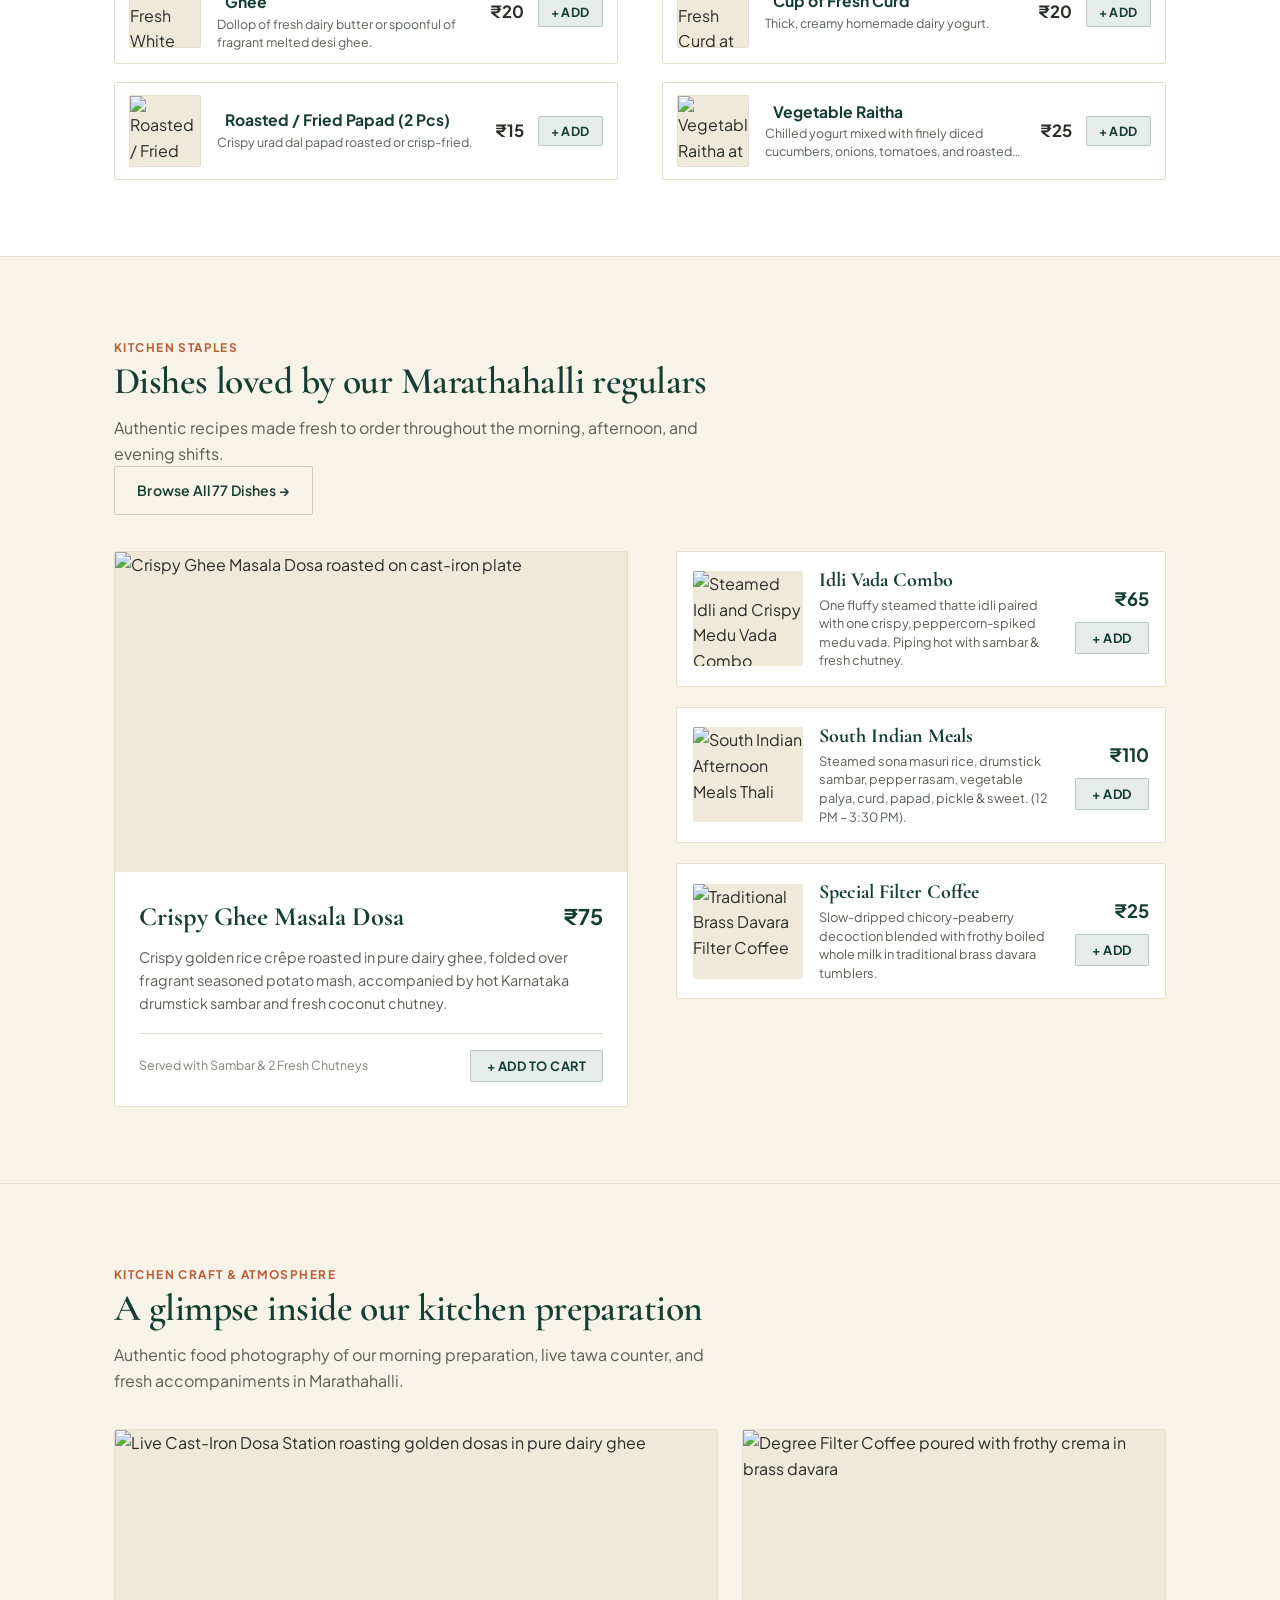
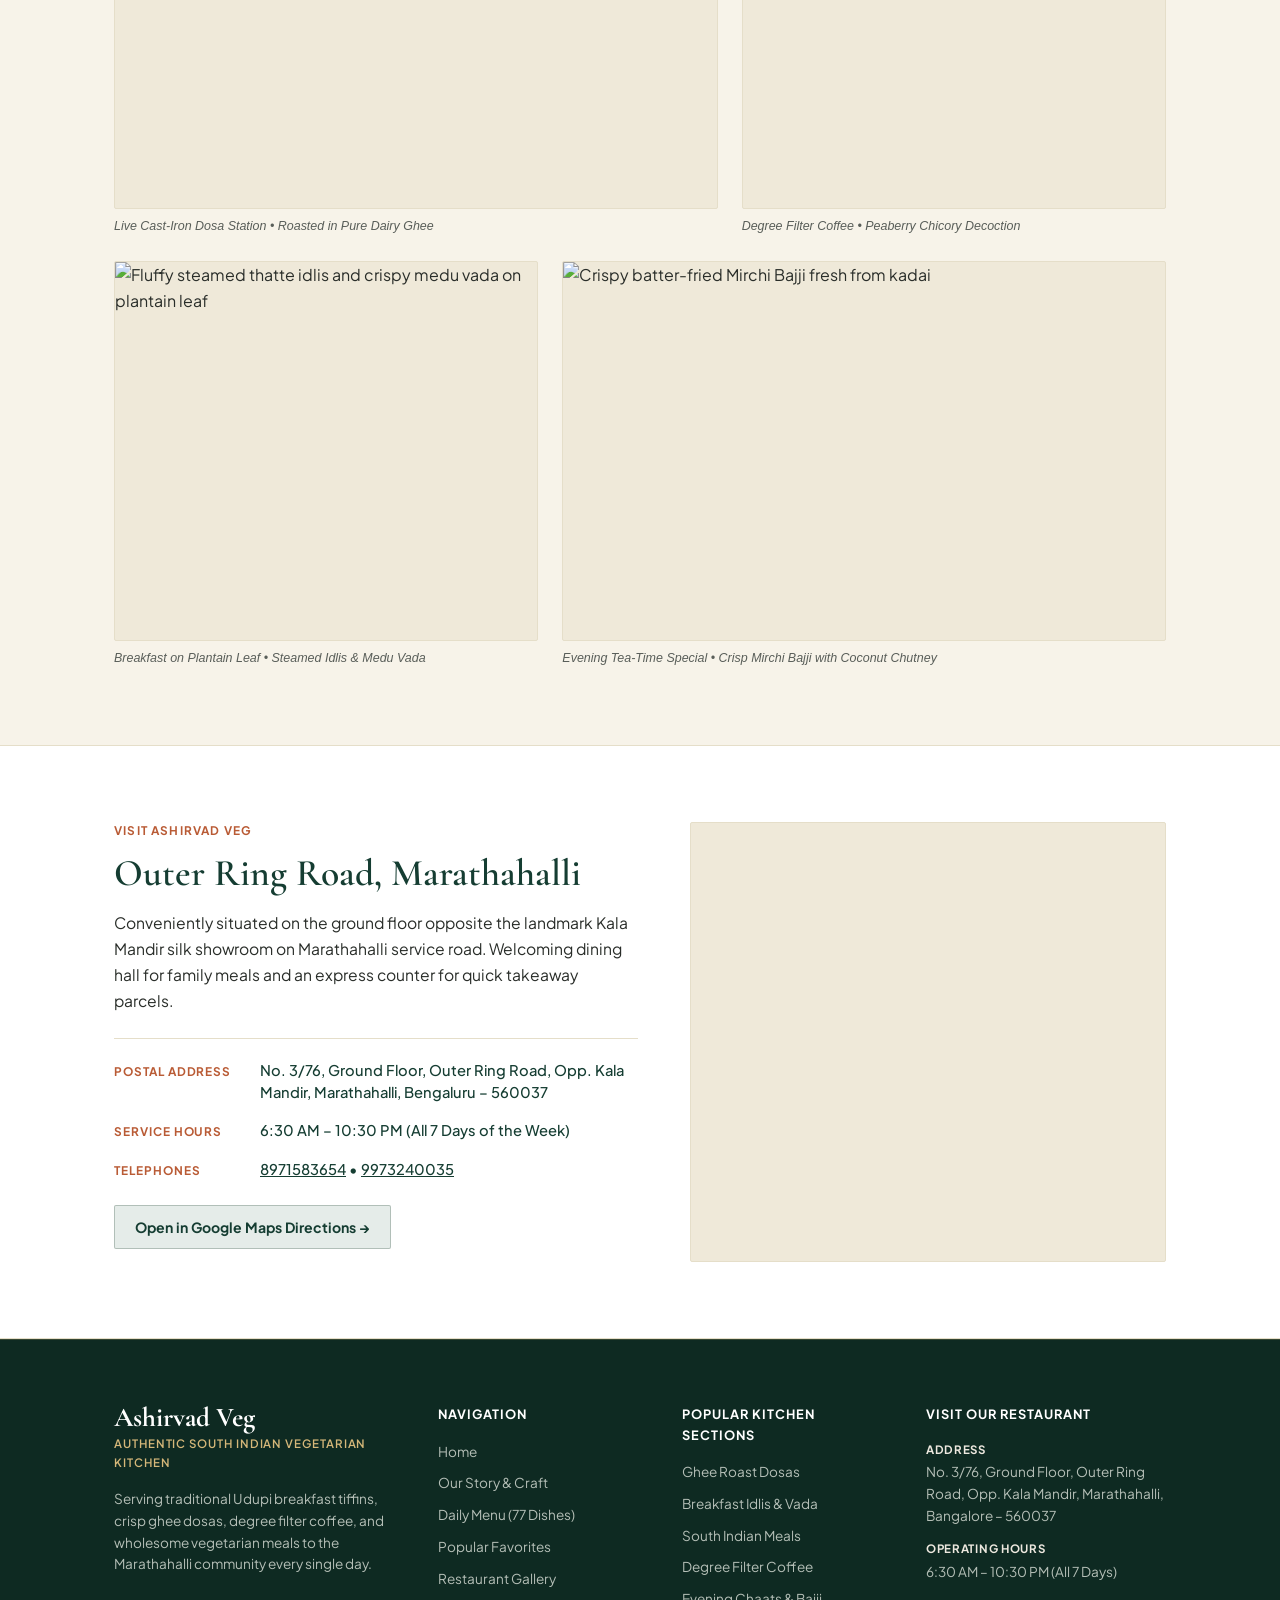
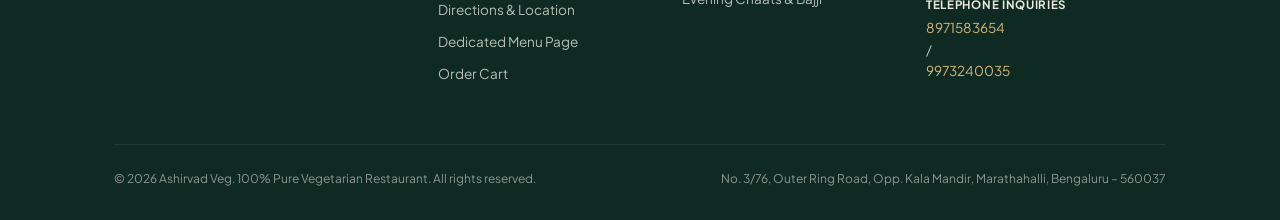
==== commit c8dbfe4d: "refactor: format HTML and wrap long lines in index.html" ====
--- a/index.html
+++ b/index.html
@@ -1,18 +1,23 @@
 <!DOCTYPE html>
 <html lang="en">
+
 <head>
   <meta charset="UTF-8">
   <meta name="viewport" content="width=device-width, initial-scale=1.0">
   <title>Ashirvad Veg — Authentic South Indian Vegetarian Restaurant | Marathahalli, Bengaluru</title>
-  <meta name="description" content="Ashirvad Veg is an authentic pure vegetarian South Indian restaurant opposite Kala Mandir on Marathahalli Outer Ring Road, Bangalore. Serving stone-ground tiffins, crispy ghee dosas, degree filter coffee, and meals daily from 6:30 AM to 10:30 PM.">
-  <meta name="keywords" content="Ashirvad Veg, South Indian vegetarian restaurant Marathahalli, pure veg restaurant Bangalore, masala dosa Marathahalli, idli vada Bangalore, filter coffee Outer Ring Road">
+  <meta name="description"
+    content="Ashirvad Veg is an authentic pure vegetarian South Indian restaurant opposite Kala Mandir on Marathahalli Outer Ring Road, Bangalore. Serving stone-ground tiffins, crispy ghee dosas, degree filter coffee, and meals daily from 6:30 AM to 10:30 PM.">
+  <meta name="keywords"
+    content="Ashirvad Veg, South Indian vegetarian restaurant Marathahalli, pure veg restaurant Bangalore, masala dosa Marathahalli, idli vada Bangalore, filter coffee Outer Ring Road">
 
   <!-- Open Graph Meta -->
   <meta property="og:type" content="restaurant">
   <meta property="og:title" content="Ashirvad Veg — Authentic South Indian Vegetarian Restaurant">
-  <meta property="og:description" content="Stone-ground breakfast tiffins, crispy ghee dosas, wholesome midday meals, and degree filter coffee. Opp. Kala Mandir, Marathahalli.">
+  <meta property="og:description"
+    content="Stone-ground breakfast tiffins, crispy ghee dosas, wholesome midday meals, and degree filter coffee. Opp. Kala Mandir, Marathahalli.">
   <meta property="og:url" content="https://ashirvadveg.com">
-  <meta property="og:image" content="https://images.unsplash.com/photo-1668236543090-82eba5ee5976?auto=format&fit=crop&w=1200&q=85">
+  <meta property="og:image"
+    content="https://images.unsplash.com/photo-1668236543090-82eba5ee5976?auto=format&fit=crop&w=1200&q=85">
 
   <!-- Schema.org Restaurant Microdata -->
   <script type="application/ld+json">
@@ -41,6 +46,7 @@
   <link rel="stylesheet" href="css/menu.css">
   <link rel="stylesheet" href="css/responsive.css">
 </head>
+
 <body>
 
   <!-- Top Announcement / Live Status Bar -->
@@ -66,13 +72,15 @@
       <a href="index.html" class="brand-identity" aria-label="Ashirvad Veg Home">
         <!-- Bespoke Brass & Forest Crest Emblem -->
         <svg class="brand-crest" viewBox="0 0 100 100" fill="none" xmlns="http://www.w3.org/2000/svg">
-          <circle cx="50" cy="50" r="48" fill="#153D32" stroke="#B95B35" stroke-width="2.5"/>
-          <circle cx="50" cy="50" r="42" stroke="rgba(213, 183, 121, 0.4)" stroke-width="1" stroke-dasharray="2 2"/>
-          <path d="M50 20C46 28 41 33 41 40C41 45.5 45 49 50 49C55 49 59 45.5 59 40C59 33 54 28 50 20Z" fill="#D5B779"/>
-          <path d="M50 24C48 29 45 32 45 37C45 40 47.5 42 50 42C52.5 42 55 40 55 37C55 32 52 29 50 24Z" fill="#B95B35"/>
-          <path d="M30 68C36 76 64 76 70 68C66 62 34 62 30 68Z" fill="#D5B779"/>
-          <path d="M33 58C38 64 62 64 67 58C63 53 37 53 33 58Z" fill="#F7F3E9"/>
-          <circle cx="50" cy="74" r="3" fill="#B95B35"/>
+          <circle cx="50" cy="50" r="48" fill="#153D32" stroke="#B95B35" stroke-width="2.5" />
+          <circle cx="50" cy="50" r="42" stroke="rgba(213, 183, 121, 0.4)" stroke-width="1" stroke-dasharray="2 2" />
+          <path d="M50 20C46 28 41 33 41 40C41 45.5 45 49 50 49C55 49 59 45.5 59 40C59 33 54 28 50 20Z"
+            fill="#D5B779" />
+          <path d="M50 24C48 29 45 32 45 37C45 40 47.5 42 50 42C52.5 42 55 40 55 37C55 32 52 29 50 24Z"
+            fill="#B95B35" />
+          <path d="M30 68C36 76 64 76 70 68C66 62 34 62 30 68Z" fill="#D5B779" />
+          <path d="M33 58C38 64 62 64 67 58C63 53 37 53 33 58Z" fill="#F7F3E9" />
+          <circle cx="50" cy="74" r="3" fill="#B95B35" />
         </svg>
 
         <div class="brand-meta">
@@ -95,7 +103,8 @@
       <div class="header-actions">
         <!-- Single Cart Entry Point -->
         <a href="cart.html" class="btn-header-cart" id="headerCartBtn" aria-label="View Shopping Cart">
-          <svg class="cart-icon" width="18" height="18" viewBox="0 0 24 24" fill="none" stroke="currentColor" stroke-width="2" stroke-linecap="round" stroke-linejoin="round">
+          <svg class="cart-icon" width="18" height="18" viewBox="0 0 24 24" fill="none" stroke="currentColor"
+            stroke-width="2" stroke-linecap="round" stroke-linejoin="round">
             <circle cx="9" cy="21" r="1"></circle>
             <circle cx="20" cy="21" r="1"></circle>
             <path d="M1 1h4l2.68 13.39a2 2 0 0 0 2 1.61h9.72a2 2 0 0 0 2-1.61L23 6H6"></path>
@@ -105,10 +114,20 @@
         </a>
 
         <!-- Mobile Menu Toggle Button -->
-        <button type="button" class="mobile-nav-toggle" id="mobileMenuOpenBtn" aria-label="Open Navigation Menu" aria-expanded="false" aria-controls="mobileNavDrawer">
+        <button type="button" class="mobile-nav-toggle" id="mobileMenuOpenBtn" aria-label="Open Navigation Menu"
+          aria-expanded="false" aria-controls="mobileNavDrawer">
           <span class="nav-toggle-icon">
-            <svg class="icon-hamburger" width="24" height="24" viewBox="0 0 24 24" fill="none" stroke="currentColor" stroke-width="2.2" stroke-linecap="round"><line x1="3" y1="6" x2="21" y2="6"></line><line x1="3" y1="12" x2="21" y2="12"></line><line x1="3" y1="18" x2="21" y2="18"></line></svg>
-            <svg class="icon-close" width="24" height="24" viewBox="0 0 24 24" fill="none" stroke="currentColor" stroke-width="2.2" stroke-linecap="round"><line x1="18" y1="6" x2="6" y2="18"></line><line x1="6" y1="6" x2="18" y2="18"></line></svg>
+            <svg class="icon-hamburger" width="24" height="24" viewBox="0 0 24 24" fill="none" stroke="currentColor"
+              stroke-width="2.2" stroke-linecap="round">
+              <line x1="3" y1="6" x2="21" y2="6"></line>
+              <line x1="3" y1="12" x2="21" y2="12"></line>
+              <line x1="3" y1="18" x2="21" y2="18"></line>
+            </svg>
+            <svg class="icon-close" width="24" height="24" viewBox="0 0 24 24" fill="none" stroke="currentColor"
+              stroke-width="2.2" stroke-linecap="round">
+              <line x1="18" y1="6" x2="6" y2="18"></line>
+              <line x1="6" y1="6" x2="18" y2="18"></line>
+            </svg>
           </span>
         </button>
       </div>
@@ -120,23 +139,32 @@
     <div class="cart-drawer-head">
       <div>
         <div class="brand-title-text" style="color: #FFFFFF; font-size: 1.35rem;">Ashirvad Veg</div>
-        <div style="font-size: 0.68rem; color: #D5B779; text-transform: uppercase; letter-spacing: 0.06em;">Marathahalli, Bengaluru</div>
+        <div style="font-size: 0.68rem; color: #D5B779; text-transform: uppercase; letter-spacing: 0.06em;">
+          Marathahalli, Bengaluru</div>
       </div>
       <button type="button" class="cart-close-trigger" id="closeNavDrawer" aria-label="Close navigation">✕</button>
     </div>
     <div style="padding: 24px; display: flex; flex-direction: column; gap: 16px;">
-      <a href="index.html" class="mobile-nav-link" style="font-size: 1rem; font-weight: 700; color: var(--color-brand-primary);">Home</a>
-      <a href="#our-craft-section" class="mobile-nav-link" style="font-size: 1rem; font-weight: 600;">Our Story &amp; Kitchen Craft</a>
-      <a href="#daily-menu-section" class="mobile-nav-link" style="font-size: 1rem; font-weight: 600;">Daily Kitchen Menu (77 Dishes)</a>
-      <a href="#popular-dishes-section" class="mobile-nav-link" style="font-size: 1rem; font-weight: 600;">Popular Regular Favorites</a>
-      <a href="#gallery-section" class="mobile-nav-link" style="font-size: 1rem; font-weight: 600;">Restaurant Gallery</a>
-      <a href="#location-hours-section" class="mobile-nav-link" style="font-size: 1rem; font-weight: 600;">Location &amp; Opening Hours</a>
+      <a href="index.html" class="mobile-nav-link"
+        style="font-size: 1rem; font-weight: 700; color: var(--color-brand-primary);">Home</a>
+      <a href="#our-craft-section" class="mobile-nav-link" style="font-size: 1rem; font-weight: 600;">Our Story &amp;
+        Kitchen Craft</a>
+      <a href="#daily-menu-section" class="mobile-nav-link" style="font-size: 1rem; font-weight: 600;">Daily Kitchen
+        Menu (77 Dishes)</a>
+      <a href="#popular-dishes-section" class="mobile-nav-link" style="font-size: 1rem; font-weight: 600;">Popular
+        Regular Favorites</a>
+      <a href="#gallery-section" class="mobile-nav-link" style="font-size: 1rem; font-weight: 600;">Restaurant
+        Gallery</a>
+      <a href="#location-hours-section" class="mobile-nav-link" style="font-size: 1rem; font-weight: 600;">Location
+        &amp; Opening Hours</a>
       <a href="menu.html" class="mobile-nav-link" style="font-size: 1rem; font-weight: 600;">Full Menu Page</a>
       <a href="cart.html" class="mobile-nav-link" style="font-size: 1rem; font-weight: 600;">
-        Cart <span class="cart-badge" style="background: var(--color-brand-brass); color: var(--color-brand-primary-dark); font-size: 0.72rem; border-radius: 10px; padding: 1px 7px; margin-left: 6px;">0</span>
+        Cart <span class="cart-badge"
+          style="background: var(--color-brand-brass); color: var(--color-brand-primary-dark); font-size: 0.72rem; border-radius: 10px; padding: 1px 7px; margin-left: 6px;">0</span>
       </a>
 
-      <div style="margin-top: 20px; padding-top: 18px; border-top: 1px solid var(--color-border-hairline); display: flex; flex-direction: column; gap: 12px;">
+      <div
+        style="margin-top: 20px; padding-top: 18px; border-top: 1px solid var(--color-border-hairline); display: flex; flex-direction: column; gap: 12px;">
         <a href="tel:8971583654" class="btn-secondary-outline" style="text-align: center;">Call: 8971583654</a>
       </div>
     </div>
@@ -153,23 +181,28 @@
       <div class="container hero-editorial-grid">
         <div class="hero-editorial-left">
           <span class="hero-origin-kicker">Ashirvad Veg &bull; Pure Vegetarian &bull; Estd. Bengaluru</span>
-          
+
           <h1 class="hero-main-heading">
             Authentic South Indian Flavours, Stone-Ground &amp; <em>Served Hot Daily.</em>
           </h1>
 
           <p class="hero-editorial-lead">
-            Welcome to Ashirvad Veg. Located opposite Kala Mandir on Marathahalli Outer Ring Road, our kitchen opens at 6:30 AM every morning with hot steaming thatte idlis, cast-iron roasted ghee dosas, slow-simmered drumstick sambar, and brass filter peaberry coffee. Honest South Indian cooking crafted fresh every single day.
+            Welcome to Ashirvad Veg. Located opposite Kala Mandir on Marathahalli Outer Ring Road, our kitchen opens at
+            6:30 AM every morning with hot steaming thatte idlis, cast-iron roasted ghee dosas, slow-simmered drumstick
+            sambar, and brass filter peaberry coffee. Honest South Indian cooking crafted fresh every single day.
           </p>
 
           <!-- House Special Feature Banner -->
           <div class="hero-feature-banner">
             <div class="feature-banner-tag">House Daily Feature</div>
             <div class="feature-banner-title">Crispy Ghee Podi Masala Dosa + Degree Filter Coffee</div>
-            <p class="feature-banner-desc">Our signature cast-iron ghee roast with spiced potato mash, paired with piping hot brass davara filter coffee.</p>
+            <p class="feature-banner-desc">Our signature cast-iron ghee roast with spiced potato mash, paired with
+              piping hot brass davara filter coffee.</p>
             <div class="feature-banner-meta">
               <span class="feature-price">₹100</span>
-              <button type="button" class="btn-feature-combo" onclick="window.cartApp.addItem('masala-dosa', 1); window.cartApp.addItem('filter-coffee', 1);" aria-label="Add house combo to cart">
+              <button type="button" class="btn-feature-combo"
+                onclick="window.cartApp.addItem('masala-dosa', 1); window.cartApp.addItem('filter-coffee', 1);"
+                aria-label="Add house combo to cart">
                 <span>+ Add House Combo</span>
               </button>
             </div>
@@ -184,10 +217,12 @@
         <!-- Dominant Food Photography -->
         <div class="hero-visual-frame">
           <div class="hero-photo-wrapper">
-            <img src="https://images.unsplash.com/photo-1668236543090-82eba5ee5976?auto=format&fit=crop&w=1200&q=85" alt="Crispy Ghee Masala Dosa with Sambar and Chutneys at Ashirvad Veg" class="hero-main-photo">
+            <img src="https://images.unsplash.com/photo-1668236543090-82eba5ee5976?auto=format&fit=crop&w=1200&q=85"
+              alt="Crispy Ghee Masala Dosa with Sambar and Chutneys at Ashirvad Veg" class="hero-main-photo">
           </div>
           <p class="hero-editorial-caption">
-            Crispy Ghee Masala Dosa &mdash; roasted on seasoned cast-iron with spiced potato filling, fresh coastal coconut chutney &amp; slow-simmered drumstick sambar. ₹75
+            Crispy Ghee Masala Dosa &mdash; roasted on seasoned cast-iron with spiced potato filling, fresh coastal
+            coconut chutney &amp; slow-simmered drumstick sambar. ₹75
           </p>
         </div>
       </div>
@@ -201,17 +236,20 @@
         <div class="shift-banner-col">
           <div class="shift-title">Morning Tiffins</div>
           <div class="shift-hours">6:30 AM &ndash; 11:30 AM</div>
-          <p class="shift-desc">Steaming thatte idlis, medu vada, khara bath &amp; ghee roast dosas with fresh coconut chutney.</p>
+          <p class="shift-desc">Steaming thatte idlis, medu vada, khara bath &amp; ghee roast dosas with fresh coconut
+            chutney.</p>
         </div>
         <div class="shift-banner-col">
           <div class="shift-title">Midday Meals</div>
           <div class="shift-hours">12:00 PM &ndash; 3:30 PM</div>
-          <p class="shift-desc">Plantain leaf South Indian thalis, sambar rice, curd rice, rasam &amp; seasonal vegetable palya.</p>
+          <p class="shift-desc">Plantain leaf South Indian thalis, sambar rice, curd rice, rasam &amp; seasonal
+            vegetable palya.</p>
         </div>
         <div class="shift-banner-col">
           <div class="shift-title">Evening Chaats &amp; Bajji</div>
-          <div class="shift-hours">4:00 PM &ndash; 7:30 PM</div>
-          <p class="shift-desc">Hot mirchi bajji, pani puri, sev puri, samosa chaat &amp; fresh brass davara filter coffee.</p>
+          <div class="shif t-hours">4:00 PM &ndash; 7:30 PM</div>
+          <p class="shift-desc">Hot mirchi bajji, pani puri, sev puri, samosa chaat &amp; fresh brass davara filter
+            coffee.</p>
         </div>
         <div class="shift-banner-col">
           <div class="shift-title">Dinner Service</div>
@@ -227,37 +265,48 @@
     <section class="section-heritage" id="our-craft-section">
       <div class="container heritage-editorial-layout">
         <div class="heritage-photo-frame">
-          <img src="https://images.unsplash.com/photo-1589301760014-d929f3979dbc?auto=format&fit=crop&w=900&q=85" alt="Traditional steamed rice idlis and crispy medu vada served on fresh banana leaf with chutneys" loading="lazy">
-          <p class="heritage-photo-caption">Stone-ground urad dal &amp; rice batter, naturally fermented overnight and steamed fresh at 4:30 AM every morning.</p>
+          <img src="https://images.unsplash.com/photo-1589301760014-d929f3979dbc?auto=format&fit=crop&w=900&q=85"
+            alt="Traditional steamed rice idlis and crispy medu vada served on fresh banana leaf with chutneys"
+            loading="lazy">
+          <p class="heritage-photo-caption">Stone-ground urad dal &amp; rice batter, naturally fermented overnight and
+            steamed fresh at 4:30 AM every morning.</p>
         </div>
 
         <div class="heritage-text-content">
           <span class="heritage-kicker">Kitchen Discipline &amp; Heritage</span>
           <h2 class="heritage-headline">Wholesome food cooked with uncompromised integrity.</h2>
-          
+
           <p class="heritage-p">
-            At Ashirvad Veg, our cooking is rooted in time-tested Udupi vegetarian traditions. Every day begins at 4:00 AM with stone-grinding soaked sona masuri rice and whole urad dal for our breakfast batters, allowing them to rise through natural fermentation without artificial baking soda or chemical shortcuts.
+            At Ashirvad Veg, our cooking is rooted in time-tested Udupi vegetarian traditions. Every day begins at 4:00
+            AM with stone-grinding soaked sona masuri rice and whole urad dal for our breakfast batters, allowing them
+            to rise through natural fermentation without artificial baking soda or chemical shortcuts.
           </p>
           <p class="heritage-p">
-            Our Karnataka sambar is slow-simmered in large brass vessels with country drumsticks, shallots, and freshly ground coriander, cumin, and fenugreek. We grind our coconut chutney fresh four times throughout the day so that the chutney served at 7:00 PM is as vibrant and fragrant as the morning batch.
+            Our Karnataka sambar is slow-simmered in large brass vessels with country drumsticks, shallots, and freshly
+            ground coriander, cumin, and fenugreek. We grind our coconut chutney fresh four times throughout the day so
+            that the chutney served at 7:00 PM is as vibrant and fragrant as the morning batch.
           </p>
 
           <div class="heritage-commitments-list">
             <div class="commitment-row">
               <span class="commitment-bullet">&bull;</span>
-              <p class="commitment-text"><strong>Stone-Ground Daily Batters:</strong> Naturally fermented overnight without artificial rising agents or baking soda.</p>
+              <p class="commitment-text"><strong>Stone-Ground Daily Batters:</strong> Naturally fermented overnight
+                without artificial rising agents or baking soda.</p>
             </div>
             <div class="commitment-row">
               <span class="commitment-bullet">&bull;</span>
-              <p class="commitment-text"><strong>Fresh Coastal Coconut Chutneys:</strong> Grated fresh coconuts and roasted lentils ground four times daily. Never refrigerated.</p>
+              <p class="commitment-text"><strong>Fresh Coastal Coconut Chutneys:</strong> Grated fresh coconuts and
+                roasted lentils ground four times daily. Never refrigerated.</p>
             </div>
             <div class="commitment-row">
               <span class="commitment-bullet">&bull;</span>
-              <p class="commitment-text"><strong>Pure Dairy Desi Ghee:</strong> Generously roasted in pure dairy ghee. Strictly zero palm oil, zero vanaspati, and no recycled oils.</p>
+              <p class="commitment-text"><strong>Pure Dairy Desi Ghee:</strong> Generously roasted in pure dairy ghee.
+                Strictly zero palm oil, zero vanaspati, and no recycled oils.</p>
             </div>
             <div class="commitment-row">
               <span class="commitment-bullet">&bull;</span>
-              <p class="commitment-text"><strong>Brass Filter Peaberry Coffee:</strong> Traditional 80:20 plantation peaberry decoction dripped through brass filters and aerated with whole milk.</p>
+              <p class="commitment-text"><strong>Brass Filter Peaberry Coffee:</strong> Traditional 80:20 plantation
+                peaberry decoction dripped through brass filters and aerated with whole milk.</p>
             </div>
           </div>
         </div>
@@ -272,7 +321,8 @@
         <div style="margin-bottom: 28px;">
           <span class="hero-origin-kicker">Daily Kitchen Menu</span>
           <h2 class="section-headline">Browse our complete kitchen offerings</h2>
-          <p class="section-subheadline">Every dish is prepared fresh daily with authentic ingredients, genuine dairy ghee, and honest Bengaluru prices.</p>
+          <p class="section-subheadline">Every dish is prepared fresh daily with authentic ingredients, genuine dairy
+            ghee, and honest Bengaluru prices.</p>
         </div>
 
         <!-- Menu Explorer Filter Bar -->
@@ -294,7 +344,8 @@
             </div>
 
             <div class="menu-search-box">
-              <input type="text" id="menuSearchInput" class="menu-search-input" placeholder="Search dishes..." aria-label="Search food dishes">
+              <input type="text" id="menuSearchInput" class="menu-search-input" placeholder="Search dishes..."
+                aria-label="Search food dishes">
               <span class="menu-search-clear" id="clearSearchInputBtn" aria-label="Clear search">✕</span>
             </div>
           </div>
@@ -316,7 +367,8 @@
           <div>
             <span class="hero-origin-kicker">Kitchen Staples</span>
             <h2 class="section-headline">Dishes loved by our Marathahalli regulars</h2>
-            <p class="section-subheadline">Authentic recipes made fresh to order throughout the morning, afternoon, and evening shifts.</p>
+            <p class="section-subheadline">Authentic recipes made fresh to order throughout the morning, afternoon, and
+              evening shifts.</p>
           </div>
           <div>
             <a href="#daily-menu-section" class="btn-secondary-outline">Browse All 77 Dishes &rarr;</a>
@@ -327,17 +379,20 @@
           <!-- Left Hero Feature: Crispy Ghee Masala Dosa -->
           <article class="popular-hero-feature">
             <div class="popular-hero-media">
-              <img src="https://images.unsplash.com/photo-1668236543090-82eba5ee5976?auto=format&fit=crop&w=800&q=85" alt="Crispy Ghee Masala Dosa roasted on cast-iron plate" loading="lazy">
+              <img src="https://images.unsplash.com/photo-1668236543090-82eba5ee5976?auto=format&fit=crop&w=800&q=85"
+                alt="Crispy Ghee Masala Dosa roasted on cast-iron plate" loading="lazy">
             </div>
             <div class="popular-hero-content">
               <div class="popular-dish-title-row">
                 <h3 class="popular-dish-title">Crispy Ghee Masala Dosa</h3>
                 <span class="popular-dish-price">₹75</span>
               </div>
-              <p class="popular-dish-desc">Crispy golden rice crêpe roasted in pure dairy ghee, folded over fragrant seasoned potato mash, accompanied by hot Karnataka drumstick sambar and fresh coconut chutney.</p>
+              <p class="popular-dish-desc">Crispy golden rice crêpe roasted in pure dairy ghee, folded over fragrant
+                seasoned potato mash, accompanied by hot Karnataka drumstick sambar and fresh coconut chutney.</p>
               <div class="popular-hero-action">
                 <span class="popular-dish-serve">Served with Sambar &amp; 2 Fresh Chutneys</span>
-                <button type="button" class="btn-inline-add" onclick="window.cartApp.addItem('masala-dosa', 1)">+ Add to Cart</button>
+                <button type="button" class="btn-inline-add" onclick="window.cartApp.addItem('masala-dosa', 1)">+ Add to
+                  Cart</button>
               </div>
             </div>
           </article>
@@ -347,45 +402,54 @@
             <!-- Item 1: Idli Vada Combo -->
             <article class="popular-stacked-row">
               <div class="stacked-row-thumb">
-                <img src="https://images.unsplash.com/photo-1589301760014-d929f3979dbc?auto=format&fit=crop&w=300&q=85" alt="Steamed Idli and Crispy Medu Vada Combo" loading="lazy">
+                <img src="https://images.unsplash.com/photo-1589301760014-d929f3979dbc?auto=format&fit=crop&w=300&q=85"
+                  alt="Steamed Idli and Crispy Medu Vada Combo" loading="lazy">
               </div>
               <div class="stacked-row-info">
                 <h3 class="stacked-row-name">Idli Vada Combo</h3>
-                <p class="stacked-row-desc">One fluffy steamed thatte idli paired with one crispy, peppercorn-spiked medu vada. Piping hot with sambar &amp; fresh chutney.</p>
+                <p class="stacked-row-desc">One fluffy steamed thatte idli paired with one crispy, peppercorn-spiked
+                  medu vada. Piping hot with sambar &amp; fresh chutney.</p>
               </div>
               <div class="stacked-row-action">
                 <span class="stacked-row-price">₹65</span>
-                <button type="button" class="btn-inline-add" onclick="window.cartApp.addItem('idli-vada-combo', 1)">+ Add</button>
+                <button type="button" class="btn-inline-add" onclick="window.cartApp.addItem('idli-vada-combo', 1)">+
+                  Add</button>
               </div>
             </article>
 
             <!-- Item 2: South Indian Meals -->
             <article class="popular-stacked-row">
               <div class="stacked-row-thumb">
-                <img src="https://images.unsplash.com/photo-1610192244261-3f33de3f55e4?auto=format&fit=crop&w=300&q=85" alt="South Indian Afternoon Meals Thali" loading="lazy">
+                <img src="https://images.unsplash.com/photo-1610192244261-3f33de3f55e4?auto=format&fit=crop&w=300&q=85"
+                  alt="South Indian Afternoon Meals Thali" loading="lazy">
               </div>
               <div class="stacked-row-info">
                 <h3 class="stacked-row-name">South Indian Meals</h3>
-                <p class="stacked-row-desc">Steamed sona masuri rice, drumstick sambar, pepper rasam, vegetable palya, curd, papad, pickle &amp; sweet. (12 PM – 3:30 PM).</p>
+                <p class="stacked-row-desc">Steamed sona masuri rice, drumstick sambar, pepper rasam, vegetable palya,
+                  curd, papad, pickle &amp; sweet. (12 PM – 3:30 PM).</p>
               </div>
               <div class="stacked-row-action">
                 <span class="stacked-row-price">₹110</span>
-                <button type="button" class="btn-inline-add" onclick="window.cartApp.addItem('south-indian-meals', 1)">+ Add</button>
+                <button type="button" class="btn-inline-add" onclick="window.cartApp.addItem('south-indian-meals', 1)">+
+                  Add</button>
               </div>
             </article>
 
             <!-- Item 3: Special Filter Coffee -->
             <article class="popular-stacked-row">
               <div class="stacked-row-thumb">
-                <img src="https://images.unsplash.com/photo-1514432324607-a09d9b4aefdd?auto=format&fit=crop&w=300&q=85" alt="Traditional Brass Davara Filter Coffee" loading="lazy">
+                <img src="https://images.unsplash.com/photo-1514432324607-a09d9b4aefdd?auto=format&fit=crop&w=300&q=85"
+                  alt="Traditional Brass Davara Filter Coffee" loading="lazy">
               </div>
               <div class="stacked-row-info">
                 <h3 class="stacked-row-name">Special Filter Coffee</h3>
-                <p class="stacked-row-desc">Slow-dripped chicory-peaberry decoction blended with frothy boiled whole milk in traditional brass davara tumblers.</p>
+                <p class="stacked-row-desc">Slow-dripped chicory-peaberry decoction blended with frothy boiled whole
+                  milk in traditional brass davara tumblers.</p>
               </div>
               <div class="stacked-row-action">
                 <span class="stacked-row-price">₹25</span>
-                <button type="button" class="btn-inline-add" onclick="window.cartApp.addItem('filter-coffee', 1)">+ Add</button>
+                <button type="button" class="btn-inline-add" onclick="window.cartApp.addItem('filter-coffee', 1)">+
+                  Add</button>
               </div>
             </article>
           </div>
@@ -401,14 +465,16 @@
         <div>
           <span class="hero-origin-kicker">Kitchen Craft &amp; Atmosphere</span>
           <h2 class="section-headline">A glimpse inside our kitchen preparation</h2>
-          <p class="section-subheadline">Authentic food photography of our morning preparation, live tawa counter, and fresh accompaniments in Marathahalli.</p>
+          <p class="section-subheadline">Authentic food photography of our morning preparation, live tawa counter, and
+            fresh accompaniments in Marathahalli.</p>
         </div>
 
         <div class="gallery-asymmetric-spread">
           <!-- 1. Live Cast-Iron Dosa Station (Span 7) -->
           <div class="gallery-item-7">
             <div class="gallery-item-frame">
-              <img src="https://images.unsplash.com/photo-1668236543090-82eba5ee5976?auto=format&fit=crop&w=1200&q=85" alt="Live Cast-Iron Dosa Station roasting golden dosas in pure dairy ghee" loading="lazy">
+              <img src="https://images.unsplash.com/photo-1668236543090-82eba5ee5976?auto=format&fit=crop&w=1200&q=85"
+                alt="Live Cast-Iron Dosa Station roasting golden dosas in pure dairy ghee" loading="lazy">
             </div>
             <div class="gallery-caption-strip">Live Cast-Iron Dosa Station &bull; Roasted in Pure Dairy Ghee</div>
           </div>
@@ -416,7 +482,8 @@
           <!-- 2. Brass Filter Coffee (Span 5) -->
           <div class="gallery-item-5">
             <div class="gallery-item-frame">
-              <img src="https://images.unsplash.com/photo-1514432324607-a09d9b4aefdd?auto=format&fit=crop&w=800&q=85" alt="Degree Filter Coffee poured with frothy crema in brass davara" loading="lazy">
+              <img src="https://images.unsplash.com/photo-1514432324607-a09d9b4aefdd?auto=format&fit=crop&w=800&q=85"
+                alt="Degree Filter Coffee poured with frothy crema in brass davara" loading="lazy">
             </div>
             <div class="gallery-caption-strip">Degree Filter Coffee &bull; Peaberry Chicory Decoction</div>
           </div>
@@ -424,7 +491,8 @@
           <!-- 3. Morning Breakfast Spread (Span 5) -->
           <div class="gallery-item-5">
             <div class="gallery-item-frame">
-              <img src="https://images.unsplash.com/photo-1589301760014-d929f3979dbc?auto=format&fit=crop&w=800&q=85" alt="Fluffy steamed thatte idlis and crispy medu vada on plantain leaf" loading="lazy">
+              <img src="https://images.unsplash.com/photo-1589301760014-d929f3979dbc?auto=format&fit=crop&w=800&q=85"
+                alt="Fluffy steamed thatte idlis and crispy medu vada on plantain leaf" loading="lazy">
             </div>
             <div class="gallery-caption-strip">Breakfast on Plantain Leaf &bull; Steamed Idlis &amp; Medu Vada</div>
           </div>
@@ -432,9 +500,11 @@
           <!-- 4. Evening Mirchi Bajji (Span 7) -->
           <div class="gallery-item-7">
             <div class="gallery-item-frame">
-              <img src="https://images.unsplash.com/photo-1601050690597-df0568f70950?auto=format&fit=crop&w=1200&q=85" alt="Crispy batter-fried Mirchi Bajji fresh from kadai" loading="lazy">
-            </div>
-            <div class="gallery-caption-strip">Evening Tea-Time Special &bull; Crisp Mirchi Bajji with Coconut Chutney</div>
+              <img src="https://images.unsplash.com/photo-1601050690597-df0568f70950?auto=format&fit=crop&w=1200&q=85"
+                alt="Crispy batter-fried Mirchi Bajji fresh from kadai" loading="lazy">
+            </div>
+            <div class="gallery-caption-strip">Evening Tea-Time Special &bull; Crisp Mirchi Bajji with Coconut Chutney
+            </div>
           </div>
         </div>
       </div>
@@ -449,7 +519,8 @@
           <span class="heritage-kicker">Visit Ashirvad Veg</span>
           <h2 class="practical-heading">Outer Ring Road, Marathahalli</h2>
           <p class="practical-intro">
-            Conveniently situated on the ground floor opposite the landmark Kala Mandir silk showroom on Marathahalli service road. Welcoming dining hall for family meals and an express counter for quick takeaway parcels.
+            Conveniently situated on the ground floor opposite the landmark Kala Mandir silk showroom on Marathahalli
+            service road. Welcoming dining hall for family meals and an express counter for quick takeaway parcels.
           </p>
 
           <div class="practical-info-table">
@@ -476,7 +547,8 @@
           </div>
 
           <div>
-            <a href="https://maps.google.com/?q=Ashirvad+Veg+Marathahalli+Bangalore" target="_blank" rel="noopener" class="btn-directions-link">
+            <a href="https://maps.google.com/?q=Ashirvad+Veg+Marathahalli+Bangalore" target="_blank" rel="noopener"
+              class="btn-directions-link">
               <span>Open in Google Maps Directions &rarr;</span>
             </a>
           </div>
@@ -484,11 +556,9 @@
 
         <!-- Embedded Interactive Google Map -->
         <div class="location-map-frame">
-          <iframe 
-            src="https://www.google.com/maps/embed?pb=!1m18!1m12!1m3!1d3888.375503889073!2d77.69768657507604!3d12.951079387362364!2m3!1f0!2f0!3f0!3m2!1i1024!2i768!4f13.1!3m3!1m2!1s0x3bae13ad4c89d81d%3A0xe543c1626fdf21f4!2sKalamandir%2C%20Marathahalli!5e0!3m2!1sen!2sin!4v1700000000000!5m2!1sen!2sin!4v1700000000000" 
-            allowfullscreen="" 
-            loading="lazy" 
-            referrerpolicy="no-referrer-when-downgrade"
+          <iframe
+            src="https://www.google.com/maps/embed?pb=!1m18!1m12!1m3!1d3888.375503889073!2d77.69768657507604!3d12.951079387362364!2m3!1f0!2f0!3f0!3m2!1i1024!2i768!4f13.1!3m3!1m2!1s0x3bae13ad4c89d81d%3A0xe543c1626fdf21f4!2sKalamandir%2C%20Marathahalli!5e0!3m2!1sen!2sin!4v1700000000000!5m2!1sen!2sin!4v1700000000000"
+            allowfullscreen="" loading="lazy" referrerpolicy="no-referrer-when-downgrade"
             title="Ashirvad Veg Location Map opposite Kala Mandir Marathahalli">
           </iframe>
         </div>
@@ -518,7 +588,8 @@
           <div class="footer-brand-title">Ashirvad Veg</div>
           <div class="footer-brand-sub">Authentic South Indian Vegetarian Kitchen</div>
           <p class="footer-about-copy">
-            Serving traditional Udupi breakfast tiffins, crisp ghee dosas, degree filter coffee, and wholesome vegetarian meals to the Marathahalli community every single day.
+            Serving traditional Udupi breakfast tiffins, crisp ghee dosas, degree filter coffee, and wholesome
+            vegetarian meals to the Marathahalli community every single day.
           </p>
         </div>
 
@@ -559,7 +630,8 @@
           </div>
           <div class="footer-contact-item">
             <strong>Telephone Inquiries</strong>
-            <a href="tel:8971583654" style="color: #D5B779;">8971583654</a> / <a href="tel:9973240035" style="color: #D5B779;">9973240035</a>
+            <a href="tel:8971583654" style="color: #D5B779;">8971583654</a> / <a href="tel:9973240035"
+              style="color: #D5B779;">9973240035</a>
           </div>
         </div>
       </div>
@@ -578,4 +650,5 @@
   <script src="js/whatsapp.js"></script>
   <script src="js/app.js"></script>
 </body>
-</html>
+
+</html>
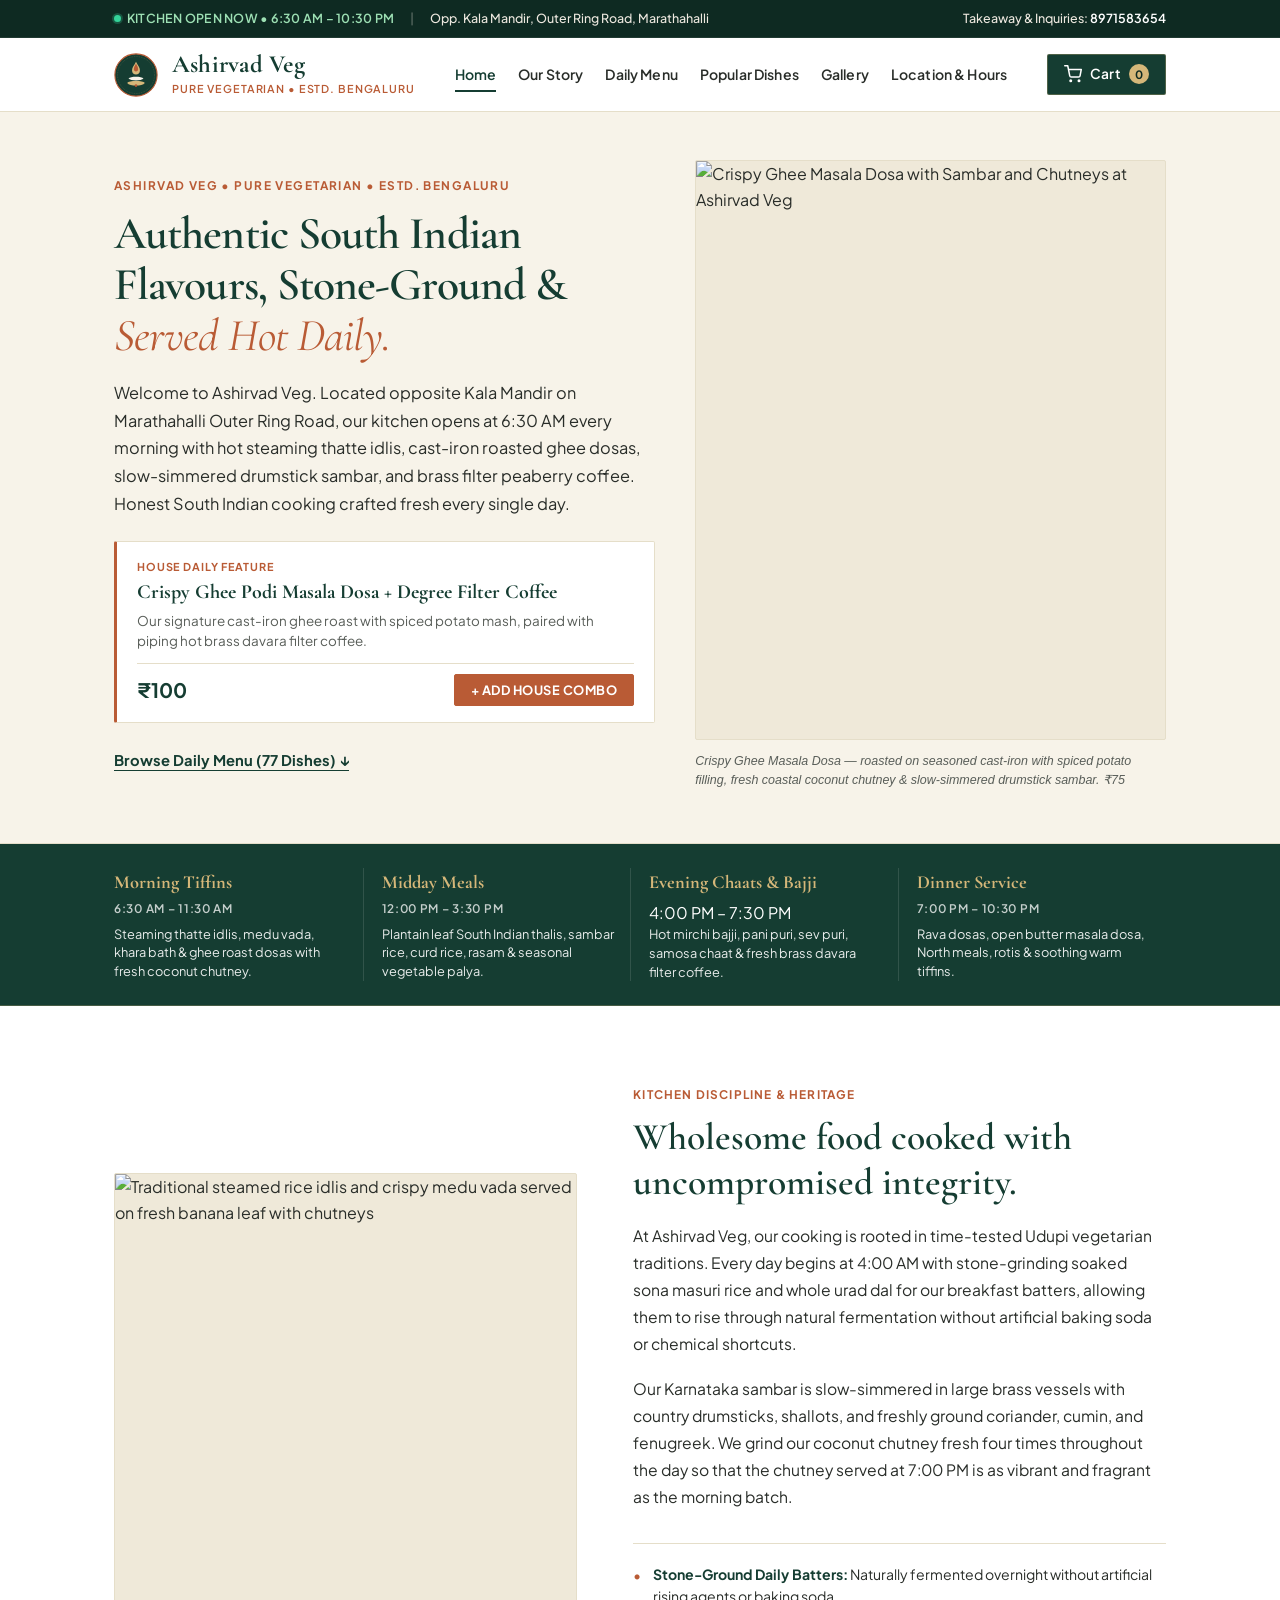
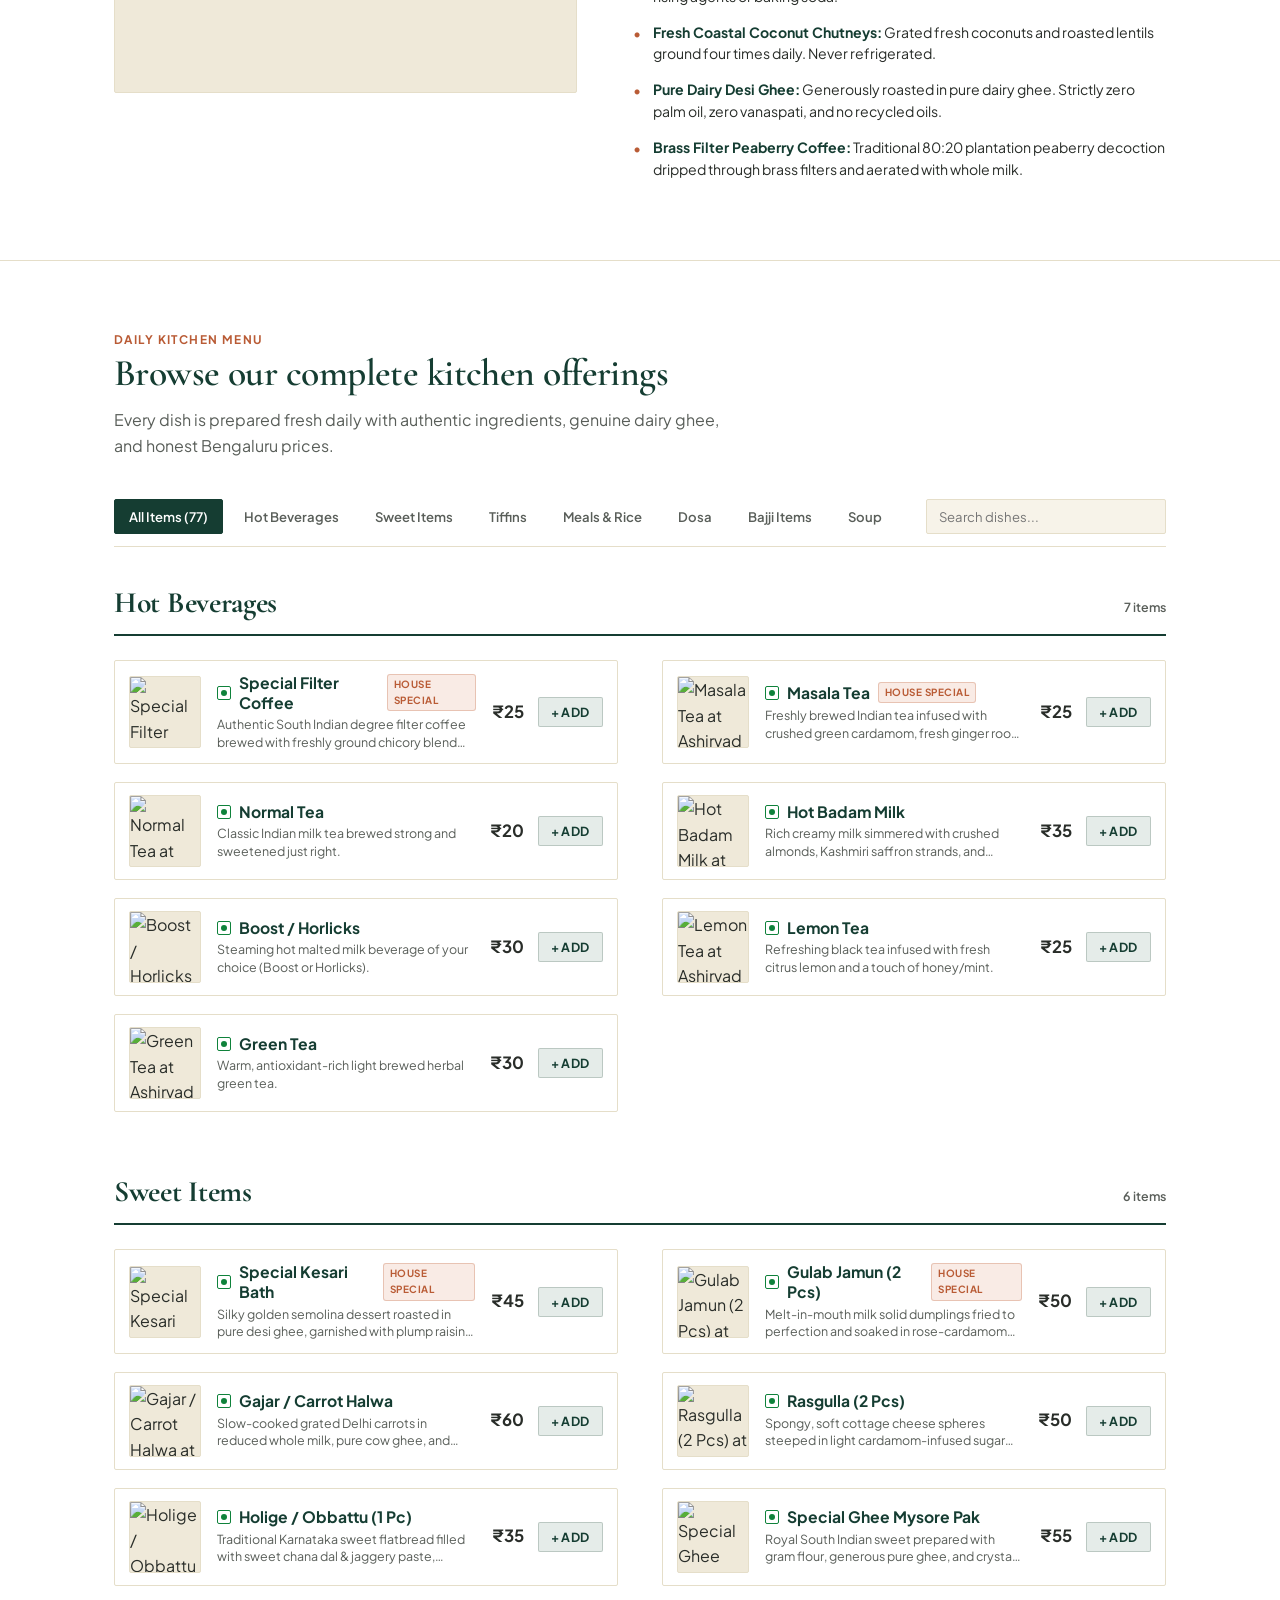
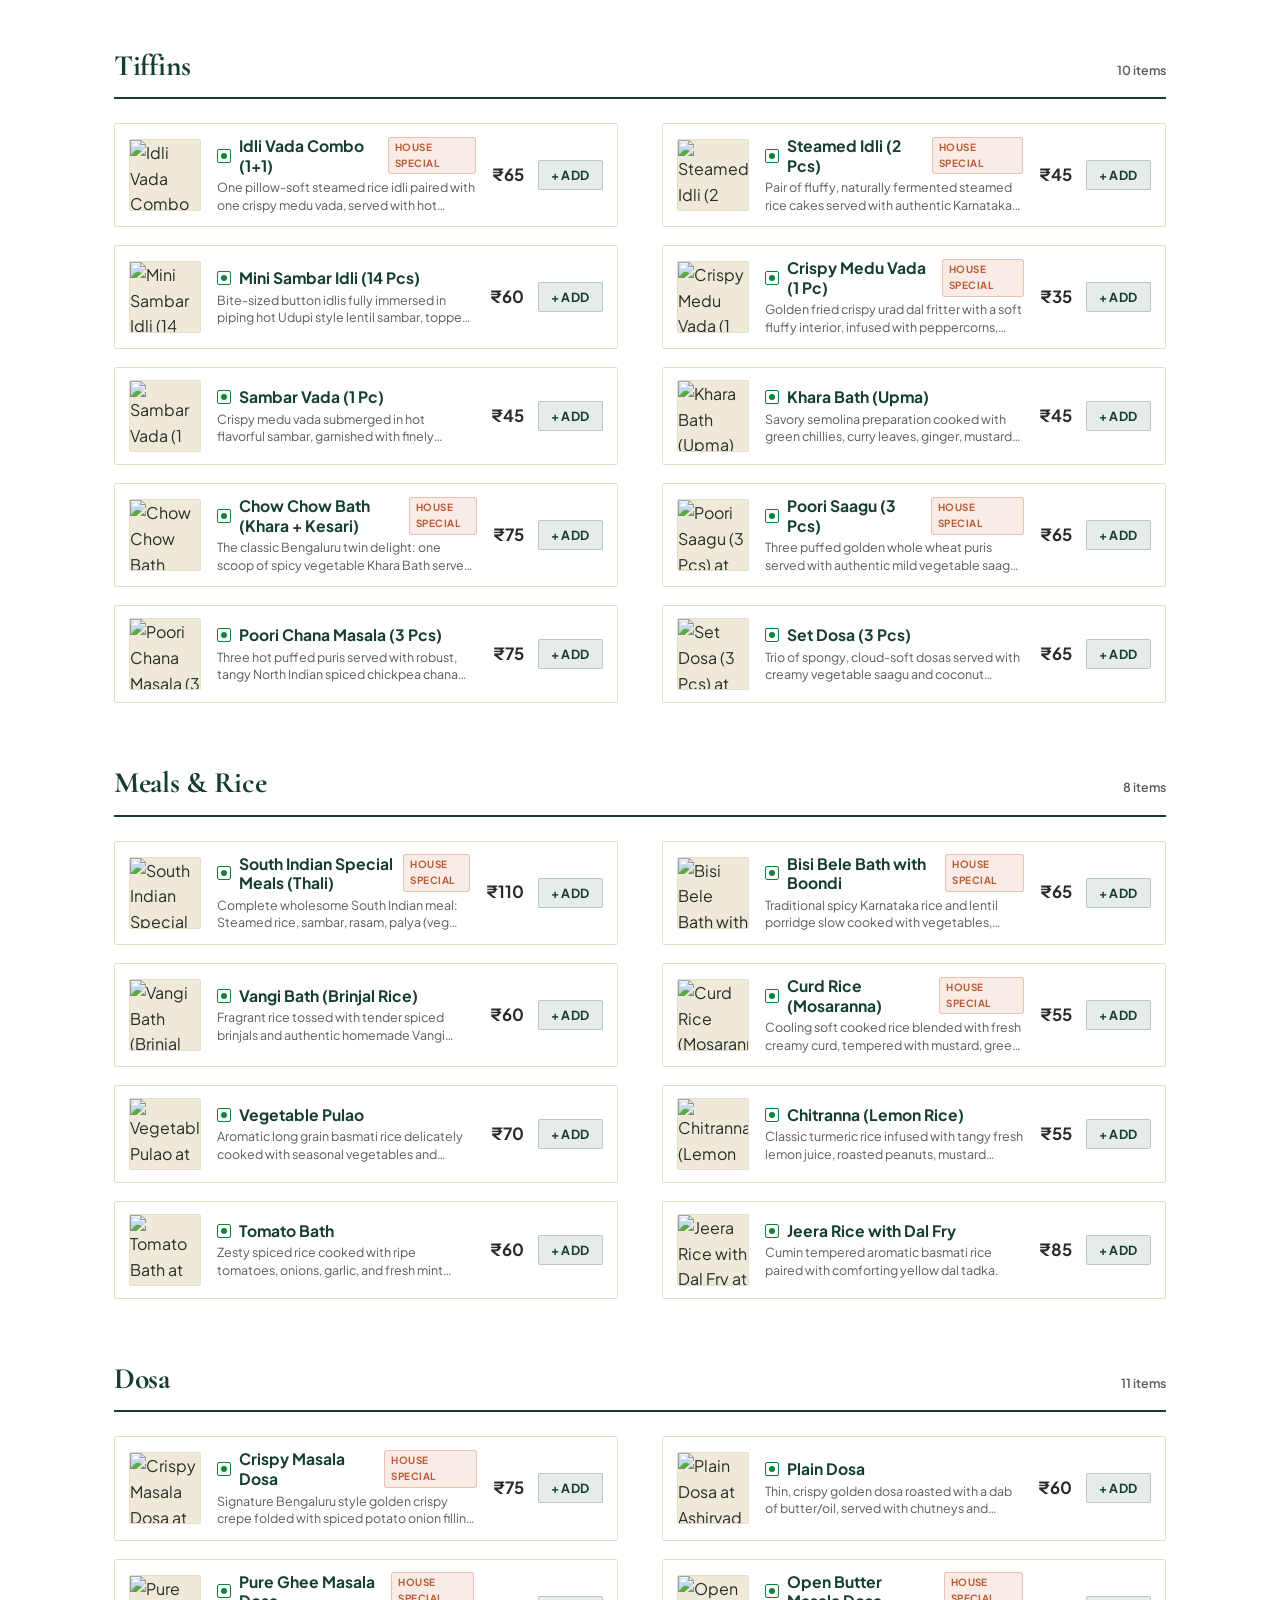
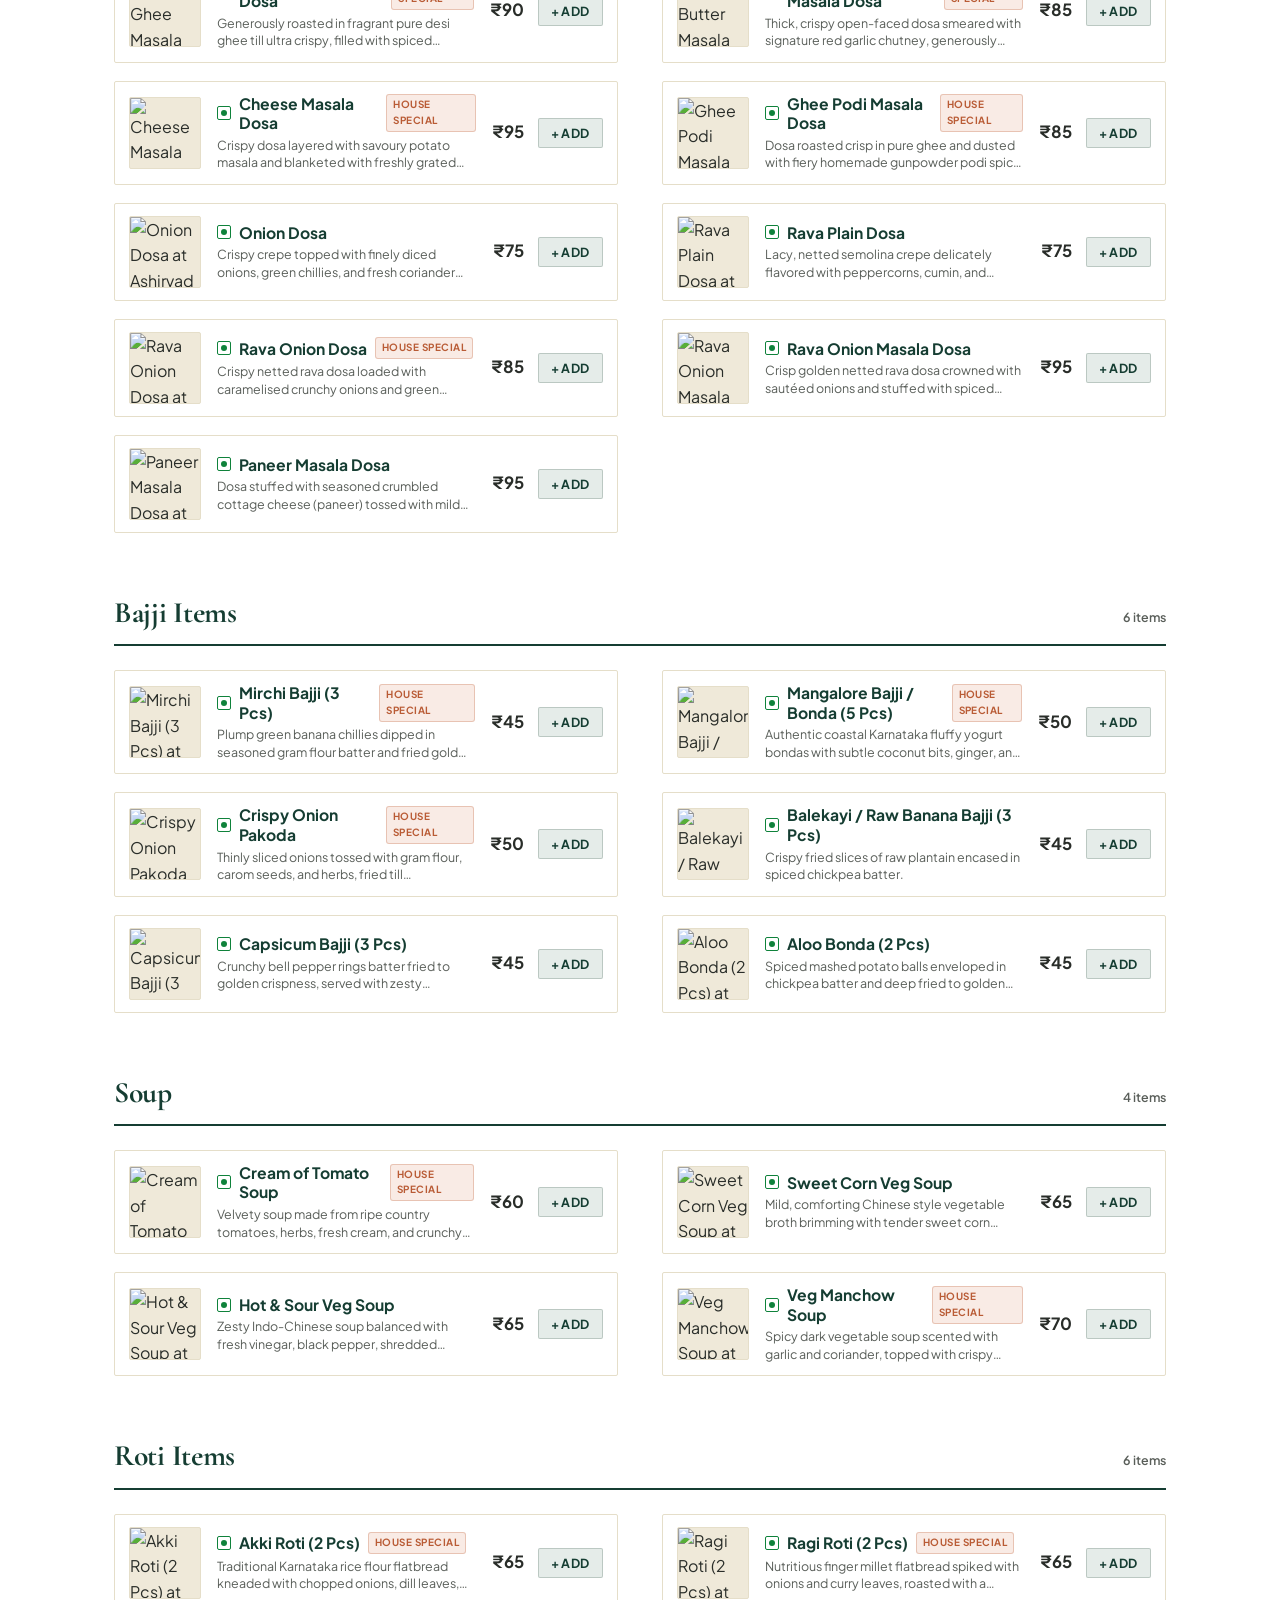
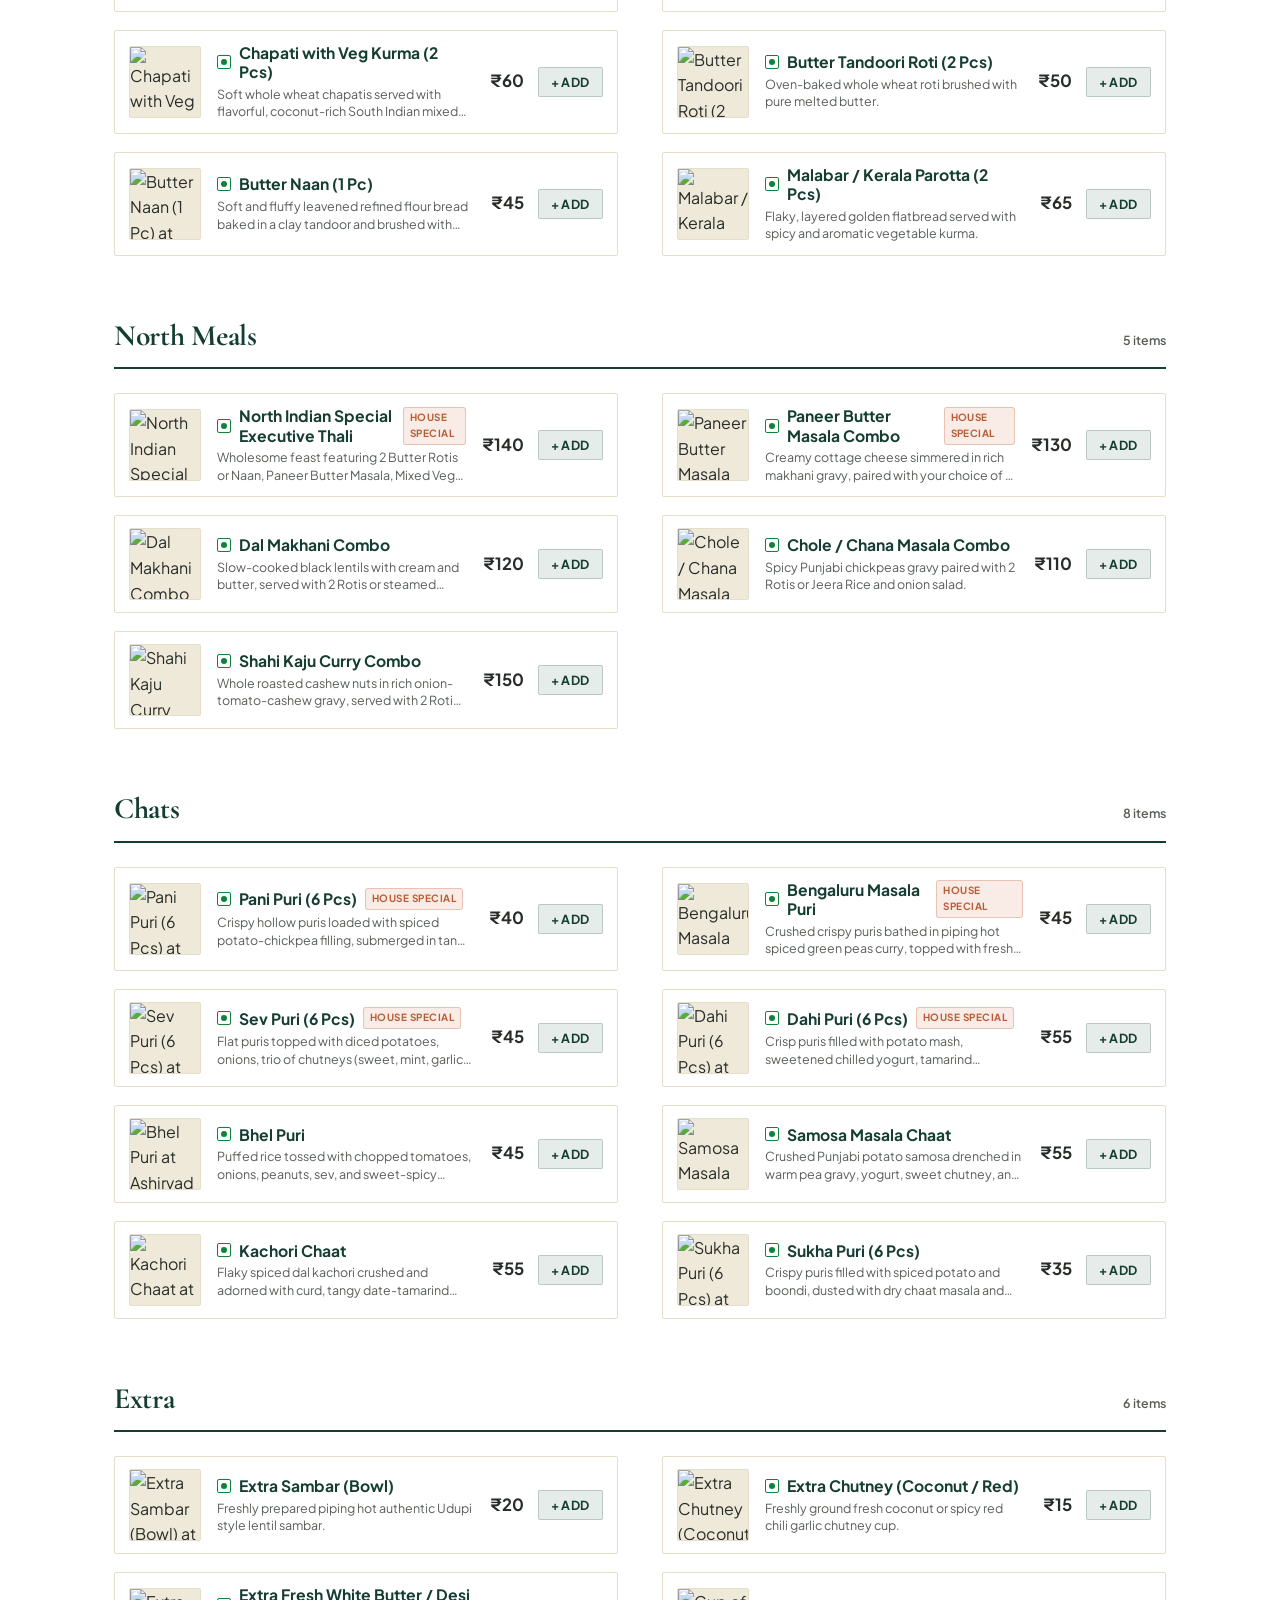
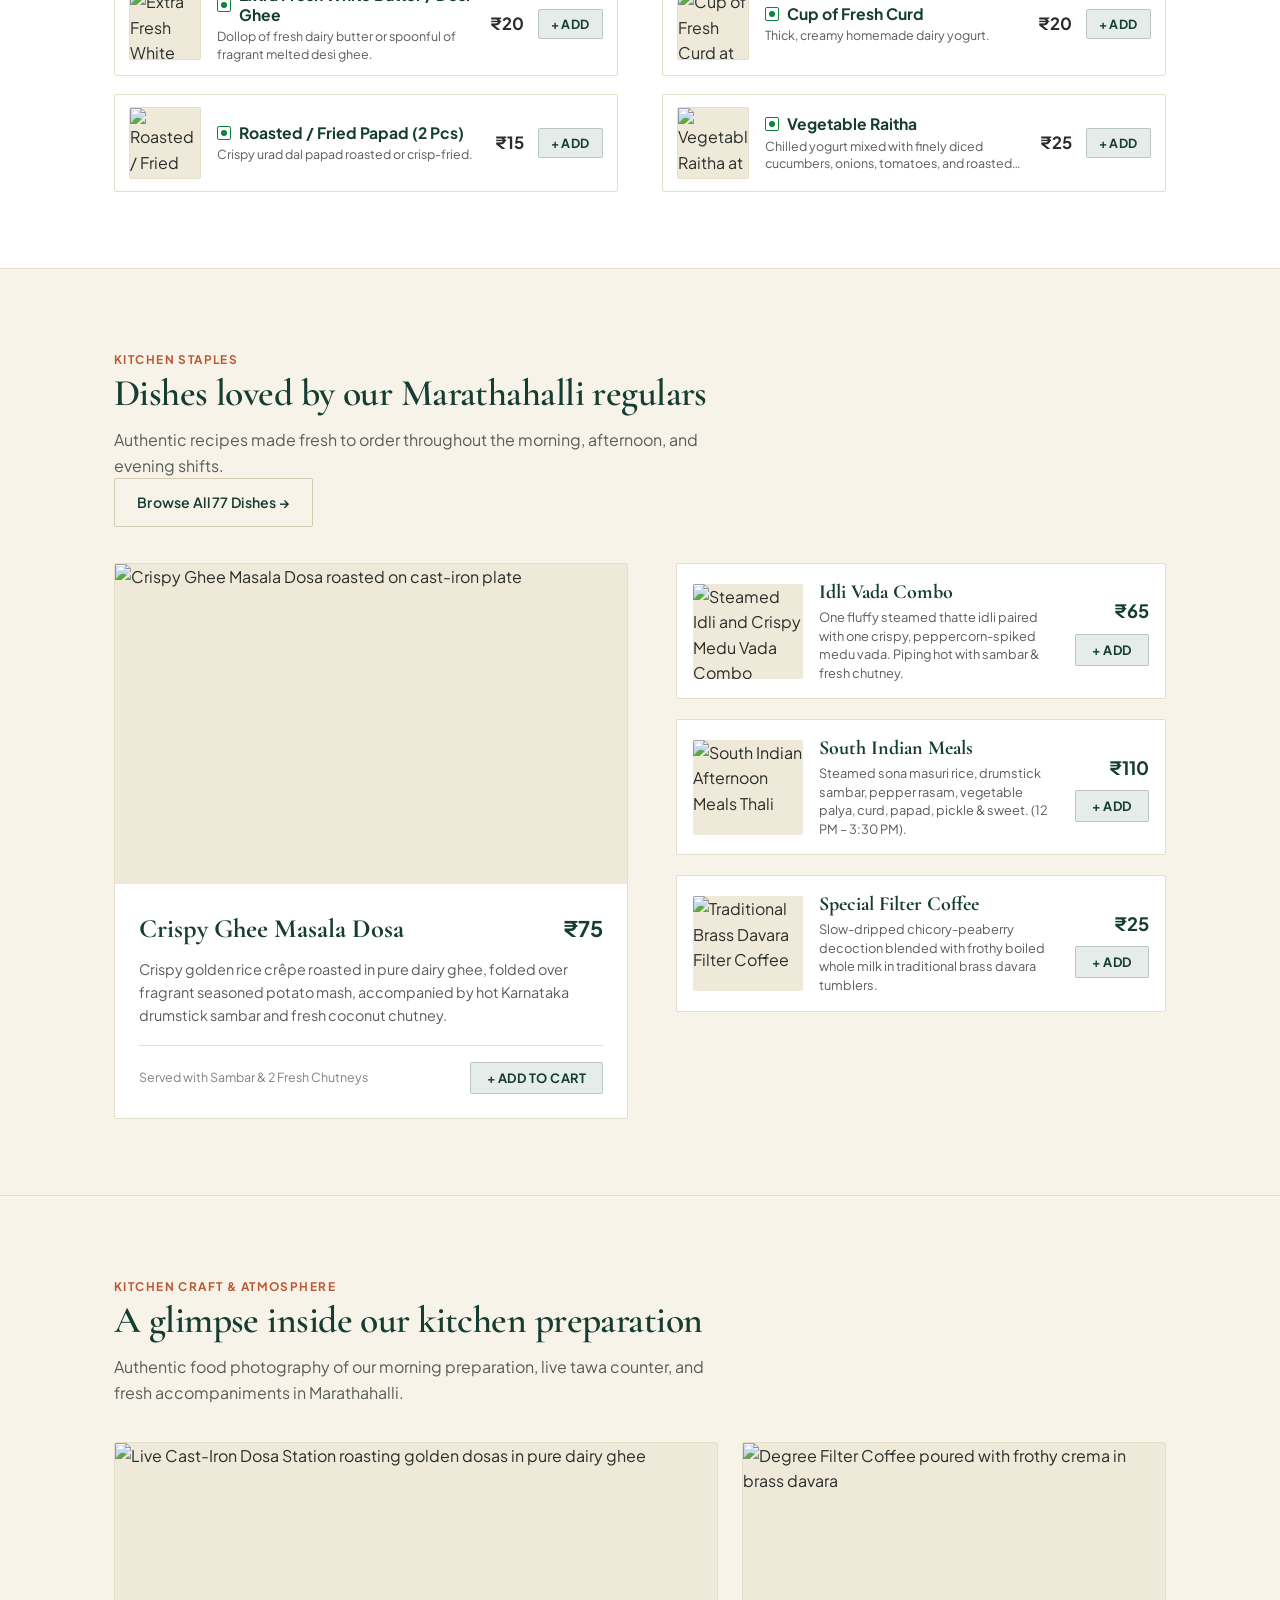
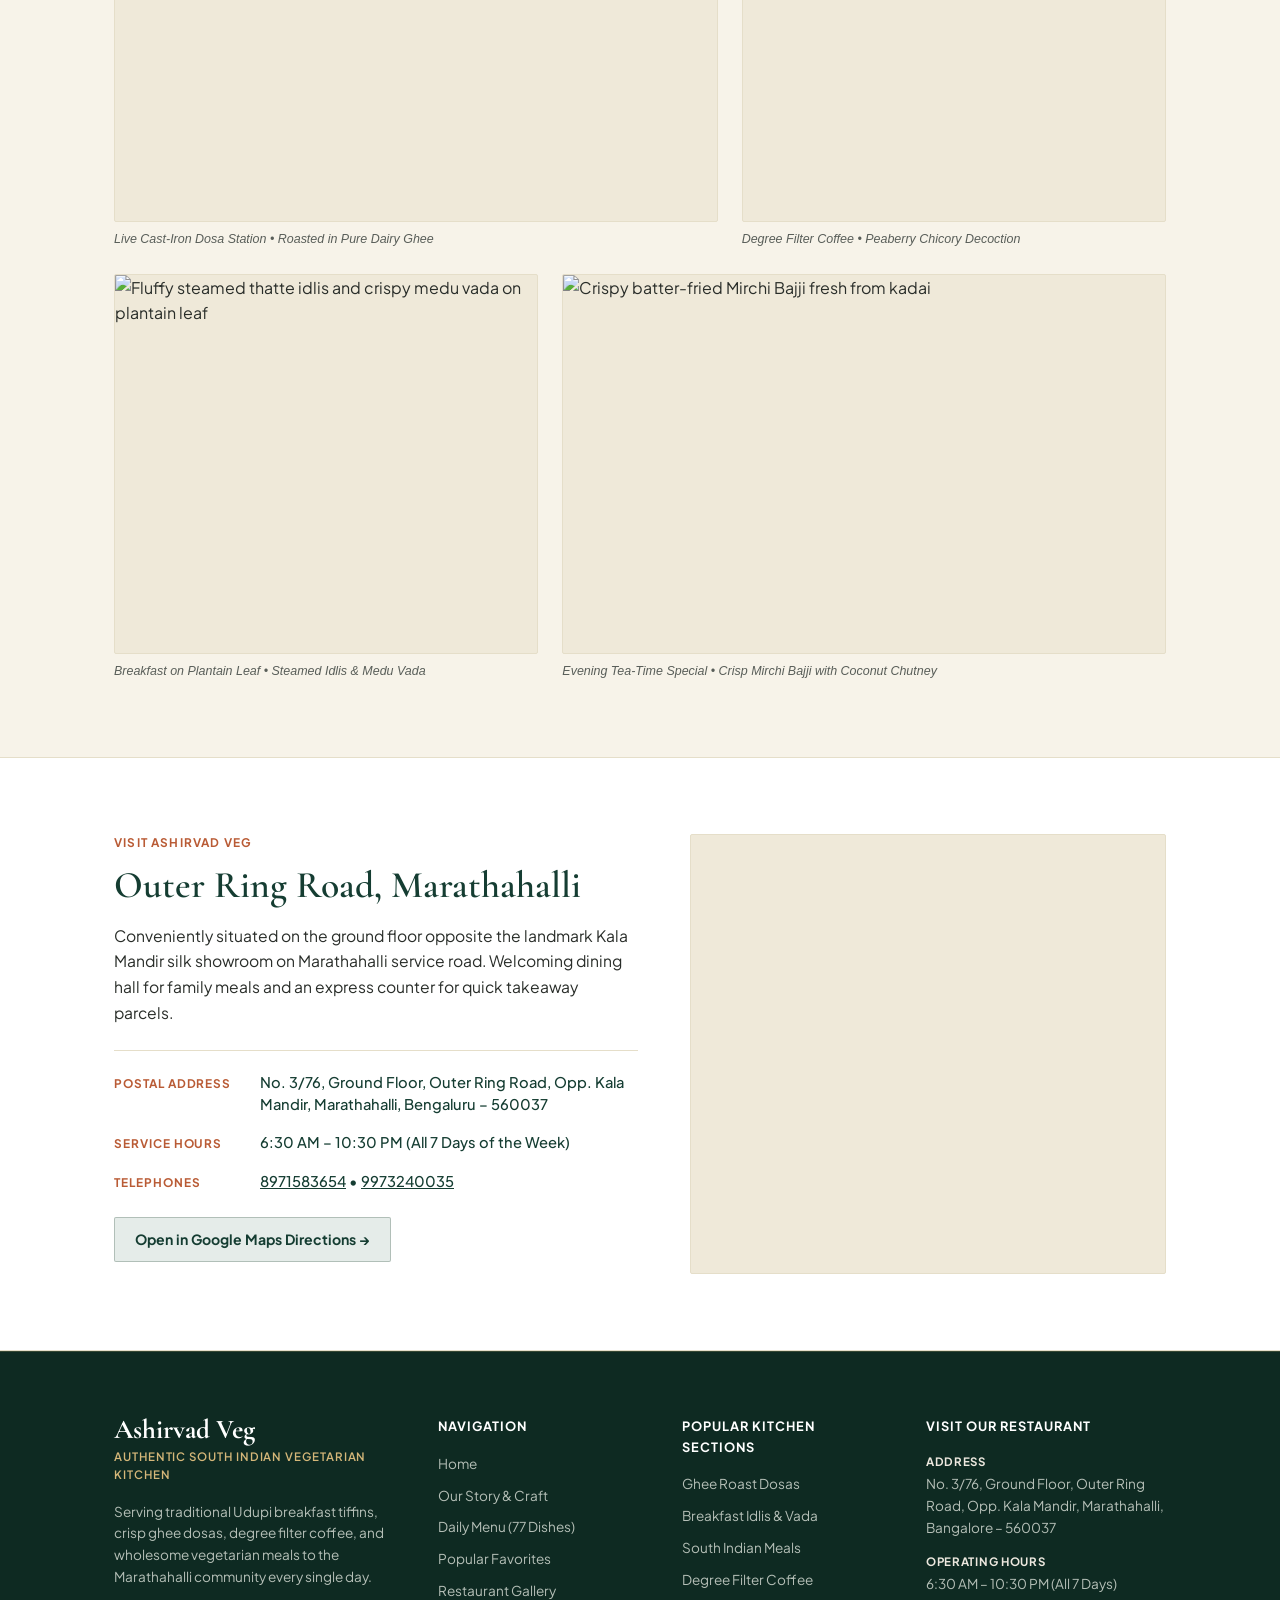
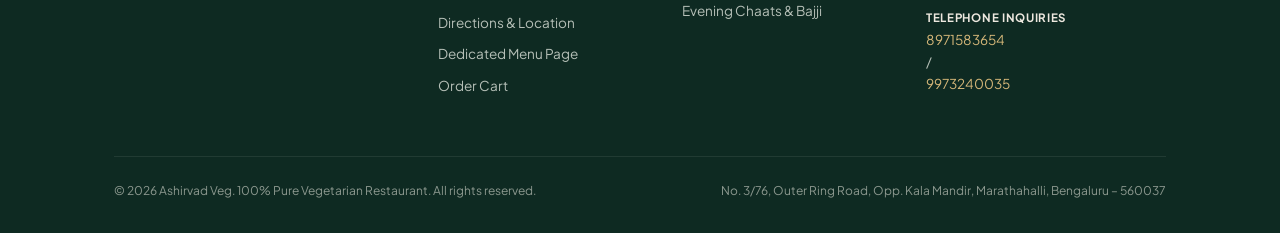
==== commit b7bff521: "feat(menu): optimize mobile menu item cards with enhanced layout, imagery, typography and alignment" ====
--- a/index.html
+++ b/index.html
@@ -41,10 +41,19 @@
   }
   </script>
 
+  <!-- Critical Display Protection -->
+  <style>
+    @media (min-width: 992px) {
+      .mobile-nav-drawer, #mobileNavDrawer, .mobile-nav-scrim, #navBackdrop, .mobile-nav-toggle {
+        display: none !important;
+      }
+    }
+  </style>
+
   <!-- Stylesheets -->
-  <link rel="stylesheet" href="css/style.css">
-  <link rel="stylesheet" href="css/menu.css">
-  <link rel="stylesheet" href="css/responsive.css">
+  <link rel="stylesheet" href="css/style.css?v=2.3.0">
+  <link rel="stylesheet" href="css/menu.css?v=2.3.0">
+  <link rel="stylesheet" href="css/responsive.css?v=2.3.0">
 </head>
 
 <body>
@@ -644,11 +653,11 @@
   </footer>
 
   <!-- Scripts -->
-  <script src="js/image-data.js"></script>
-  <script src="js/menu-data.js"></script>
-  <script src="js/cart.js"></script>
-  <script src="js/whatsapp.js"></script>
-  <script src="js/app.js"></script>
+  <script src="js/image-data.js?v=2.3.0"></script>
+  <script src="js/menu-data.js?v=2.3.0"></script>
+  <script src="js/cart.js?v=2.3.0"></script>
+  <script src="js/whatsapp.js?v=2.3.0"></script>
+  <script src="js/app.js?v=2.3.0"></script>
 </body>
 
 </html>
--- a/css/style.css
+++ b/css/style.css
@@ -1703,8 +1703,9 @@
   cursor: pointer;
 }
 
-#mobileCartPill.visible {
-  display: flex;
+#mobileCartPill.visible,
+.mobile-sticky-order-bar.visible {
+  display: flex !important;
 }
 
 .mobile-cart-left {
@@ -1962,6 +1963,19 @@
   visibility: visible;
 }
 
+/* Strictly hide mobile navigation drawer, backdrop, and toggle on desktop screens */
+@media (min-width: 992px) {
+  .mobile-nav-drawer,
+  #mobileNavDrawer,
+  .mobile-nav-scrim,
+  #navBackdrop,
+  .mobile-nav-toggle {
+    display: none !important;
+    visibility: hidden !important;
+    pointer-events: none !important;
+  }
+}
+
 .mobile-nav-scrim,
 #navBackdrop {
   position: fixed;
--- a/css/menu.css
+++ b/css/menu.css
@@ -227,6 +227,29 @@
   margin-bottom: 4px;
 }
 
+.veg-indicator {
+  display: inline-flex;
+  align-items: center;
+  justify-content: center;
+  width: 14px;
+  height: 14px;
+  border: 1.5px solid var(--color-veg-indicator, #0F823B);
+  border-radius: 2px;
+  background-color: #FFFFFF;
+  flex-shrink: 0;
+  vertical-align: middle;
+  position: relative;
+}
+
+.veg-indicator::after {
+  content: "";
+  display: block;
+  width: 6px;
+  height: 6px;
+  border-radius: 50%;
+  background-color: var(--color-veg-indicator, #0F823B);
+}
+
 .menu-item-name {
   font-size: 0.98rem;
   font-weight: 700;
@@ -238,15 +261,15 @@
   font-size: 0.62rem;
   font-weight: 700;
   text-transform: uppercase;
-  letter-spacing: 0.06em;
+  letter-spacing: 0.05em;
   padding: 2px 6px;
-  border-radius: 2px;
+  border-radius: 3px;
 }
 
 .menu-item-tag.popular {
   background-color: var(--color-brand-accent-soft);
   color: var(--color-brand-accent);
-  border: 1px solid rgba(189, 83, 36, 0.25);
+  border: 1px solid rgba(185, 91, 53, 0.28);
 }
 
 .menu-item-description {
--- a/css/responsive.css
+++ b/css/responsive.css
@@ -54,6 +54,21 @@
 }
 
 /* --------------------------------------------------------------------------
+   Desktop Specific (min-width: 992px)
+   -------------------------------------------------------------------------- */
+@media (min-width: 992px) {
+  .mobile-nav-drawer,
+  #mobileNavDrawer,
+  .mobile-nav-scrim,
+  #navBackdrop,
+  .mobile-nav-toggle {
+    display: none !important;
+    visibility: hidden !important;
+    pointer-events: none !important;
+  }
+}
+
+/* --------------------------------------------------------------------------
    3. Medium Tablets & Small Laptops (max-width: 991px)
    -------------------------------------------------------------------------- */
 @media (max-width: 991px) {
@@ -349,27 +364,167 @@
 
   .menu-item-row,
   .menu-row-item {
-    padding: 10px 12px;
-    gap: 12px;
+    display: flex;
+    align-items: stretch;
+    justify-content: flex-start;
+    gap: 14px;
+    padding: 12px 14px;
+    background-color: #FFFFFF;
+    border: 1px solid var(--color-border-hairline);
+    border-radius: var(--radius-xs);
+    min-height: 98px;
+    box-sizing: border-box;
+    transition: border-color var(--transition-clean), box-shadow var(--transition-clean);
   }
 
   .menu-item-thumb,
   .menu-row-thumb {
-    width: 60px;
-    height: 60px;
+    width: 80px;
+    height: 80px;
+    border-radius: var(--radius-xs);
+    overflow: hidden;
+    flex-shrink: 0;
+    align-self: center;
+    border: 1px solid var(--color-border-hairline);
+    background-color: var(--color-bg-subtle);
+  }
+
+  .menu-item-thumb img,
+  .menu-row-thumb img {
+    width: 100%;
+    height: 100%;
+    object-fit: cover;
+    display: block;
+  }
+
+  .menu-item-info,
+  .menu-row-left {
+    flex: 1 1 auto;
+    min-width: 0;
+    display: flex;
+    flex-direction: column;
+    justify-content: center;
+    padding-right: 4px;
+  }
+
+  .menu-item-title-row,
+  .menu-row-header {
+    display: flex;
+    align-items: center;
+    flex-wrap: wrap;
+    gap: 6px;
+    margin-bottom: 3px;
+  }
+
+  .veg-indicator {
+    display: inline-flex;
+    align-items: center;
+    justify-content: center;
+    width: 14px;
+    height: 14px;
+    border: 1.5px solid var(--color-veg-indicator);
+    border-radius: 2px;
+    background-color: #FFFFFF;
+    flex-shrink: 0;
+    position: relative;
+  }
+
+  .veg-indicator::after {
+    content: "";
+    display: block;
+    width: 6px;
+    height: 6px;
+    border-radius: 50%;
+    background-color: var(--color-veg-indicator);
   }
 
   .menu-item-name {
-    font-size: 0.92rem;
+    font-size: 0.95rem;
+    font-weight: 700;
+    color: var(--color-brand-primary);
+    line-height: 1.28;
+    word-break: break-word;
+  }
+
+  .menu-item-tag.popular {
+    font-size: 0.58rem;
+    font-weight: 700;
+    text-transform: uppercase;
+    letter-spacing: 0.04em;
+    padding: 1.5px 5px;
+    border-radius: 3px;
+    background-color: var(--color-brand-accent-soft);
+    color: var(--color-brand-accent);
+    border: 1px solid rgba(185, 91, 53, 0.28);
+    white-space: nowrap;
+    line-height: 1.2;
+    display: inline-flex;
+    align-items: center;
+  }
+
+  .menu-item-desc,
+  .menu-item-description {
+    font-size: 0.77rem;
+    color: var(--color-text-muted);
+    line-height: 1.38;
+    display: -webkit-box;
+    -webkit-line-clamp: 2;
+    -webkit-box-orient: vertical;
+    overflow: hidden;
+    text-overflow: ellipsis;
+    margin-top: 3px;
+    max-height: calc(1.38em * 2);
+  }
+
+  .menu-item-actions,
+  .menu-row-right {
+    display: flex;
+    flex-direction: column;
+    align-items: flex-end;
+    justify-content: space-between;
+    flex-shrink: 0;
+    min-width: 72px;
+    align-self: stretch;
+    padding-left: 4px;
   }
 
   .menu-item-price {
-    font-size: 0.96rem;
+    font-size: 1.05rem;
+    font-weight: 700;
+    color: var(--color-brand-primary-dark);
+    line-height: 1.2;
+    white-space: nowrap;
+    text-align: right;
+    margin-top: 1px;
+    letter-spacing: -0.01em;
   }
 
   .btn-menu-add {
-    padding: 6px 12px;
-    min-height: 36px;
+    font-size: 0.76rem;
+    font-weight: 700;
+    letter-spacing: 0.03em;
+    text-transform: uppercase;
+    color: var(--color-brand-primary);
+    background-color: var(--color-brand-primary-soft);
+    border: 1px solid rgba(21, 61, 50, 0.22);
+    border-radius: var(--radius-xs);
+    width: 72px;
+    height: 35px;
+    min-height: 35px;
+    display: inline-flex;
+    align-items: center;
+    justify-content: center;
+    padding: 0;
+    cursor: pointer;
+    transition: all var(--transition-clean);
+    margin-bottom: 1px;
+  }
+
+  .btn-menu-add:hover,
+  .btn-menu-add:active {
+    background-color: var(--color-brand-primary);
+    color: #FFFFFF;
+    border-color: var(--color-brand-primary);
   }
 
   /* Popular Staples Arrangement */
@@ -616,31 +771,39 @@
 
   .menu-item-row,
   .menu-row-item {
-    padding: 8px 10px;
-    gap: 10px;
+    gap: 12px;
+    padding: 10px 12px;
+    min-height: 94px;
   }
 
   .menu-item-thumb,
   .menu-row-thumb {
-    width: 52px;
-    height: 52px;
+    width: 76px;
+    height: 76px;
   }
 
   .menu-item-name {
-    font-size: 0.88rem;
+    font-size: 0.92rem;
   }
 
   .menu-item-desc,
   .menu-item-description {
-    font-size: 0.74rem;
+    font-size: 0.76rem;
+  }
+
+  .menu-item-actions,
+  .menu-row-right {
+    min-width: 68px;
   }
 
   .menu-item-price {
-    font-size: 0.92rem;
+    font-size: 1rem;
   }
 
   .btn-menu-add {
-    padding: 5px 10px;
+    width: 68px;
+    height: 34px;
+    min-height: 34px;
     font-size: 0.74rem;
   }
 
@@ -710,19 +873,51 @@
     align-items: flex-start;
   }
 
+  .menu-item-row,
+  .menu-row-item {
+    gap: 10px;
+    padding: 8px 10px;
+    min-height: 88px;
+  }
+
   .menu-item-thumb,
   .menu-row-thumb {
-    width: 46px;
-    height: 46px;
+    width: 68px;
+    height: 68px;
   }
 
   .menu-item-name {
-    font-size: 0.84rem;
+    font-size: 0.88rem;
+    line-height: 1.22;
+  }
+
+  .menu-item-desc,
+  .menu-item-description {
+    font-size: 0.72rem;
+    line-height: 1.34;
+    max-height: calc(1.34em * 2);
+  }
+
+  .menu-item-tag.popular {
+    font-size: 0.54rem;
+    padding: 1px 4px;
+  }
+
+  .menu-item-actions,
+  .menu-row-right {
+    min-width: 62px;
+  }
+
+  .menu-item-price {
+    font-size: 0.95rem;
   }
 
   .btn-menu-add {
-    padding: 4px 8px;
+    width: 62px;
+    height: 32px;
+    min-height: 32px;
     font-size: 0.7rem;
+    padding: 0;
   }
 
   .popular-stacked-row {
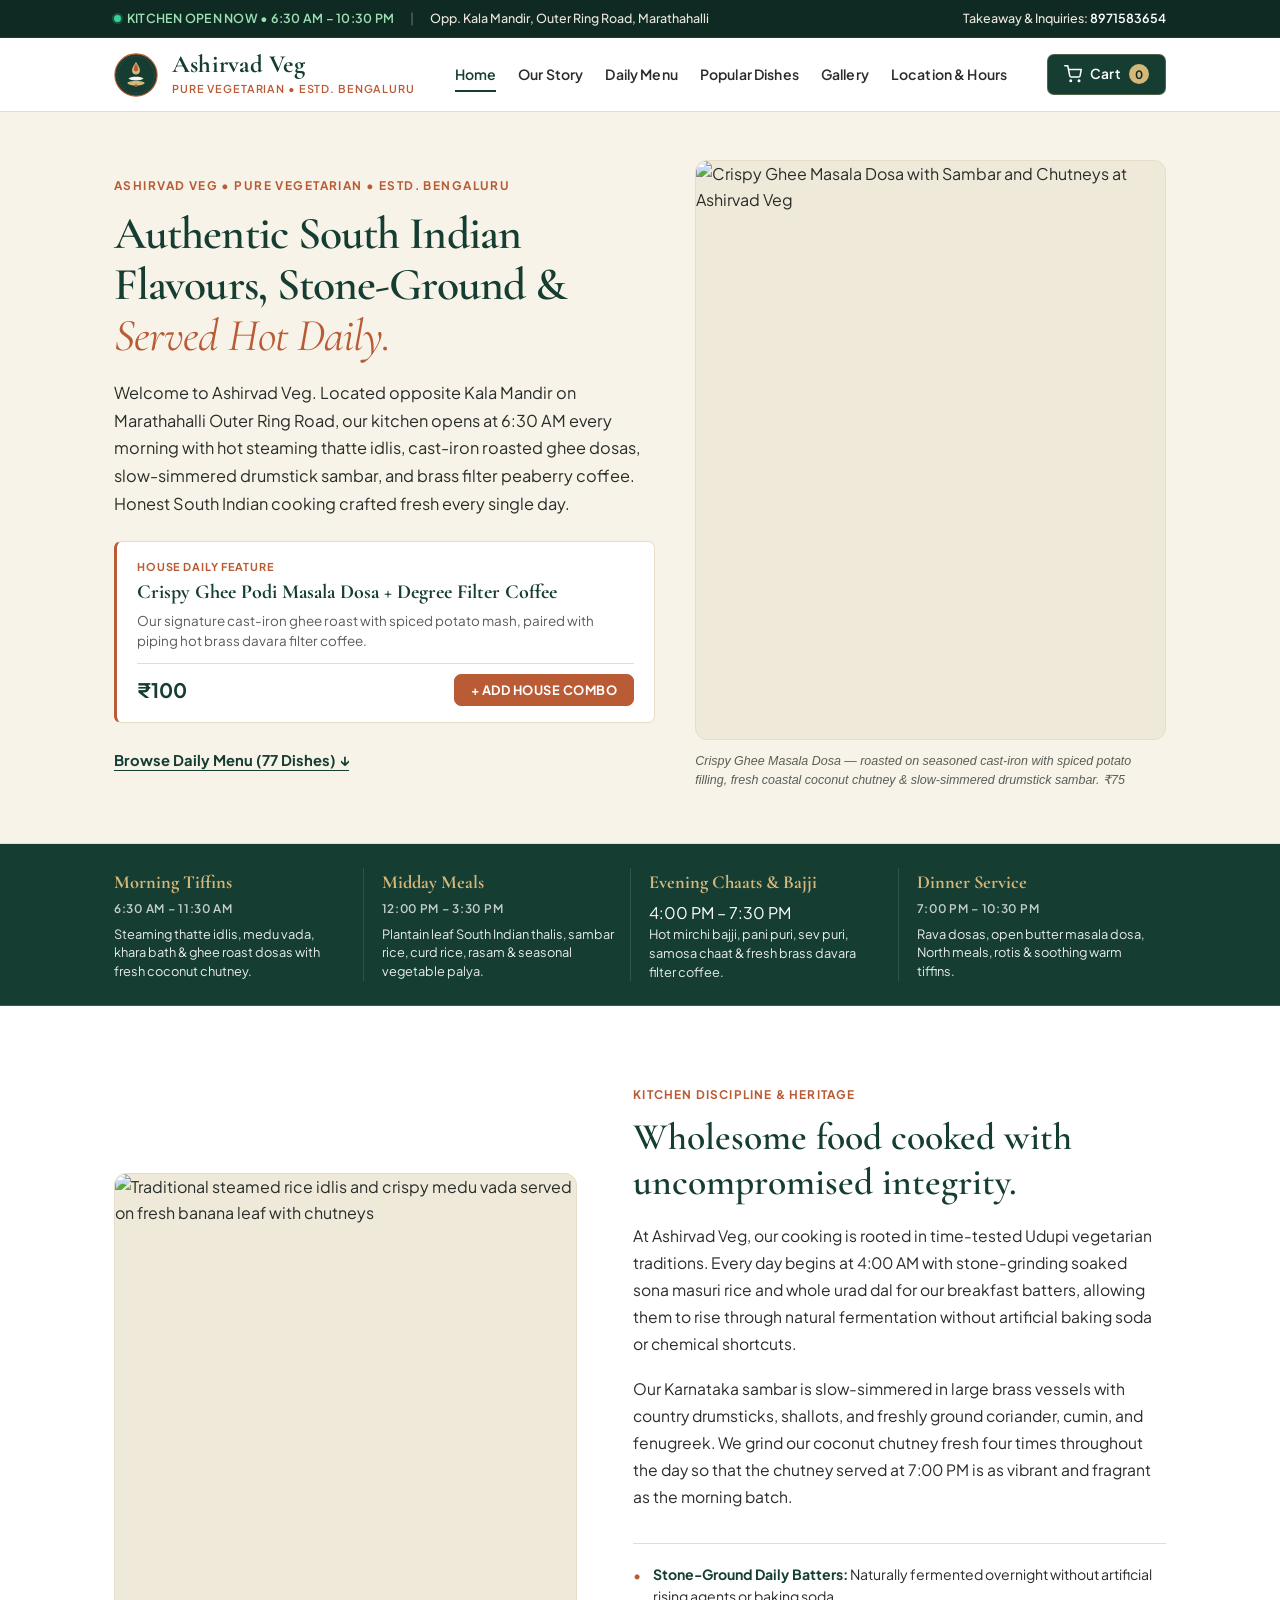
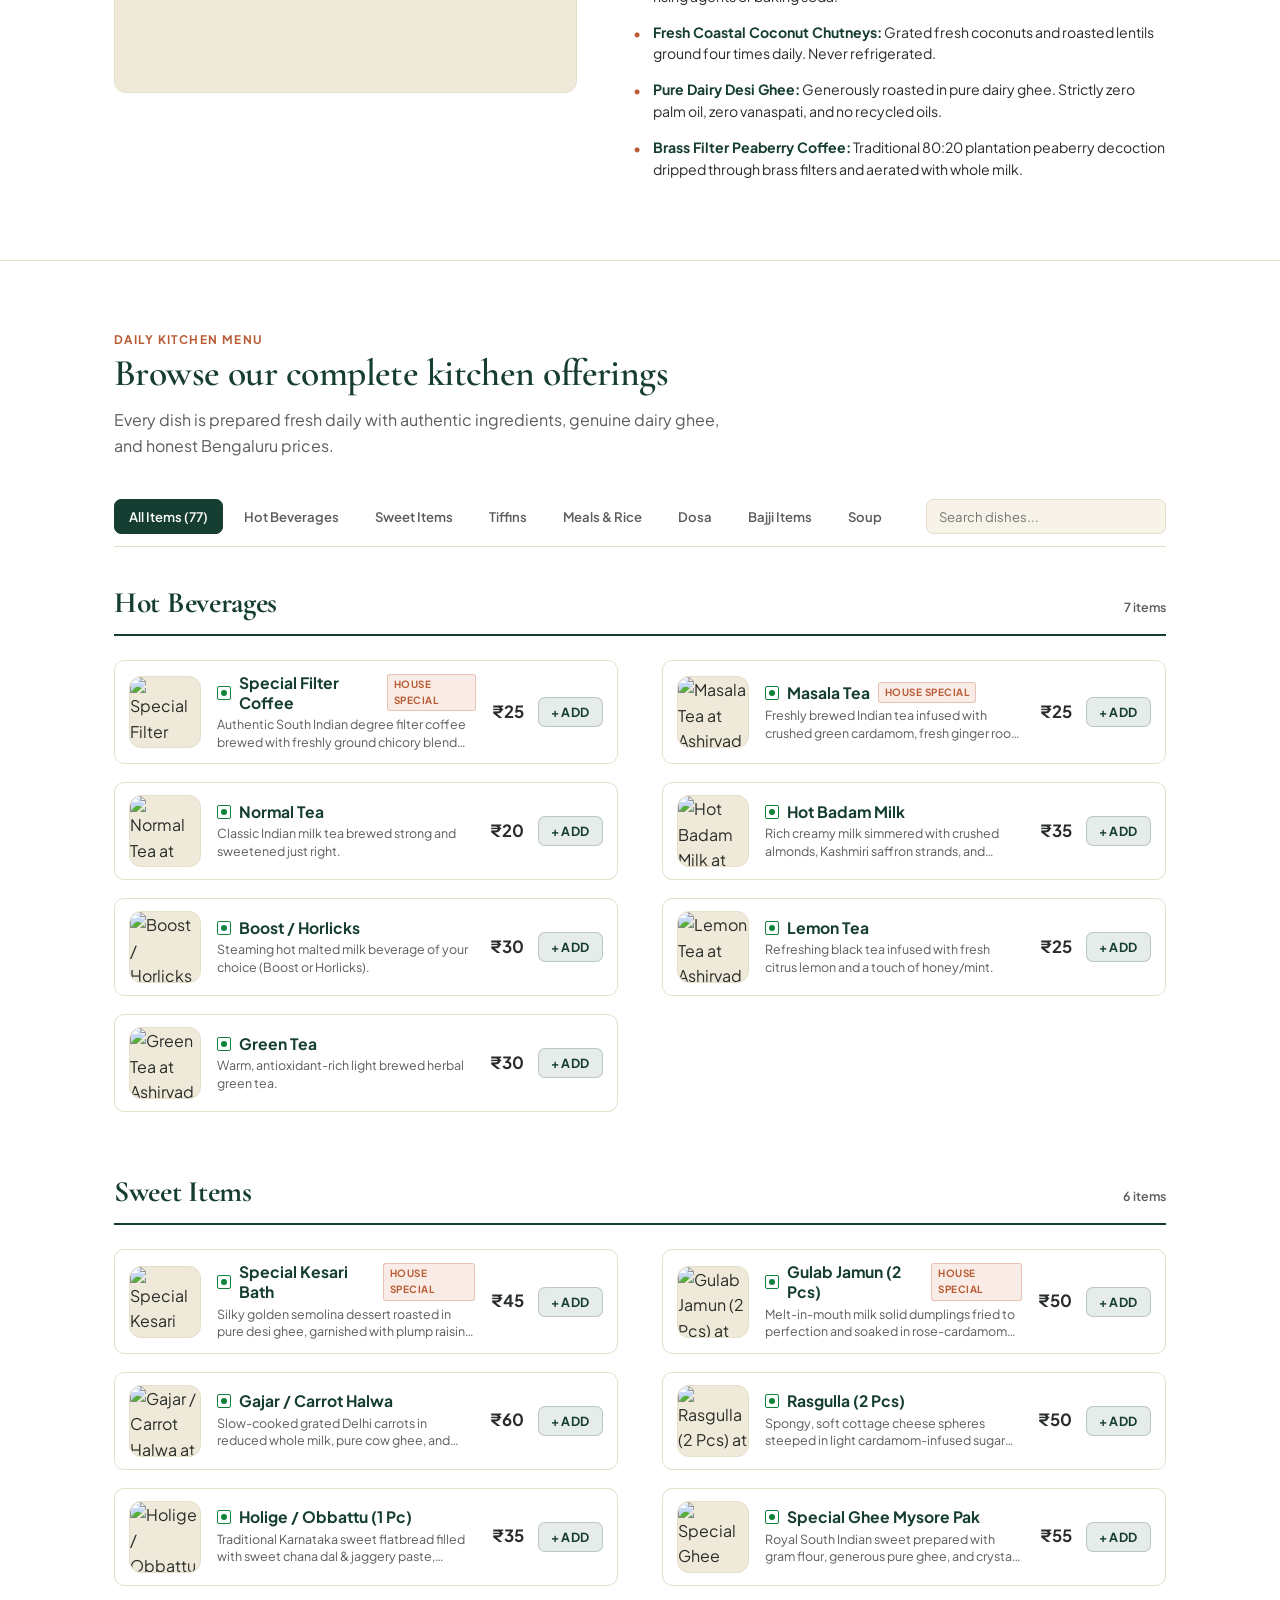
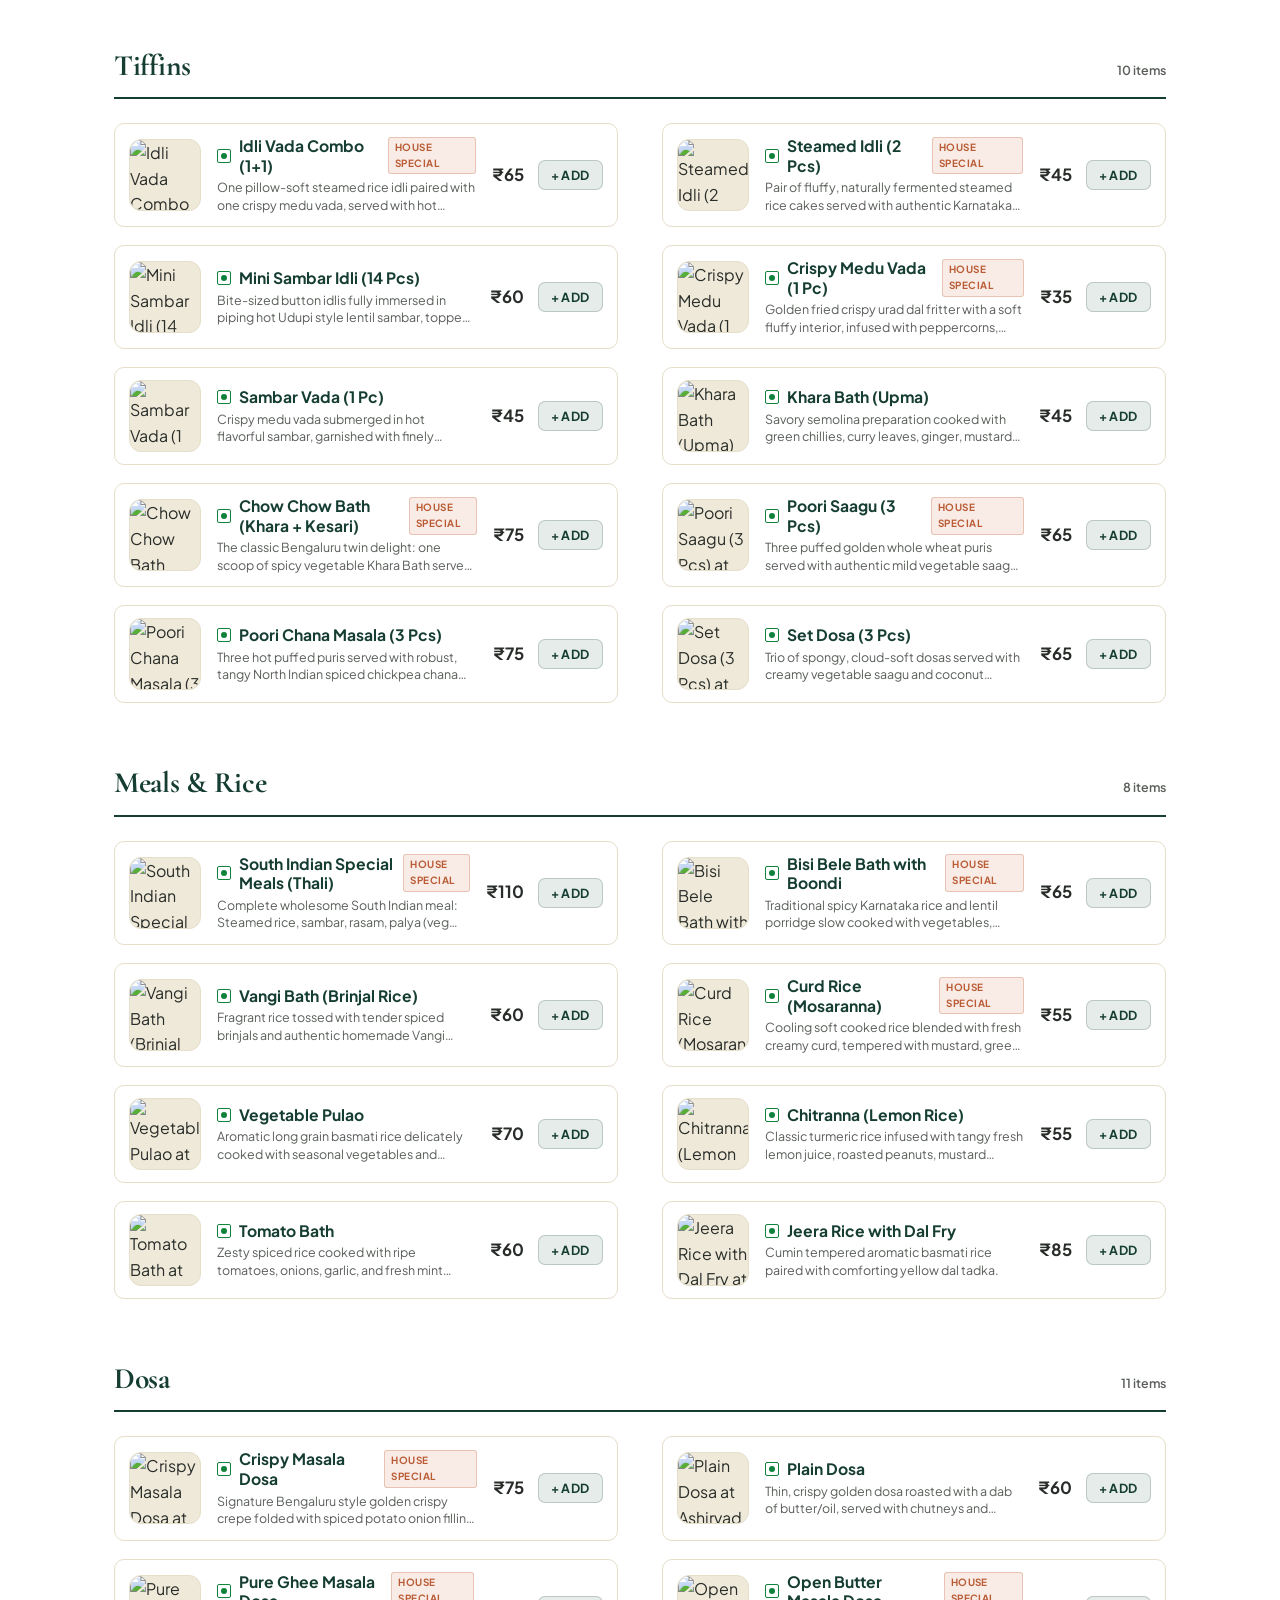
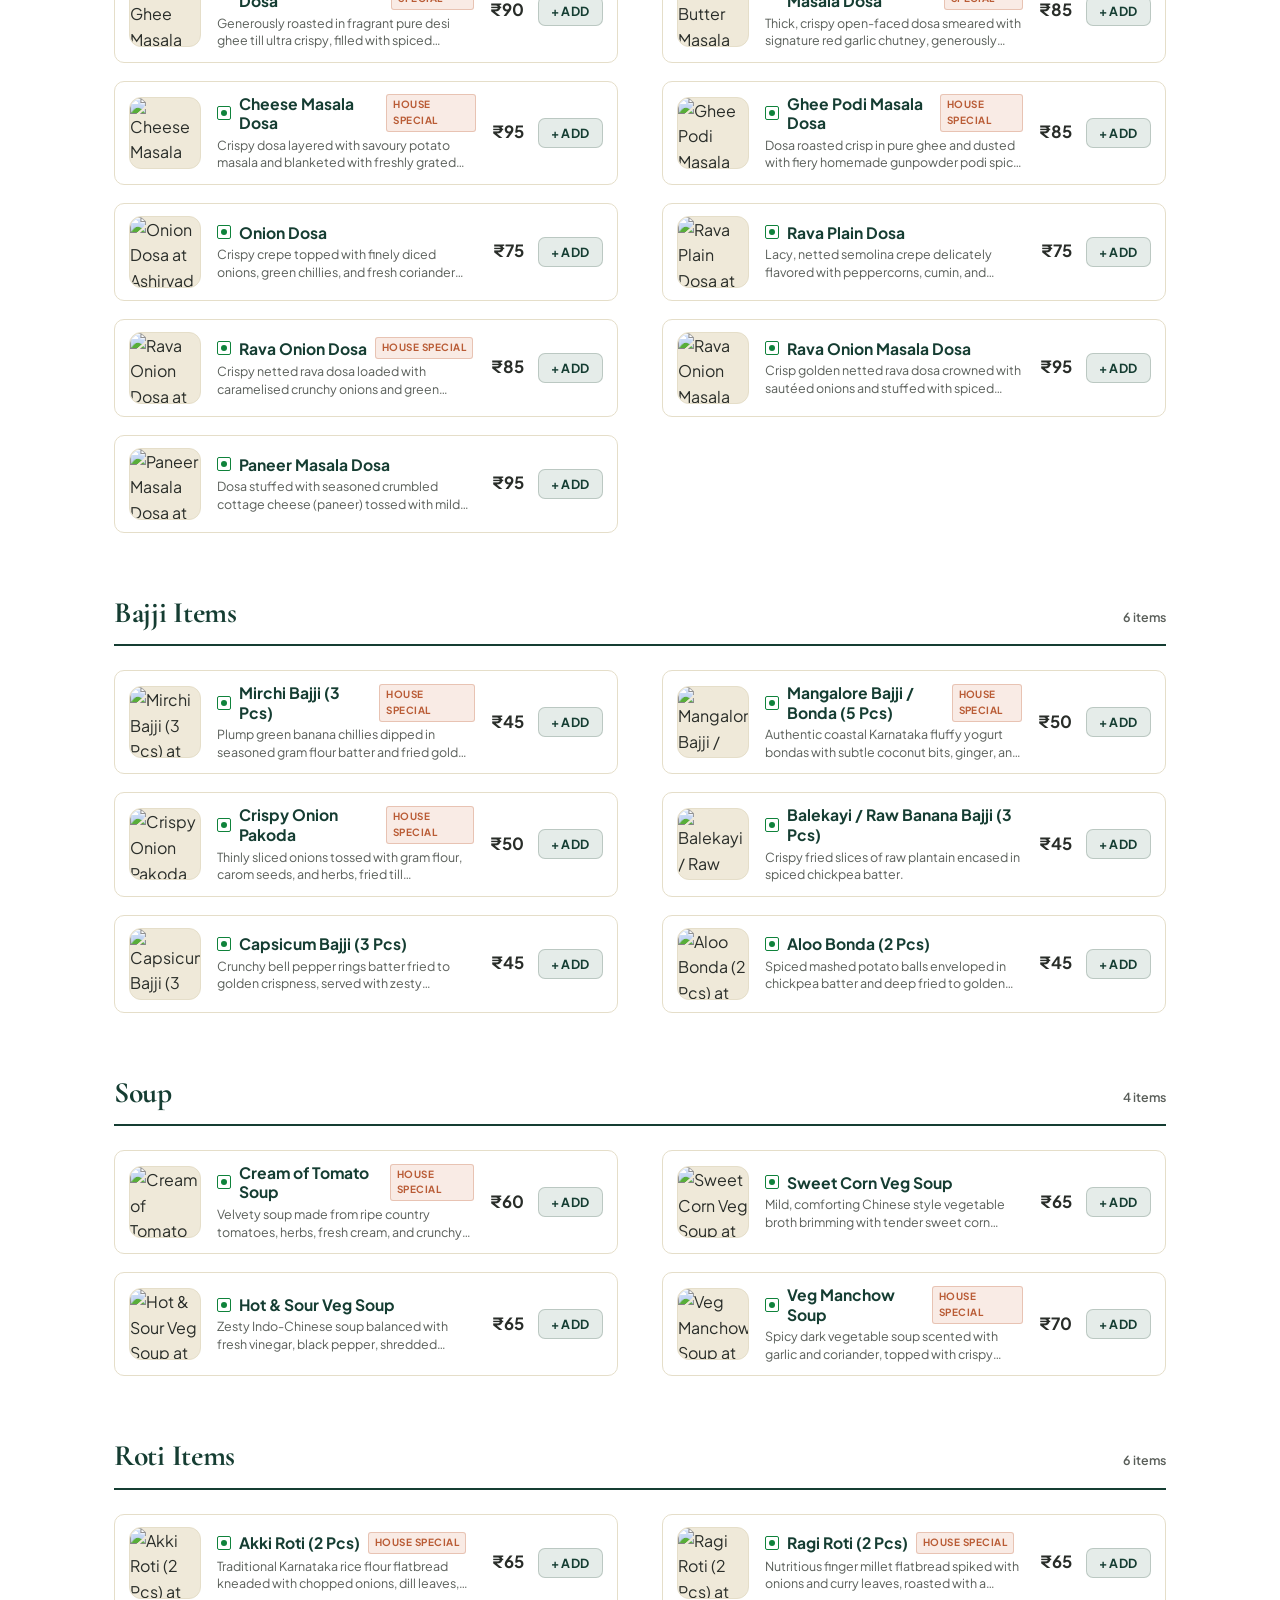
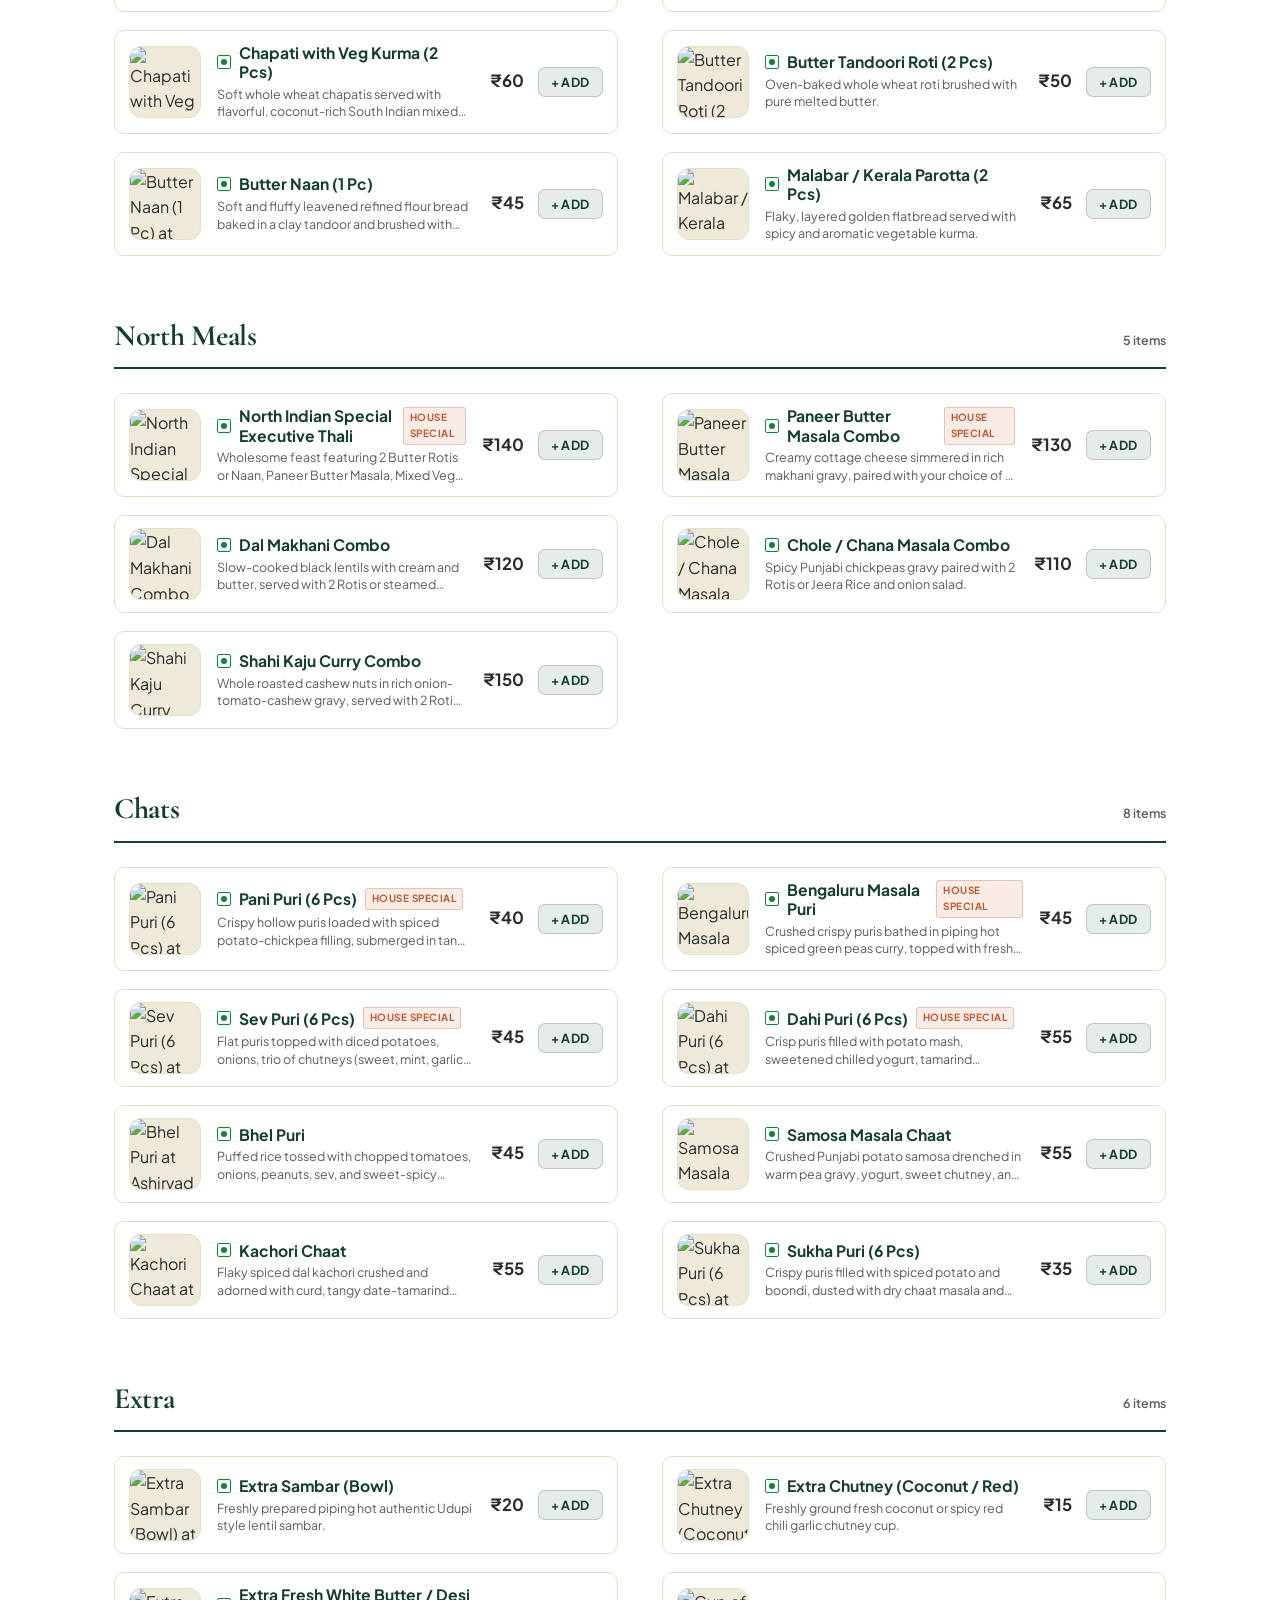
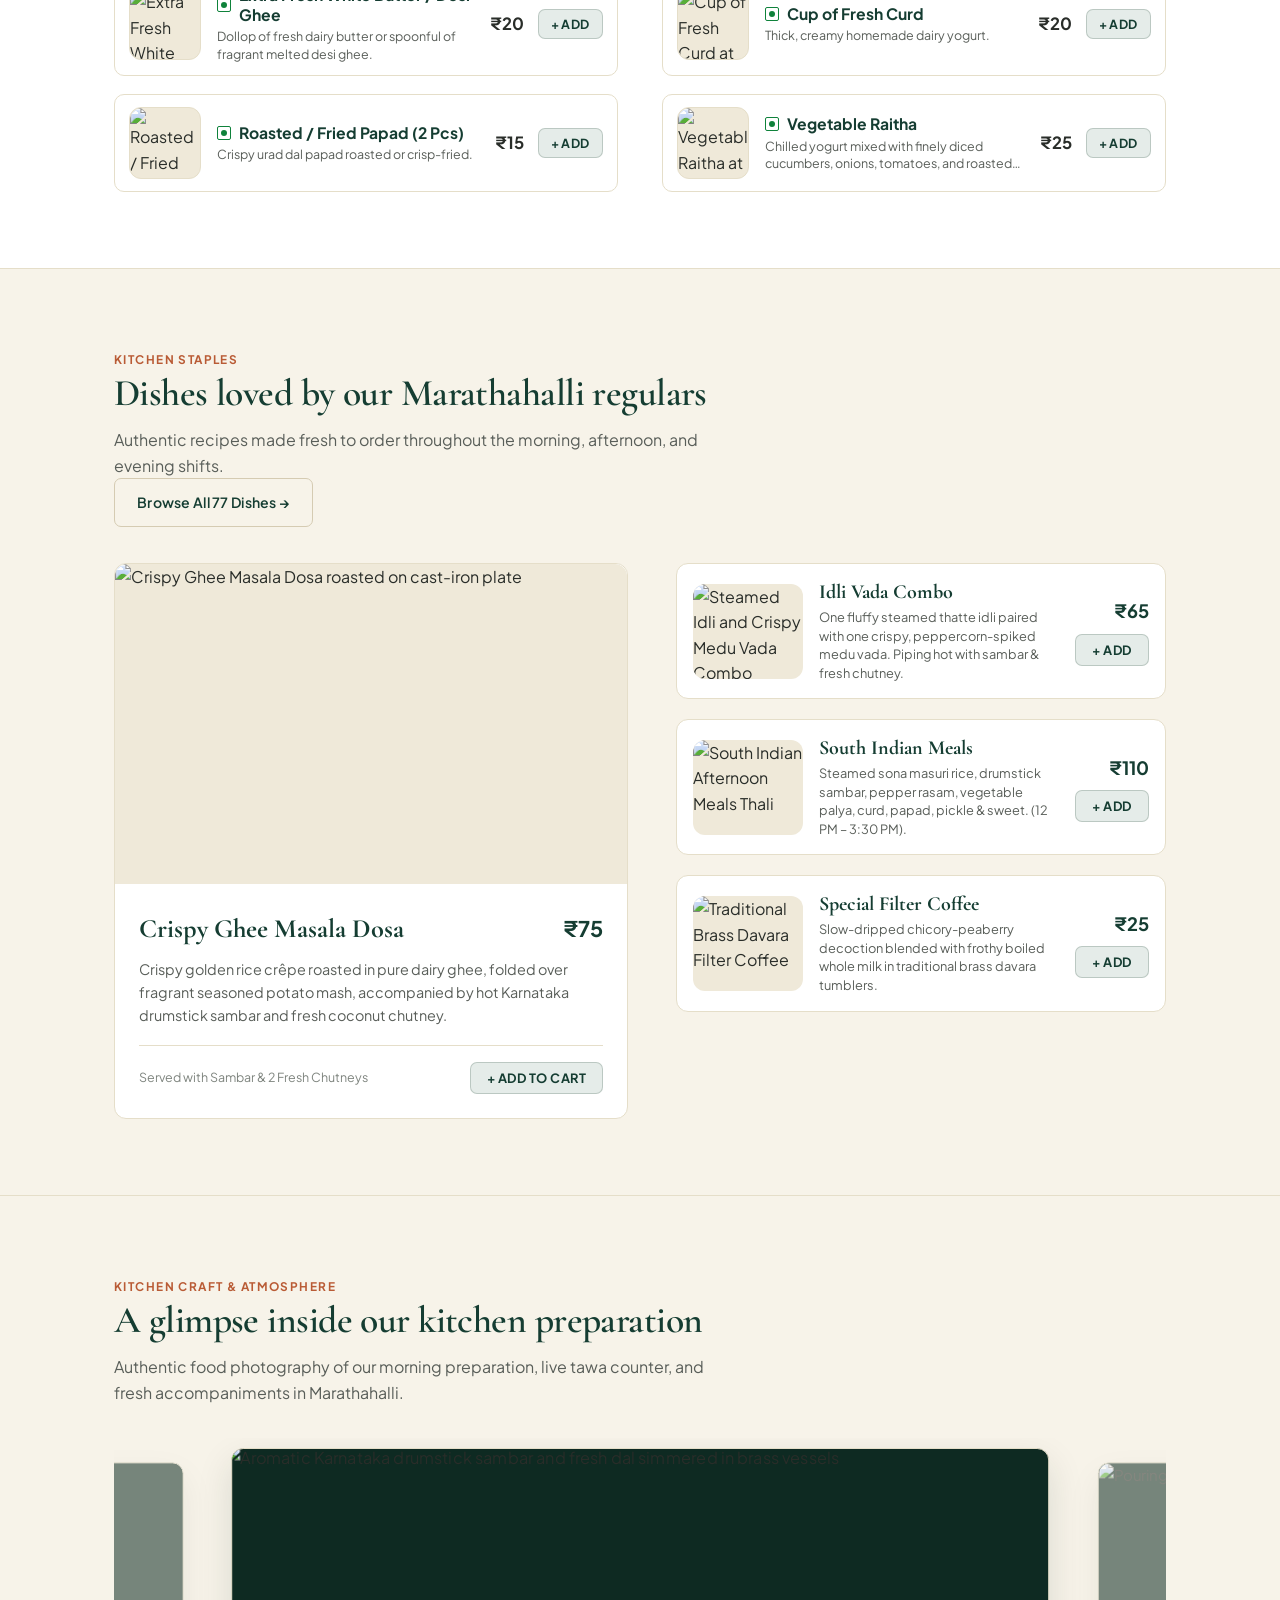
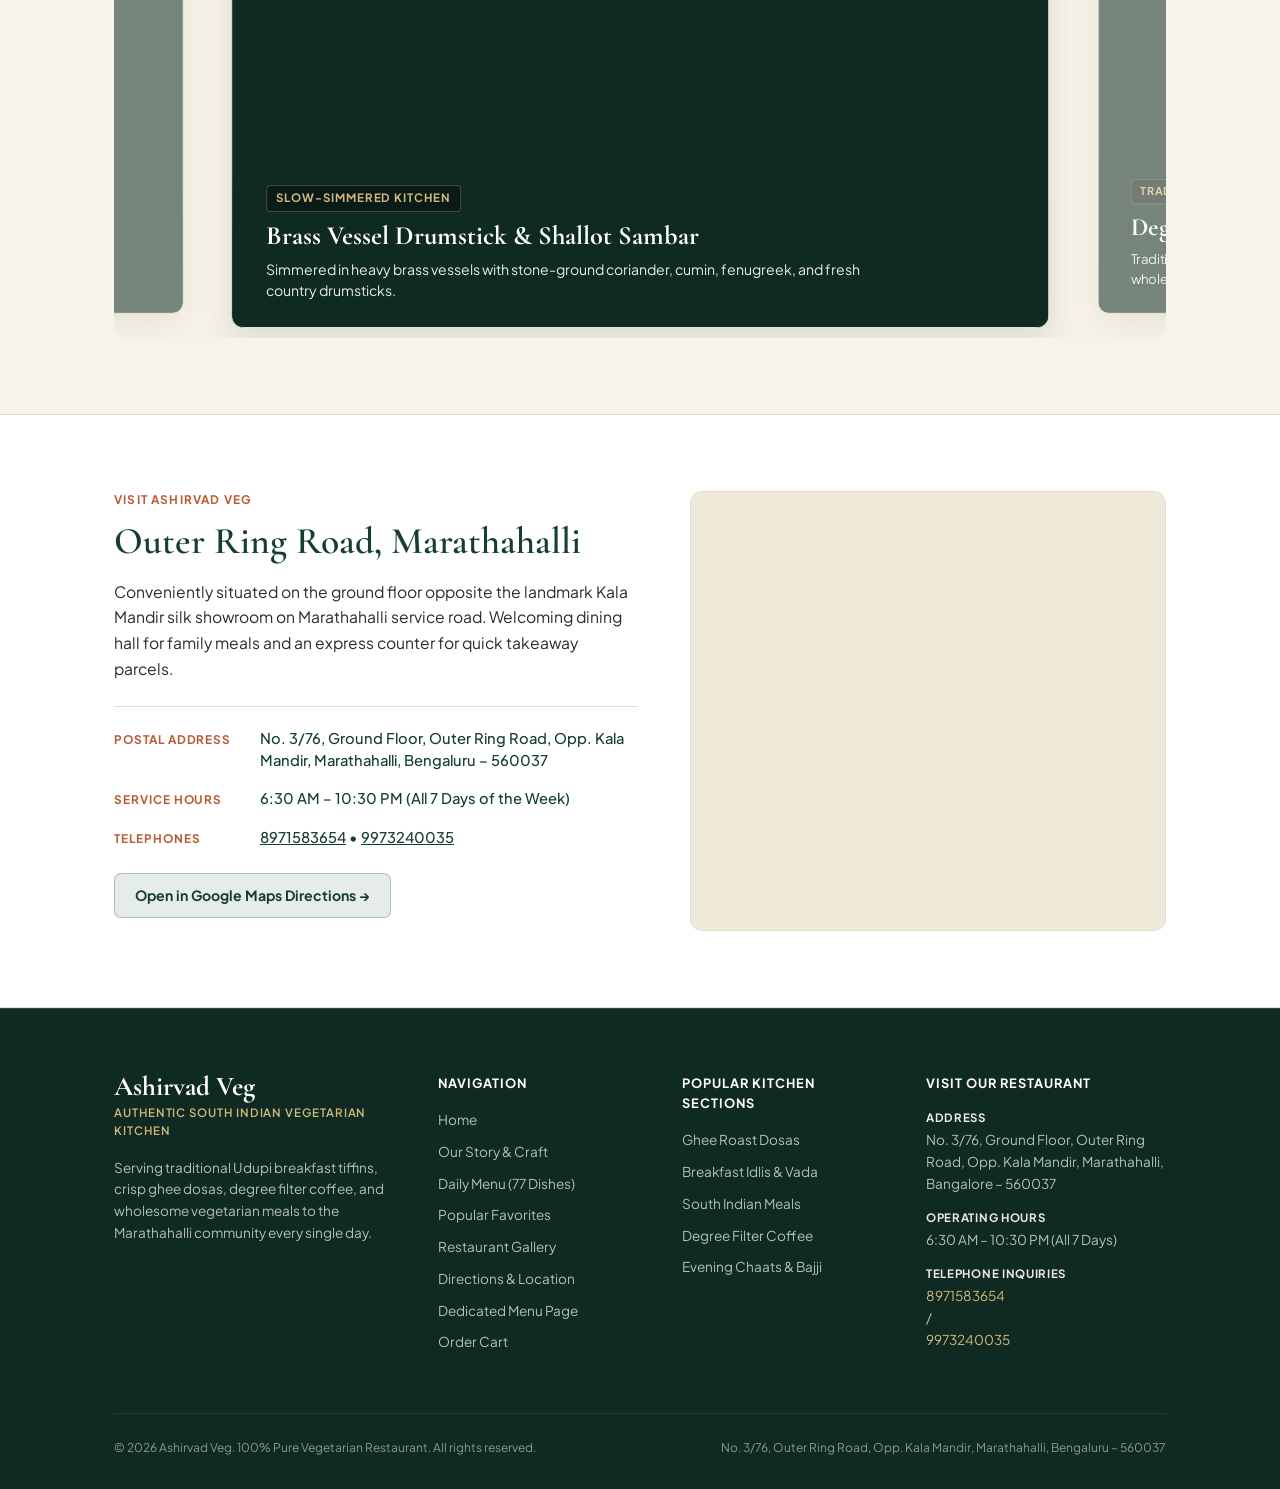
==== commit 52fe8e18: "feat: add digital menu styles, responsive layout, and app logic" ====
--- a/index.html
+++ b/index.html
@@ -386,7 +386,7 @@
 
         <div class="popular-arrangement-grid">
           <!-- Left Hero Feature: Crispy Ghee Masala Dosa -->
-          <article class="popular-hero-feature">
+          <article class="popular-hero-feature" data-item-id="masala-dosa" tabindex="0" role="button" aria-label="View details for Crispy Ghee Masala Dosa">
             <div class="popular-hero-media">
               <img src="https://images.unsplash.com/photo-1668236543090-82eba5ee5976?auto=format&fit=crop&w=800&q=85"
                 alt="Crispy Ghee Masala Dosa roasted on cast-iron plate" loading="lazy">
@@ -400,7 +400,7 @@
                 seasoned potato mash, accompanied by hot Karnataka drumstick sambar and fresh coconut chutney.</p>
               <div class="popular-hero-action">
                 <span class="popular-dish-serve">Served with Sambar &amp; 2 Fresh Chutneys</span>
-                <button type="button" class="btn-inline-add" onclick="window.cartApp.addItem('masala-dosa', 1)">+ Add to
+                <button type="button" class="btn-inline-add" onclick="event.stopPropagation(); window.cartApp.addItem('masala-dosa', 1)">+ Add to
                   Cart</button>
               </div>
             </div>
@@ -409,7 +409,7 @@
           <!-- Right Stacked Arrangement -->
           <div class="popular-stacked-list">
             <!-- Item 1: Idli Vada Combo -->
-            <article class="popular-stacked-row">
+            <article class="popular-stacked-row" data-item-id="idli-vada-combo" tabindex="0" role="button" aria-label="View details for Idli Vada Combo">
               <div class="stacked-row-thumb">
                 <img src="https://images.unsplash.com/photo-1589301760014-d929f3979dbc?auto=format&fit=crop&w=300&q=85"
                   alt="Steamed Idli and Crispy Medu Vada Combo" loading="lazy">
@@ -421,13 +421,13 @@
               </div>
               <div class="stacked-row-action">
                 <span class="stacked-row-price">₹65</span>
-                <button type="button" class="btn-inline-add" onclick="window.cartApp.addItem('idli-vada-combo', 1)">+
+                <button type="button" class="btn-inline-add" onclick="event.stopPropagation(); window.cartApp.addItem('idli-vada-combo', 1)">+
                   Add</button>
               </div>
             </article>
 
             <!-- Item 2: South Indian Meals -->
-            <article class="popular-stacked-row">
+            <article class="popular-stacked-row" data-item-id="south-indian-meals" tabindex="0" role="button" aria-label="View details for South Indian Meals">
               <div class="stacked-row-thumb">
                 <img src="https://images.unsplash.com/photo-1610192244261-3f33de3f55e4?auto=format&fit=crop&w=300&q=85"
                   alt="South Indian Afternoon Meals Thali" loading="lazy">
@@ -439,13 +439,13 @@
               </div>
               <div class="stacked-row-action">
                 <span class="stacked-row-price">₹110</span>
-                <button type="button" class="btn-inline-add" onclick="window.cartApp.addItem('south-indian-meals', 1)">+
+                <button type="button" class="btn-inline-add" onclick="event.stopPropagation(); window.cartApp.addItem('south-indian-meals', 1)">+
                   Add</button>
               </div>
             </article>
 
             <!-- Item 3: Special Filter Coffee -->
-            <article class="popular-stacked-row">
+            <article class="popular-stacked-row" data-item-id="filter-coffee" tabindex="0" role="button" aria-label="View details for Special Filter Coffee">
               <div class="stacked-row-thumb">
                 <img src="https://images.unsplash.com/photo-1514432324607-a09d9b4aefdd?auto=format&fit=crop&w=300&q=85"
                   alt="Traditional Brass Davara Filter Coffee" loading="lazy">
@@ -457,7 +457,7 @@
               </div>
               <div class="stacked-row-action">
                 <span class="stacked-row-price">₹25</span>
-                <button type="button" class="btn-inline-add" onclick="window.cartApp.addItem('filter-coffee', 1)">+
+                <button type="button" class="btn-inline-add" onclick="event.stopPropagation(); window.cartApp.addItem('filter-coffee', 1)">+
                   Add</button>
               </div>
             </article>
@@ -467,52 +467,115 @@
     </section>
 
     <!-- ========================================================
-         6. RESTAURANT GALLERY (Asymmetric Photographic Spread)
+         6. RESTAURANT GALLERY (Automatic Kitchen Preparation Carousel)
          ======================================================== -->
-    <section class="section-editorial-gallery" id="gallery-section">
+    <section class="section-editorial-gallery" id="gallery-section" aria-label="Kitchen Preparation Gallery">
       <div class="container">
-        <div>
-          <span class="hero-origin-kicker">Kitchen Craft &amp; Atmosphere</span>
-          <h2 class="section-headline">A glimpse inside our kitchen preparation</h2>
-          <p class="section-subheadline">Authentic food photography of our morning preparation, live tawa counter, and
-            fresh accompaniments in Marathahalli.</p>
-        </div>
-
-        <div class="gallery-asymmetric-spread">
-          <!-- 1. Live Cast-Iron Dosa Station (Span 7) -->
-          <div class="gallery-item-7">
-            <div class="gallery-item-frame">
-              <img src="https://images.unsplash.com/photo-1668236543090-82eba5ee5976?auto=format&fit=crop&w=1200&q=85"
-                alt="Live Cast-Iron Dosa Station roasting golden dosas in pure dairy ghee" loading="lazy">
-            </div>
-            <div class="gallery-caption-strip">Live Cast-Iron Dosa Station &bull; Roasted in Pure Dairy Ghee</div>
-          </div>
-
-          <!-- 2. Brass Filter Coffee (Span 5) -->
-          <div class="gallery-item-5">
-            <div class="gallery-item-frame">
-              <img src="https://images.unsplash.com/photo-1514432324607-a09d9b4aefdd?auto=format&fit=crop&w=800&q=85"
-                alt="Degree Filter Coffee poured with frothy crema in brass davara" loading="lazy">
-            </div>
-            <div class="gallery-caption-strip">Degree Filter Coffee &bull; Peaberry Chicory Decoction</div>
-          </div>
-
-          <!-- 3. Morning Breakfast Spread (Span 5) -->
-          <div class="gallery-item-5">
-            <div class="gallery-item-frame">
-              <img src="https://images.unsplash.com/photo-1589301760014-d929f3979dbc?auto=format&fit=crop&w=800&q=85"
-                alt="Fluffy steamed thatte idlis and crispy medu vada on plantain leaf" loading="lazy">
-            </div>
-            <div class="gallery-caption-strip">Breakfast on Plantain Leaf &bull; Steamed Idlis &amp; Medu Vada</div>
-          </div>
-
-          <!-- 4. Evening Mirchi Bajji (Span 7) -->
-          <div class="gallery-item-7">
-            <div class="gallery-item-frame">
-              <img src="https://images.unsplash.com/photo-1601050690597-df0568f70950?auto=format&fit=crop&w=1200&q=85"
-                alt="Crispy batter-fried Mirchi Bajji fresh from kadai" loading="lazy">
-            </div>
-            <div class="gallery-caption-strip">Evening Tea-Time Special &bull; Crisp Mirchi Bajji with Coconut Chutney
+        <div class="gallery-header-row">
+          <div>
+            <span class="hero-origin-kicker">Kitchen Craft &amp; Atmosphere</span>
+            <h2 class="section-headline">A glimpse inside our kitchen preparation</h2>
+            <p class="section-subheadline">Authentic food photography of our morning preparation, live tawa counter, and fresh accompaniments in Marathahalli.</p>
+          </div>
+        </div>
+
+        <!-- Carousel Root Container -->
+        <div class="kitchen-carousel-wrapper" id="kitchenCarousel" role="region" aria-roledescription="carousel" aria-label="Kitchen Preparation Carousel" tabindex="0">
+          <!-- Viewport -->
+          <div class="kitchen-carousel-viewport">
+            <div class="kitchen-carousel-track" id="kitchenCarouselTrack">
+              
+              <!-- Slide 1: Live Cast-Iron Dosa Station -->
+              <div class="kitchen-carousel-slide active" role="group" aria-roledescription="slide" aria-label="1 of 7">
+                <div class="kitchen-slide-frame">
+                  <img src="https://images.unsplash.com/photo-1668236543090-82eba5ee5976?auto=format&fit=crop&w=900&q=80"
+                    alt="Live Cast-Iron Dosa Station roasting golden dosas in pure dairy ghee" loading="eager" class="kitchen-slide-img">
+                  <div class="kitchen-slide-overlay">
+                    <span class="kitchen-slide-tag">Live Tawa Counter</span>
+                    <h3 class="kitchen-slide-title">Cast-Iron Ghee Masala Dosa Roasting</h3>
+                    <p class="kitchen-slide-desc">Hand-spread on seasoned iron plates, roasted crisp in pure dairy ghee and filled with fragrant spiced potato mash.</p>
+                  </div>
+                </div>
+              </div>
+
+              <!-- Slide 2: Morning Breakfast Spread -->
+              <div class="kitchen-carousel-slide" role="group" aria-roledescription="slide" aria-label="2 of 7">
+                <div class="kitchen-slide-frame">
+                  <img src="https://images.unsplash.com/photo-1589301760014-d929f3979dbc?auto=format&fit=crop&w=900&q=80"
+                    alt="Steamed fluffy thatte idlis and crispy medu vada on fresh plantain leaf" loading="lazy" class="kitchen-slide-img">
+                  <div class="kitchen-slide-overlay">
+                    <span class="kitchen-slide-tag">Morning Tiffin Shift</span>
+                    <h3 class="kitchen-slide-title">Stone-Ground Thatte Idlis &amp; Crispy Vada</h3>
+                    <p class="kitchen-slide-desc">Naturally fermented overnight batter steamed fresh at 4:30 AM, served on banana leaves with three house chutneys.</p>
+                  </div>
+                </div>
+              </div>
+
+              <!-- Slide 3: Karnataka Drumstick Sambar -->
+              <div class="kitchen-carousel-slide" role="group" aria-roledescription="slide" aria-label="3 of 7">
+                <div class="kitchen-slide-frame">
+                  <img src="https://images.unsplash.com/photo-1546833999-b9f581a1996d?auto=format&fit=crop&w=900&q=80"
+                    alt="Aromatic Karnataka drumstick sambar and fresh dal simmered in brass vessels" loading="lazy" class="kitchen-slide-img">
+                  <div class="kitchen-slide-overlay">
+                    <span class="kitchen-slide-tag">Slow-Simmered Kitchen</span>
+                    <h3 class="kitchen-slide-title">Brass Vessel Drumstick &amp; Shallot Sambar</h3>
+                    <p class="kitchen-slide-desc">Simmered in heavy brass vessels with stone-ground coriander, cumin, fenugreek, and fresh country drumsticks.</p>
+                  </div>
+                </div>
+              </div>
+
+              <!-- Slide 4: Degree Filter Coffee -->
+              <div class="kitchen-carousel-slide" role="group" aria-roledescription="slide" aria-label="4 of 7">
+                <div class="kitchen-slide-frame">
+                  <img src="https://images.unsplash.com/photo-1514432324607-a09d9b4aefdd?auto=format&fit=crop&w=900&q=80"
+                    alt="Pouring frothy degree filter coffee in brass davara tumbler" loading="lazy" class="kitchen-slide-img">
+                  <div class="kitchen-slide-overlay">
+                    <span class="kitchen-slide-tag">Traditional Beverage</span>
+                    <h3 class="kitchen-slide-title">Degree Filter Coffee &amp; Frothy Crema</h3>
+                    <p class="kitchen-slide-desc">Traditional 80:20 plantation peaberry decoction dripped through brass filters and aerated with whole dairy milk.</p>
+                  </div>
+                </div>
+              </div>
+
+              <!-- Slide 5: Afternoon Meals Thali -->
+              <div class="kitchen-carousel-slide" role="group" aria-roledescription="slide" aria-label="5 of 7">
+                <div class="kitchen-slide-frame">
+                  <img src="https://images.unsplash.com/photo-1610192244261-3f33de3f55e4?auto=format&fit=crop&w=900&q=80"
+                    alt="Traditional South Indian meals thali preparation with rice, palya and curries" loading="lazy" class="kitchen-slide-img">
+                  <div class="kitchen-slide-overlay">
+                    <span class="kitchen-slide-tag">Afternoon Service</span>
+                    <h3 class="kitchen-slide-title">South Indian Full Meals Thali Preparation</h3>
+                    <p class="kitchen-slide-desc">Sona masuri rice with hot country drumstick sambar, pepper rasam, seasonal vegetable palya, and crisp papad.</p>
+                  </div>
+                </div>
+              </div>
+
+              <!-- Slide 6: Evening Mirchi Bajji Kadai -->
+              <div class="kitchen-carousel-slide" role="group" aria-roledescription="slide" aria-label="6 of 7">
+                <div class="kitchen-slide-frame">
+                  <img src="https://images.unsplash.com/photo-1601050690597-df0568f70950?auto=format&fit=crop&w=900&q=80"
+                    alt="Crispy batter-fried Mirchi Bajji fresh from kadai" loading="lazy" class="kitchen-slide-img">
+                  <div class="kitchen-slide-overlay">
+                    <span class="kitchen-slide-tag">Evening Live Kadai</span>
+                    <h3 class="kitchen-slide-title">Live Mirchi Bajji &amp; Tea-Time Snacks</h3>
+                    <p class="kitchen-slide-desc">Plump green chillies dipped in seasoned gram-flour batter and fried golden crisp to order with fresh coconut chutney.</p>
+                  </div>
+                </div>
+              </div>
+
+              <!-- Slide 7: Takeaway & Parcel Counter -->
+              <div class="kitchen-carousel-slide" role="group" aria-roledescription="slide" aria-label="7 of 7">
+                <div class="kitchen-slide-frame">
+                  <img src="https://images.unsplash.com/photo-1555396273-367ea4eb4db5?auto=format&fit=crop&w=900&q=80"
+                    alt="Hygienic stainless steel takeaway packing counter with quick order fulfillment" loading="lazy" class="kitchen-slide-img">
+                  <div class="kitchen-slide-overlay">
+                    <span class="kitchen-slide-tag">Dispatch &amp; Cleanliness</span>
+                    <h3 class="kitchen-slide-title">Hygienic Takeaway Packaging &amp; Dispatch</h3>
+                    <p class="kitchen-slide-desc">Food-grade silver foil and leaf-lined container packaging ensuring food stays hot, fresh, and spill-proof to your doorstep.</p>
+                  </div>
+                </div>
+              </div>
+
             </div>
           </div>
         </div>
--- a/css/style.css
+++ b/css/style.css
@@ -46,10 +46,21 @@
   --font-serif: 'Cormorant Garamond', Georgia, 'Times New Roman', serif;
   --font-sans: 'Plus Jakarta Sans', -apple-system, BlinkMacSystemFont, "Segoe UI", Roboto, sans-serif;
 
-  /* Architectural Geometry — Crisp, Disciplined, No Excessive Pill Curves */
-  --radius-xs: 2px;
-  --radius-sm: 4px;
-  --radius-md: 6px;
+  /* Cohesive Soft-Edged Border Radius System */
+  --radius-btn: 7px;           /* Buttons, CTAs, action triggers (6px–9px) */
+  --radius-input: 7px;         /* Form inputs, textareas, selects, search fields (6px–9px) */
+  --radius-badge: 4px;         /* Small tags, indicators, pills */
+  --radius-card-sm: 10px;      /* Smaller cards, menu item rows, small panels (8px–12px) */
+  --radius-card: 12px;         /* Standard content cards, food cards, sidebars (10px–12px) */
+  --radius-img: 12px;          /* Food photos, thumbnails, gallery frames, hero wrappers (10px–14px) */
+  --radius-container: 14px;    /* Larger containers, checkout panels, banner bars (12px–16px) */
+  --radius-modal: 16px;        /* Drawers, dialogs, overlays (16px) */
+
+  /* Legacy variable mappings to maintain system-wide consistency */
+  --radius-xs: var(--radius-btn);         /* 7px */
+  --radius-sm: var(--radius-card-sm);     /* 10px */
+  --radius-md: var(--radius-img);         /* 12px */
+  --radius-lg: var(--radius-container);   /* 14px */
 
   /* Restrained Shadows (Natural Light, No Heavy Glows) */
   --shadow-card: 0 1px 3px rgba(41, 45, 41, 0.05);
@@ -117,6 +128,7 @@
 input, select, textarea {
   font-family: inherit;
   font-size: 0.95rem;
+  border-radius: var(--radius-input);
 }
 
 /* --------------------------------------------------------------------------
@@ -709,7 +721,7 @@
   position: relative;
   width: 100%;
   height: clamp(480px, 66vh, 580px);
-  border-radius: var(--radius-xs);
+  border-radius: var(--radius-img);
   overflow: hidden;
   border: 1px solid var(--color-border-hairline);
   background-color: var(--color-bg-subtle);
@@ -720,6 +732,7 @@
   height: 100%;
   object-fit: cover;
   display: block;
+  border-radius: var(--radius-img);
 }
 
 .hero-editorial-caption {
@@ -802,7 +815,7 @@
 
 .heritage-photo-frame {
   position: relative;
-  border-radius: var(--radius-xs);
+  border-radius: var(--radius-img);
   overflow: hidden;
   border: 1px solid var(--color-border-hairline);
   background-color: var(--color-bg-subtle);
@@ -814,6 +827,23 @@
   height: 100%;
   object-fit: cover;
   display: block;
+  border-radius: var(--radius-img);
+}
+
+.heritage-img-card {
+  position: relative;
+  border-radius: var(--radius-img);
+  overflow: hidden;
+  border: 1px solid var(--color-border-hairline);
+  background-color: var(--color-bg-subtle);
+}
+
+.heritage-img-card img {
+  width: 100%;
+  height: 100%;
+  object-fit: cover;
+  display: block;
+  border-radius: var(--radius-img);
 }
 
 .heritage-photo-caption {
@@ -904,7 +934,7 @@
 .popular-hero-feature {
   background-color: #FFFFFF;
   border: 1px solid var(--color-border-hairline);
-  border-radius: var(--radius-xs);
+  border-radius: var(--radius-card);
   overflow: hidden;
   display: flex;
   flex-direction: column;
@@ -915,6 +945,7 @@
   height: 320px;
   background-color: var(--color-bg-subtle);
   overflow: hidden;
+  border-radius: var(--radius-card) var(--radius-card) 0 0;
 }
 
 .popular-hero-media img {
@@ -1002,7 +1033,7 @@
 .popular-stacked-row {
   background-color: #FFFFFF;
   border: 1px solid var(--color-border-hairline);
-  border-radius: var(--radius-xs);
+  border-radius: var(--radius-card);
   padding: 16px;
   display: grid;
   grid-template-columns: 110px 1fr auto;
@@ -1013,7 +1044,7 @@
 .stacked-row-thumb {
   width: 110px;
   height: 95px;
-  border-radius: var(--radius-xs);
+  border-radius: var(--radius-img);
   overflow: hidden;
   background-color: var(--color-bg-subtle);
   flex-shrink: 0;
@@ -1024,6 +1055,7 @@
   height: 100%;
   object-fit: cover;
   display: block;
+  border-radius: var(--radius-img);
 }
 
 .stacked-row-info {
@@ -1209,7 +1241,7 @@
   padding: 12px;
   background-color: #FFFFFF;
   border: 1px solid var(--color-border-hairline);
-  border-radius: var(--radius-xs);
+  border-radius: var(--radius-card-sm);
   transition: border-color var(--transition-clean), box-shadow var(--transition-clean);
 }
 
@@ -1223,7 +1255,7 @@
 .menu-row-thumb {
   width: 70px;
   height: 70px;
-  border-radius: var(--radius-xs);
+  border-radius: var(--radius-img);
   overflow: hidden;
   flex-shrink: 0;
   border: 1px solid var(--color-border-hairline);
@@ -1235,6 +1267,7 @@
   width: 100%;
   height: 100%;
   object-fit: cover;
+  border-radius: var(--radius-img);
   transition: transform var(--transition-clean);
 }
 
@@ -1321,58 +1354,134 @@
 }
 
 /* --------------------------------------------------------------------------
-   Section: Restaurant Gallery (Varied Asymmetric Proportions)
+   Section: Restaurant Gallery (Automatic Kitchen Carousel)
    -------------------------------------------------------------------------- */
 .section-editorial-gallery {
   padding: 76px 0;
   background-color: var(--color-bg-base);
   border-bottom: 1px solid var(--color-border-hairline);
-}
-
-.gallery-asymmetric-spread {
-  display: grid;
-  grid-template-columns: repeat(12, 1fr);
-  gap: 24px;
-  margin-top: 36px;
-}
-
-.gallery-item-7 {
-  grid-column: span 7;
-}
-
-.gallery-item-5 {
-  grid-column: span 5;
-}
-
-.gallery-item-frame {
+  position: relative;
+  overflow: hidden;
+}
+
+.gallery-header-row {
+  margin-bottom: 32px;
+}
+
+.kitchen-carousel-wrapper {
   position: relative;
   width: 100%;
-  border-radius: var(--radius-xs);
+  margin: 0 auto;
+  user-select: none;
+  outline: none;
+  touch-action: pan-y;
+}
+
+.kitchen-carousel-viewport {
+  position: relative;
+  width: 100%;
+  overflow: hidden;
+  border-radius: var(--radius-img);
+  padding: 10px 0;
+  touch-action: pan-y;
+}
+
+.kitchen-carousel-track {
+  display: flex;
+  align-items: center;
+  transition: transform 0.65s cubic-bezier(0.25, 1, 0.5, 1);
+  will-change: transform;
+  touch-action: pan-y;
+}
+
+/* Respect Reduced Motion */
+@media (prefers-reduced-motion: reduce) {
+  .kitchen-carousel-track {
+    transition: transform 0.05s ease !important;
+  }
+}
+
+.kitchen-carousel-slide {
+  flex: 0 0 80%;
+  max-width: 940px;
+  padding: 0 12px;
+  box-sizing: border-box;
+  opacity: 0.55;
+  transform: scale(0.94);
+  transition: opacity 0.55s ease, transform 0.55s ease;
+}
+
+.kitchen-carousel-slide.active {
+  opacity: 1;
+  transform: scale(1);
+}
+
+.kitchen-slide-frame {
+  position: relative;
+  width: 100%;
+  height: 480px;
+  border-radius: var(--radius-img);
   overflow: hidden;
   border: 1px solid var(--color-border-hairline);
-  background-color: var(--color-bg-subtle);
-}
-
-.gallery-item-7 .gallery-item-frame {
-  height: 380px;
-}
-
-.gallery-item-5 .gallery-item-frame {
-  height: 380px;
-}
-
-.gallery-item-frame img {
+  background-color: var(--color-brand-primary-dark);
+  box-shadow: 0 14px 36px rgba(14, 42, 34, 0.12);
+}
+
+.kitchen-slide-img {
   width: 100%;
   height: 100%;
   object-fit: cover;
   display: block;
-}
-
-.gallery-caption-strip {
-  padding: 8px 0 0;
-  font-size: 0.78rem;
-  font-style: italic;
-  color: var(--color-text-muted);
+  border-radius: var(--radius-img);
+  transition: transform 0.8s ease;
+}
+
+.kitchen-carousel-slide.active .kitchen-slide-img {
+  transform: scale(1.02);
+}
+
+.kitchen-slide-overlay {
+  position: absolute;
+  bottom: 0;
+  left: 0;
+  right: 0;
+  padding: 34px 34px 26px;
+  background: linear-gradient(to top, rgba(14, 42, 34, 0.94) 0%, rgba(14, 42, 34, 0.72) 48%, rgba(14, 42, 34, 0) 100%);
+  color: #FFFFFF;
+  box-sizing: border-box;
+  pointer-events: none;
+}
+
+.kitchen-slide-tag {
+  display: inline-block;
+  font-size: 0.72rem;
+  font-weight: 700;
+  text-transform: uppercase;
+  letter-spacing: 0.08em;
+  color: var(--color-brand-brass);
+  background-color: rgba(0, 0, 0, 0.35);
+  border: 1px solid rgba(213, 183, 121, 0.3);
+  padding: 3px 9px;
+  border-radius: 4px;
+  margin-bottom: 8px;
+}
+
+.kitchen-slide-title {
+  font-family: var(--font-serif);
+  font-size: 1.65rem;
+  font-weight: 700;
+  color: #FFFFFF;
+  line-height: 1.25;
+  margin: 0 0 6px 0;
+}
+
+.kitchen-slide-desc {
+  font-family: var(--font-sans);
+  font-size: 0.88rem;
+  color: #E5ECE9;
+  line-height: 1.5;
+  margin: 0;
+  max-width: 640px;
 }
 
 /* --------------------------------------------------------------------------
@@ -1470,7 +1579,7 @@
 }
 
 .location-map-frame {
-  border-radius: var(--radius-xs);
+  border-radius: var(--radius-img);
   overflow: hidden;
   border: 1px solid var(--color-border-hairline);
   background-color: var(--color-bg-subtle);
@@ -1482,6 +1591,7 @@
   height: 100%;
   border: 0;
   display: block;
+  border-radius: var(--radius-img);
 }
 
 .map-footer-text {
@@ -1698,6 +1808,7 @@
   padding: 12px 20px;
   z-index: 950;
   box-shadow: 0 -2px 14px rgba(0, 0, 0, 0.18);
+  border-radius: 12px 12px 0 0;
   align-items: center;
   justify-content: space-between;
   cursor: pointer;
@@ -1818,6 +1929,7 @@
   padding: 12px 18px;
   z-index: 950;
   box-shadow: 0 -2px 12px rgba(0, 0, 0, 0.15);
+  border-radius: 12px 12px 0 0;
   align-items: center;
   justify-content: space-between;
 }
@@ -2115,7 +2227,7 @@
 .cart-page-card {
   background-color: var(--color-bg-surface);
   border: 1px solid var(--color-border-hairline);
-  border-radius: var(--radius-sm);
+  border-radius: var(--radius-container);
   box-shadow: var(--shadow-card);
   overflow: hidden;
 }
@@ -2174,7 +2286,7 @@
 .cart-page-thumb-wrap {
   width: 64px;
   height: 64px;
-  border-radius: var(--radius-xs);
+  border-radius: var(--radius-card-sm);
   overflow: hidden;
   background-color: var(--color-bg-subtle);
   border: 1px solid var(--color-border-hairline);
@@ -2189,6 +2301,7 @@
   height: 100%;
   object-fit: cover;
   display: block;
+  border-radius: var(--radius-card-sm);
 }
 
 .cart-page-item-thumb-fallback {
@@ -2211,6 +2324,242 @@
   display: flex;
   align-items: center;
   gap: 6px;
+}
+
+/* ==========================================================================
+   PRODUCT QUICK VIEW MODAL
+   ========================================================================== */
+body.modal-open {
+  overflow: hidden !important;
+  touch-action: none;
+}
+
+.menu-row-item,
+.popular-hero-feature,
+.popular-stacked-row {
+  cursor: pointer;
+}
+
+.product-modal-scrim {
+  position: fixed;
+  top: 0;
+  left: 0;
+  width: 100vw;
+  height: 100vh;
+  height: 100dvh;
+  background-color: rgba(14, 42, 34, 0.68);
+  backdrop-filter: blur(4px);
+  -webkit-backdrop-filter: blur(4px);
+  z-index: 99999;
+  display: flex;
+  align-items: center;
+  justify-content: center;
+  padding: 24px;
+  box-sizing: border-box;
+  opacity: 0;
+  visibility: hidden;
+  pointer-events: none;
+  transition: opacity 0.25s cubic-bezier(0.16, 1, 0.3, 1), visibility 0.25s cubic-bezier(0.16, 1, 0.3, 1);
+}
+
+.product-modal-scrim.active {
+  opacity: 1;
+  visibility: visible;
+  pointer-events: auto;
+}
+
+.product-modal-card {
+  position: relative;
+  background-color: var(--color-bg-surface);
+  border: 1px solid var(--color-border-hairline);
+  border-radius: var(--radius-modal);
+  box-shadow: 0 24px 50px rgba(14, 42, 34, 0.26);
+  width: 100%;
+  max-width: 660px;
+  max-height: 90vh;
+  overflow-y: auto;
+  display: grid;
+  grid-template-columns: 260px 1fr;
+  gap: 22px;
+  padding: 24px;
+  box-sizing: border-box;
+  transform: translateY(18px) scale(0.97);
+  transition: transform 0.25s cubic-bezier(0.16, 1, 0.3, 1);
+}
+
+.product-modal-scrim.active .product-modal-card {
+  transform: translateY(0) scale(1);
+}
+
+.product-modal-close {
+  position: absolute;
+  top: 14px;
+  right: 14px;
+  width: 34px;
+  height: 34px;
+  border-radius: 50%;
+  border: 1px solid var(--color-border-hairline);
+  background-color: var(--color-bg-base);
+  color: var(--color-brand-primary);
+  font-size: 1.05rem;
+  line-height: 1;
+  display: inline-flex;
+  align-items: center;
+  justify-content: center;
+  cursor: pointer;
+  z-index: 10;
+  transition: background-color 0.15s ease, color 0.15s ease, transform 0.15s ease;
+}
+
+.product-modal-close:hover {
+  background-color: var(--color-brand-primary);
+  color: #FFFFFF;
+  transform: scale(1.05);
+}
+
+.product-modal-media {
+  position: relative;
+  width: 100%;
+  height: 100%;
+  min-height: 220px;
+  border-radius: var(--radius-img);
+  overflow: hidden;
+  background-color: var(--color-bg-subtle);
+  border: 1px solid var(--color-border-hairline);
+}
+
+.product-modal-media img {
+  width: 100%;
+  height: 100%;
+  object-fit: cover;
+  display: block;
+  border-radius: var(--radius-img);
+}
+
+.product-modal-details {
+  display: flex;
+  flex-direction: column;
+  justify-content: space-between;
+  padding-right: 18px;
+}
+
+.product-modal-category {
+  font-size: 0.76rem;
+  font-weight: 700;
+  text-transform: uppercase;
+  letter-spacing: 0.08em;
+  color: var(--color-brand-accent);
+  margin-bottom: 6px;
+}
+
+.product-modal-header {
+  display: flex;
+  align-items: flex-start;
+  gap: 8px;
+  flex-wrap: wrap;
+  margin-bottom: 8px;
+}
+
+.product-modal-title {
+  font-family: var(--font-serif);
+  font-size: 1.65rem;
+  font-weight: 700;
+  color: var(--color-brand-primary-dark);
+  line-height: 1.2;
+  margin: 0;
+  flex: 1 1 auto;
+}
+
+.product-modal-price {
+  font-family: var(--font-sans);
+  font-size: 1.35rem;
+  font-weight: 700;
+  color: var(--color-brand-primary);
+  margin-bottom: 10px;
+}
+
+.product-modal-desc {
+  font-size: 0.92rem;
+  line-height: 1.55;
+  color: var(--color-text-body);
+  margin: 0 0 18px 0;
+}
+
+.product-modal-footer {
+  display: flex;
+  align-items: center;
+  gap: 12px;
+  padding-top: 16px;
+  border-top: 1px solid var(--color-border-hairline);
+}
+
+.product-modal-qty-picker {
+  display: inline-flex;
+  align-items: center;
+  border: 1px solid var(--color-border-medium);
+  border-radius: var(--radius-btn);
+  background-color: var(--color-bg-base);
+  overflow: hidden;
+  height: 42px;
+}
+
+.modal-qty-btn {
+  width: 36px;
+  height: 100%;
+  background: transparent;
+  border: none;
+  font-size: 1.15rem;
+  font-weight: 700;
+  color: var(--color-brand-primary);
+  cursor: pointer;
+  display: inline-flex;
+  align-items: center;
+  justify-content: center;
+  transition: background-color 0.15s ease;
+}
+
+.modal-qty-btn:hover {
+  background-color: var(--color-border-hairline);
+}
+
+.modal-qty-value {
+  min-width: 36px;
+  text-align: center;
+  font-family: var(--font-sans);
+  font-size: 0.95rem;
+  font-weight: 700;
+  color: var(--color-brand-primary);
+}
+
+.btn-modal-add {
+  flex: 1;
+  height: 42px;
+  background-color: var(--color-brand-accent);
+  color: #FFFFFF;
+  border: none;
+  border-radius: var(--radius-btn);
+  font-family: var(--font-sans);
+  font-size: 0.95rem;
+  font-weight: 600;
+  display: inline-flex;
+  align-items: center;
+  justify-content: space-between;
+  padding: 0 16px;
+  cursor: pointer;
+  transition: background-color 0.2s ease, transform 0.15s ease;
+}
+
+.btn-modal-add:hover {
+  background-color: var(--color-brand-accent-hover);
+}
+
+.modal-btn-subtotal {
+  font-weight: 700;
+  opacity: 0.95;
+  background: rgba(0, 0, 0, 0.16);
+  padding: 2px 8px;
+  border-radius: 4px;
+  font-size: 0.88rem;
 }
 
 .cart-page-cat-tag {
@@ -2382,7 +2731,7 @@
 .cart-summary-card {
   background-color: var(--color-bg-surface);
   border: 1px solid var(--color-border-hairline);
-  border-radius: var(--radius-sm);
+  border-radius: var(--radius-container);
   box-shadow: var(--shadow-card);
   padding: 24px;
   position: sticky;
@@ -2538,7 +2887,7 @@
 .cart-empty-card {
   background-color: var(--color-bg-surface);
   border: 1px solid var(--color-border-hairline);
-  border-radius: var(--radius-sm);
+  border-radius: var(--radius-container);
   padding: 64px 24px;
   text-align: center;
   box-shadow: var(--shadow-card);
@@ -2829,7 +3178,7 @@
 .checkout-form-card {
   background-color: var(--color-bg-surface);
   border: 1px solid var(--color-border-hairline);
-  border-radius: var(--radius-sm);
+  border-radius: var(--radius-container);
   padding: 28px;
   box-shadow: var(--shadow-card);
 }
@@ -2875,7 +3224,7 @@
   text-align: center;
   padding: 14px 10px;
   border: 1.5px solid var(--color-border-medium);
-  border-radius: var(--radius-xs);
+  border-radius: var(--radius-card-sm);
   background-color: var(--color-bg-base);
   transition: all var(--transition-clean);
   height: 100%;
@@ -2922,7 +3271,7 @@
 .checkout-summary-card {
   background-color: var(--color-bg-surface);
   border: 1px solid var(--color-border-hairline);
-  border-radius: var(--radius-sm);
+  border-radius: var(--radius-container);
   box-shadow: var(--shadow-card);
   padding: 24px;
   position: sticky;
@@ -3042,7 +3391,7 @@
 .dinein-info-banner {
   background-color: rgba(20, 56, 38, 0.05);
   border-left: 4px solid var(--color-brand-primary);
-  border-radius: var(--radius-xs);
+  border-radius: var(--radius-card-sm);
   padding: 14px 16px;
   margin-bottom: 20px;
 }
@@ -3069,7 +3418,7 @@
 .delivery-info-banner {
   background-color: rgba(189, 83, 36, 0.07);
   border-left: 4px solid var(--color-brand-accent);
-  border-radius: var(--radius-xs);
+  border-radius: var(--radius-card-sm);
   padding: 14px 16px;
   margin-bottom: 20px;
 }
@@ -3096,7 +3445,7 @@
 .takeaway-info-banner {
   background-color: var(--color-bg-base);
   border-left: 4px solid var(--color-border-medium);
-  border-radius: var(--radius-xs);
+  border-radius: var(--radius-card-sm);
   padding: 14px 16px;
   margin-bottom: 20px;
 }
@@ -3145,7 +3494,7 @@
 .checkout-fulfillment-summary {
   background-color: var(--color-bg-subtle);
   border: 1px solid var(--color-border-hairline);
-  border-radius: var(--radius-xs);
+  border-radius: var(--radius-card-sm);
   padding: 12px 14px;
   margin-bottom: 16px;
 }
@@ -3181,3 +3530,475 @@
   align-items: center;
   gap: 6px;
 }
+
+/* ==========================================================================
+   PRODUCT QUICK VIEW MODAL
+   ========================================================================== */
+body.modal-open {
+  overflow: hidden !important;
+  touch-action: none;
+}
+
+.menu-row-item,
+.popular-hero-feature,
+.popular-stacked-row {
+  cursor: pointer;
+}
+
+.product-modal-scrim {
+  position: fixed;
+  top: 0;
+  left: 0;
+  width: 100vw;
+  height: 100vh;
+  height: 100dvh;
+  background-color: rgba(14, 42, 34, 0.68);
+  backdrop-filter: blur(4px);
+  -webkit-backdrop-filter: blur(4px);
+  z-index: 99999;
+  display: flex;
+  align-items: center;
+  justify-content: center;
+  padding: 24px;
+  box-sizing: border-box;
+  opacity: 0;
+  visibility: hidden;
+  pointer-events: none;
+  transition: opacity 0.25s cubic-bezier(0.16, 1, 0.3, 1), visibility 0.25s cubic-bezier(0.16, 1, 0.3, 1);
+}
+
+.product-modal-scrim.active {
+  opacity: 1;
+  visibility: visible;
+  pointer-events: auto;
+}
+
+.product-modal-card {
+  position: relative;
+  background-color: var(--color-bg-surface);
+  border: 1px solid var(--color-border-hairline);
+  border-radius: var(--radius-modal);
+  box-shadow: 0 24px 50px rgba(14, 42, 34, 0.26);
+  width: 100%;
+  max-width: 660px;
+  max-height: 90vh;
+  overflow-y: auto;
+  display: grid;
+  grid-template-columns: 260px 1fr;
+  gap: 22px;
+  padding: 24px;
+  box-sizing: border-box;
+  transform: translateY(18px) scale(0.97);
+  transition: transform 0.25s cubic-bezier(0.16, 1, 0.3, 1);
+}
+
+.product-modal-scrim.active .product-modal-card {
+  transform: translateY(0) scale(1);
+}
+
+.product-modal-close {
+  position: absolute;
+  top: 14px;
+  right: 14px;
+  width: 34px;
+  height: 34px;
+  border-radius: 50%;
+  border: 1px solid var(--color-border-hairline);
+  background-color: var(--color-bg-base);
+  color: var(--color-brand-primary);
+  font-size: 1.05rem;
+  line-height: 1;
+  display: inline-flex;
+  align-items: center;
+  justify-content: center;
+  cursor: pointer;
+  z-index: 10;
+  transition: background-color 0.15s ease, color 0.15s ease, transform 0.15s ease;
+}
+
+.product-modal-close:hover {
+  background-color: var(--color-brand-primary);
+  color: #FFFFFF;
+  transform: scale(1.05);
+}
+
+.product-modal-media {
+  position: relative;
+  width: 100%;
+  height: 100%;
+  min-height: 220px;
+  border-radius: var(--radius-img);
+  overflow: hidden;
+  background-color: var(--color-bg-subtle);
+  border: 1px solid var(--color-border-hairline);
+}
+
+.product-modal-media img {
+  width: 100%;
+  height: 100%;
+  object-fit: cover;
+  display: block;
+  border-radius: var(--radius-img);
+}
+
+.product-modal-details {
+  display: flex;
+  flex-direction: column;
+  justify-content: space-between;
+  padding-right: 18px;
+}
+
+.product-modal-category {
+  font-size: 0.76rem;
+  font-weight: 700;
+  text-transform: uppercase;
+  letter-spacing: 0.08em;
+  color: var(--color-brand-accent);
+  margin-bottom: 6px;
+}
+
+.product-modal-header {
+  display: flex;
+  align-items: flex-start;
+  gap: 8px;
+  flex-wrap: wrap;
+  margin-bottom: 8px;
+}
+
+.product-modal-title {
+  font-family: var(--font-serif);
+  font-size: 1.65rem;
+  font-weight: 700;
+  color: var(--color-brand-primary-dark);
+  line-height: 1.2;
+  margin: 0;
+  flex: 1 1 auto;
+}
+
+.product-modal-price {
+  font-family: var(--font-sans);
+  font-size: 1.35rem;
+  font-weight: 700;
+  color: var(--color-brand-primary);
+  margin-bottom: 10px;
+}
+
+.product-modal-desc {
+  font-size: 0.92rem;
+  line-height: 1.55;
+  color: var(--color-text-body);
+  margin: 0 0 18px 0;
+}
+
+.product-modal-footer {
+  display: flex;
+  align-items: center;
+  gap: 12px;
+  padding-top: 16px;
+  border-top: 1px solid var(--color-border-hairline);
+}
+
+.product-modal-qty-picker {
+  display: inline-flex;
+  align-items: center;
+  border: 1px solid var(--color-border-medium);
+  border-radius: var(--radius-btn);
+  background-color: var(--color-bg-base);
+  overflow: hidden;
+  height: 42px;
+}
+
+.modal-qty-btn {
+  width: 36px;
+  height: 100%;
+  background: transparent;
+  border: none;
+  font-size: 1.15rem;
+  font-weight: 700;
+  color: var(--color-brand-primary);
+  cursor: pointer;
+  display: inline-flex;
+  align-items: center;
+  justify-content: center;
+  transition: background-color 0.15s ease;
+}
+
+.modal-qty-btn:hover {
+  background-color: var(--color-border-hairline);
+}
+
+.modal-qty-value {
+  min-width: 36px;
+  text-align: center;
+  font-family: var(--font-sans);
+  font-size: 0.95rem;
+  font-weight: 700;
+  color: var(--color-brand-primary);
+}
+
+.btn-modal-add {
+  flex: 1;
+  height: 42px;
+  background-color: var(--color-brand-accent);
+  color: #FFFFFF;
+  border: none;
+  border-radius: var(--radius-btn);
+  font-family: var(--font-sans);
+  font-size: 0.95rem;
+  font-weight: 600;
+  display: inline-flex;
+  align-items: center;
+  justify-content: space-between;
+  padding: 0 16px;
+  cursor: pointer;
+  transition: background-color 0.2s ease, transform 0.15s ease;
+}
+
+.btn-modal-add:hover {
+  background-color: var(--color-brand-accent-hover);
+}
+
+.modal-btn-subtotal {
+  font-weight: 700;
+  opacity: 0.95;
+  background: rgba(0, 0, 0, 0.16);
+  padding: 2px 8px;
+  border-radius: 4px;
+  font-size: 0.88rem;
+}
+
+/* ==========================================================================
+   PRODUCT QUICK VIEW MODAL
+   ========================================================================== */
+body.modal-open {
+  overflow: hidden !important;
+  touch-action: none;
+}
+
+.menu-row-item,
+.popular-hero-feature,
+.popular-stacked-row {
+  cursor: pointer;
+}
+
+.product-modal-scrim {
+  position: fixed;
+  top: 0;
+  left: 0;
+  width: 100vw;
+  height: 100vh;
+  height: 100dvh;
+  background-color: rgba(14, 42, 34, 0.68);
+  backdrop-filter: blur(4px);
+  -webkit-backdrop-filter: blur(4px);
+  z-index: 99999;
+  display: flex;
+  align-items: center;
+  justify-content: center;
+  padding: 24px;
+  box-sizing: border-box;
+  opacity: 0;
+  visibility: hidden;
+  pointer-events: none;
+  transition: opacity 0.25s cubic-bezier(0.16, 1, 0.3, 1), visibility 0.25s cubic-bezier(0.16, 1, 0.3, 1);
+}
+
+.product-modal-scrim.active {
+  opacity: 1;
+  visibility: visible;
+  pointer-events: auto;
+}
+
+.product-modal-card {
+  position: relative;
+  background-color: var(--color-bg-surface);
+  border: 1px solid var(--color-border-hairline);
+  border-radius: var(--radius-modal);
+  box-shadow: 0 24px 50px rgba(14, 42, 34, 0.26);
+  width: 100%;
+  max-width: 660px;
+  max-height: 90vh;
+  overflow-y: auto;
+  display: grid;
+  grid-template-columns: 260px 1fr;
+  gap: 22px;
+  padding: 24px;
+  box-sizing: border-box;
+  transform: translateY(18px) scale(0.97);
+  transition: transform 0.25s cubic-bezier(0.16, 1, 0.3, 1);
+}
+
+.product-modal-scrim.active .product-modal-card {
+  transform: translateY(0) scale(1);
+}
+
+.product-modal-close {
+  position: absolute;
+  top: 14px;
+  right: 14px;
+  width: 34px;
+  height: 34px;
+  border-radius: 50%;
+  border: 1px solid var(--color-border-hairline);
+  background-color: var(--color-bg-base);
+  color: var(--color-brand-primary);
+  font-size: 1.05rem;
+  line-height: 1;
+  display: inline-flex;
+  align-items: center;
+  justify-content: center;
+  cursor: pointer;
+  z-index: 10;
+  transition: background-color 0.15s ease, color 0.15s ease, transform 0.15s ease;
+}
+
+.product-modal-close:hover {
+  background-color: var(--color-brand-primary);
+  color: #FFFFFF;
+  transform: scale(1.05);
+}
+
+.product-modal-media {
+  position: relative;
+  width: 100%;
+  height: 100%;
+  min-height: 220px;
+  border-radius: var(--radius-img);
+  overflow: hidden;
+  background-color: var(--color-bg-subtle);
+  border: 1px solid var(--color-border-hairline);
+}
+
+.product-modal-media img {
+  width: 100%;
+  height: 100%;
+  object-fit: cover;
+  display: block;
+  border-radius: var(--radius-img);
+}
+
+.product-modal-details {
+  display: flex;
+  flex-direction: column;
+  justify-content: space-between;
+  padding-right: 18px;
+}
+
+.product-modal-category {
+  font-size: 0.76rem;
+  font-weight: 700;
+  text-transform: uppercase;
+  letter-spacing: 0.08em;
+  color: var(--color-brand-accent);
+  margin-bottom: 6px;
+}
+
+.product-modal-header {
+  display: flex;
+  align-items: flex-start;
+  gap: 8px;
+  flex-wrap: wrap;
+  margin-bottom: 8px;
+}
+
+.product-modal-title {
+  font-family: var(--font-serif);
+  font-size: 1.65rem;
+  font-weight: 700;
+  color: var(--color-brand-primary-dark);
+  line-height: 1.2;
+  margin: 0;
+  flex: 1 1 auto;
+}
+
+.product-modal-price {
+  font-family: var(--font-sans);
+  font-size: 1.35rem;
+  font-weight: 700;
+  color: var(--color-brand-primary);
+  margin-bottom: 10px;
+}
+
+.product-modal-desc {
+  font-size: 0.92rem;
+  line-height: 1.55;
+  color: var(--color-text-body);
+  margin: 0 0 18px 0;
+}
+
+.product-modal-footer {
+  display: flex;
+  align-items: center;
+  gap: 12px;
+  padding-top: 16px;
+  border-top: 1px solid var(--color-border-hairline);
+}
+
+.product-modal-qty-picker {
+  display: inline-flex;
+  align-items: center;
+  border: 1px solid var(--color-border-medium);
+  border-radius: var(--radius-btn);
+  background-color: var(--color-bg-base);
+  overflow: hidden;
+  height: 42px;
+}
+
+.modal-qty-btn {
+  width: 36px;
+  height: 100%;
+  background: transparent;
+  border: none;
+  font-size: 1.15rem;
+  font-weight: 700;
+  color: var(--color-brand-primary);
+  cursor: pointer;
+  display: inline-flex;
+  align-items: center;
+  justify-content: center;
+  transition: background-color 0.15s ease;
+}
+
+.modal-qty-btn:hover {
+  background-color: var(--color-border-hairline);
+}
+
+.modal-qty-value {
+  min-width: 36px;
+  text-align: center;
+  font-family: var(--font-sans);
+  font-size: 0.95rem;
+  font-weight: 700;
+  color: var(--color-brand-primary);
+}
+
+.btn-modal-add {
+  flex: 1;
+  height: 42px;
+  background-color: var(--color-brand-accent);
+  color: #FFFFFF;
+  border: none;
+  border-radius: var(--radius-btn);
+  font-family: var(--font-sans);
+  font-size: 0.95rem;
+  font-weight: 600;
+  display: inline-flex;
+  align-items: center;
+  justify-content: space-between;
+  padding: 0 16px;
+  cursor: pointer;
+  transition: background-color 0.2s ease, transform 0.15s ease;
+}
+
+.btn-modal-add:hover {
+  background-color: var(--color-brand-accent-hover);
+}
+
+.modal-btn-subtotal {
+  font-weight: 700;
+  opacity: 0.95;
+  background: rgba(0, 0, 0, 0.16);
+  padding: 2px 8px;
+  border-radius: 4px;
+  font-size: 0.88rem;
+}
--- a/css/menu.css
+++ b/css/menu.css
@@ -184,7 +184,7 @@
   padding: 12px 14px;
   background-color: #FFFFFF;
   border: 1px solid var(--color-border-hairline);
-  border-radius: var(--radius-xs);
+  border-radius: var(--radius-card-sm);
   transition: border-color var(--transition-clean), box-shadow var(--transition-clean);
 }
 
@@ -196,7 +196,7 @@
 .menu-row-thumb {
   width: 72px;
   height: 72px;
-  border-radius: var(--radius-xs);
+  border-radius: var(--radius-img);
   overflow: hidden;
   flex-shrink: 0;
   border: 1px solid var(--color-border-hairline);
@@ -208,6 +208,7 @@
   height: 100%;
   object-fit: cover;
   display: block;
+  border-radius: var(--radius-img);
   transition: transform var(--transition-clean);
 }
 
--- a/css/responsive.css
+++ b/css/responsive.css
@@ -155,20 +155,12 @@
     gap: 16px 20px;
   }
 
-  /* Gallery Collage */
-  .gallery-asymmetric-spread {
-    grid-template-columns: repeat(2, 1fr);
-    gap: 18px;
-  }
-
-  .gallery-item-7,
-  .gallery-item-5 {
-    grid-column: span 1;
-  }
-
-  .gallery-item-7 .gallery-item-frame,
-  .gallery-item-5 .gallery-item-frame {
-    height: 280px;
+  /* Kitchen Carousel: Tablet sizing */
+  .kitchen-slide-frame {
+    height: 400px;
+  }
+  .kitchen-carousel-slide {
+    flex: 0 0 86%;
   }
 
   /* Location Practical Section */
@@ -371,7 +363,7 @@
     padding: 12px 14px;
     background-color: #FFFFFF;
     border: 1px solid var(--color-border-hairline);
-    border-radius: var(--radius-xs);
+    border-radius: var(--radius-card-sm);
     min-height: 98px;
     box-sizing: border-box;
     transition: border-color var(--transition-clean), box-shadow var(--transition-clean);
@@ -381,7 +373,7 @@
   .menu-row-thumb {
     width: 80px;
     height: 80px;
-    border-radius: var(--radius-xs);
+    border-radius: var(--radius-img);
     overflow: hidden;
     flex-shrink: 0;
     align-self: center;
@@ -395,6 +387,7 @@
     height: 100%;
     object-fit: cover;
     display: block;
+    border-radius: var(--radius-img);
   }
 
   .menu-item-info,
@@ -507,7 +500,7 @@
     color: var(--color-brand-primary);
     background-color: var(--color-brand-primary-soft);
     border: 1px solid rgba(21, 61, 50, 0.22);
-    border-radius: var(--radius-xs);
+    border-radius: var(--radius-btn);
     width: 72px;
     height: 35px;
     min-height: 35px;
@@ -573,19 +566,39 @@
     margin-top: 4px;
   }
 
-  /* Gallery Collage */
+  /* Kitchen Carousel: Mobile Prominent Layout */
   .section-editorial-gallery {
-    padding: 50px 0;
-  }
-
-  .gallery-asymmetric-spread {
-    grid-template-columns: 1fr;
-    gap: 16px;
-  }
-
-  .gallery-item-7 .gallery-item-frame,
-  .gallery-item-5 .gallery-item-frame {
-    height: 240px;
+    padding: 48px 0;
+  }
+
+  .kitchen-carousel-slide {
+    flex: 0 0 100%;
+    max-width: 100%;
+    padding: 0;
+    opacity: 1;
+    transform: none;
+  }
+
+  .kitchen-slide-frame {
+    height: 310px;
+  }
+
+  .kitchen-slide-overlay {
+    padding: 20px 20px 18px;
+  }
+
+  .kitchen-slide-title {
+    font-size: 1.25rem;
+    margin-bottom: 4px;
+  }
+
+  .kitchen-slide-desc {
+    font-size: 0.8rem;
+    line-height: 1.4;
+    display: -webkit-box;
+    -webkit-line-clamp: 2;
+    -webkit-box-orient: vertical;
+    overflow: hidden;
   }
 
   /* Location Section */
@@ -726,6 +739,74 @@
     grid-template-columns: 1fr;
     gap: 12px;
   }
+
+  /* Product Quick View Modal — Mobile Bottom Sheet */
+  .product-modal-scrim {
+    align-items: flex-end;
+    padding: 0;
+  }
+
+  .product-modal-card {
+    grid-template-columns: 1fr;
+    max-width: 100%;
+    border-radius: 18px 18px 0 0;
+    max-height: 86vh;
+    padding: 18px 18px 24px;
+    gap: 14px;
+    transform: translateY(100%);
+  }
+
+  .product-modal-scrim.active .product-modal-card {
+    transform: translateY(0);
+  }
+
+  .product-modal-close {
+    top: 12px;
+    right: 12px;
+    width: 32px;
+    height: 32px;
+  }
+
+  .product-modal-media {
+    height: 200px;
+    min-height: 200px;
+  }
+
+  .product-modal-details {
+    padding-right: 0;
+  }
+
+  .product-modal-title {
+    font-size: 1.35rem;
+  }
+
+  .product-modal-price {
+    font-size: 1.2rem;
+    margin-bottom: 8px;
+  }
+
+  .product-modal-desc {
+    font-size: 0.86rem;
+    margin-bottom: 16px;
+  }
+
+  .product-modal-footer {
+    padding-top: 12px;
+    gap: 10px;
+  }
+
+  .product-modal-qty-picker {
+    height: 44px;
+  }
+
+  .modal-qty-btn {
+    width: 40px;
+  }
+
+  .btn-modal-add {
+    height: 44px;
+    font-size: 0.92rem;
+  }
 }
 
 /* --------------------------------------------------------------------------
@@ -807,9 +888,17 @@
     font-size: 0.74rem;
   }
 
-  .gallery-item-7 .gallery-item-frame,
-  .gallery-item-5 .gallery-item-frame {
-    height: 210px;
+  .kitchen-slide-frame {
+    height: 260px;
+  }
+
+  .kitchen-slide-title {
+    font-size: 1.1rem;
+  }
+
+  .kitchen-slide-tag {
+    font-size: 0.65rem;
+    padding: 2px 7px;
   }
 
   .location-map-frame {
